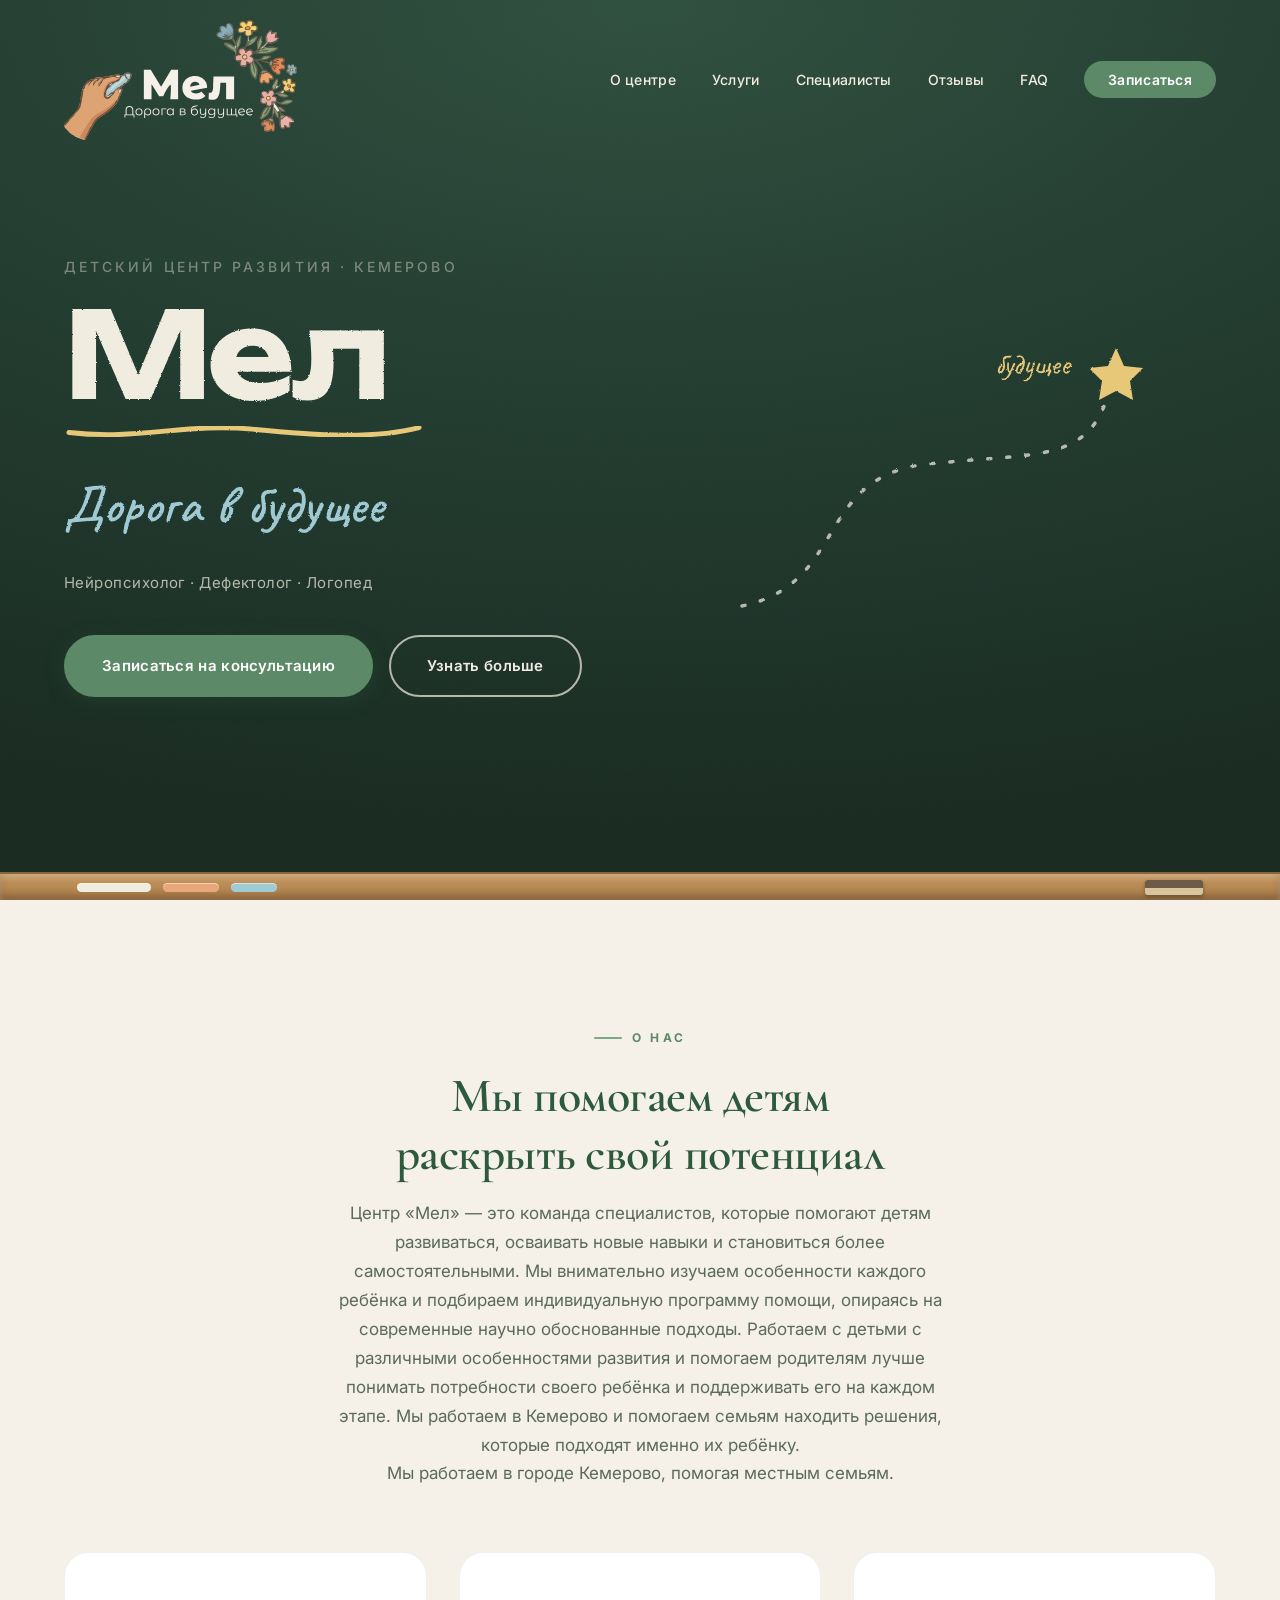
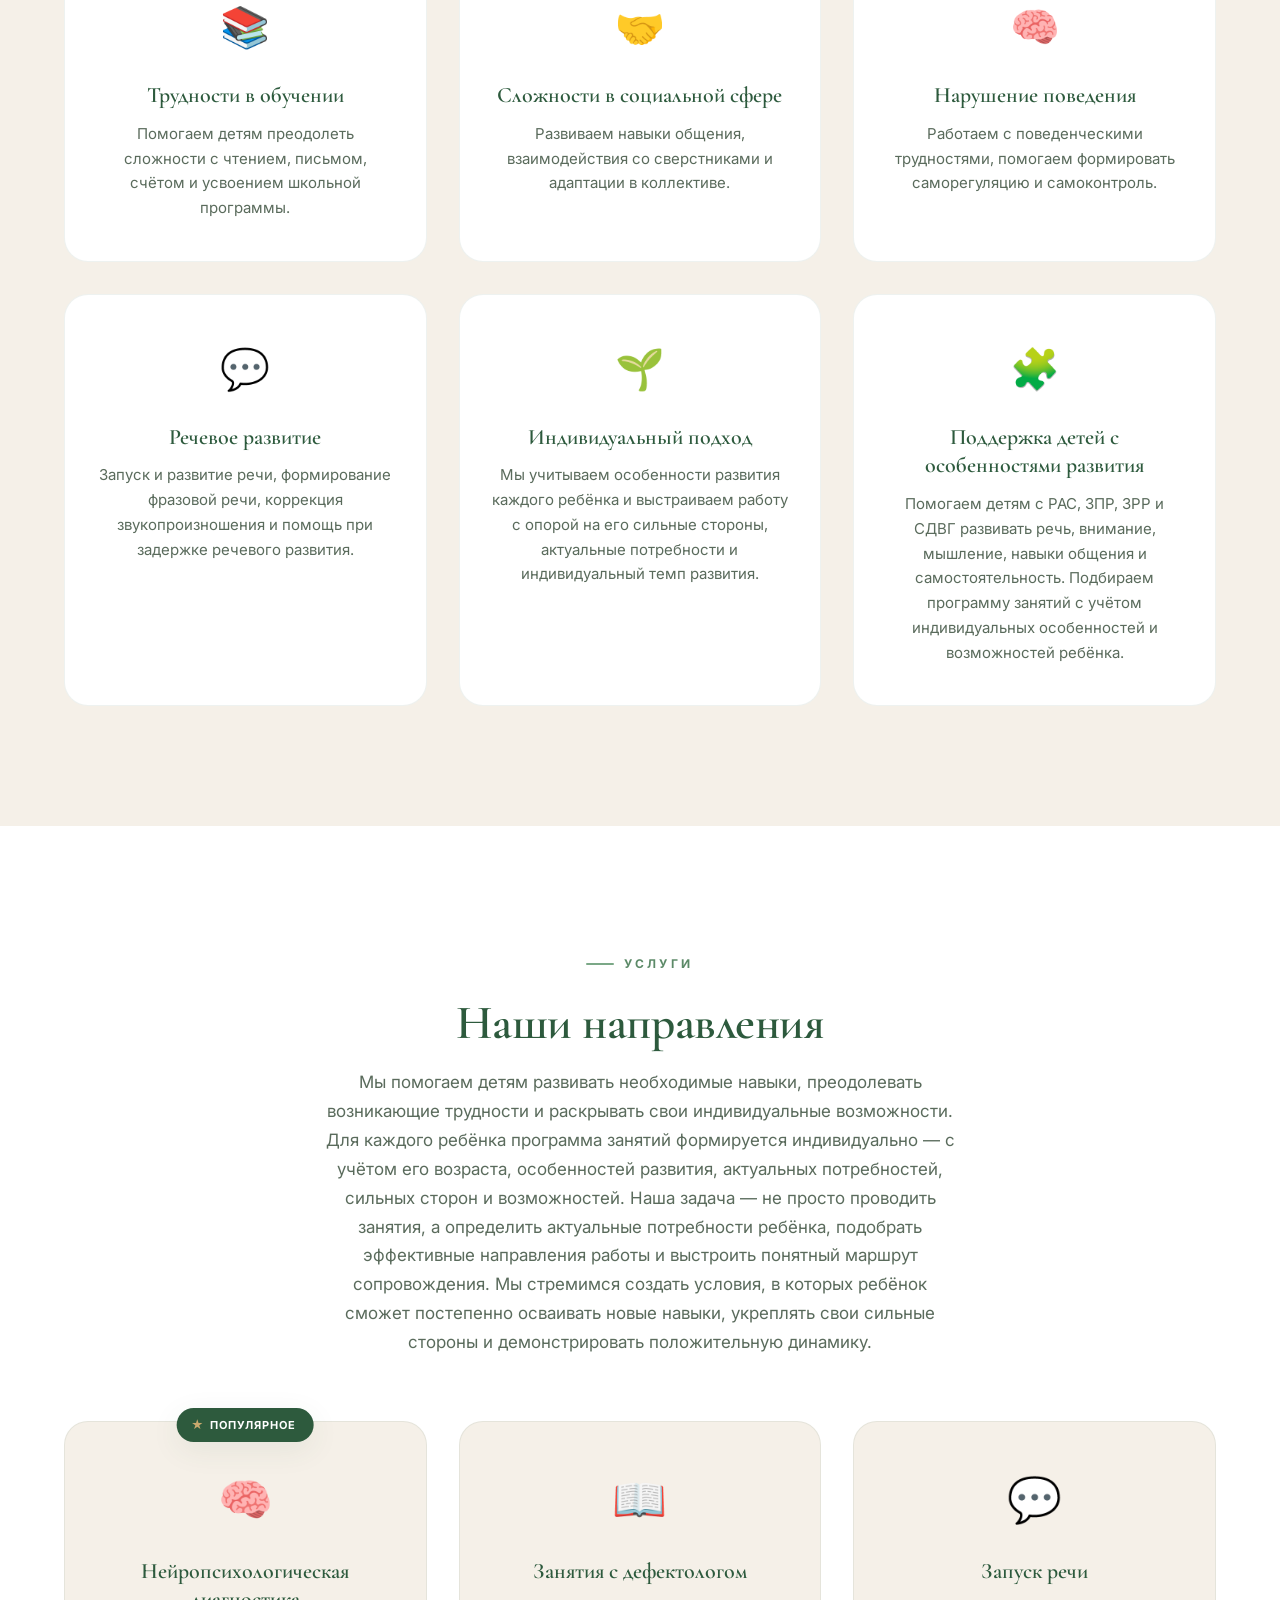
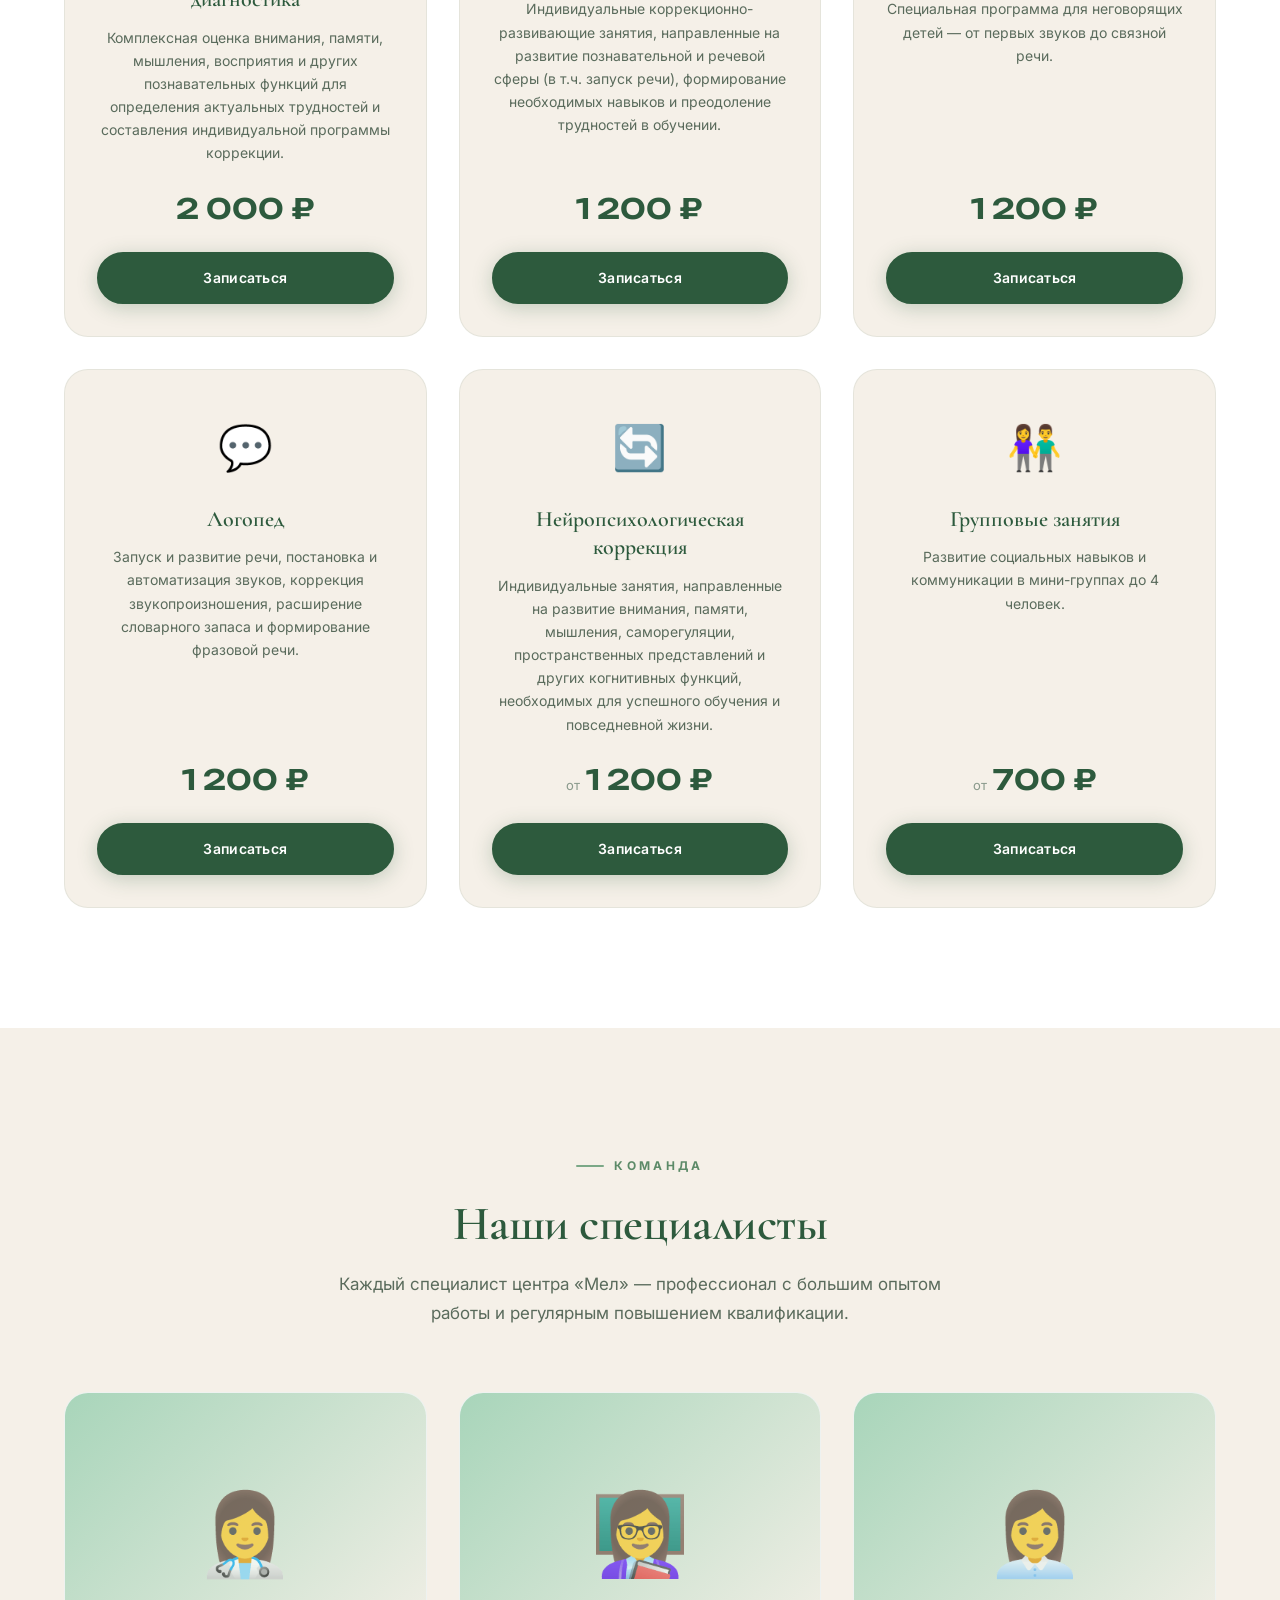
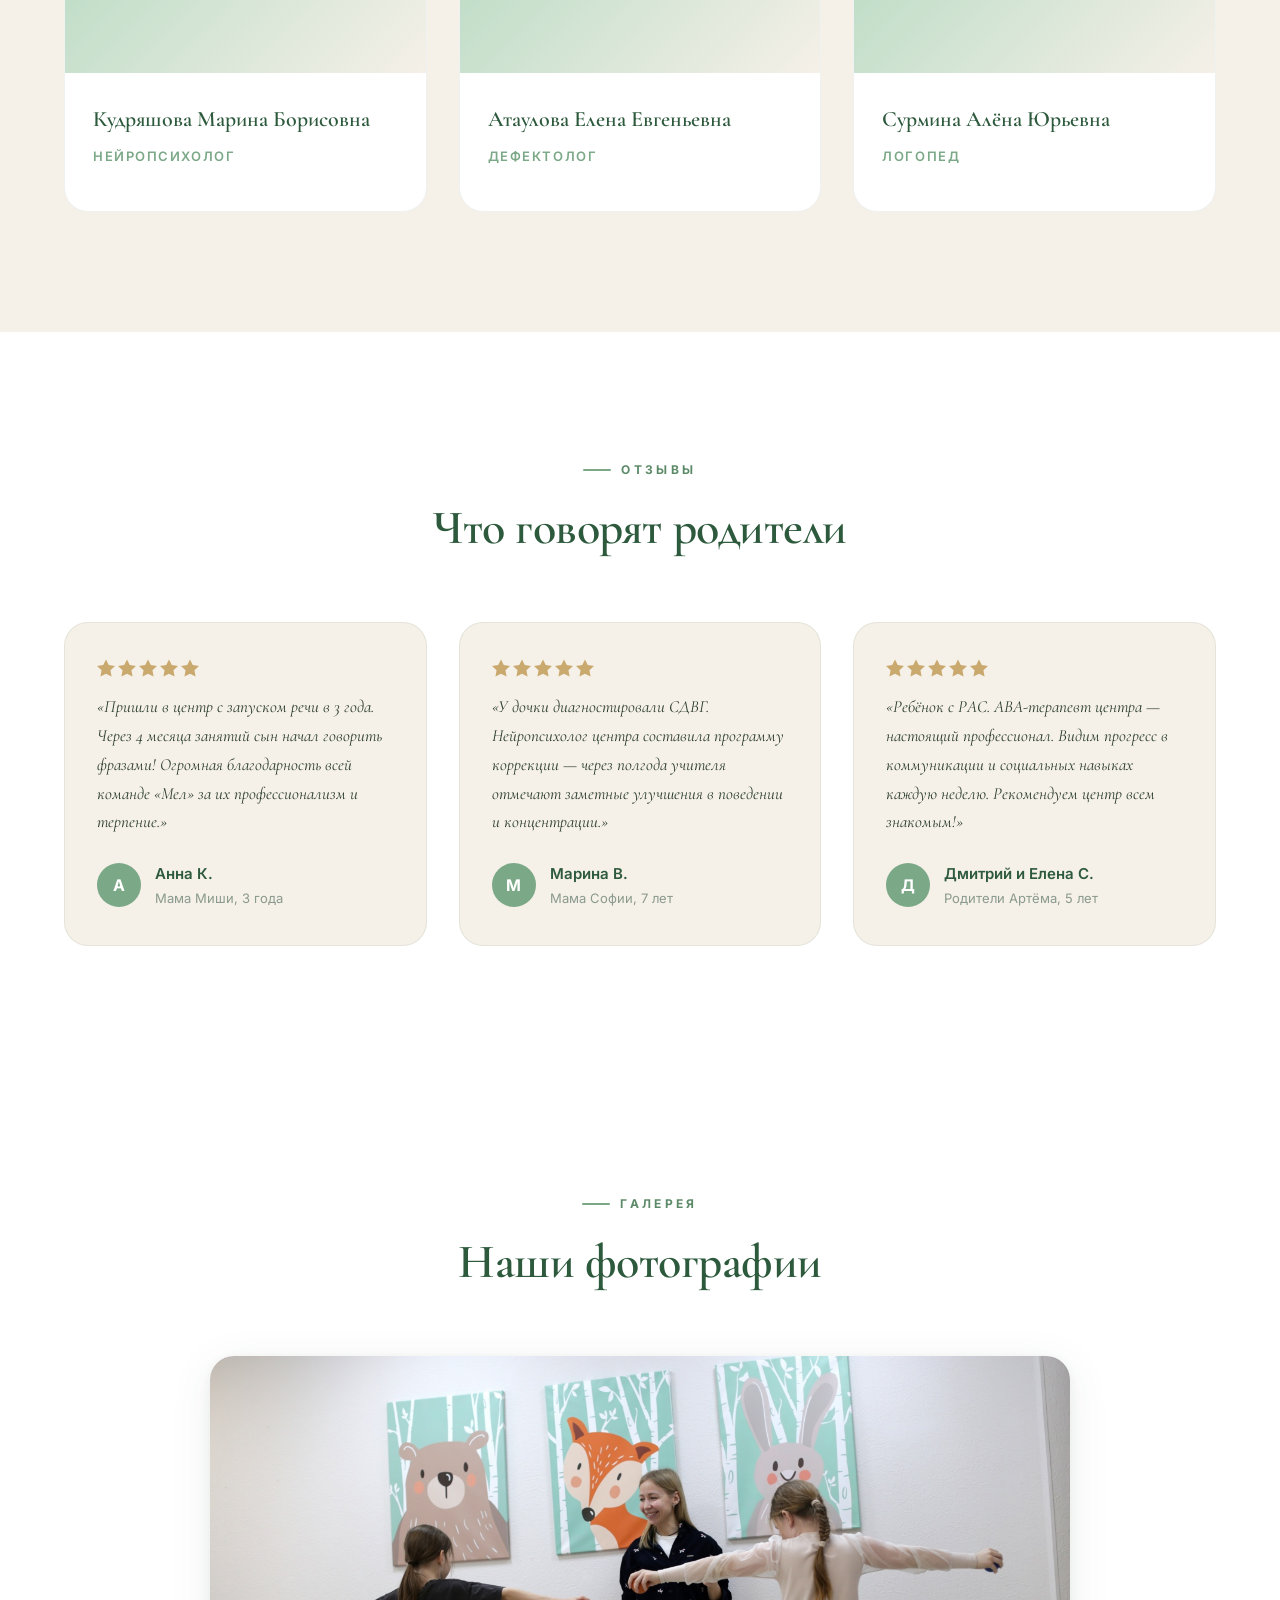
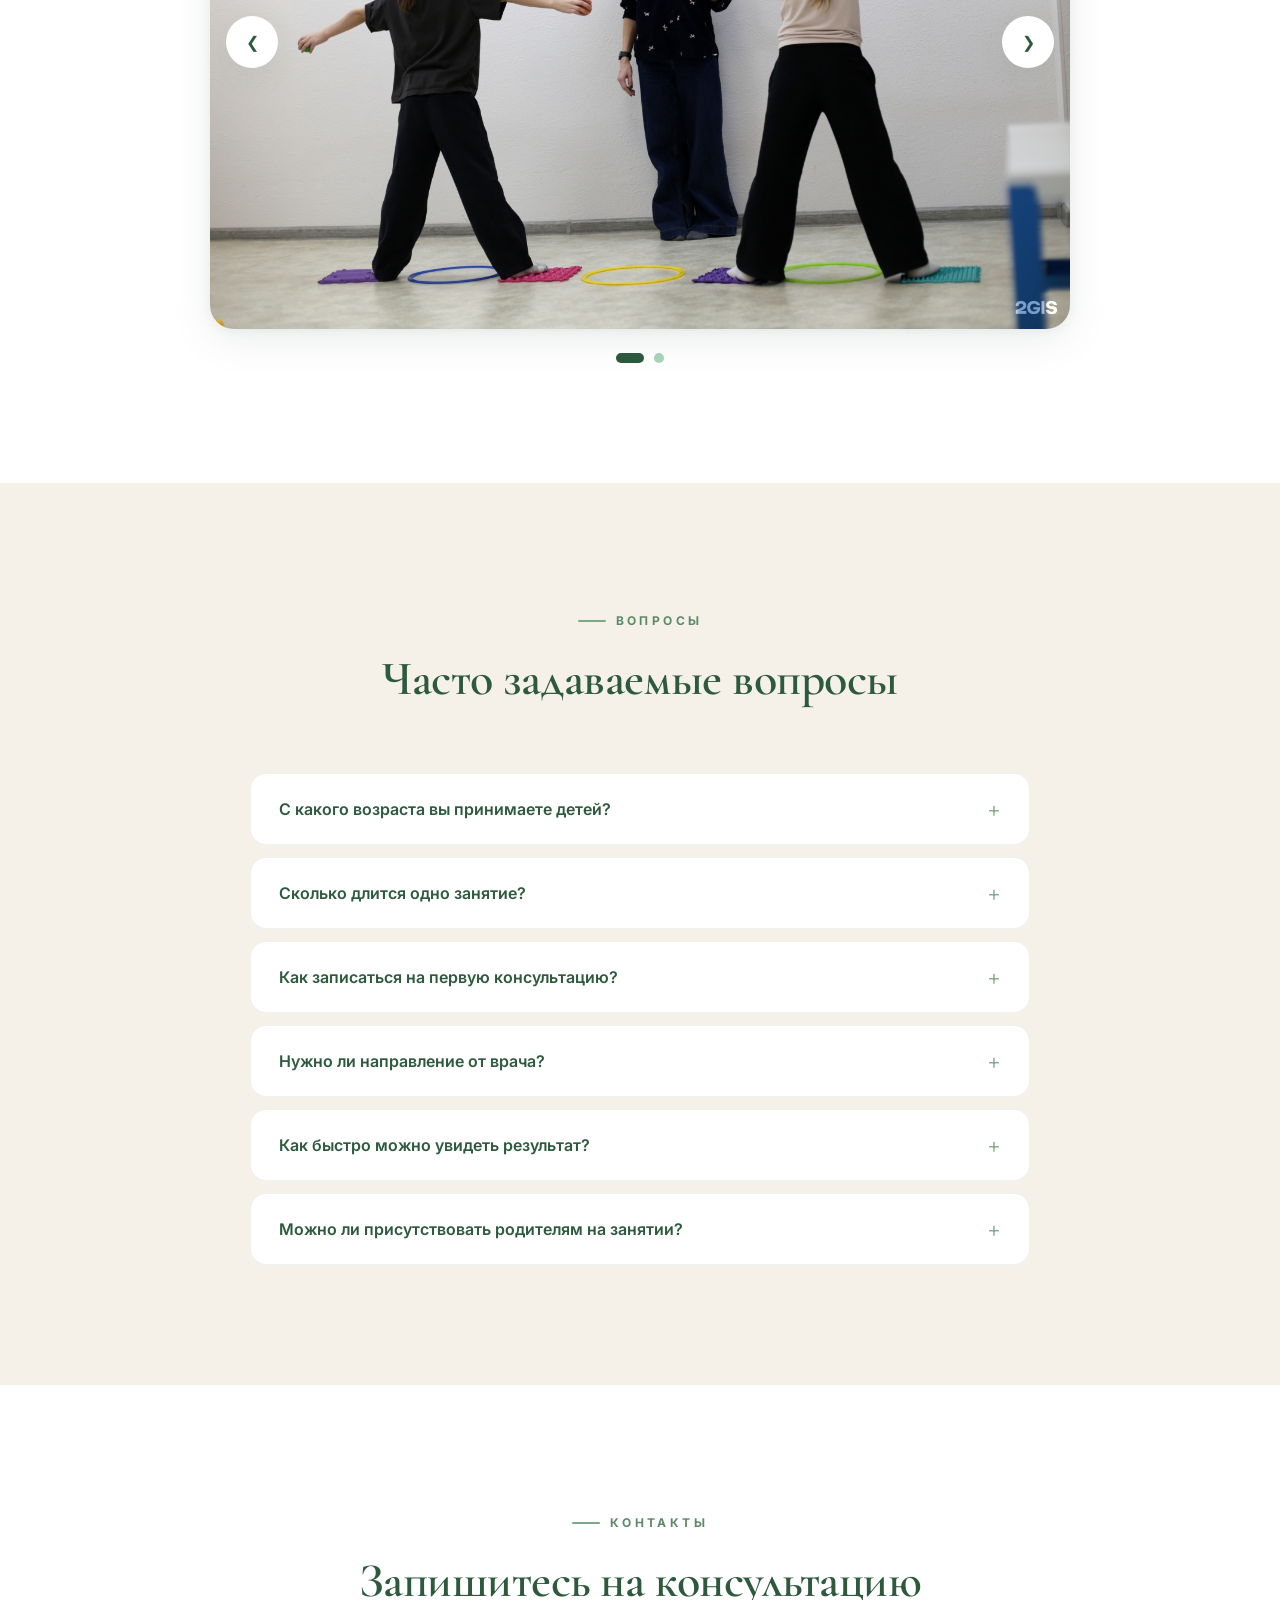
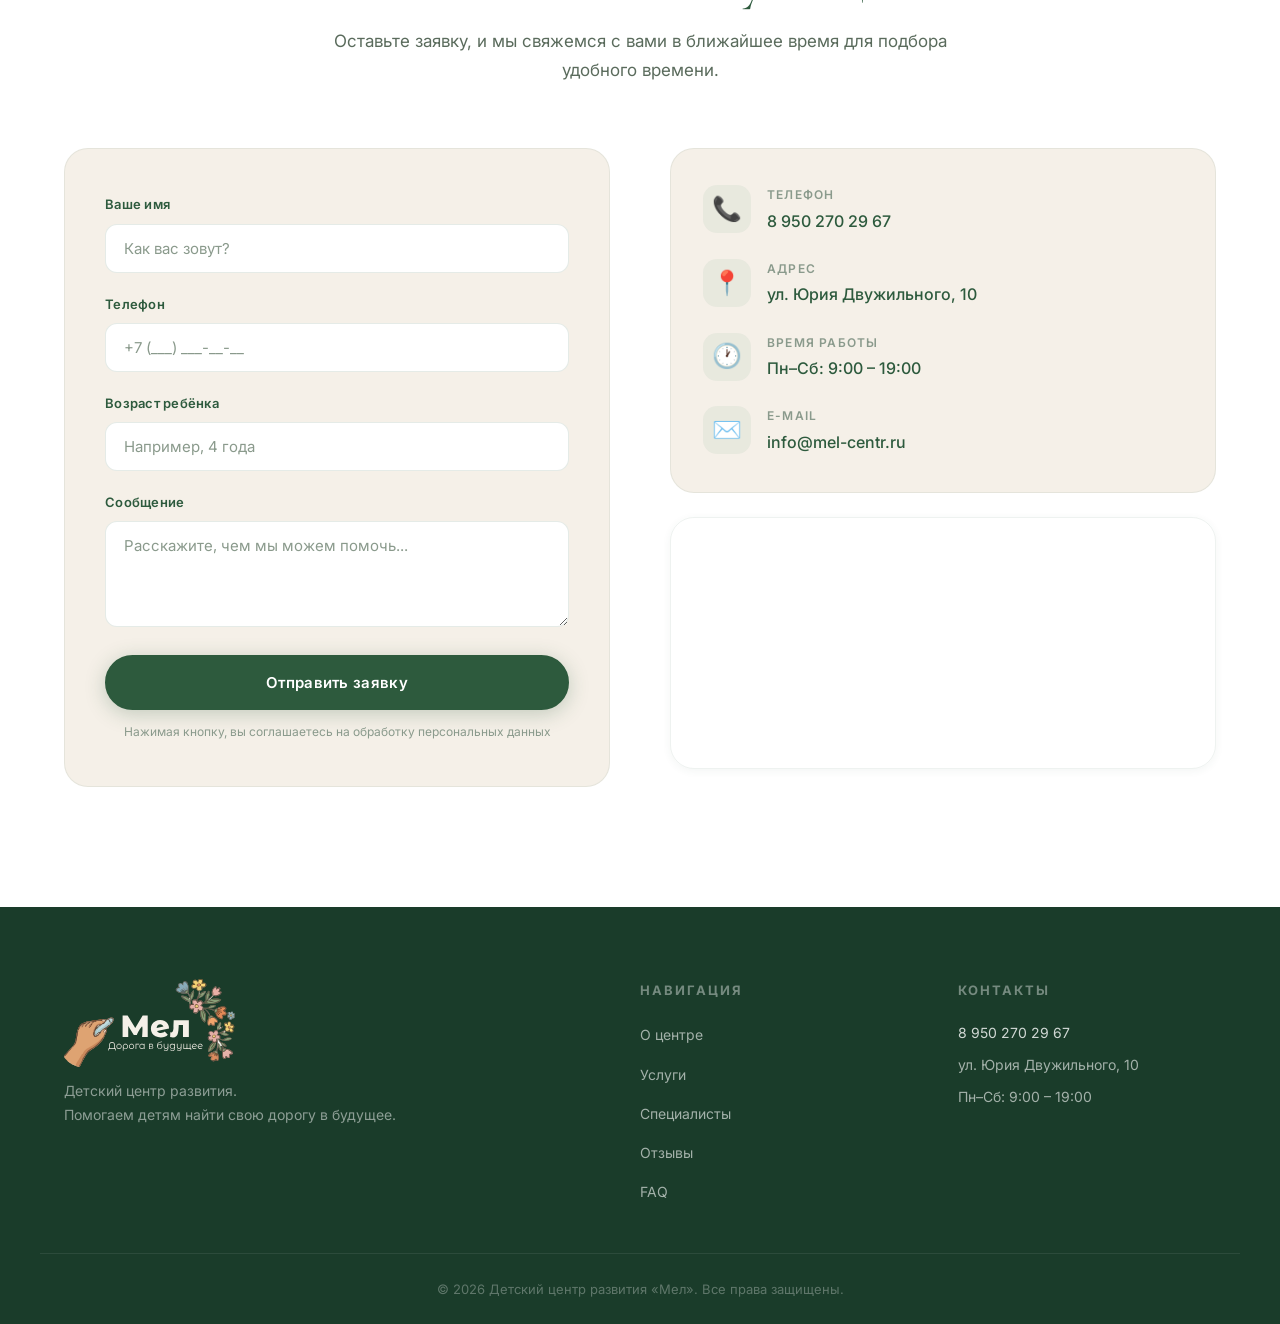
==== index.html @ 49bf60f3 "fix bugs" ====
<!DOCTYPE html>
<html lang="ru">

<head>
    <meta charset="UTF-8" />
    <meta name="viewport" content="width=device-width, initial-scale=1.0" />
    <title>Мел — Детский центр развития | Дорога в будущее</title>
    <meta name="description"
        content="Детский центр развития «Мел» — нейропсихолог, дефектолог, АВА-терапевт, Логопед в городе Кемерово. Помощь детям с особенностями развития, речевыми нарушениями, РАС, ЗПР, СДВГ." />
    <link rel="icon" href="favicon.ico" type="image/x-icon">
    <link rel="preconnect" href="https://fonts.googleapis.com" />
    <link rel="preconnect" href="https://fonts.gstatic.com" crossorigin />
    <link
        href="https://fonts.googleapis.com/css2?family=Caveat:wght@500;600;700&family=Cormorant+Garamond:ital,wght@0,400;0,500;0,600;0,700;1,400&family=Inter:wght@300;400;500;600;700&family=Unbounded:wght@400;500;600;700&display=swap"
        rel="stylesheet" />

    <link rel="stylesheet" href="style.css?v=26" />
</head>

<body>

    <!-- Меловой SVG-фильтр (шероховатость мела) -->
    <svg width="0" height="0" style="position:absolute" aria-hidden="true">
        <filter id="chalk" x="-20%" y="-20%" width="140%" height="140%">
            <feTurbulence type="fractalNoise" baseFrequency="0.9" numOctaves="2" result="n" />
            <feDisplacementMap in="SourceGraphic" in2="n" scale="2.2" xChannelSelector="R" yChannelSelector="G" />
        </filter>
    </svg>

    <!-- ═══════════════ HEADER ═══════════════ -->
    <header class="header" id="header">
        <div class="container header__inner">
            <a href="#" class="logo">
                <img src="logo_footer.svg" alt="Логотип Мел" class="logo__image">
            </a>

            <nav class="nav" id="nav">
                <ul class="nav__list">
                    <li><a href="#about" class="nav__link">О центре</a></li>
                    <li><a href="#services" class="nav__link">Услуги</a></li>
                    <li><a href="#specialists" class="nav__link">Специалисты</a></li>
                    <li><a href="#reviews" class="nav__link">Отзывы</a></li>
                    <li><a href="#faq" class="nav__link">FAQ</a></li>
                    <li><a href="#contact" class="nav__link nav__link--cta">Записаться</a></li>
                </ul>
            </nav>

            <button class="burger" id="burger" aria-label="Открыть меню">
                <span></span>
                <span></span>
                <span></span>
            </button>
        </div>
    </header>

    <main>
        <!-- ═══════════════ HERO — МЕЛОВАЯ ДОСКА ═══════════════ -->
        <section class="hero" id="hero">
            <div class="container hero__inner">
                <div class="hero__content">
                    <p class="hero__subtitle animate-on-scroll">Детский центр развития · Кемерово</p>
                    <h1 class="hero__title animate-on-scroll">
                        <span class="hero__title-name">Мел</span>
                        <svg class="hero__underline" viewBox="0 0 440 34" aria-hidden="true">
                            <path d="M6 20 C 90 30, 150 8, 230 16 S 380 28, 434 14" />
                        </svg>
                    </h1>
                    <p class="hero__slogan animate-on-scroll">Дорога в будущее</p>
                    <p class="hero__specialists animate-on-scroll">Нейропсихолог · Дефектолог · Логопед
                    </p>
                    <div class="hero__actions animate-on-scroll">
                        <a href="#contact" class="btn btn--primary">Записаться на консультацию</a>
                        <a href="#about" class="btn btn--chalk-outline"><span>Узнать больше</span></a>
                    </div>
                </div>
                <div class="hero__visual animate-on-scroll" aria-hidden="true">
                    <svg class="hero__road" viewBox="0 0 460 300">
                        <path class="hero__road-line" d="M24 280 C 130 258, 96 150, 210 138 S 372 138, 392 62" />
                        <path class="hero__road-star"
                            d="M398 22 l8 18 19 2 -13 13 3 19 -17 -9 -17 9 3 -19 -13 -13 19 -2 z" />
                        <text class="hero__road-label" x="352" y="48" text-anchor="end">будущее</text>
                    </svg>
                </div>
            </div>
            <div class="hero__tray" aria-hidden="true">
                <span class="hero__chalk hero__chalk--a"></span>
                <span class="hero__chalk hero__chalk--b"></span>
                <span class="hero__chalk hero__chalk--c"></span>
                <span class="hero__eraser"></span>
            </div>
        </section>

        <!-- ═══════════════ ABOUT ═══════════════ -->
        <section class="section section--cream" id="about">
            <div class="container">
                <div class="section__header animate-on-scroll">
                    <span class="section__label">О нас</span>
                    <h2 class="section__title">Мы помогаем детям<br>раскрыть свой потенциал</h2>
                    <p class="section__desc">Центр «Мел» — это команда специалистов, которые помогают детям развиваться,
                        осваивать новые навыки и становиться более самостоятельными.
                        Мы внимательно изучаем особенности каждого ребёнка и подбираем индивидуальную программу помощи,
                        опираясь на современные научно обоснованные подходы.
                        Работаем с детьми с различными особенностями развития и помогаем родителям лучше понимать
                        потребности своего ребёнка и поддерживать его на каждом этапе.
                        Мы работаем в Кемерово и помогаем семьям находить решения, которые подходят именно их ребёнку.
                    </p>
                    <p class="section__desc">Мы работаем в городе Кемерово, помогая местным семьям.</p>
                </div>

                <div class="about__grid">
                    <div class="about__card animate-on-scroll">
                        <div class="about__card-icon">📚</div>
                        <h3>Трудности в обучении</h3>
                        <p>Помогаем детям преодолеть сложности с чтением, письмом, счётом и усвоением школьной
                            программы.</p>
                    </div>
                    <div class="about__card animate-on-scroll">
                        <div class="about__card-icon">🤝</div>
                        <h3>Сложности в социальной сфере</h3>
                        <p>Развиваем навыки общения, взаимодействия со сверстниками и адаптации в коллективе.</p>
                    </div>
                    <div class="about__card animate-on-scroll">
                        <div class="about__card-icon">🧠</div>
                        <h3>Нарушение поведения</h3>
                        <p>Работаем с поведенческими трудностями, помогаем формировать саморегуляцию и самоконтроль.</p>
                    </div>
                    <div class="about__card animate-on-scroll">
                        <div class="about__card-icon">💬</div>
                        <h3>Речевое развитие</h3>
                        <p>Запуск и развитие речи, формирование фразовой речи, коррекция звукопроизношения и помощь при
                            задержке речевого развития.</p>
                    </div>
                    <div class="about__card animate-on-scroll">
                        <div class="about__card-icon">🌱</div>
                        <h3>Индивидуальный подход</h3>
                        <p>Мы учитываем особенности развития каждого ребёнка и выстраиваем работу с опорой на его
                            сильные стороны, актуальные потребности и индивидуальный темп развития.</p>
                    </div>
                    <div class="about__card animate-on-scroll">
                        <div class="about__card-icon">🧩</div>
                        <h3>Поддержка детей с особенностями развития</h3>
                        <p>Помогаем детям с РАС, ЗПР, ЗРР и СДВГ развивать речь, внимание, мышление, навыки общения и
                            самостоятельность. Подбираем программу занятий с учётом индивидуальных особенностей и
                            возможностей ребёнка.
                        </p>
                    </div>
                </div>
            </div>
        </section>

        <!-- ═══════════════ SERVICES ═══════════════ -->
        <section class="section section--white" id="services">
            <div class="container">
                <div class="section__header animate-on-scroll">
                    <span class="section__label">Услуги</span>
                    <h2 class="section__title">Наши направления</h2>
                    <p class="section__desc">Мы помогаем детям развивать необходимые навыки, преодолевать возникающие
                        трудности и раскрывать свои индивидуальные возможности.
                        Для каждого ребёнка программа занятий формируется индивидуально — с учётом его возраста,
                        особенностей развития, актуальных потребностей, сильных сторон и возможностей.
                        Наша задача — не просто проводить занятия, а определить актуальные потребности ребёнка,
                        подобрать эффективные направления работы и выстроить понятный маршрут сопровождения.
                        Мы стремимся создать условия, в которых ребёнок сможет постепенно осваивать новые навыки,
                        укреплять свои сильные стороны и демонстрировать положительную динамику.
                    </p>
                </div>

                <div class="services__grid">
                    <div class="service-card animate-on-scroll">
                        <div class="service-card__badge">Популярное</div>
                        <div class="service-card__icon">🧠</div>
                        <h3 class="service-card__title">Нейропсихологическая диагностика</h3>
                        <p class="service-card__desc">Комплексная оценка внимания, памяти, мышления, восприятия и других
                            познавательных функций для определения актуальных трудностей и составления индивидуальной
                            программы коррекции. </p>
                        <div class="service-card__price">
                            <span class="service-card__price-value">2 000 ₽</span>
                        </div>
                        <a href="#contact" class="btn btn--primary btn--sm">Записаться</a>
                    </div>

                    <div class="service-card animate-on-scroll">
                        <div class="service-card__icon">📖</div>
                        <h3 class="service-card__title">Занятия с дефектологом</h3>
                        <p class="service-card__desc">Индивидуальные коррекционно-развивающие занятия, направленные на
                            развитие познавательной и речевой сферы (в т.ч. запуск речи), формирование необходимых
                            навыков и преодоление трудностей в обучении.</p>
                        <div class="service-card__price">
                            <span class="service-card__price-value">1 200 ₽</span>
                        </div>
                        <a href="#contact" class="btn btn--primary btn--sm">Записаться</a>
                    </div>



                    <div class="service-card animate-on-scroll">
                        <div class="service-card__icon">💬</div>
                        <h3 class="service-card__title">Запуск речи</h3>
                        <p class="service-card__desc">Специальная программа для неговорящих детей — от первых звуков до
                            связной речи.</p>
                        <div class="service-card__price">
                            <span class="service-card__price-value">1 200 ₽</span>
                        </div>
                        <a href="#contact" class="btn btn--primary btn--sm">Записаться</a>
                    </div>

                    <div class="service-card animate-on-scroll">
                        <div class="service-card__icon">💬</div>
                        <h3 class="service-card__title">Логопед</h3>
                        <p class="service-card__desc">Запуск и развитие речи, постановка и автоматизация звуков,
                            коррекция звукопроизношения, расширение словарного запаса и формирование фразовой речи.</p>
                        <div class="service-card__price">
                            <span class="service-card__price-value">1 200 ₽</span>
                        </div>
                        <a href="#contact" class="btn btn--primary btn--sm">Записаться</a>
                    </div>

                    <div class="service-card animate-on-scroll">
                        <div class="service-card__icon">🔄</div>
                        <h3 class="service-card__title">Нейропсихологическая коррекция</h3>
                        <p class="service-card__desc">Индивидуальные занятия, направленные на развитие внимания, памяти,
                            мышления, саморегуляции, пространственных представлений и других когнитивных функций,
                            необходимых для успешного обучения и повседневной жизни.</p>
                        <div class="service-card__price">
                            <span class="service-card__price-label">от</span>
                            <span class="service-card__price-value">1 200 ₽</span>
                        </div>
                        <a href="#contact" class="btn btn--primary btn--sm">Записаться</a>
                    </div>

                    <div class="service-card animate-on-scroll">
                        <div class="service-card__icon">👫</div>
                        <h3 class="service-card__title">Групповые занятия</h3>
                        <p class="service-card__desc">Развитие социальных навыков и коммуникации в мини-группах до 4
                            человек.</p>
                        <div class="service-card__price">
                            <span class="service-card__price-label">от</span>
                            <span class="service-card__price-value">700 ₽</span>
                        </div>
                        <a href="#contact" class="btn btn--primary btn--sm">Записаться</a>
                    </div>
                </div>
            </div>
        </section>

        <!-- ═══════════════ SPECIALISTS ═══════════════ -->
        <section class="section section--cream" id="specialists">
            <div class="container">
                <div class="section__header animate-on-scroll">
                    <span class="section__label">Команда</span>
                    <h2 class="section__title">Наши специалисты</h2>
                    <p class="section__desc">Каждый специалист центра «Мел» — профессионал с большим опытом работы и
                        регулярным повышением квалификации.</p>
                </div>

                <div class="specialists__grid">
                    <div class="specialist-card animate-on-scroll">
                        <div class="specialist-card__photo">
                            <div class="specialist-card__photo-placeholder">👩‍⚕️</div>
                        </div>
                        <div class="specialist-card__info">
                            <h3 class="specialist-card__name">Кудряшова Марина Борисовна</h3>
                            <span class="specialist-card__role">Нейропсихолог</span>
                        </div>
                    </div>

                    <div class="specialist-card animate-on-scroll">
                        <div class="specialist-card__photo">
                            <div class="specialist-card__photo-placeholder">👩‍🏫</div>
                        </div>
                        <div class="specialist-card__info">
                            <h3 class="specialist-card__name">Атаулова Елена Евгеньевна</h3>
                            <span class="specialist-card__role">Дефектолог</span>
                        </div>
                    </div>

                    <div class="specialist-card animate-on-scroll">
                        <div class="specialist-card__photo">
                            <div class="specialist-card__photo-placeholder">👩‍💼</div>
                        </div>
                        <div class="specialist-card__info">
                            <h3 class="specialist-card__name">Сурмина Алёна Юрьевна</h3>
                            <span class="specialist-card__role">Логопед</span>
                        </div>
                    </div>
                </div>
            </div>
        </section>

        <!-- ═══════════════ REVIEWS ═══════════════ -->
        <section class="section section--white" id="reviews">
            <div class="container">
                <div class="section__header animate-on-scroll">
                    <span class="section__label">Отзывы</span>
                    <h2 class="section__title">Что говорят родители</h2>
                </div>

                <div class="reviews__grid">
                    <div class="review-card animate-on-scroll">
                        <div class="review-card__stars" role="img" aria-label="Оценка 5 из 5 звёзд">
                            <svg viewBox="0 0 24 24" aria-hidden="true">
                                <path
                                    d="M12 .587l3.668 7.568 8.332 1.151-6.064 5.828 1.48 8.279L12 19.771l-7.416 3.642 1.48-8.279L0 9.306l8.332-1.151z" />
                            </svg>
                            <svg viewBox="0 0 24 24" aria-hidden="true">
                                <path
                                    d="M12 .587l3.668 7.568 8.332 1.151-6.064 5.828 1.48 8.279L12 19.771l-7.416 3.642 1.48-8.279L0 9.306l8.332-1.151z" />
                            </svg>
                            <svg viewBox="0 0 24 24" aria-hidden="true">
                                <path
                                    d="M12 .587l3.668 7.568 8.332 1.151-6.064 5.828 1.48 8.279L12 19.771l-7.416 3.642 1.48-8.279L0 9.306l8.332-1.151z" />
                            </svg>
                            <svg viewBox="0 0 24 24" aria-hidden="true">
                                <path
                                    d="M12 .587l3.668 7.568 8.332 1.151-6.064 5.828 1.48 8.279L12 19.771l-7.416 3.642 1.48-8.279L0 9.306l8.332-1.151z" />
                            </svg>
                            <svg viewBox="0 0 24 24" aria-hidden="true">
                                <path
                                    d="M12 .587l3.668 7.568 8.332 1.151-6.064 5.828 1.48 8.279L12 19.771l-7.416 3.642 1.48-8.279L0 9.306l8.332-1.151z" />
                            </svg>
                        </div>
                        <blockquote class="review-card__text">
                            «Пришли в центр с запуском речи в 3 года. Через 4 месяца занятий сын начал говорить фразами!
                            Огромная благодарность всей команде «Мел» за их профессионализм и терпение.»
                        </blockquote>
                        <div class="review-card__author">
                            <div class="review-card__avatar">А</div>
                            <div>
                                <div class="review-card__name">Анна К.</div>
                                <div class="review-card__detail">Мама Миши, 3 года</div>
                            </div>
                        </div>
                    </div>

                    <div class="review-card animate-on-scroll">
                        <div class="review-card__stars" role="img" aria-label="Оценка 5 из 5 звёзд">
                            <svg viewBox="0 0 24 24" aria-hidden="true">
                                <path
                                    d="M12 .587l3.668 7.568 8.332 1.151-6.064 5.828 1.48 8.279L12 19.771l-7.416 3.642 1.48-8.279L0 9.306l8.332-1.151z" />
                            </svg>
                            <svg viewBox="0 0 24 24" aria-hidden="true">
                                <path
                                    d="M12 .587l3.668 7.568 8.332 1.151-6.064 5.828 1.48 8.279L12 19.771l-7.416 3.642 1.48-8.279L0 9.306l8.332-1.151z" />
                            </svg>
                            <svg viewBox="0 0 24 24" aria-hidden="true">
                                <path
                                    d="M12 .587l3.668 7.568 8.332 1.151-6.064 5.828 1.48 8.279L12 19.771l-7.416 3.642 1.48-8.279L0 9.306l8.332-1.151z" />
                            </svg>
                            <svg viewBox="0 0 24 24" aria-hidden="true">
                                <path
                                    d="M12 .587l3.668 7.568 8.332 1.151-6.064 5.828 1.48 8.279L12 19.771l-7.416 3.642 1.48-8.279L0 9.306l8.332-1.151z" />
                            </svg>
                            <svg viewBox="0 0 24 24" aria-hidden="true">
                                <path
                                    d="M12 .587l3.668 7.568 8.332 1.151-6.064 5.828 1.48 8.279L12 19.771l-7.416 3.642 1.48-8.279L0 9.306l8.332-1.151z" />
                            </svg>
                        </div>
                        <blockquote class="review-card__text">
                            «У дочки диагностировали СДВГ. Нейропсихолог центра составила программу коррекции — через
                            полгода учителя отмечают заметные улучшения в поведении и концентрации.»
                        </blockquote>
                        <div class="review-card__author">
                            <div class="review-card__avatar">М</div>
                            <div>
                                <div class="review-card__name">Марина В.</div>
                                <div class="review-card__detail">Мама Софии, 7 лет</div>
                            </div>
                        </div>
                    </div>

                    <div class="review-card animate-on-scroll">
                        <div class="review-card__stars" role="img" aria-label="Оценка 5 из 5 звёзд">
                            <svg viewBox="0 0 24 24" aria-hidden="true">
                                <path
                                    d="M12 .587l3.668 7.568 8.332 1.151-6.064 5.828 1.48 8.279L12 19.771l-7.416 3.642 1.48-8.279L0 9.306l8.332-1.151z" />
                            </svg>
                            <svg viewBox="0 0 24 24" aria-hidden="true">
                                <path
                                    d="M12 .587l3.668 7.568 8.332 1.151-6.064 5.828 1.48 8.279L12 19.771l-7.416 3.642 1.48-8.279L0 9.306l8.332-1.151z" />
                            </svg>
                            <svg viewBox="0 0 24 24" aria-hidden="true">
                                <path
                                    d="M12 .587l3.668 7.568 8.332 1.151-6.064 5.828 1.48 8.279L12 19.771l-7.416 3.642 1.48-8.279L0 9.306l8.332-1.151z" />
                            </svg>
                            <svg viewBox="0 0 24 24" aria-hidden="true">
                                <path
                                    d="M12 .587l3.668 7.568 8.332 1.151-6.064 5.828 1.48 8.279L12 19.771l-7.416 3.642 1.48-8.279L0 9.306l8.332-1.151z" />
                            </svg>
                            <svg viewBox="0 0 24 24" aria-hidden="true">
                                <path
                                    d="M12 .587l3.668 7.568 8.332 1.151-6.064 5.828 1.48 8.279L12 19.771l-7.416 3.642 1.48-8.279L0 9.306l8.332-1.151z" />
                            </svg>
                        </div>
                        <blockquote class="review-card__text">
                            «Ребёнок с РАС. АВА-терапевт центра — настоящий профессионал. Видим прогресс в коммуникации
                            и социальных навыках каждую неделю. Рекомендуем центр всем знакомым!»
                        </blockquote>
                        <div class="review-card__author">
                            <div class="review-card__avatar">Д</div>
                            <div>
                                <div class="review-card__name">Дмитрий и Елена С.</div>
                                <div class="review-card__detail">Родители Артёма, 5 лет</div>
                            </div>
                        </div>
                    </div>
                </div>
            </div>
        </section>

        <!-- ═══════════════ GALLERY ═══════════════ -->
        <section class="section section--white" id="gallery">
            <div class="container">
                <div class="section__header animate-on-scroll">
                    <span class="section__label">Галерея</span>
                    <h2 class="section__title">Наши фотографии</h2>
                </div>
                <div class="gallery__slider animate-on-scroll">
                    <div class="gallery__viewport">
                        <div class="gallery__track">
                            <div class="gallery__slide"><img src="1.png" alt="Фото 1" class="gallery__image"></div>
                            <div class="gallery__slide"><img src="2.png" alt="Фото 2" class="gallery__image"></div>
                        </div>
                        <button class="gallery__prev" aria-label="Предыдущее фото">&#10094;</button>
                        <button class="gallery__next" aria-label="Следующее фото">&#10095;</button>
                    </div>
                    <div class="gallery__dots"></div>
                </div>
            </div>
        </section>

        <!-- ═══════════════ FAQ ═══════════════ -->
        <section class="section section--cream" id="faq">
            <div class="container">
                <div class="section__header animate-on-scroll">
                    <span class="section__label">Вопросы</span>
                    <h2 class="section__title">Часто задаваемые вопросы</h2>
                </div>

                <div class="faq__list animate-on-scroll">
                    <div class="faq-item">
                        <button class="faq-item__question" aria-expanded="false">
                            <span>С какого возраста вы принимаете детей?</span>
                            <span class="faq-item__icon">+</span>
                        </button>
                        <div class="faq-item__answer">
                            <p>Мы работаем с детьми от 2 лет. Программа занятий подбирается индивидуально с учётом
                                возраста и особенностей развития каждого ребёнка.</p>
                        </div>
                    </div>

                    <div class="faq-item">
                        <button class="faq-item__question" aria-expanded="false">
                            <span>Сколько длится одно занятие?</span>
                            <span class="faq-item__icon">+</span>
                        </button>
                        <div class="faq-item__answer">
                            <p>Продолжительность занятия зависит от возраста ребёнка и вида услуги: от 30 минут для
                                малышей до 60 минут для детей школьного возраста. Диагностика занимает от 60 до 90
                                минут.</p>
                        </div>
                    </div>

                    <div class="faq-item">
                        <button class="faq-item__question" aria-expanded="false">
                            <span>Как записаться на первую консультацию?</span>
                            <span class="faq-item__icon">+</span>
                        </button>
                        <div class="faq-item__answer">
                            <p>Вы можете позвонить нам по телефону <a href="tel:+79502702967">8 950 270 29 67</a>,
                                написать в MAX или заполнить форму на сайте. Мы свяжемся с вами в течение рабочего
                                дня.</p>
                        </div>
                    </div>

                    <div class="faq-item">
                        <button class="faq-item__question" aria-expanded="false">
                            <span>Нужно ли направление от врача?</span>
                            <span class="faq-item__icon">+</span>
                        </button>
                        <div class="faq-item__answer">
                            <p>Направление не обязательно. Вы можете обратиться к нам самостоятельно. Однако, если у вас
                                есть заключения других специалистов, мы рекомендуем взять их с собой на первую
                                консультацию.</p>
                        </div>
                    </div>

                    <div class="faq-item">
                        <button class="faq-item__question" aria-expanded="false">
                            <span>Как быстро можно увидеть результат?</span>
                            <span class="faq-item__icon">+</span>
                        </button>
                        <div class="faq-item__answer">
                            <p>Сроки коррекционной работы индивидуальны и зависят от возраста ребёнка, характера и
                                выраженности трудностей, регулярности занятий и участия семьи.

                                Первые результаты обычно проявляются постепенно, по мере регулярных занятий и освоения
                                ребёнком новых навыков.

                                Динамика отслеживается специалистом в процессе занятий и с помощью промежуточной
                                диагностики.</p>
                        </div>
                    </div>

                    <div class="faq-item">
                        <button class="faq-item__question" aria-expanded="false">
                            <span>Можно ли присутствовать родителям на занятии?</span>
                            <span class="faq-item__icon">+</span>
                        </button>
                        <div class="faq-item__answer">
                            <p>Да, на первых занятиях присутствие родителей приветствуется. В дальнейшем специалист даст
                                рекомендации — некоторым детям проще заниматься без родителей, а в отдельных программах
                                участие родителей обязательно.</p>
                        </div>
                    </div>
                </div>
            </div>
        </section>

        <!-- ═══════════════ CONTACT ═══════════════ -->
        <section class="section section--white" id="contact">
            <div class="container">
                <div class="section__header animate-on-scroll">
                    <span class="section__label">Контакты</span>
                    <h2 class="section__title">Запишитесь на консультацию</h2>
                    <p class="section__desc">Оставьте заявку, и мы свяжемся с вами в ближайшее время для подбора
                        удобного времени.</p>
                </div>

                <div class="contact__grid">
                    <form class="contact-form animate-on-scroll" id="contact-form">
                        <div class="contact-form__field">
                            <label for="name">Ваше имя</label>
                            <input type="text" id="name" name="name" placeholder="Как вас зовут?" required />
                        </div>
                        <div class="contact-form__field">
                            <label for="phone">Телефон</label>
                            <input type="tel" id="phone" name="phone" placeholder="+7 (___) ___-__-__" required />
                        </div>
                        <div class="contact-form__field">
                            <label for="child-age">Возраст ребёнка</label>
                            <input type="text" id="child-age" name="child-age" placeholder="Например, 4 года" />
                        </div>
                        <div class="contact-form__field">
                            <label for="message">Сообщение</label>
                            <textarea id="message" name="message" rows="4"
                                placeholder="Расскажите, чем мы можем помочь..."></textarea>
                        </div>
                        <button type="submit" class="btn btn--primary btn--full">Отправить заявку</button>
                        <p class="contact-form__note">Нажимая кнопку, вы соглашаетесь на обработку персональных данных
                        </p>
                    </form>

                    <div class="contact__info animate-on-scroll">
                        <div class="contact__info-card">
                            <div class="contact__info-item">
                                <div class="contact__info-icon">📞</div>
                                <div>
                                    <span class="contact__info-label">Телефон</span>
                                    <a href="tel:+79502702967" class="contact__info-value">8 950 270 29 67</a>
                                </div>
                            </div>

                            <div class="contact__info-item">
                                <div class="contact__info-icon">📍</div>
                                <div>
                                    <span class="contact__info-label">Адрес</span>
                                    <span class="contact__info-value">ул. Юрия Двужильного, 10</span>
                                </div>
                            </div>

                            <div class="contact__info-item">
                                <div class="contact__info-icon">🕐</div>
                                <div>
                                    <span class="contact__info-label">Время работы</span>
                                    <span class="contact__info-value">Пн–Сб: 9:00 – 19:00</span>
                                </div>
                            </div>

                            <div class="contact__info-item">
                                <div class="contact__info-icon">✉️</div>
                                <div>
                                    <span class="contact__info-label">E-mail</span>
                                    <a href="mailto:info@mel-centr.ru" class="contact__info-value">info@mel-centr.ru</a>
                                </div>
                            </div>
                        </div>

                        <div class="contact__map">
                            <iframe
                                src="https://yandex.ru/map-widget/v1/?text=Кемерово%2C%20улица%20Юрия%20Двужильного%2C%2010&z=16"
                                width="100%" height="250" style="border:0; border-radius: 20px;" allowfullscreen=""
                                loading="lazy" title="Карта — расположение центра Мел"></iframe>
                        </div>
                    </div>
                </div>
            </div>
        </section>
    </main>

    <!-- ═══════════════ FOOTER ═══════════════ -->
    <footer class="footer">
        <div class="container footer__inner">
            <div class="footer__brand">
                <img src="logo_footer.svg" alt="Логотип Мел" class="footer__logo">
                <p class="footer__desc">Детский центр развития.<br>Помогаем детям найти свою дорогу в будущее.</p>
            </div>
            <div class="footer__links">
                <h4>Навигация</h4>
                <ul>
                    <li><a href="#about">О центре</a></li>
                    <li><a href="#services">Услуги</a></li>
                    <li><a href="#specialists">Специалисты</a></li>
                    <li><a href="#reviews">Отзывы</a></li>
                    <li><a href="#faq">FAQ</a></li>
                </ul>
            </div>
            <div class="footer__contacts">
                <h4>Контакты</h4>
                <p><a href="tel:+79502702967">8 950 270 29 67</a></p>
                <p>ул. Юрия Двужильного, 10</p>
                <p>Пн–Сб: 9:00 – 19:00</p>
            </div>
        </div>
        <div class="footer__bottom">
            <div class="container">
                <p>© 2026 Детский центр развития «Мел». Все права защищены.</p>
            </div>
        </div>
    </footer>

    <script src="config.js"></script>
    <script src="script.js?v=6"></script>
</body>

</html>
---- style.css ----
/* ════════════════════════════════════════════════════
   Детский центр развития «Мел» — Premium Stylesheet
   ════════════════════════════════════════════════════ */

/* ── CSS Custom Properties ── */
:root {
    /* Brand Colors — from business card */
    --c-sage: #7BA887;
    --c-sage-light: #A8D5BA;
    --c-sage-dark: #5C8A68;
    --c-forest: #2D5A3D;
    --c-forest-deep: #1A3C2A;
    --c-cream: #F5F0E8;
    --c-cream-dark: #EDE6DA;
    --c-peach: #E8A87C;
    --c-gold: #C9A96E;
    --c-white: #FFFFFF;
    --c-text: #2C3E2D;
    --c-text-light: #5A6B5C;
    --c-text-muted: #8A9A8C;
    --c-border: rgba(45, 90, 61, 0.08);
    --c-ring: rgba(168, 213, 186, 0.55);

    /* Chalkboard theme */
    --c-board: #223d31;
    --c-board-deep: #182a20;
    --c-board-edge: #2f4f3e;
    --c-chalk: #f1ece0;
    --c-chalk-soft: rgba(241, 236, 224, 0.72);
    --c-chalk-faint: rgba(241, 236, 224, 0.42);
    --c-chalk-sky: #9fc9d3;
    --c-chalk-sun: #e6c878;
    --c-wood: #c6975f;
    --c-wood-dk: #a97c48;

    /* Typography */
    --f-display: 'Cormorant Garamond', 'Georgia', serif;
    --f-brand: 'Unbounded', sans-serif;
    --f-body: 'Inter', 'Helvetica Neue', sans-serif;
    --f-hand: 'Caveat', 'Segoe Script', cursive;

    /* Spacing */
    --s-section: 120px;
    --s-gap: 32px;

    /* Radius */
    --r-card: 24px;
    --r-btn: 50px;
    --r-sm: 12px;

    /* Shadows — premium feel */
    --shadow-sm: 0 2px 8px rgba(45, 90, 61, 0.06);
    --shadow-md: 0 8px 30px rgba(45, 90, 61, 0.08);
    --shadow-lg: 0 20px 60px rgba(45, 90, 61, 0.10);
    --shadow-glow: 0 0 40px rgba(123, 168, 135, 0.15);
    --shadow-card: 0 10px 40px rgba(45, 90, 61, 0.10), 0 2px 10px rgba(45, 90, 61, 0.06);

    /* Transitions */
    --t-fast: 0.2s cubic-bezier(0.4, 0, 0.2, 1);
    --t-normal: 0.4s cubic-bezier(0.4, 0, 0.2, 1);
    --t-slow: 0.6s cubic-bezier(0.4, 0, 0.2, 1);
}

/* ── Reset & Base ── */
*,
*::before,
*::after {
    margin: 0;
    padding: 0;
    box-sizing: border-box;
}

html {
    font-size: 16px;
    scroll-behavior: smooth;
    -webkit-font-smoothing: antialiased;
    -moz-osx-font-smoothing: grayscale;
}

body {
    font-family: var(--f-body);
    color: var(--c-text);
    background: var(--c-cream);
    line-height: 1.7;
    overflow-x: hidden;
}

img {
    max-width: 100%;
    display: block;
}

::selection {
    background: var(--c-sage-light);
    color: var(--c-forest-deep);
}

:focus-visible {
    outline: 2px solid var(--c-sage-dark);
    outline-offset: 3px;
    border-radius: 4px;
}

a {
    color: inherit;
    text-decoration: none;
    transition: color var(--t-fast);
}

ul {
    list-style: none;
}

/* ── Container ── */
.container {
    width: 100%;
    max-width: 1200px;
    margin: 0 auto;
    padding: 0 24px;
}

/* ═══════════════════════════════
   HEADER
   ═══════════════════════════════ */
.header {
    position: fixed;
    top: 0;
    left: 0;
    width: 100%;
    z-index: 1000;
    padding: 20px 0;
    transition: background var(--t-normal), padding var(--t-normal), box-shadow var(--t-normal);
}

.header--scrolled {
    background: rgba(24, 42, 32, 0.88);
    backdrop-filter: blur(20px);
    -webkit-backdrop-filter: blur(20px);
    padding: 12px 0;
    box-shadow: 0 8px 30px rgba(24, 42, 32, 0.28);
}

.header__inner {
    display: flex;
    align-items: center;
    justify-content: space-between;
}

/* Logo */
.logo {
    display: flex;
    flex-direction: column;
    gap: 0;
    align-items: center;
}

.logo__image {
    max-height: 120px;
    width: auto;
}

.logo__name {
    font-family: var(--f-brand);
    font-size: 32px;
    font-weight: 700;
    color: var(--c-forest);
    line-height: 1;
    letter-spacing: -0.02em;
}

.logo__name--light {
    color: var(--c-white);
    font-family: var(--f-brand);
    font-size: 32px;
    font-weight: 700;
    line-height: 1;
}

.logo__tagline {
    font-family: var(--f-display);
    font-size: 12px;
    font-style: italic;
    color: var(--c-sage-dark);
    letter-spacing: 0.08em;
}

/* Navigation */
.nav__list {
    display: flex;
    align-items: center;
    gap: 36px;
}

.nav__link {
    font-size: 14px;
    font-weight: 500;
    color: var(--c-text);
    letter-spacing: 0.02em;
    position: relative;
    padding: 4px 0;
}

.nav__link::after {
    content: '';
    position: absolute;
    bottom: -2px;
    left: 0;
    width: 0;
    height: 2px;
    background: var(--c-sage);
    border-radius: 1px;
    transition: width var(--t-normal);
}

.nav__link:hover::after {
    width: 100%;
}

.nav__link--cta {
    background: var(--c-forest);
    color: var(--c-white) !important;
    padding: 10px 24px;
    border-radius: var(--r-btn);
    font-weight: 600;
    letter-spacing: 0.02em;
    transition: background var(--t-fast), transform var(--t-fast);
}

.nav__link--cta::after {
    display: none;
}

.nav__link--cta:hover {
    background: var(--c-sage-dark);
    transform: translateY(-1px);
}

/* Header sits on the dark chalkboard — light nav, both at top and when scrolled */
@media (min-width: 769px) {

    .header .nav__link {
        color: var(--c-chalk);
    }

    .header .nav__link:not(.nav__link--cta)::after {
        background: var(--c-chalk-sun);
    }

    .header .nav__link--cta {
        background: var(--c-sage-dark);
        color: var(--c-white) !important;
    }

    .header .nav__link--cta:hover {
        background: var(--c-sage);
    }
}

.header .burger span {
    background: var(--c-chalk);
}

/* Burger Menu */
.burger {
    display: none;
    flex-direction: column;
    gap: 6px;
    background: none;
    border: none;
    cursor: pointer;
    padding: 4px;
    z-index: 1001;
}

.burger span {
    display: block;
    width: 28px;
    height: 2px;
    background: var(--c-forest);
    border-radius: 2px;
    transition: transform var(--t-fast), opacity var(--t-fast);
}

.burger.active span:nth-child(1) {
    transform: translateY(8px) rotate(45deg);
}

.burger.active span:nth-child(2) {
    opacity: 0;
}

.burger.active span:nth-child(3) {
    transform: translateY(-8px) rotate(-45deg);
}

/* Ensure navigation appears above overlay on mobile */
@media (max-width: 768px) {
    .nav {
        z-index: 999;
    }
}

/* ═══════════════════════════════
   HERO
   ═══════════════════════════════ */
.hero {
    position: relative;
    min-height: 100vh;
    display: flex;
    align-items: center;
    background: radial-gradient(130% 92% at 50% 0%, var(--c-board-edge) 0%, var(--c-board) 44%, var(--c-board-deep) 100%);
    overflow: hidden;
    padding-top: 100px;
}

/* chalk-dust texture over the board */
.hero::before {
    content: '';
    position: absolute;
    inset: 0;
    background-image: url("data:image/svg+xml,%3Csvg xmlns='http://www.w3.org/2000/svg' width='240' height='240'%3E%3Cfilter id='n'%3E%3CfeTurbulence type='fractalNoise' baseFrequency='0.9' numOctaves='2' stitchTiles='stitch'/%3E%3C/filter%3E%3Crect width='100%25' height='100%25' filter='url(%23n)' opacity='0.5'/%3E%3C/svg%3E");
    opacity: 0.05;
    mix-blend-mode: screen;
    pointer-events: none;
}

.hero__inner {
    position: relative;
    z-index: 2;
    display: grid;
    grid-template-columns: 1fr 1fr;
    gap: 80px;
    align-items: center;
}

.hero .hero__inner {
    padding-bottom: 48px;
}

.hero__subtitle {
    font-family: var(--f-body);
    font-size: 14px;
    font-weight: 500;
    text-transform: uppercase;
    letter-spacing: 0.22em;
    color: var(--c-chalk-faint);
    margin-bottom: 18px;
}

.hero__title {
    margin-bottom: 8px;
}

.hero__title-name {
    font-family: var(--f-brand);
    font-size: clamp(72px, 10vw, 120px);
    font-weight: 700;
    color: var(--c-chalk);
    line-height: 0.95;
    display: block;
    letter-spacing: -0.03em;
    filter: url(#chalk);
}

.hero__underline {
    display: block;
    width: clamp(200px, 32vw, 360px);
    height: 30px;
    overflow: visible;
    margin-top: 4px;
}

.hero__underline path {
    fill: none;
    stroke: var(--c-chalk-sun);
    stroke-width: 6;
    stroke-linecap: round;
    filter: url(#chalk);
    stroke-dasharray: 470;
    stroke-dashoffset: 470;
    animation: chalk-draw 0.9s ease 0.5s forwards;
}

.hero__slogan {
    font-family: var(--f-hand);
    font-size: clamp(32px, 4.6vw, 52px);
    font-weight: 600;
    font-style: normal;
    color: var(--c-chalk-sky);
    margin: 16px 0 20px;
    letter-spacing: 0.01em;
    filter: url(#chalk);
}

.hero__specialists {
    font-size: 15px;
    color: var(--c-chalk-soft);
    margin-bottom: 40px;
    letter-spacing: 0.03em;
    font-weight: 400;
}

.hero__actions {
    display: flex;
    gap: 16px;
    flex-wrap: wrap;
}

/* hero CTA on the dark board — lighter sage pops against the board */
.hero .btn--primary {
    background: var(--c-sage-dark);
    border-color: var(--c-sage-dark);
}

.hero .btn--primary:hover {
    background: var(--c-sage);
    border-color: var(--c-sage);
}

/* Hero Visual — chalk road */
.hero__visual {
    display: flex;
    justify-content: center;
    align-items: center;
}

.hero__road {
    width: min(46vw, 460px);
    height: auto;
    overflow: visible;
}

.hero__road-line {
    fill: none;
    stroke: var(--c-chalk-soft);
    stroke-width: 3.5;
    stroke-linecap: round;
    stroke-dasharray: 3 16;
    filter: url(#chalk);
}

.hero__road-star {
    fill: var(--c-chalk-sun);
    filter: url(#chalk);
}

.hero__road-label {
    font-family: var(--f-hand);
    font-size: 30px;
    fill: var(--c-chalk-sun);
    filter: url(#chalk);
}

@keyframes chalk-draw {
    to {
        stroke-dashoffset: 0;
    }
}

/* wooden chalk tray */
.hero__tray {
    position: absolute;
    left: 0;
    right: 0;
    bottom: 0;
    z-index: 3;
    height: 28px;
    background: linear-gradient(180deg, var(--c-wood) 0%, var(--c-wood-dk) 100%);
    border-top: 2px solid rgba(0, 0, 0, 0.2);
    box-shadow: inset 0 3px 6px rgba(255, 255, 255, 0.25), inset 0 -4px 8px rgba(0, 0, 0, 0.25);
    display: flex;
    align-items: center;
    gap: 12px;
    padding: 0 max(24px, 6vw);
}

.hero__chalk {
    height: 9px;
    border-radius: 5px;
    box-shadow: inset 0 1px 0 rgba(255, 255, 255, 0.5);
}

.hero__chalk--a {
    width: 74px;
    background: var(--c-chalk);
}

.hero__chalk--b {
    width: 56px;
    background: var(--c-peach);
}

.hero__chalk--c {
    width: 46px;
    background: var(--c-chalk-sky);
}

.hero__eraser {
    width: 58px;
    height: 15px;
    border-radius: 3px;
    margin-left: auto;
    background: linear-gradient(180deg, #6d5a48 0 55%, #d9c4a0 55% 100%);
    box-shadow: 0 2px 4px rgba(0, 0, 0, 0.3);
}

@media (prefers-reduced-motion: reduce) {
    .hero__underline path {
        animation: none;
        stroke-dashoffset: 0;
    }
}

/* ═══════════════════════════════
   BUTTONS
   ═══════════════════════════════ */
.btn {
    display: inline-flex;
    align-items: center;
    justify-content: center;
    font-family: var(--f-body);
    font-weight: 600;
    font-size: 15px;
    padding: 16px 36px;
    border-radius: var(--r-btn);
    border: 2px solid transparent;
    cursor: pointer;
    transition: all var(--t-fast);
    letter-spacing: 0.02em;
    white-space: nowrap;
}

.btn:active {
    transform: translateY(0) scale(0.97);
}

.btn--primary {
    background: var(--c-forest);
    color: var(--c-white);
    border-color: var(--c-forest);
    box-shadow: 0 4px 20px rgba(45, 90, 61, 0.25);
}

.btn--primary:hover {
    background: var(--c-sage-dark);
    border-color: var(--c-sage-dark);
    transform: translateY(-2px);
    box-shadow: 0 8px 30px rgba(45, 90, 61, 0.3);
}

.btn--outline {
    background: transparent;
    color: var(--c-forest);
    border-color: var(--c-forest);
}

.btn--outline:hover {
    background: var(--c-forest);
    color: var(--c-white);
    transform: translateY(-2px);
}

.btn--chalk-outline {
    background: transparent;
    color: var(--c-chalk);
    border-color: var(--c-chalk-soft);
}

.btn--chalk-outline:hover {
    background: var(--c-chalk);
    color: var(--c-board);
    transform: translateY(-2px);
}

.btn--sm {
    padding: 12px 28px;
    font-size: 14px;
}

.btn--full {
    width: 100%;
}

/* ═══════════════════════════════
   SECTIONS (common)
   ═══════════════════════════════ */
.section {
    padding: var(--s-section) 0;
}

.section--cream {
    background: var(--c-cream);
}

.section--white {
    background: var(--c-white);
}

.section__header {
    text-align: center;
    max-width: 640px;
    margin: 0 auto 64px;
}

.section__label {
    display: inline-flex;
    align-items: center;
    gap: 10px;
    font-family: var(--f-body);
    font-size: 12px;
    font-weight: 700;
    text-transform: uppercase;
    letter-spacing: 0.28em;
    color: var(--c-sage-dark);
    margin-bottom: 20px;
}

.section__label::before {
    content: '';
    width: 28px;
    height: 2px;
    background: var(--c-sage);
    border-radius: 2px;
}

.section__title {
    font-family: var(--f-display);
    font-size: clamp(32px, 4vw, 48px);
    font-weight: 600;
    color: var(--c-forest);
    line-height: 1.2;
    margin-bottom: 16px;
    letter-spacing: -0.01em;
}

.section__desc {
    font-size: 17px;
    color: var(--c-text-light);
    line-height: 1.7;
}

/* ═══════════════════════════════
   ABOUT SECTION
   ═══════════════════════════════ */
.about__grid {
    display: grid;
    grid-template-columns: repeat(3, 1fr);
    gap: var(--s-gap);
}

.about__card {
    background: var(--c-white);
    border-radius: var(--r-card);
    padding: 40px 32px;
    text-align: center;
    transition: transform var(--t-normal), box-shadow var(--t-normal), border-color var(--t-normal);
    border: 1px solid var(--c-border);
}

.about__card:hover {
    transform: translateY(-6px);
    box-shadow: var(--shadow-lg);
    border-color: var(--c-sage-light);
}

.about__card-icon {
    font-size: 40px;
    margin-bottom: 20px;
    transition: transform var(--t-normal);
}

.about__card:hover .about__card-icon {
    transform: scale(1.06);
}

.about__card h3 {
    font-family: var(--f-display);
    font-size: 22px;
    font-weight: 600;
    color: var(--c-forest);
    margin-bottom: 12px;
    line-height: 1.3;
}

.about__card p {
    font-size: 15px;
    color: var(--c-text-light);
    line-height: 1.65;
}

/* ═══════════════════════════════
   SERVICES SECTION
   ═══════════════════════════════ */
.services__grid {
    display: grid;
    grid-template-columns: repeat(3, 1fr);
    gap: var(--s-gap);
}

.service-card {
    position: relative;
    background: var(--c-cream);
    border-radius: var(--r-card);
    padding: 40px 32px 32px;
    text-align: center;
    transition: transform var(--t-normal), box-shadow var(--t-normal), border-color var(--t-normal);
    border: 1px solid var(--c-border);
    display: flex;
    flex-direction: column;
}

.service-card:hover {
    transform: translateY(-6px);
    box-shadow: var(--shadow-lg);
    border-color: var(--c-sage-light);
}

.service-card__badge {
    position: absolute;
    top: -14px;
    left: 50%;
    transform: translateX(-50%);
    display: flex;
    align-items: center;
    gap: 5px;
    background: var(--c-forest);
    color: var(--c-white);
    font-size: 11px;
    font-weight: 700;
    text-align: center;
    text-transform: uppercase;
    letter-spacing: 0.08em;
    padding: 7px 18px 7px 14px;
    border-radius: 50px;
    box-shadow: var(--shadow-md);
    white-space: nowrap;
}

.service-card__badge::before {
    content: '★';
    font-size: 12px;
    color: var(--c-gold);
}

.service-card__icon {
    font-size: 44px;
    margin-bottom: 20px;
    transition: transform var(--t-normal);
}

.service-card:hover .service-card__icon {
    transform: scale(1.06);
}

.service-card__title {
    font-family: var(--f-display);
    font-size: 22px;
    font-weight: 600;
    color: var(--c-forest);
    margin-bottom: 12px;
    line-height: 1.3;
}

.service-card__desc {
    font-size: 14px;
    color: var(--c-text-light);
    line-height: 1.65;
    margin-bottom: 20px;
    flex-grow: 1;
}

.service-card__price {
    margin-bottom: 20px;
    display: flex;
    align-items: baseline;
    justify-content: center;
    gap: 6px;
}

.service-card__price-label {
    font-size: 13px;
    color: var(--c-text-muted);
}

.service-card__price-value {
    font-family: var(--f-brand);
    font-size: 28px;
    font-weight: 600;
    color: var(--c-forest);
}

/* ═══════════════════════════════
   SPECIALISTS SECTION
   ═══════════════════════════════ */
.specialists__grid {
    display: grid;
    grid-template-columns: repeat(3, 1fr);
    gap: var(--s-gap);
}

.specialist-card {
    background: var(--c-white);
    border-radius: var(--r-card);
    overflow: hidden;
    transition: transform var(--t-normal), box-shadow var(--t-normal), border-color var(--t-normal);
    border: 1px solid var(--c-border);
}

.specialist-card:hover {
    transform: translateY(-6px);
    box-shadow: var(--shadow-lg);
    border-color: var(--c-sage-light);
}

.specialist-card__photo {
    position: relative;
    height: 280px;
    background: linear-gradient(135deg, var(--c-sage-light), var(--c-cream));
    display: flex;
    align-items: center;
    justify-content: center;
    overflow: hidden;
}

.specialist-card__photo-placeholder {
    font-size: 80px;
    opacity: 0.7;
}

.specialist-card__info {
    padding: 28px 28px 32px;
}

.specialist-card__name {
    font-family: var(--f-display);
    font-size: 22px;
    font-weight: 600;
    color: var(--c-forest);
    margin-bottom: 4px;
}

.specialist-card__role {
    display: inline-block;
    font-size: 13px;
    font-weight: 600;
    text-transform: uppercase;
    letter-spacing: 0.12em;
    color: var(--c-sage);
    margin-bottom: 12px;
}

.specialist-card__desc {
    font-size: 14px;
    color: var(--c-text-light);
    line-height: 1.65;
}

/* ═══════════════════════════════
   REVIEWS SECTION
   ═══════════════════════════════ */
.reviews__grid {
    display: grid;
    grid-template-columns: repeat(3, 1fr);
    gap: var(--s-gap);
}

.review-card {
    background: var(--c-cream);
    border-radius: var(--r-card);
    padding: 36px 32px;
    transition: transform var(--t-normal), box-shadow var(--t-normal), border-color var(--t-normal);
    border: 1px solid var(--c-border);
    display: flex;
    flex-direction: column;
}

.review-card:hover {
    transform: translateY(-4px);
    box-shadow: var(--shadow-md);
    border-color: var(--c-sage-light);
}

.review-card__stars {
    display: flex;
    gap: 3px;
    color: var(--c-gold);
    margin-bottom: 16px;
}

.review-card__stars svg {
    width: 18px;
    height: 18px;
    fill: currentColor;
}

.review-card__text {
    font-family: var(--f-display);
    font-size: 17px;
    font-style: italic;
    color: var(--c-text);
    line-height: 1.7;
    margin-bottom: 24px;
    flex-grow: 1;
    border: none;
    padding: 0;
}

.review-card__author {
    display: flex;
    align-items: center;
    gap: 14px;
}

.review-card__avatar {
    width: 44px;
    height: 44px;
    border-radius: 50%;
    background: var(--c-sage);
    color: var(--c-white);
    display: flex;
    align-items: center;
    justify-content: center;
    font-weight: 700;
    font-size: 16px;
    flex-shrink: 0;
}

.review-card__name {
    font-weight: 600;
    font-size: 15px;
    color: var(--c-forest);
}

.review-card__detail {
    font-size: 13px;
    color: var(--c-text-muted);
}

/* ═══════════════════════════════
   GALLERY
   ═══════════════════════════════ */
.gallery__slider {
    max-width: 860px;
    margin: 0 auto;
    outline: none;
}

.gallery__viewport {
    position: relative;
}

.gallery__track {
    display: flex;
    width: 100%;
    overflow: hidden;
    border-radius: var(--r-card);
    box-shadow: var(--shadow-card);
    transition: transform var(--t-slow);
    touch-action: pan-y;
}

.gallery__slide {
    flex: 0 0 100%;
    width: 100%;
    min-width: 0;
}

.gallery__image {
    display: block;
    width: 100%;
    height: auto;
    cursor: zoom-in;
}

.gallery__prev,
.gallery__next {
    position: absolute;
    top: 50%;
    transform: translateY(-50%);
    width: 52px;
    height: 52px;
    border-radius: 50%;
    border: none;
    background: var(--c-white);
    color: var(--c-forest);
    font-size: 16px;
    cursor: pointer;
    display: flex;
    align-items: center;
    justify-content: center;
    box-shadow: var(--shadow-md);
    transition: background var(--t-fast), color var(--t-fast), transform var(--t-fast);
}

.gallery__prev {
    left: 16px;
}

.gallery__next {
    right: 16px;
}

.gallery__prev:hover,
.gallery__next:hover {
    background: var(--c-forest);
    color: var(--c-white);
    transform: translateY(-50%) scale(1.08);
}

.gallery__dots {
    display: flex;
    justify-content: center;
    align-items: center;
    gap: 10px;
    margin-top: 24px;
}

.gallery__dot {
    width: 10px;
    height: 10px;
    padding: 0;
    border: none;
    border-radius: 50%;
    background: var(--c-sage-light);
    cursor: pointer;
    transition: all var(--t-fast);
}

.gallery__dot--active {
    width: 28px;
    border-radius: 6px;
    background: var(--c-forest);
}

.gallery__lightbox {
    position: fixed;
    inset: 0;
    z-index: 1000;
    display: flex;
    align-items: center;
    justify-content: center;
    padding: 40px;
    background: rgba(26, 60, 42, 0.85);
    opacity: 0;
    pointer-events: none;
    transition: opacity var(--t-normal);
}

.gallery__lightbox.active {
    opacity: 1;
    pointer-events: all;
}

.gallery__lightbox-image {
    max-width: 100%;
    max-height: 100%;
    border-radius: var(--r-sm);
    box-shadow: var(--shadow-lg);
}

.gallery__lightbox-close {
    position: absolute;
    top: 28px;
    right: 32px;
    width: 44px;
    height: 44px;
    border-radius: 50%;
    border: none;
    background: rgba(255, 255, 255, 0.15);
    color: var(--c-white);
    font-size: 22px;
    line-height: 1;
    cursor: pointer;
    display: flex;
    align-items: center;
    justify-content: center;
    transition: background var(--t-fast);
}

.gallery__lightbox-close:hover {
    background: rgba(255, 255, 255, 0.3);
}

/* ═══════════════════════════════
   FAQ SECTION
   ═══════════════════════════════ */
.faq__list {
    max-width: 780px;
    margin: 0 auto;
    display: flex;
    flex-direction: column;
    gap: 12px;
}

.faq-item {
    background: var(--c-white);
    border-radius: 16px;
    border: 1px solid var(--c-border);
    overflow: hidden;
    transition: box-shadow var(--t-fast);
}

.faq-item:hover {
    box-shadow: var(--shadow-sm);
}

.faq-item__question {
    width: 100%;
    display: flex;
    align-items: center;
    justify-content: space-between;
    gap: 16px;
    padding: 24px 28px;
    background: none;
    border: none;
    cursor: pointer;
    font-family: var(--f-body);
    font-size: 16px;
    font-weight: 600;
    color: var(--c-forest);
    text-align: left;
    transition: color var(--t-fast);
}

.faq-item__question:hover {
    color: var(--c-sage-dark);
}

.faq-item__icon {
    font-size: 22px;
    font-weight: 300;
    color: var(--c-sage);
    transition: transform var(--t-fast);
    flex-shrink: 0;
    line-height: 1;
}

.faq-item.active .faq-item__icon {
    transform: rotate(45deg);
}

.faq-item__answer {
    max-height: 0;
    overflow: hidden;
    transition: max-height var(--t-normal), padding var(--t-normal);
}

.faq-item__answer p {
    padding: 0 28px 24px;
    font-size: 15px;
    color: var(--c-text-light);
    line-height: 1.7;
}

.faq-item__answer a {
    color: var(--c-sage-dark);
    font-weight: 500;
    text-decoration: underline;
    text-underline-offset: 3px;
}

/* ═══════════════════════════════
   CONTACT SECTION
   ═══════════════════════════════ */
.contact__grid {
    display: grid;
    grid-template-columns: 1fr 1fr;
    gap: 60px;
    align-items: start;
}

.contact-form {
    background: var(--c-cream);
    border-radius: var(--r-card);
    padding: 44px 40px;
    border: 1px solid var(--c-border);
}

.contact-form__field {
    margin-bottom: 20px;
}

.contact-form__field label {
    display: block;
    font-size: 13px;
    font-weight: 600;
    color: var(--c-forest);
    margin-bottom: 8px;
    letter-spacing: 0.02em;
}

.contact-form__field input,
.contact-form__field textarea {
    width: 100%;
    padding: 14px 18px;
    border: 1.5px solid rgba(45, 90, 61, 0.12);
    border-radius: var(--r-sm);
    background: var(--c-white);
    font-family: var(--f-body);
    font-size: 15px;
    color: var(--c-text);
    transition: border-color var(--t-fast), box-shadow var(--t-fast);
    outline: none;
}

.contact-form__field input::placeholder,
.contact-form__field textarea::placeholder {
    color: var(--c-text-muted);
}

.contact-form__field input:focus,
.contact-form__field textarea:focus {
    border-color: var(--c-sage);
    box-shadow: 0 0 0 4px rgba(123, 168, 135, 0.12);
}

.contact-form__field textarea {
    resize: vertical;
    min-height: 100px;
}

.contact-form__note {
    font-size: 12px;
    color: var(--c-text-muted);
    text-align: center;
    margin-top: 12px;
}

/* Contact Info */
.contact__info {
    display: flex;
    flex-direction: column;
    gap: 24px;
}

.contact__info-card {
    background: var(--c-cream);
    border-radius: var(--r-card);
    padding: 36px 32px;
    display: flex;
    flex-direction: column;
    gap: 24px;
    border: 1px solid var(--c-border);
}

.contact__info-item {
    display: flex;
    align-items: flex-start;
    gap: 16px;
}

.contact__info-icon {
    font-size: 24px;
    flex-shrink: 0;
    width: 48px;
    height: 48px;
    background: rgba(123, 168, 135, 0.1);
    border-radius: 14px;
    display: flex;
    align-items: center;
    justify-content: center;
}

.contact__info-label {
    font-size: 12px;
    font-weight: 600;
    text-transform: uppercase;
    letter-spacing: 0.1em;
    color: var(--c-text-muted);
    display: block;
    margin-bottom: 2px;
}

.contact__info-value {
    font-size: 16px;
    font-weight: 500;
    color: var(--c-forest);
    display: block;
}

.contact__info-value:hover {
    color: var(--c-sage-dark);
}

.contact__map {
    border-radius: var(--r-card);
    overflow: hidden;
    box-shadow: var(--shadow-sm);
    border: 1px solid var(--c-border);
}

.contact__map iframe {
    display: block;
}

/* ═══════════════════════════════
   FOOTER
   ═══════════════════════════════ */
.footer {
    background: var(--c-forest-deep);
    color: rgba(255, 255, 255, 0.7);
    padding-top: 72px;
}

.footer__inner {
    display: grid;
    grid-template-columns: 2fr 1fr 1fr;
    gap: 60px;
    padding-bottom: 48px;
    border-bottom: 1px solid rgba(255, 255, 255, 0.08);
}

.footer__logo {
    height: 88px;
    width: auto;
}

.footer__desc {
    font-size: 14px;
    line-height: 1.7;
    margin-top: 12px;
    color: rgba(255, 255, 255, 0.5);
}

.footer__links h4,
.footer__contacts h4 {
    font-family: var(--f-body);
    font-size: 13px;
    font-weight: 700;
    text-transform: uppercase;
    letter-spacing: 0.15em;
    color: rgba(255, 255, 255, 0.4);
    margin-bottom: 20px;
}

.footer__links ul {
    display: flex;
    flex-direction: column;
    gap: 12px;
}

.footer__links a {
    font-size: 14px;
    color: rgba(255, 255, 255, 0.6);
    transition: color var(--t-fast);
}

.footer__links a:hover {
    color: var(--c-white);
}

.footer__contacts p {
    font-size: 14px;
    margin-bottom: 8px;
    color: rgba(255, 255, 255, 0.6);
}

.footer__contacts a {
    color: rgba(255, 255, 255, 0.8);
}

.footer__contacts a:hover {
    color: var(--c-white);
}

.footer__bottom {
    padding: 24px 0;
}

.footer__bottom p {
    font-size: 13px;
    color: rgba(255, 255, 255, 0.3);
    text-align: center;
}

/* ═══════════════════════════════
   SCROLL ANIMATIONS
   ═══════════════════════════════ */
.animate-on-scroll {
    opacity: 0;
    transform: translateY(32px);
    transition: opacity 0.8s cubic-bezier(0.4, 0, 0.2, 1),
        transform 0.8s cubic-bezier(0.4, 0, 0.2, 1);
}

.animate-on-scroll.visible {
    opacity: 1;
    transform: translateY(0);
}

/* Stagger children delay */
.about__card:nth-child(2),
.service-card:nth-child(2),
.specialist-card:nth-child(2),
.review-card:nth-child(2) {
    transition-delay: 0.1s;
}

.about__card:nth-child(3),
.service-card:nth-child(3),
.specialist-card:nth-child(3),
.review-card:nth-child(3) {
    transition-delay: 0.2s;
}

.about__card:nth-child(4),
.service-card:nth-child(4) {
    transition-delay: 0.3s;
}

.about__card:nth-child(5),
.service-card:nth-child(5) {
    transition-delay: 0.4s;
}

.about__card:nth-child(6),
.service-card:nth-child(6) {
    transition-delay: 0.5s;
}

/* ═══════════════════════════════
   RESPONSIVE — TABLET
   ═══════════════════════════════ */
@media (max-width: 1024px) {
    :root {
        --s-section: 80px;
    }

    .hero__inner {
        grid-template-columns: 1fr;
        gap: 48px;
        text-align: center;
    }

    .hero__underline {
        margin-left: auto;
        margin-right: auto;
    }

    .hero__actions {
        justify-content: center;
    }

    .about__grid,
    .services__grid,
    .specialists__grid,
    .reviews__grid {
        grid-template-columns: repeat(2, 1fr);
    }

    .contact__grid {
        grid-template-columns: 1fr;
        gap: 40px;
    }

    .footer__inner {
        grid-template-columns: 1fr 1fr;
        gap: 40px;
    }

    .footer__brand {
        grid-column: 1 / -1;
    }
}

/* ═══════════════════════════════
   RESPONSIVE — MOBILE
   ═══════════════════════════════ */
@media (max-width: 768px) {
    :root {
        --s-section: 64px;
        --s-gap: 20px;
    }

    /* Mobile Logo */
    .logo__image {
        max-height: 50px;
    }

    .header {
        padding: 12px 0;
    }

    /* Mobile Nav */
    .burger {
        display: flex;
    }

    .nav {
        position: fixed;
        top: 0;
        right: -100%;
        width: 80%;
        max-width: 360px;
        height: 100vh;
        background: var(--c-cream);
        padding: 100px 40px 40px;
        transition: right var(--t-normal);
        box-shadow: -10px 0 40px rgba(0, 0, 0, 0.1);
        z-index: 999;
    }

    .nav.open {
        right: 0;
    }

    .nav__list {
        flex-direction: column;
        gap: 24px;
        align-items: flex-start;
    }

    .nav__link {
        font-size: 18px;
    }

    .nav__link--cta {
        width: 100%;
        text-align: center;
        margin-top: 16px;
    }

    /* Hero */
    .hero {
        padding-top: 80px;
        min-height: auto;
        padding-bottom: 60px;
    }

    .hero__visual {
        display: none;
    }

    .hero__title-name {
        font-size: 64px;
    }

    /* Grids */
    .about__grid,
    .services__grid,
    .specialists__grid,
    .reviews__grid {
        grid-template-columns: 1fr;
    }

    .section__title {
        font-size: 28px;
    }

    .footer__inner {
        grid-template-columns: 1fr;
        gap: 32px;
    }

    /* Gallery */
    .gallery__prev,
    .gallery__next {
        width: 40px;
        height: 40px;
        font-size: 14px;
    }

    .gallery__prev {
        left: 8px;
    }

    .gallery__next {
        right: 8px;
    }

    .gallery__lightbox-close {
        top: 16px;
        right: 16px;
        width: 38px;
        height: 38px;
    }
}

@media (max-width: 480px) {
    .container {
        padding: 0 16px;
    }

    .hero__title-name {
        font-size: 52px;
    }

    .btn {
        padding: 14px 28px;
        font-size: 14px;
    }

    .contact-form {
        padding: 28px 20px;
    }

    .service-card,
    .about__card {
        padding: 28px 24px;
    }
}

/* ── Overlay for mobile menu ── */
.nav-overlay {
    position: fixed;
    inset: 0;
    background: rgba(0, 0, 0, 0.3);
    z-index: 998;
    opacity: 0;
    pointer-events: none;
    transition: opacity var(--t-normal);
}

.nav-overlay.active {
    opacity: 1;
    pointer-events: all;
}

/* ═══════════════════════════════
   404 — СТЁРТАЯ СТРАНИЦА
   ═══════════════════════════════ */
.nf {
    position: relative;
    min-height: 100vh;
    display: flex;
    align-items: center;
    background: radial-gradient(130% 92% at 50% 0%, var(--c-board-edge) 0%, var(--c-board) 44%, var(--c-board-deep) 100%);
    overflow: hidden;
    /* верхний отступ обязан быть больше высоты шапки (лого 120px + паддинги),
       иначе текст уезжает под логотип */
    padding: 188px 0 104px;
}

/* меловая пыль поверх доски */
.nf::before {
    content: '';
    position: absolute;
    inset: 0;
    background-image: url("data:image/svg+xml,%3Csvg xmlns='http://www.w3.org/2000/svg' width='240' height='240'%3E%3Cfilter id='n'%3E%3CfeTurbulence type='fractalNoise' baseFrequency='0.9' numOctaves='2' stitchTiles='stitch'/%3E%3C/filter%3E%3Crect width='100%25' height='100%25' filter='url(%23n)' opacity='0.5'/%3E%3C/svg%3E");
    opacity: 0.05;
    mix-blend-mode: screen;
    pointer-events: none;
}

/* холст для рисования мелом — во всю доску.
   touch-action: pan-y — вертикальный свайп пальцем всегда листает страницу
   (иначе холст перехватывал любое касание, и вместо скролла получался
   рисунок); рисовать пальцем при этом всё ещё можно — движением, у
   которого есть горизонтальная составляющая. */
.nf__canvas {
    position: absolute;
    inset: 0;
    z-index: 1;
    width: 100%;
    height: 100%;
    cursor: cell;
    touch-action: pan-y;
}

.nf__inner {
    position: relative;
    z-index: 2;
    display: grid;
    grid-template-columns: 1.05fr 1fr;
    gap: 70px;
    align-items: center;
    pointer-events: none;
    /* чтобы мел рисовался «сквозь» текст */
}

/* Утилита для текста, читаемого только скринридером — «404» как заголовок */
.sr-only {
    position: absolute;
    width: 1px;
    height: 1px;
    padding: 0;
    margin: -1px;
    overflow: hidden;
    clip: rect(0, 0, 0, 0);
    white-space: nowrap;
    border: 0;
}

/* «404» не текст, а меловые штрихи: каждый рисуется вдоль своего пути —
   тем же приёмом, что подчёркивание и рисунок дороги (pathLength=100
   нормализует длину любой кривой, поэтому dashoffset 100→0 везде одинаков). */
.nf__num {
    display: block;
    width: clamp(230px, 33vw, 380px);
    height: auto;
    overflow: visible;
    margin-bottom: 4px;
    filter: url(#chalk);
}

.nf__num path {
    fill: none;
    stroke: var(--c-chalk);
    stroke-width: 12;
    stroke-linecap: round;
    stroke-linejoin: round;
    stroke-dasharray: 100;
    stroke-dashoffset: 100;
    animation: chalk-draw 0.36s var(--e-soft) forwards;
}

.nf__num .nf-zero {
    stroke: var(--c-chalk-sun);
}

/* Порядок и темп штрихов — как у руки: наклонная линия и перекладина «4»
   одним движением, потом короткая вертикаль; у «0» — один непрерывный овал. */
.nf__num path:nth-of-type(1) {
    animation-duration: 0.36s;
    animation-delay: 0.4s;
}

.nf__num path:nth-of-type(2) {
    animation-duration: 0.22s;
    animation-delay: 0.74s;
}

.nf__num path:nth-of-type(3) {
    animation-duration: 0.55s;
    animation-delay: 0.98s;
}

.nf__num path:nth-of-type(4) {
    animation-duration: 0.36s;
    animation-delay: 1.58s;
}

.nf__num path:nth-of-type(5) {
    animation-duration: 0.22s;
    animation-delay: 1.92s;
}

@keyframes nf-chalk-in {
    from {
        opacity: 0;
        transform: translateY(14px) rotate(-4deg);
    }

    to {
        opacity: 1;
        transform: none;
    }
}

.nf__underline {
    display: block;
    width: clamp(220px, 34vw, 400px);
    height: 30px;
    overflow: visible;
    margin: 2px 0 18px;
}

.nf__underline path {
    fill: none;
    stroke: var(--c-chalk-sky);
    stroke-width: 6;
    stroke-linecap: round;
    filter: url(#chalk);
    stroke-dasharray: 470;
    stroke-dashoffset: 470;
    animation: chalk-draw 0.9s var(--e-soft) 2.05s forwards;
}

.nf__title {
    font-family: var(--f-hand);
    font-size: clamp(32px, 4.4vw, 50px);
    font-weight: 600;
    color: var(--c-chalk);
    line-height: 1.15;
    margin-bottom: 16px;
    filter: url(#chalk);
}

.nf__desc {
    font-size: 16px;
    color: var(--c-chalk-soft);
    max-width: 480px;
    margin-bottom: 34px;
}

.nf__actions {
    display: flex;
    gap: 16px;
    flex-wrap: wrap;
    margin-bottom: 30px;
}

.nf__actions .btn {
    pointer-events: auto;
}

.nf .btn--primary {
    background: var(--c-sage-dark);
    border-color: var(--c-sage-dark);
}

.nf .btn--primary:hover {
    background: var(--c-sage);
    border-color: var(--c-sage);
}

.nf__links {
    display: flex;
    flex-wrap: wrap;
    gap: 8px 22px;
    font-size: 14px;
    color: var(--c-chalk-faint);
    align-items: baseline;
}

.nf__links span {
    letter-spacing: 0.14em;
    text-transform: uppercase;
    font-size: 12px;
}

.nf__links a {
    pointer-events: auto;
    color: var(--c-chalk-soft);
    border-bottom: 1px dashed var(--c-chalk-faint);
    padding-bottom: 2px;
}

.nf__links a:hover {
    color: var(--c-chalk);
    border-bottom-color: var(--c-chalk);
}

/* Правая часть — меловой рисунок «дорога потерялась» */
.nf__visual {
    display: flex;
    justify-content: center;
    align-items: center;
}

.nf__doodle {
    width: min(46vw, 440px);
    height: auto;
    overflow: visible;
}

.nf__doodle .nf-road {
    fill: none;
    stroke: var(--c-chalk-soft);
    stroke-width: 3.5;
    stroke-linecap: round;
    stroke-dasharray: 3 16;
    filter: url(#chalk);
}

.nf__doodle .nf-ink {
    fill: none;
    stroke: var(--c-chalk);
    stroke-width: 4;
    stroke-linecap: round;
    stroke-linejoin: round;
    filter: url(#chalk);
    stroke-dasharray: 620;
    stroke-dashoffset: 620;
    animation: chalk-draw 1.7s var(--e-soft) 0.35s forwards;
}

.nf__doodle .nf-sun {
    stroke: var(--c-chalk-sun);
}

.nf__doodle .nf-sky {
    stroke: var(--c-chalk-sky);
}

.nf__doodle .nf-label {
    font-family: var(--f-hand);
    font-size: 28px;
    fill: var(--c-chalk-sun);
    filter: url(#chalk);
}

.nf__doodle .nf-q {
    font-family: var(--f-brand);
    font-size: 74px;
    font-weight: 700;
    fill: var(--c-chalk-sky);
    filter: url(#chalk);
    opacity: 0;
    animation: nf-chalk-in 0.7s var(--e-soft) 1.9s forwards;
}

/* Подсказка про рисование + кнопка «Стереть» на лотке */
.nf__tray {
    position: absolute;
    left: 0;
    right: 0;
    bottom: 0;
    z-index: 3;
    min-height: 28px;
    background: linear-gradient(180deg, var(--c-wood) 0%, var(--c-wood-dk) 100%);
    border-top: 2px solid rgba(0, 0, 0, 0.2);
    box-shadow: inset 0 3px 6px rgba(255, 255, 255, 0.25), inset 0 -4px 8px rgba(0, 0, 0, 0.25);
    display: flex;
    align-items: center;
    gap: 12px;
    padding: 6px max(24px, 6vw);
}

.nf__tray .hero__chalk {
    flex: none;
}

.nf__hint {
    font-family: var(--f-hand);
    font-size: 19px;
    color: rgba(40, 26, 12, 0.75);
    margin-left: 6px;
    white-space: nowrap;
    overflow: hidden;
    text-overflow: ellipsis;
}

.nf__erase {
    margin-left: auto;
    flex: none;
    font-family: var(--f-body);
    font-size: 13px;
    font-weight: 600;
    letter-spacing: 0.04em;
    color: rgba(40, 26, 12, 0.8);
    background: linear-gradient(180deg, #f6efe2 0%, #ded3c0 100%);
    border: 1px solid rgba(0, 0, 0, 0.18);
    border-radius: 6px;
    padding: 7px 16px;
    cursor: pointer;
    box-shadow: inset 0 1px 0 rgba(255, 255, 255, 0.8), 0 2px 4px rgba(0, 0, 0, 0.22);
    transition: transform var(--t-fast), box-shadow var(--t-fast);
}

.nf__erase:hover {
    transform: translateY(-1px);
    box-shadow: inset 0 1px 0 rgba(255, 255, 255, 0.9), 0 4px 8px rgba(0, 0, 0, 0.25);
}

.nf__erase:active {
    transform: translateY(1px);
}

/* Невысокие ноутбуки: сжимаем блок, чтобы кнопки остались в первом экране */
@media (min-width: 769px) and (max-height: 840px) {
    .nf {
        padding: 176px 0 72px;
    }

    .nf__num {
        width: clamp(190px, 24vw, 270px);
    }

    .nf__underline {
        height: 22px;
        margin-bottom: 10px;
    }

    .nf__title {
        font-size: clamp(28px, 3.4vw, 40px);
        margin-bottom: 12px;
    }

    .nf__desc {
        margin-bottom: 24px;
    }

    .nf__actions {
        margin-bottom: 20px;
    }

    .nf__doodle {
        width: min(38vw, 340px);
    }
}

@media (max-width: 960px) {
    .nf__inner {
        grid-template-columns: 1fr;
        gap: 32px;
        text-align: center;
    }

    .nf__actions,
    .nf__links {
        justify-content: center;
    }

    .nf__num {
        margin-left: auto;
        margin-right: auto;
    }

    .nf__underline {
        margin-left: auto;
        margin-right: auto;
    }

    .nf__desc {
        margin-left: auto;
        margin-right: auto;
    }

    .nf__doodle {
        width: min(72vw, 300px);
    }
}

/* Мобильные: шапка низкая (лого 50px), текст начинается выше */
@media (max-width: 768px) {
    .nf {
        padding: 112px 0 96px;
    }

    .nf__actions {
        flex-direction: column;
        align-items: stretch;
        gap: 12px;
    }
}

@media (max-width: 600px) {
    .nf__hint {
        display: none;
    }

    .nf__doodle {
        width: min(64vw, 240px);
    }
}

@media (prefers-reduced-motion: reduce) {

    .nf__num path,
    .nf__underline path,
    .nf__doodle .nf-ink,
    .nf__doodle .nf-q {
        animation: none;
        opacity: 1;
        stroke-dashoffset: 0;
    }
}

/* ═══════════════════════════════
   ПЛАВНОСТЬ: ДВИЖЕНИЕ ПО ВСЕМУ САЙТУ
   Блок идёт последним: переопределяет переходы,
   объявленные выше, не трогая раскладку и цвета.
   ═══════════════════════════════ */
:root {
    /* мягкое торможение — основная кривая для появления и ховеров */
    --e-out: cubic-bezier(0.22, 1, 0.36, 1);
    --e-soft: cubic-bezier(0.33, 1, 0.68, 1);
}

/* ── Появление при скролле ── */
.animate-on-scroll {
    transform: translateY(28px);
    transition: opacity 0.9s var(--e-out), transform 0.9s var(--e-out);
}

/* Герой собирается по строкам, а не всплывает целиком */
.hero__subtitle.animate-on-scroll {
    transition-delay: 0.06s;
}

.hero__title.animate-on-scroll {
    transition-delay: 0.14s;
}

.hero__slogan.animate-on-scroll {
    transition-delay: 0.22s;
}

.hero__specialists.animate-on-scroll {
    transition-delay: 0.3s;
}

.hero__actions.animate-on-scroll {
    transition-delay: 0.38s;
}

.hero__visual.animate-on-scroll {
    transition-delay: 0.46s;
}

/* ── Карточки ──
   Одна декларация и на появление, и на ховер: .animate-on-scroll идёт
   выше по файлу и иначе перебивает ховер-переход, отчего подъём тормозит. */
.about__card,
.service-card,
.specialist-card,
.review-card {
    transition:
        opacity 0.85s var(--e-out),
        transform 0.6s var(--e-out),
        box-shadow 0.6s var(--e-out),
        border-color 0.6s var(--e-out);
}

.about__card-icon,
.service-card__icon {
    transition: transform 0.6s var(--e-out);
}

.gallery__image {
    transition: transform 0.7s var(--e-out);
}

/* ── Кнопки: точный список свойств вместо all ── */
.btn {
    transition:
        background-color 0.42s var(--e-out),
        border-color 0.42s var(--e-out),
        color 0.42s var(--e-out),
        transform 0.32s var(--e-out),
        box-shadow 0.42s var(--e-out);
}

/* ── Навигация ── */
.nav__link::after {
    transition: width 0.45s var(--e-out);
}

.nav__link--cta {
    transition: background 0.42s var(--e-out), transform 0.32s var(--e-out);
}

/* ── Галерея ── */
.gallery__track {
    transition: transform 0.7s var(--e-out);
}

.gallery__prev,
.gallery__next {
    transition: background 0.4s var(--e-out), color 0.4s var(--e-out), transform 0.4s var(--e-out);
}

.gallery__dot {
    transition: width 0.5s var(--e-out), border-radius 0.5s var(--e-out), background 0.4s var(--e-out);
}

.gallery__lightbox {
    transition: opacity 0.45s var(--e-out);
}

.gallery__lightbox-image {
    transform: scale(0.96);
    transition: transform 0.55s var(--e-out);
}

.gallery__lightbox.active .gallery__lightbox-image {
    transform: scale(1);
}

/* ── FAQ ── */
.faq-item__answer {
    transition: max-height 0.55s var(--e-out), padding 0.55s var(--e-out);
}

.faq-item__icon {
    transition: transform 0.45s var(--e-out);
}

/* ── Форма ── */
.contact-form__field input,
.contact-form__field textarea {
    transition: border-color 0.4s var(--e-out), box-shadow 0.4s var(--e-out);
}

/* ═══════════════════════════════
   ПЛАВНОСТЬ: СТРАНИЦА 404
   ═══════════════════════════════ */

/* Текст проявляется по строкам — после того, как мел дописал «404» */
.nf .hero__subtitle,
.nf__title,
.nf__desc,
.nf__actions,
.nf__links {
    opacity: 0;
    animation: nf-rise 0.85s var(--e-out) forwards;
}

.nf .hero__subtitle {
    animation-delay: 0.1s;
}

.nf__title {
    animation-delay: 2.3s;
}

.nf__desc {
    animation-delay: 2.5s;
}

.nf__actions {
    animation-delay: 2.7s;
}

.nf__links {
    animation-delay: 2.9s;
}

@keyframes nf-rise {
    from {
        opacity: 0;
        transform: translateY(16px);
    }

    to {
        opacity: 1;
        transform: none;
    }
}

/* Деревянный лоток выезжает снизу */
.nf__tray {
    animation: nf-tray-in 0.9s var(--e-out) 0.2s both;
}

@keyframes nf-tray-in {
    from {
        transform: translateY(100%);
    }

    to {
        transform: translateY(0);
    }
}

/* Вопросительный знак над головой — лёгкое покачивание после отрисовки */
.nf__doodle .nf-q {
    animation: nf-chalk-in 0.7s var(--e-soft) 1.9s forwards, nf-float 3.6s ease-in-out 2.6s infinite;
}

@keyframes nf-float {

    0%,
    100% {
        transform: translateY(0);
    }

    50% {
        transform: translateY(-7px);
    }
}

/* Стирание доски: мел плавно исчезает, а не пропадает рывком */
.nf__canvas {
    transition: opacity 0.32s var(--e-soft);
}

.nf__canvas--wiping {
    opacity: 0;
}

/* ═══════════════════════════════
   Уважение к системной настройке «меньше движения»
   ═══════════════════════════════ */
@media (prefers-reduced-motion: reduce) {

    *,
    *::before,
    *::after {
        animation-duration: 0.01ms !important;
        animation-iteration-count: 1 !important;
        transition-duration: 0.01ms !important;
        scroll-behavior: auto !important;
    }

    .animate-on-scroll {
        opacity: 1;
        transform: none;
    }

    .nf .hero__subtitle,
    .nf__title,
    .nf__desc,
    .nf__actions,
    .nf__links {
        opacity: 1;
    }

    /* Анимация входа не должна оставлять элемент в стартовом (скрытом)
       положении, если она не проигралась: сбрасываем в конечное состояние. */
    .nf__tray {
        animation: none;
        transform: none;
    }

    .nf__doodle .nf-q {
        animation: none;
        opacity: 1;
    }

    .nf__underline path,
    .nf__doodle .nf-ink,
    .nf__num path {
        stroke-dashoffset: 0;
    }

    .gallery__lightbox-image {
        transform: none;
    }
}
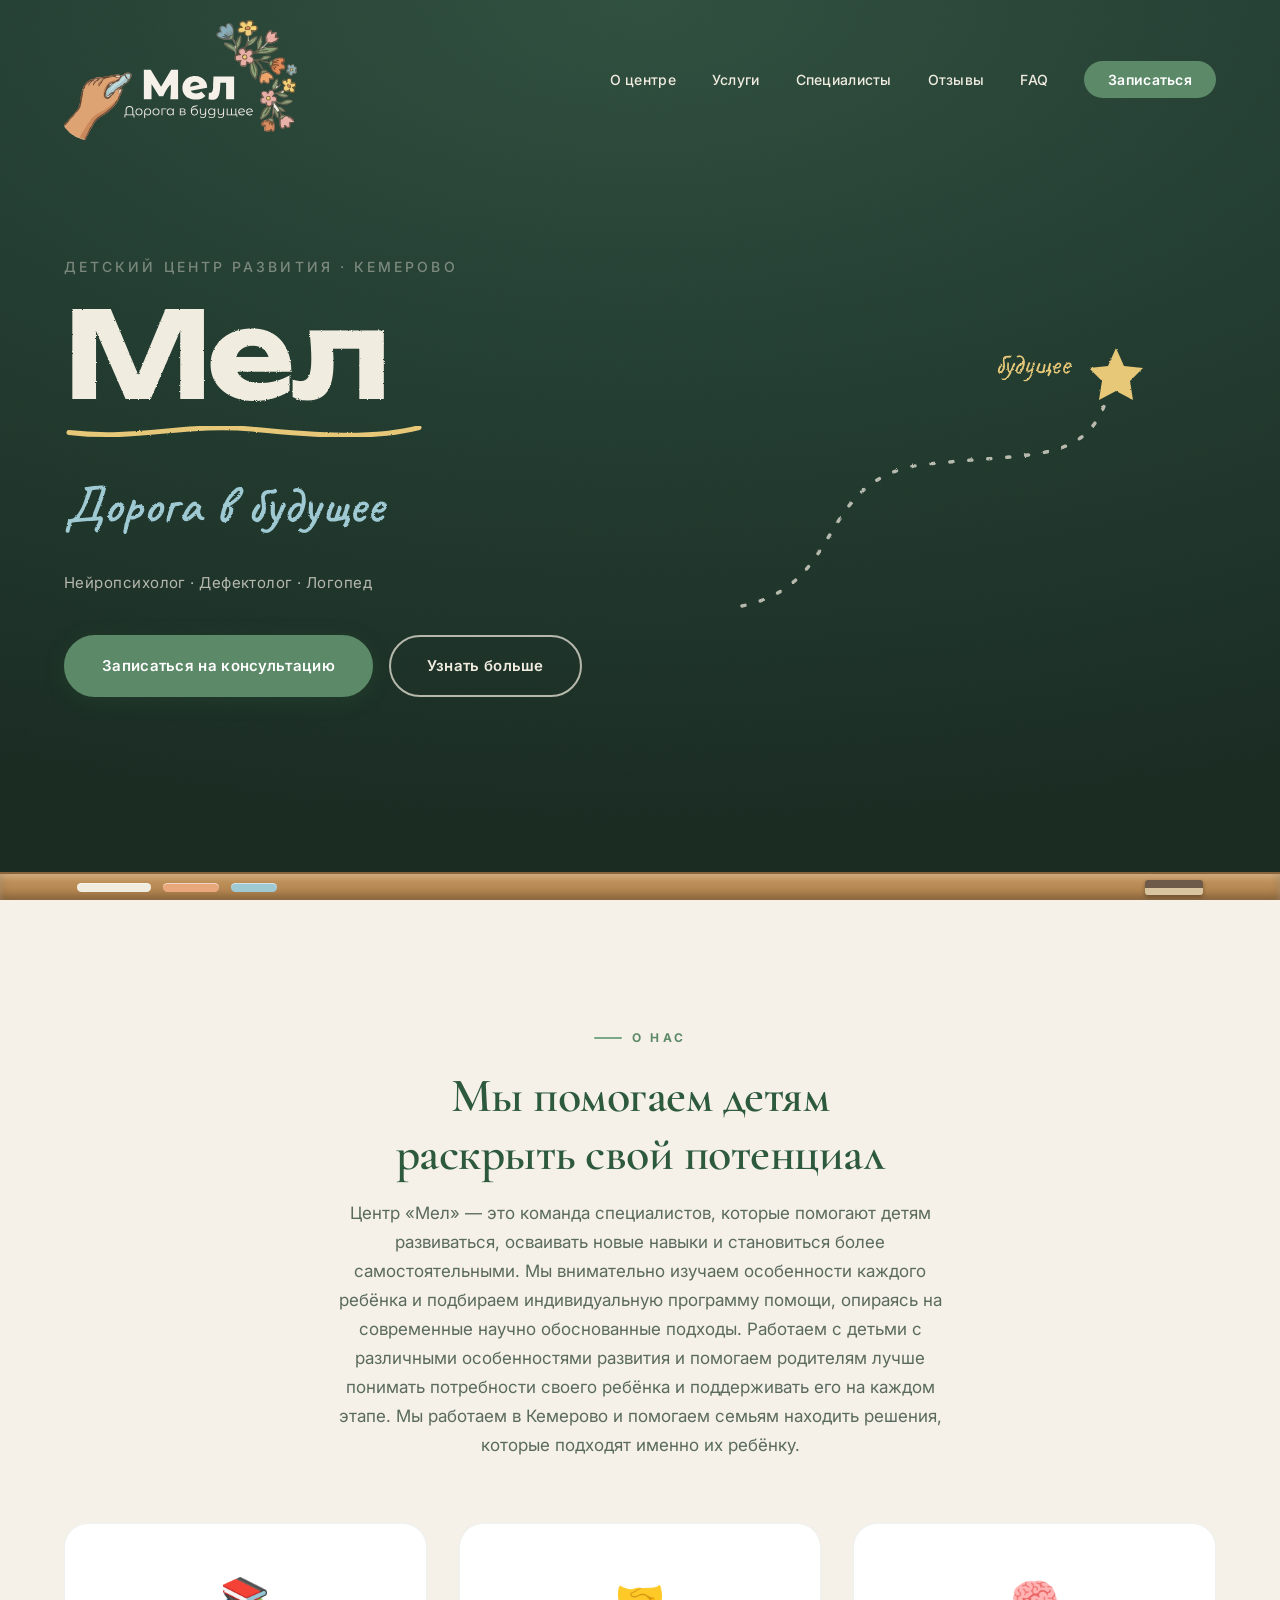
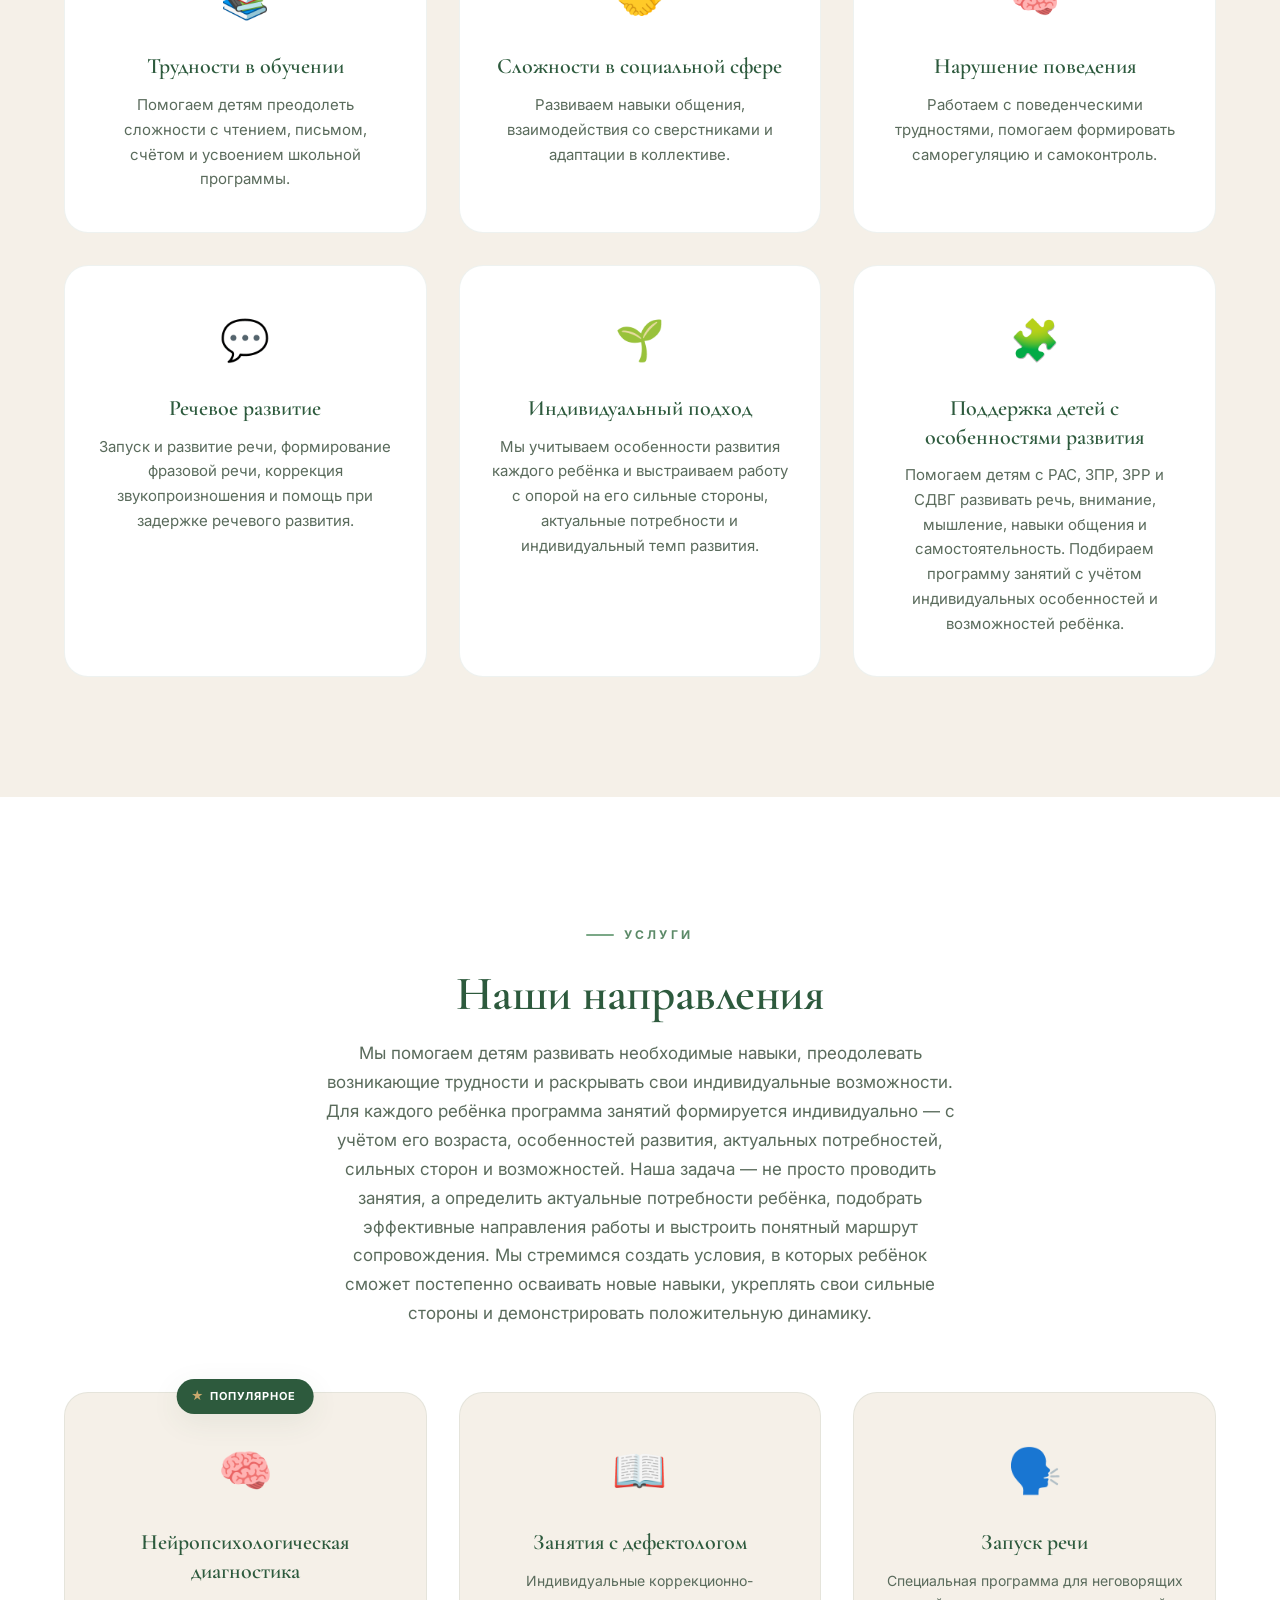
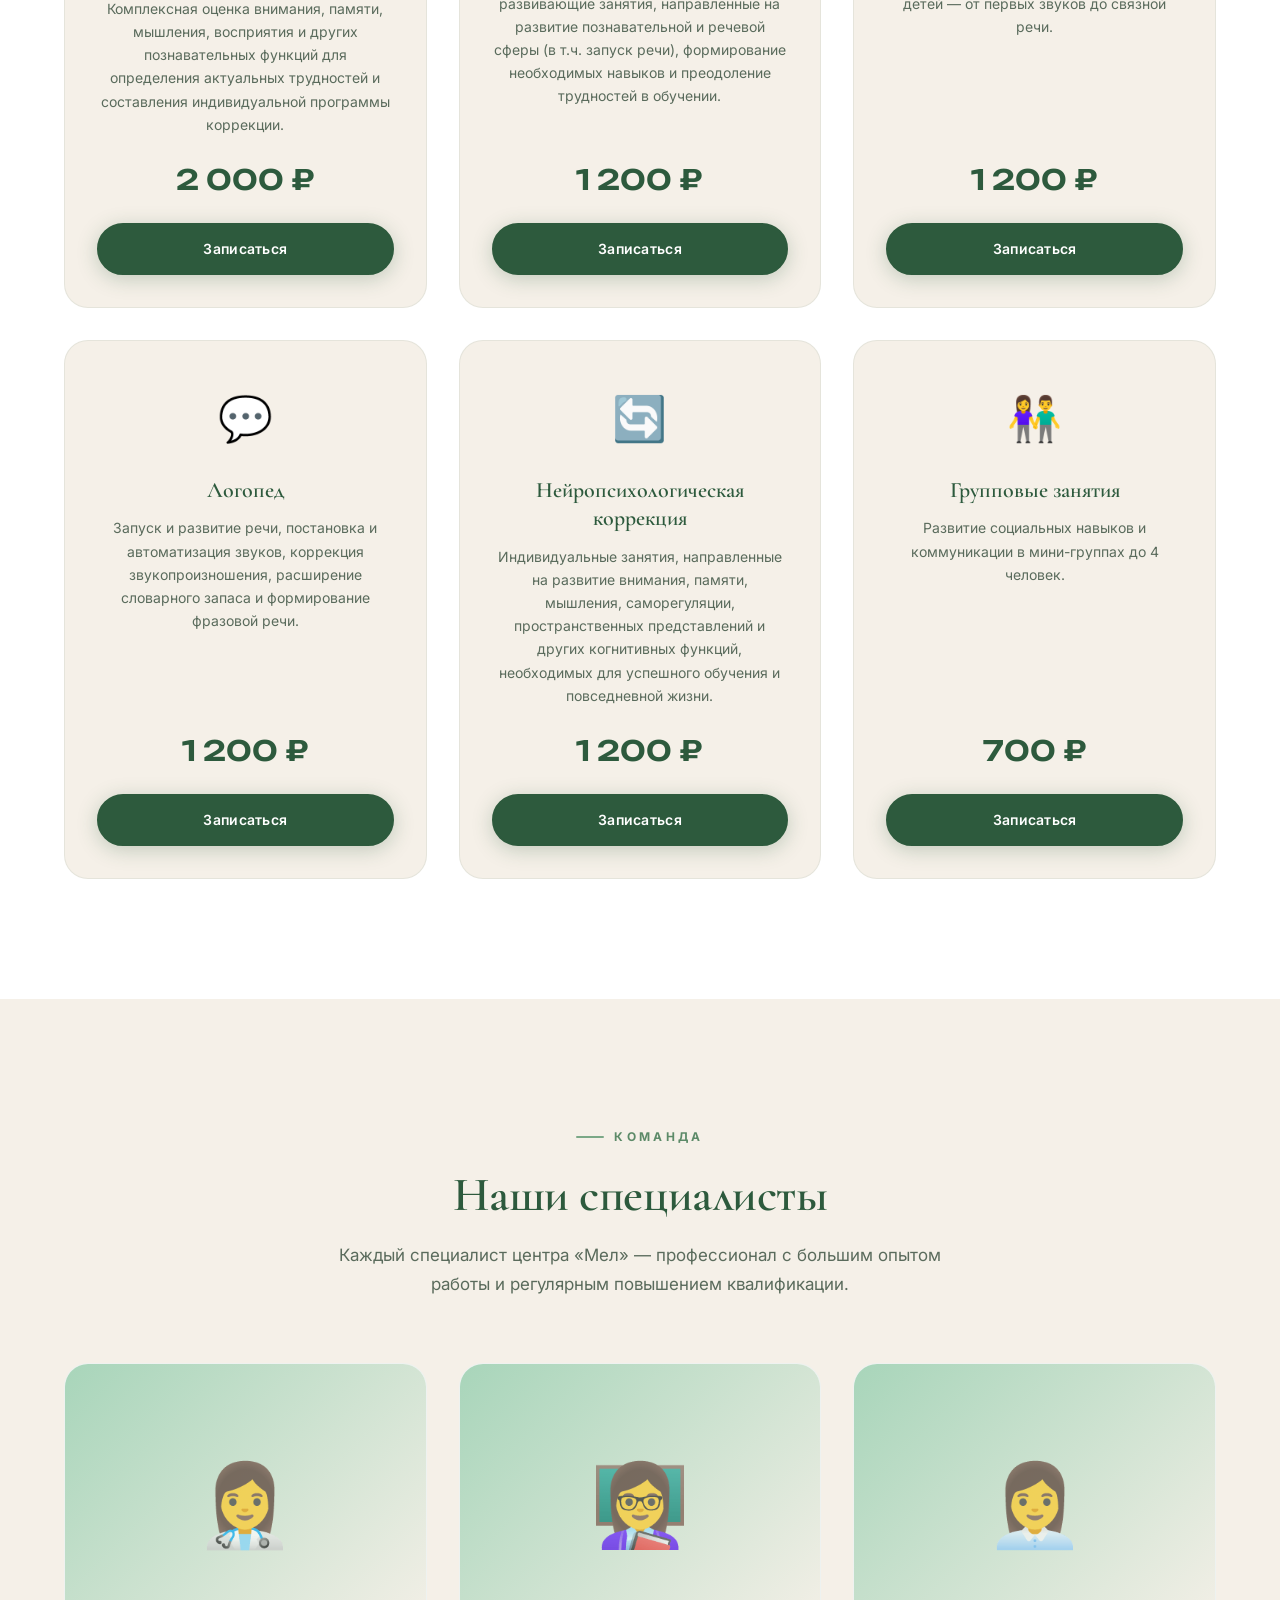
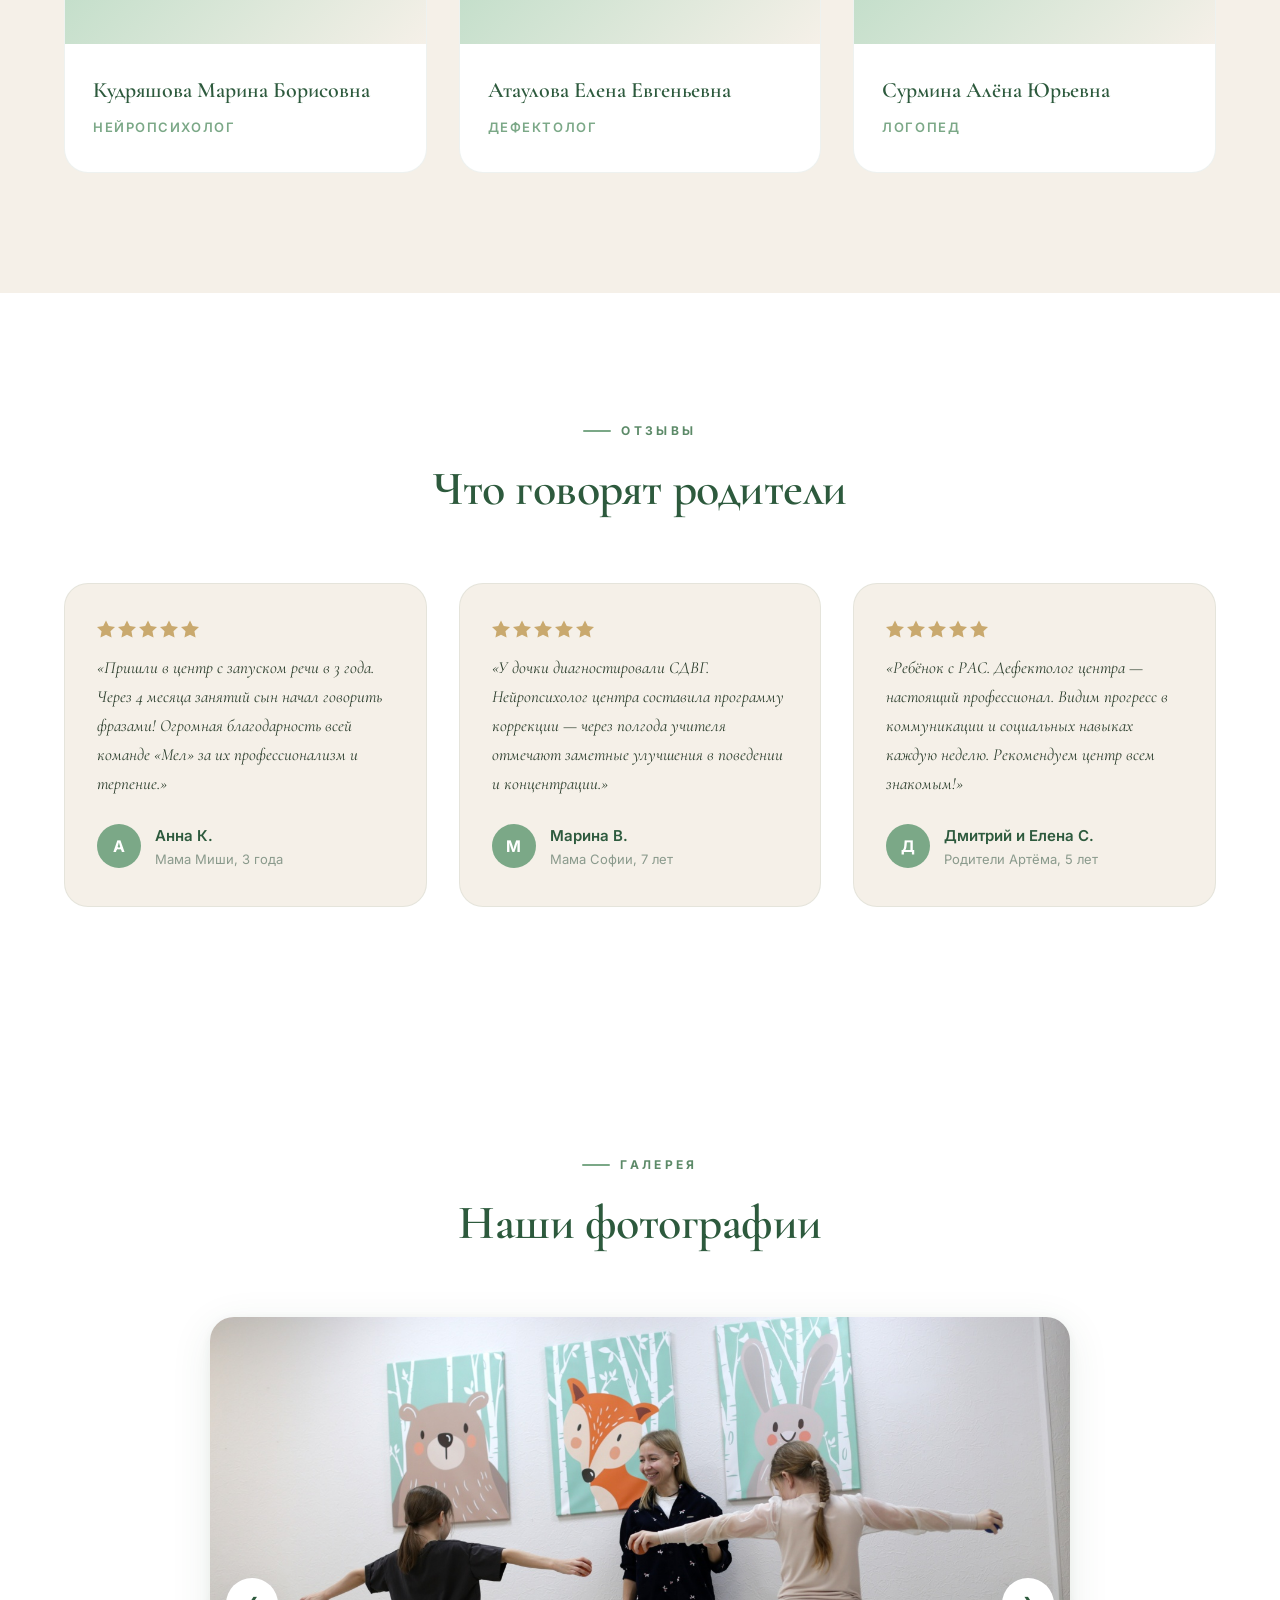
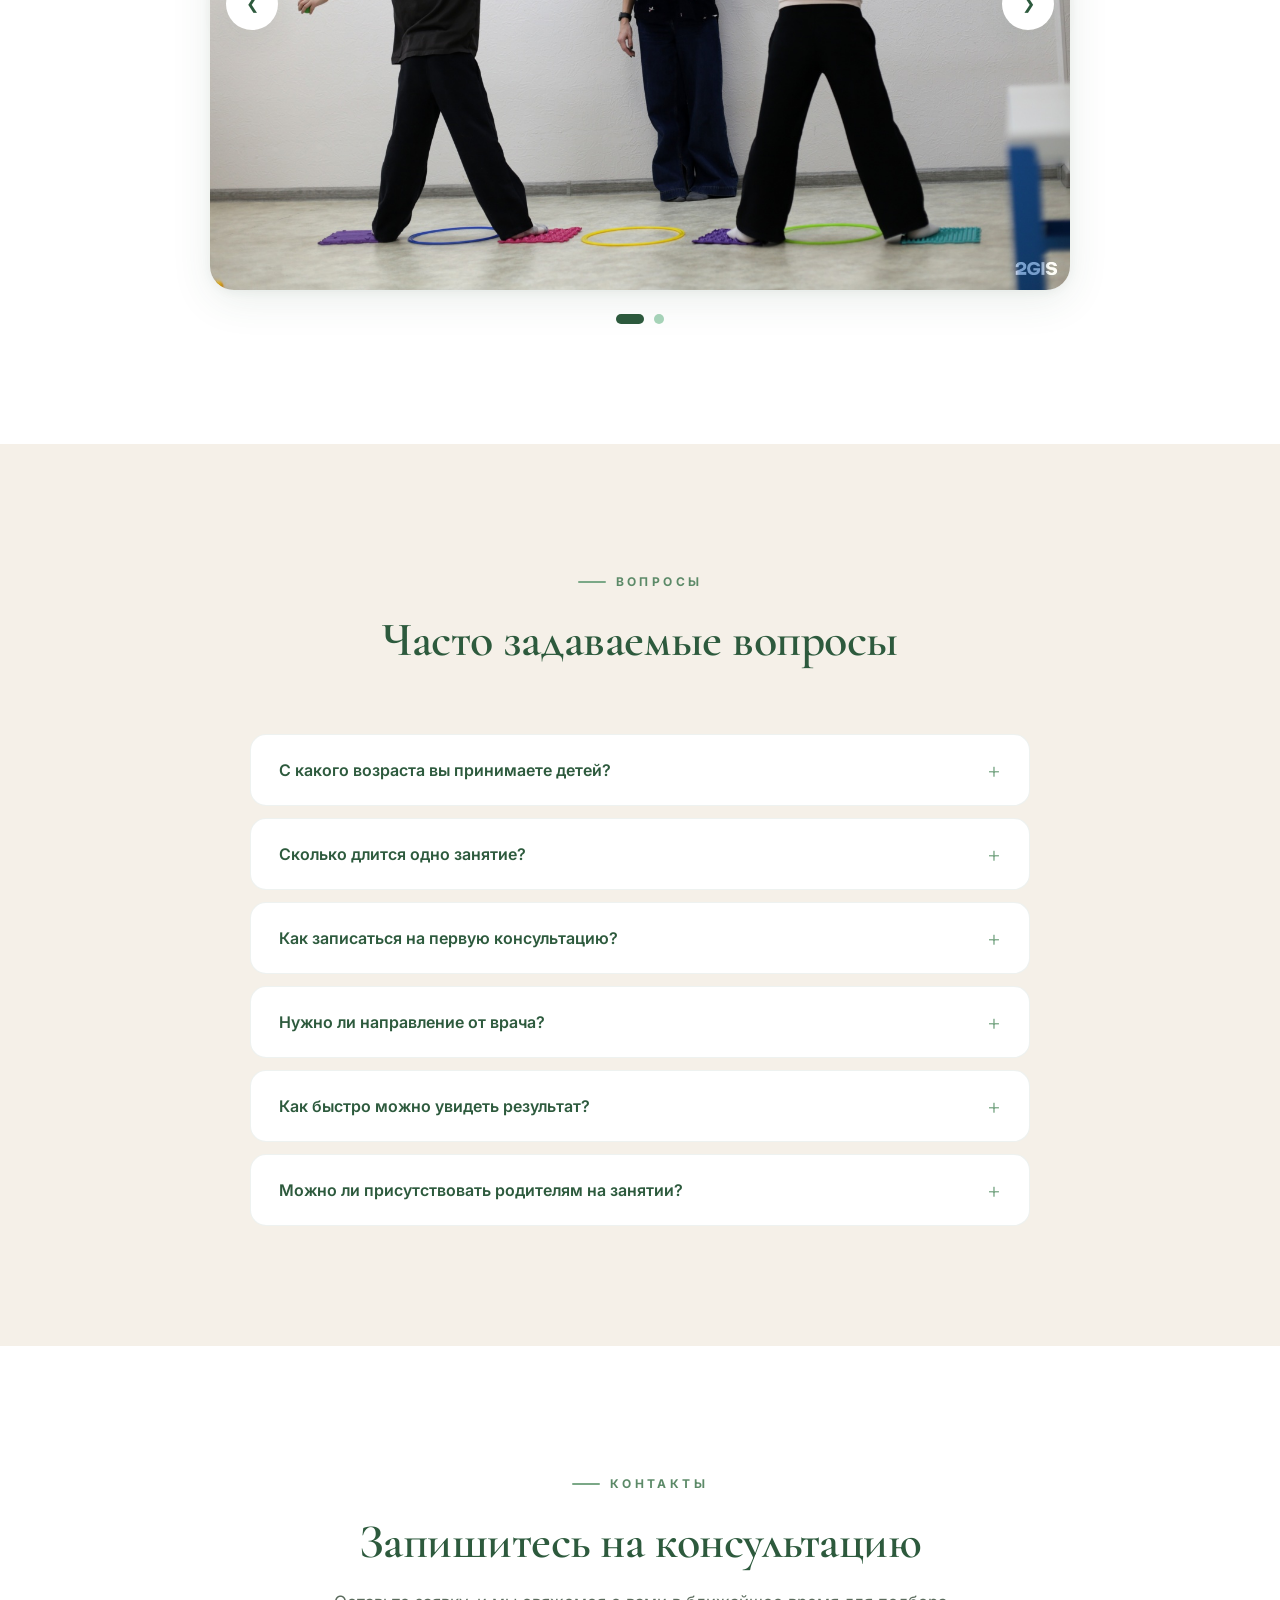
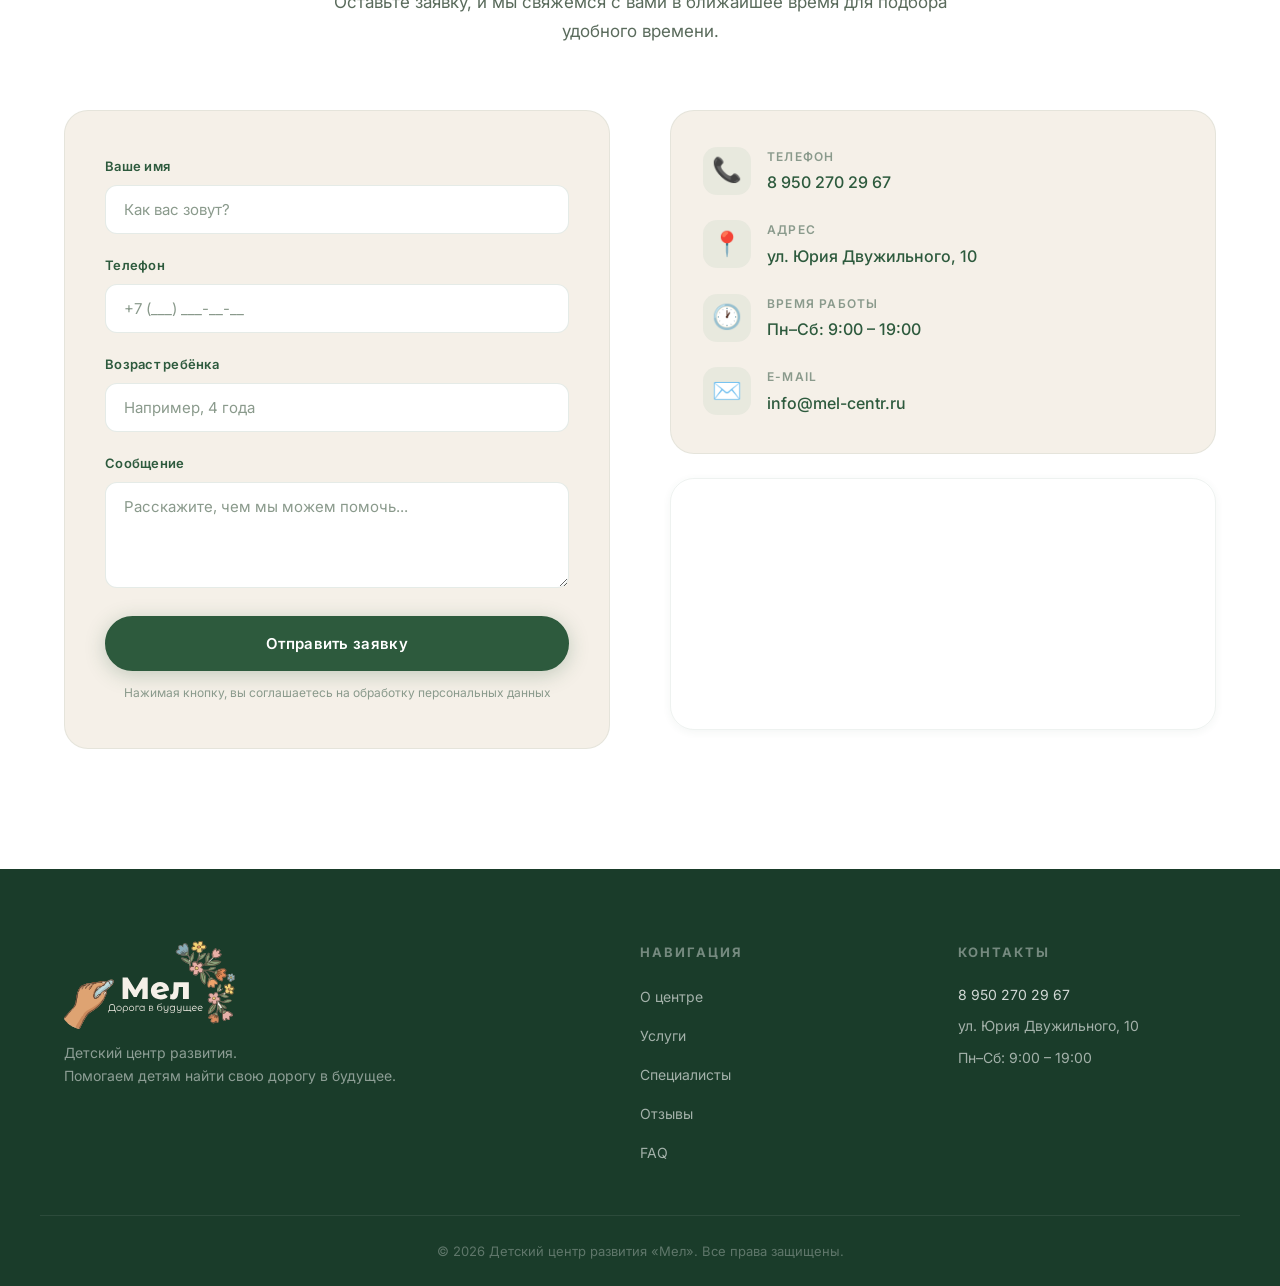
==== commit b786c78e: "Align content after services and team rework - Drop remaining ABA references from meta description, " ====
--- a/index.html
+++ b/index.html
@@ -6,7 +6,7 @@
     <meta name="viewport" content="width=device-width, initial-scale=1.0" />
     <title>Мел — Детский центр развития | Дорога в будущее</title>
     <meta name="description"
-        content="Детский центр развития «Мел» — нейропсихолог, дефектолог, АВА-терапевт, Логопед в городе Кемерово. Помощь детям с особенностями развития, речевыми нарушениями, РАС, ЗПР, СДВГ." />
+        content="Детский центр развития «Мел» — нейропсихолог, дефектолог, логопед в городе Кемерово. Помощь детям с особенностями развития, речевыми нарушениями, РАС, ЗПР, СДВГ." />
     <link rel="icon" href="favicon.ico" type="image/x-icon">
     <link rel="preconnect" href="https://fonts.googleapis.com" />
     <link rel="preconnect" href="https://fonts.gstatic.com" crossorigin />
@@ -14,7 +14,7 @@
         href="https://fonts.googleapis.com/css2?family=Caveat:wght@500;600;700&family=Cormorant+Garamond:ital,wght@0,400;0,500;0,600;0,700;1,400&family=Inter:wght@300;400;500;600;700&family=Unbounded:wght@400;500;600;700&display=swap"
         rel="stylesheet" />
 
-    <link rel="stylesheet" href="style.css?v=26" />
+    <link rel="stylesheet" href="style.css?v=27" />
 </head>
 
 <body>
@@ -66,8 +66,7 @@
                         </svg>
                     </h1>
                     <p class="hero__slogan animate-on-scroll">Дорога в будущее</p>
-                    <p class="hero__specialists animate-on-scroll">Нейропсихолог · Дефектолог · Логопед
-                    </p>
+                    <p class="hero__specialists animate-on-scroll">Нейропсихолог · Дефектолог · Логопед</p>
                     <div class="hero__actions animate-on-scroll">
                         <a href="#contact" class="btn btn--primary">Записаться на консультацию</a>
                         <a href="#about" class="btn btn--chalk-outline"><span>Узнать больше</span></a>
@@ -104,7 +103,6 @@
                         потребности своего ребёнка и поддерживать его на каждом этапе.
                         Мы работаем в Кемерово и помогаем семьям находить решения, которые подходят именно их ребёнку.
                     </p>
-                    <p class="section__desc">Мы работаем в городе Кемерово, помогая местным семьям.</p>
                 </div>
 
                 <div class="about__grid">
@@ -191,10 +189,8 @@
                         <a href="#contact" class="btn btn--primary btn--sm">Записаться</a>
                     </div>
 
-
-
                     <div class="service-card animate-on-scroll">
-                        <div class="service-card__icon">💬</div>
+                        <div class="service-card__icon">🗣️</div>
                         <h3 class="service-card__title">Запуск речи</h3>
                         <p class="service-card__desc">Специальная программа для неговорящих детей — от первых звуков до
                             связной речи.</p>
@@ -222,7 +218,6 @@
                             мышления, саморегуляции, пространственных представлений и других когнитивных функций,
                             необходимых для успешного обучения и повседневной жизни.</p>
                         <div class="service-card__price">
-                            <span class="service-card__price-label">от</span>
                             <span class="service-card__price-value">1 200 ₽</span>
                         </div>
                         <a href="#contact" class="btn btn--primary btn--sm">Записаться</a>
@@ -234,7 +229,6 @@
                         <p class="service-card__desc">Развитие социальных навыков и коммуникации в мини-группах до 4
                             человек.</p>
                         <div class="service-card__price">
-                            <span class="service-card__price-label">от</span>
                             <span class="service-card__price-value">700 ₽</span>
                         </div>
                         <a href="#contact" class="btn btn--primary btn--sm">Записаться</a>
@@ -392,7 +386,7 @@
                             </svg>
                         </div>
                         <blockquote class="review-card__text">
-                            «Ребёнок с РАС. АВА-терапевт центра — настоящий профессионал. Видим прогресс в коммуникации
+                            «Ребёнок с РАС. Дефектолог центра — настоящий профессионал. Видим прогресс в коммуникации
                             и социальных навыках каждую неделю. Рекомендуем центр всем знакомым!»
                         </blockquote>
                         <div class="review-card__author">
@@ -491,12 +485,10 @@
                         </button>
                         <div class="faq-item__answer">
                             <p>Сроки коррекционной работы индивидуальны и зависят от возраста ребёнка, характера и
-                                выраженности трудностей, регулярности занятий и участия семьи.
-
-                                Первые результаты обычно проявляются постепенно, по мере регулярных занятий и освоения
-                                ребёнком новых навыков.
-
-                                Динамика отслеживается специалистом в процессе занятий и с помощью промежуточной
+                                выраженности трудностей, регулярности занятий и участия семьи.</p>
+                            <p>Первые результаты обычно проявляются постепенно, по мере регулярных занятий и освоения
+                                ребёнком новых навыков.</p>
+                            <p>Динамика отслеживается специалистом в процессе занятий и с помощью промежуточной
                                 диагностики.</p>
                         </div>
                     </div>
--- a/style.css
+++ b/style.css
@@ -849,6 +849,10 @@
     margin-bottom: 12px;
 }
 
+.specialist-card__role:last-child {
+    margin-bottom: 0;
+}
+
 .specialist-card__desc {
     font-size: 14px;
     color: var(--c-text-light);
@@ -1146,10 +1150,18 @@
 }
 
 .faq-item__answer p {
-    padding: 0 28px 24px;
+    padding: 0 28px;
     font-size: 15px;
     color: var(--c-text-light);
     line-height: 1.7;
+}
+
+.faq-item__answer p + p {
+    margin-top: 14px;
+}
+
+.faq-item__answer p:last-child {
+    padding-bottom: 24px;
 }
 
 .faq-item__answer a {
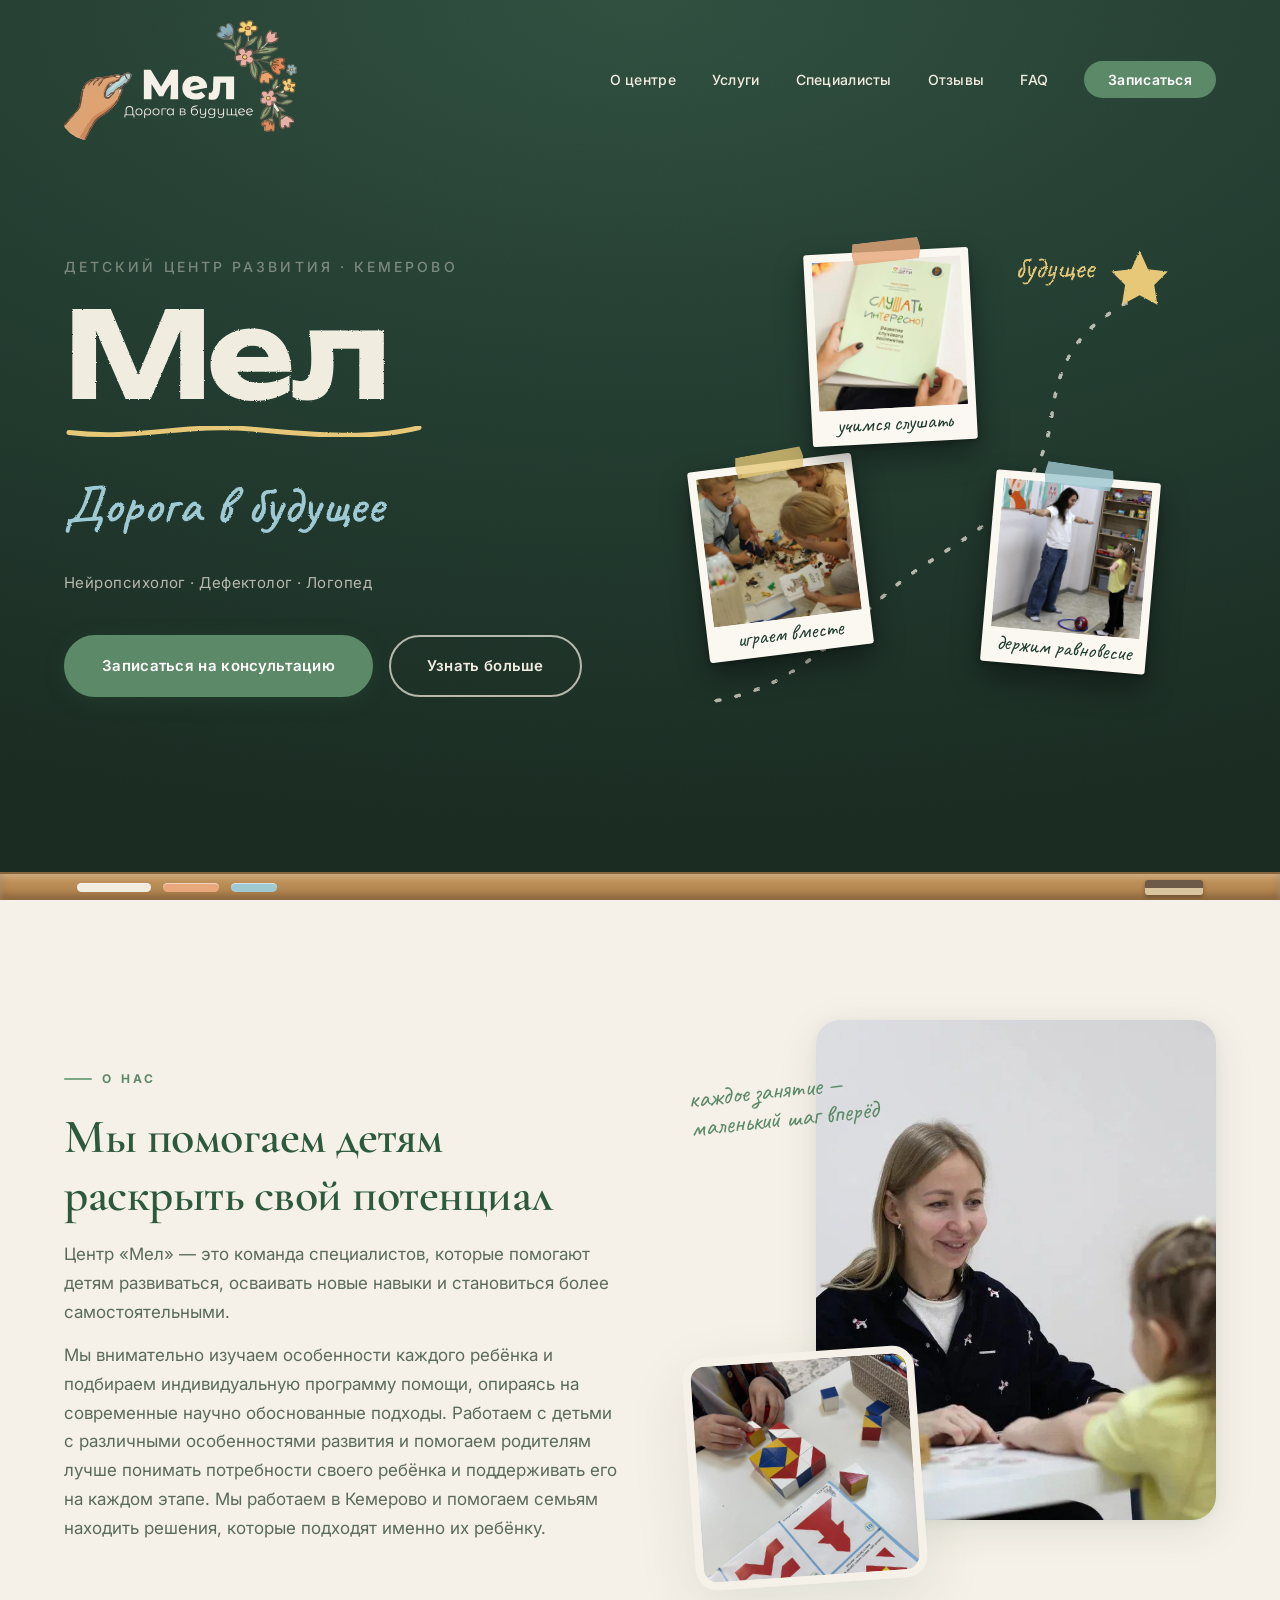
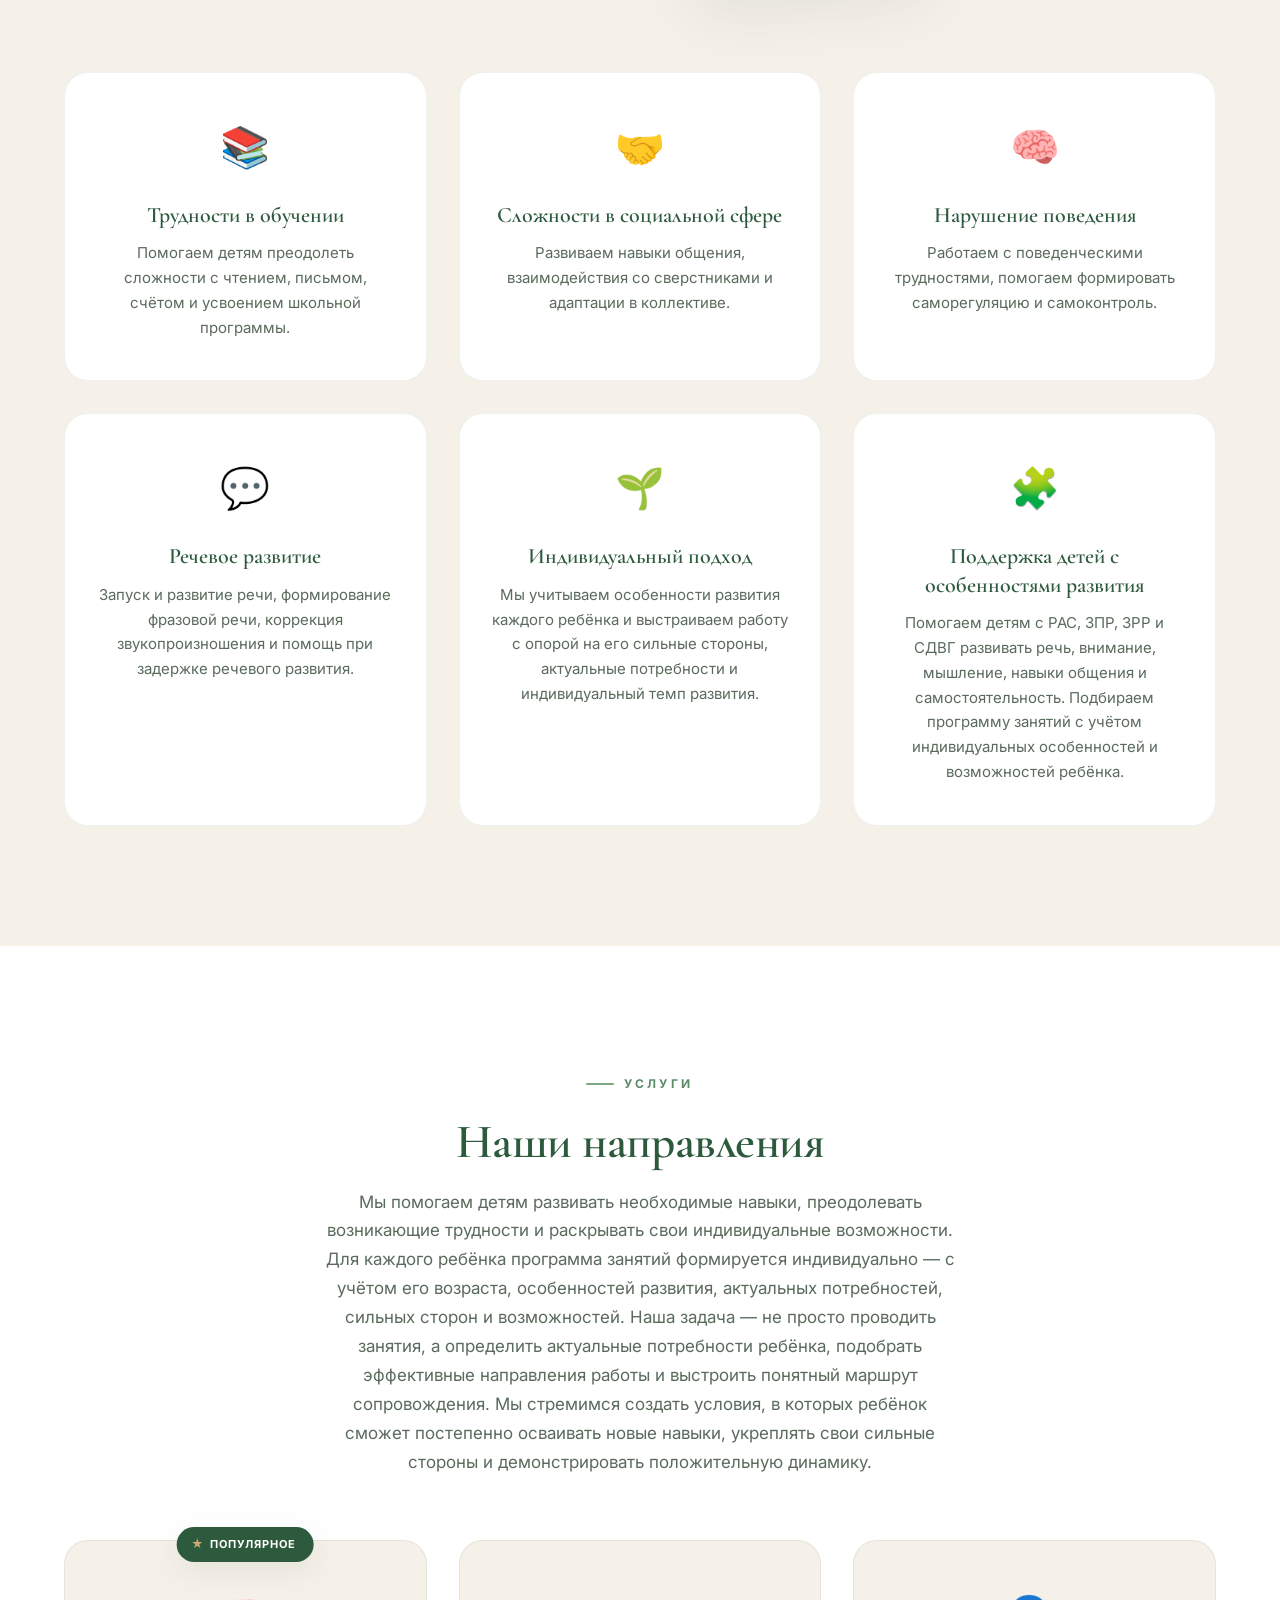
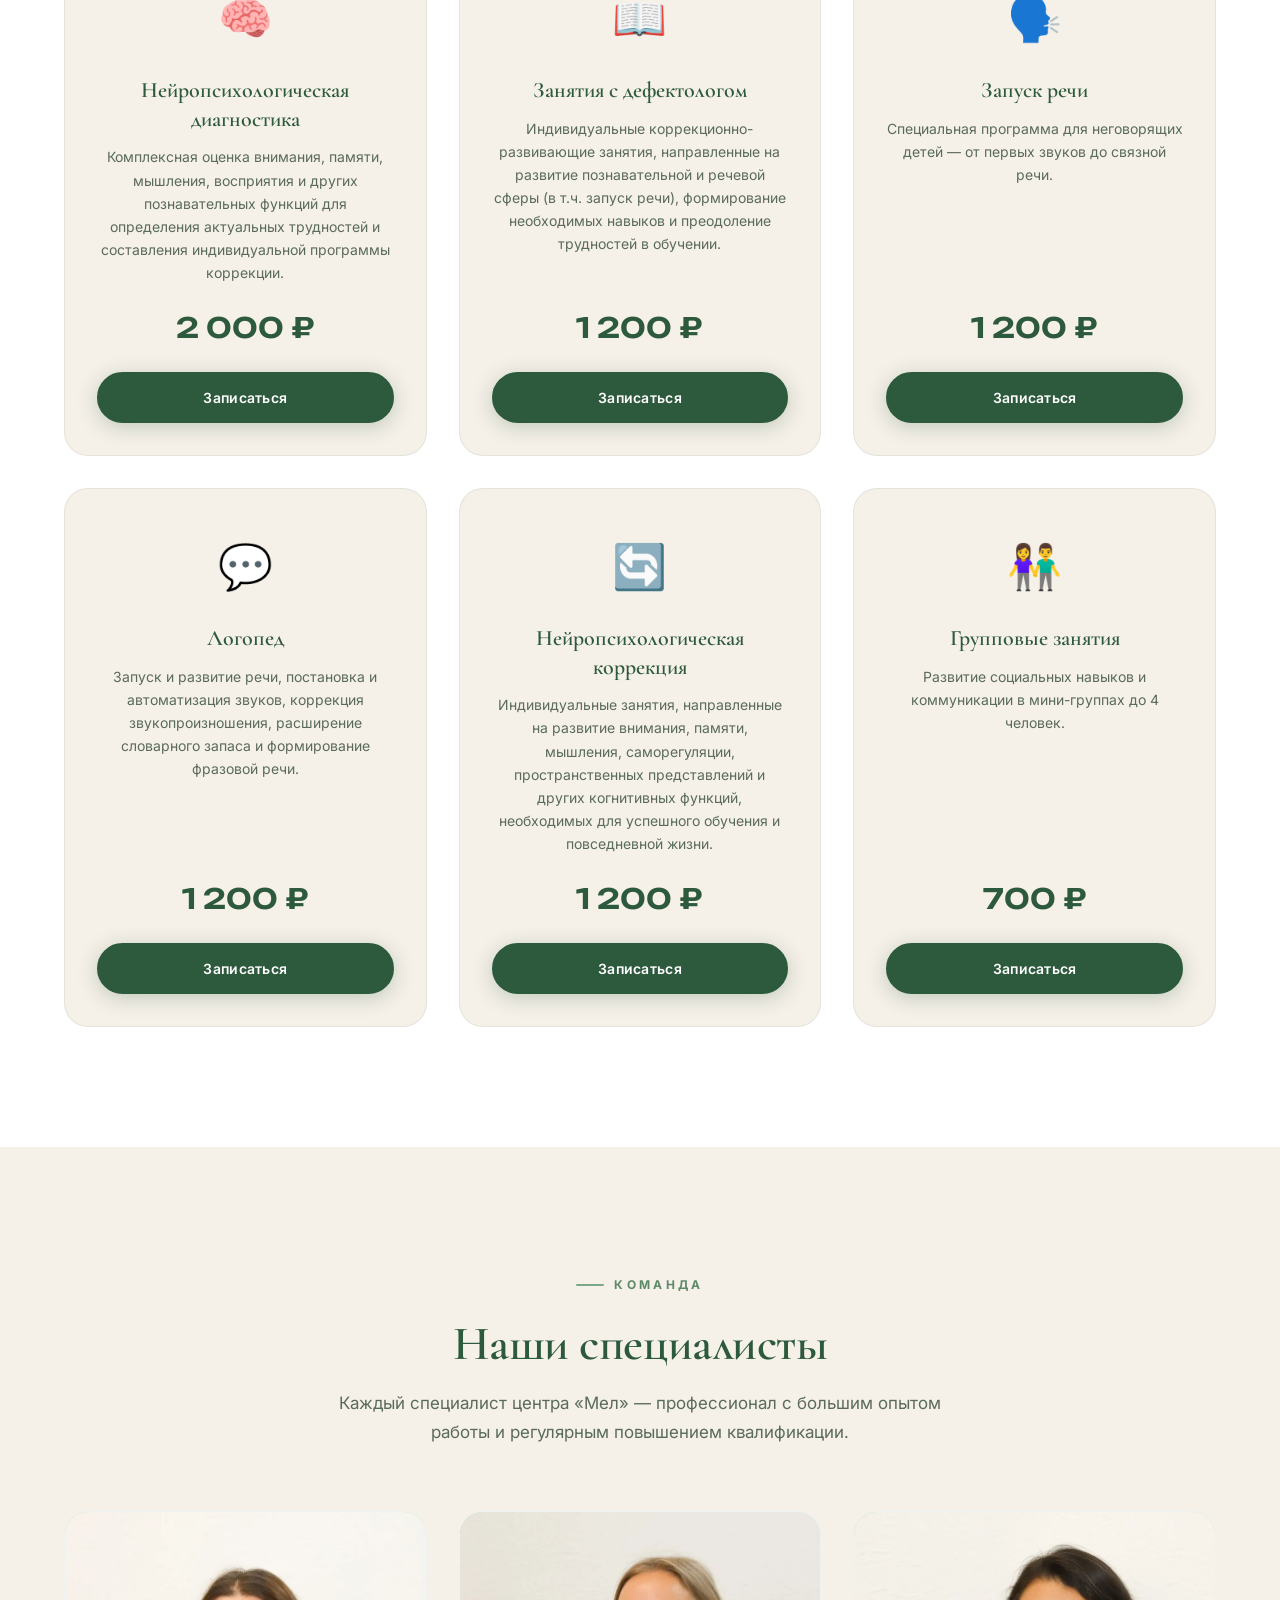
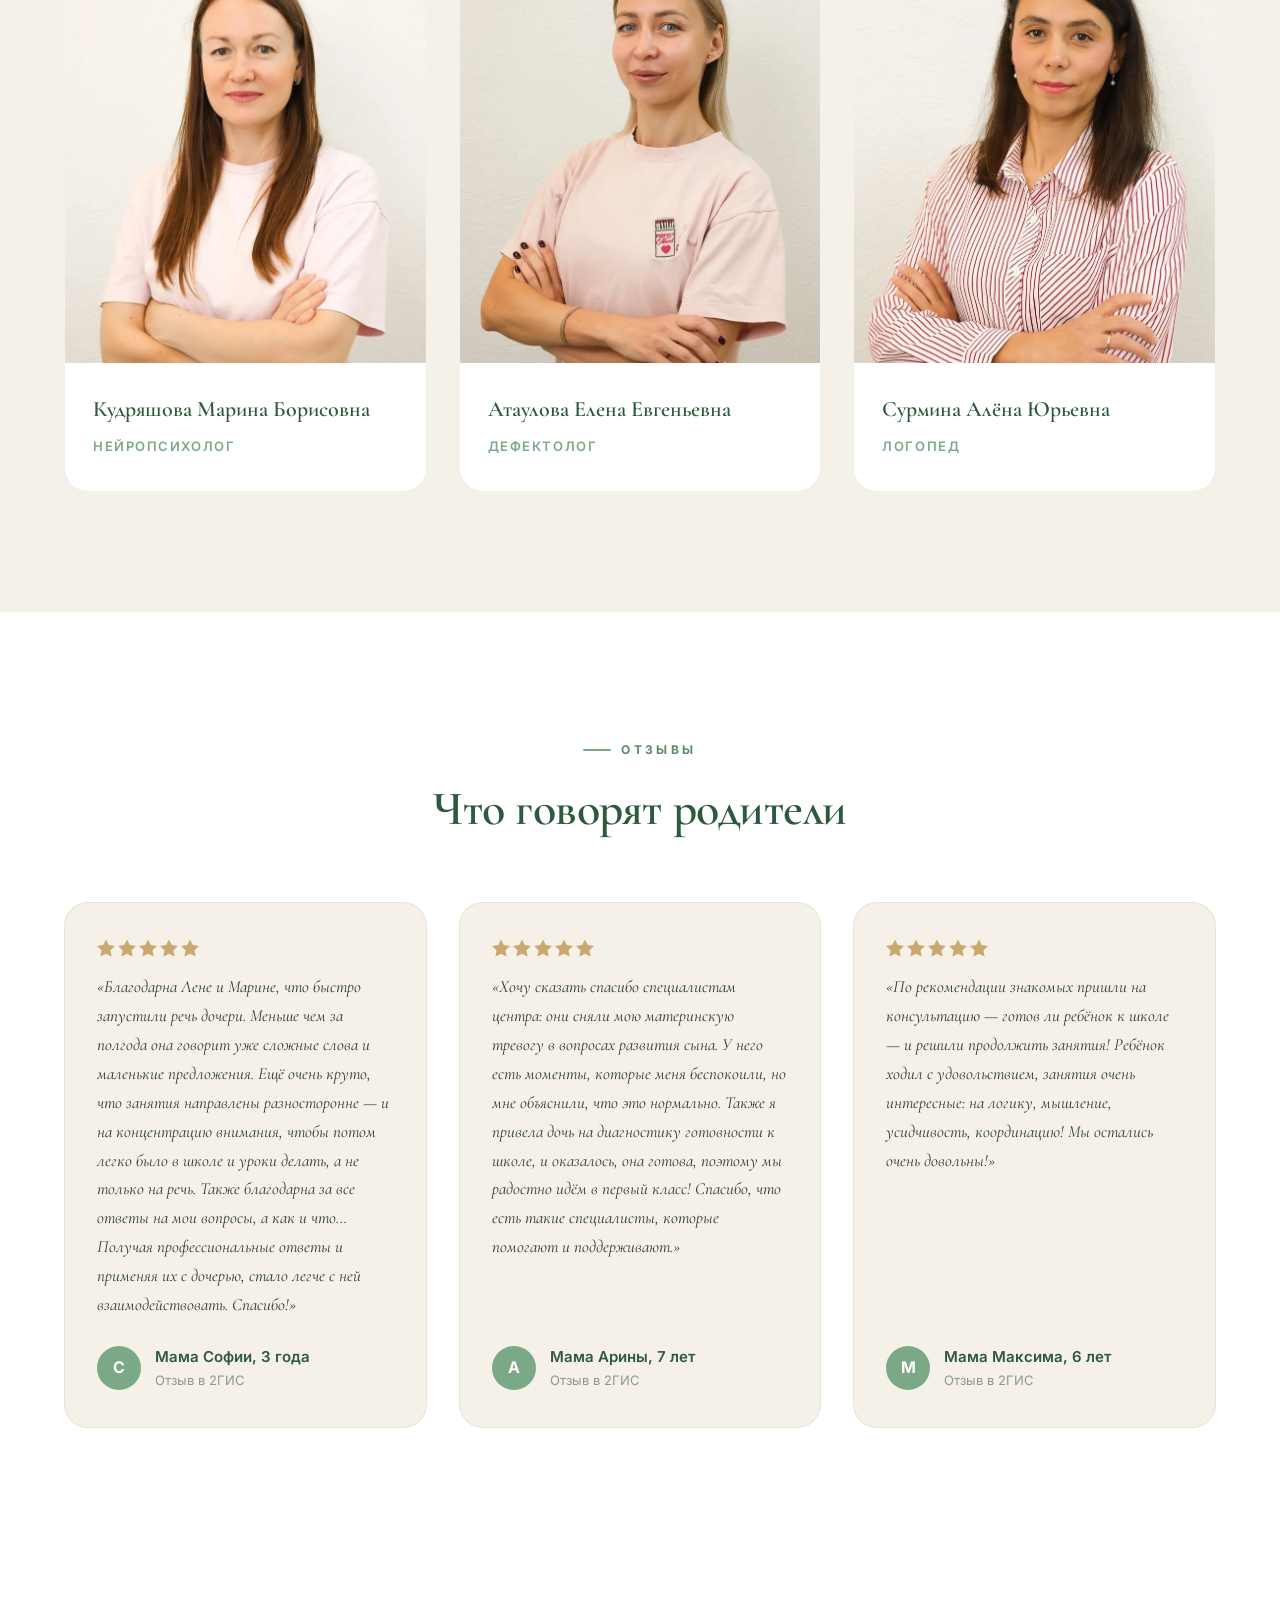
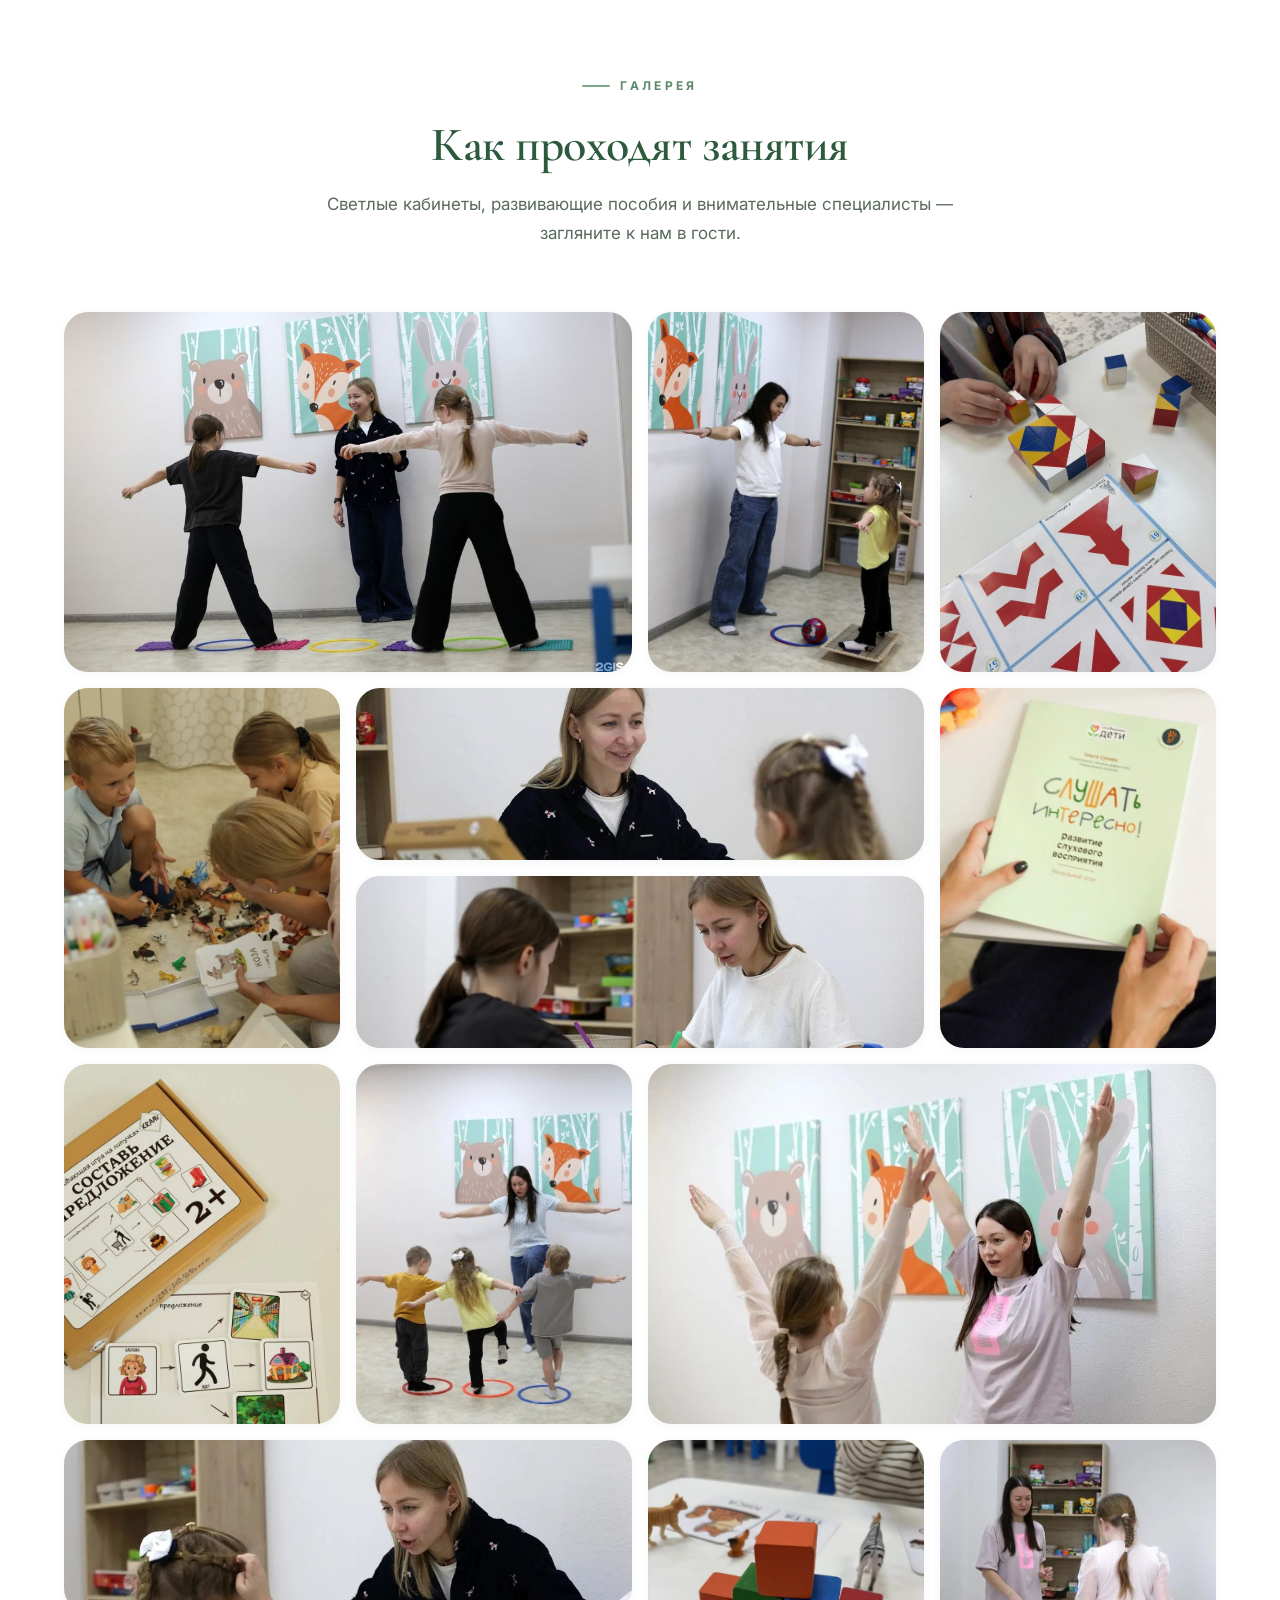
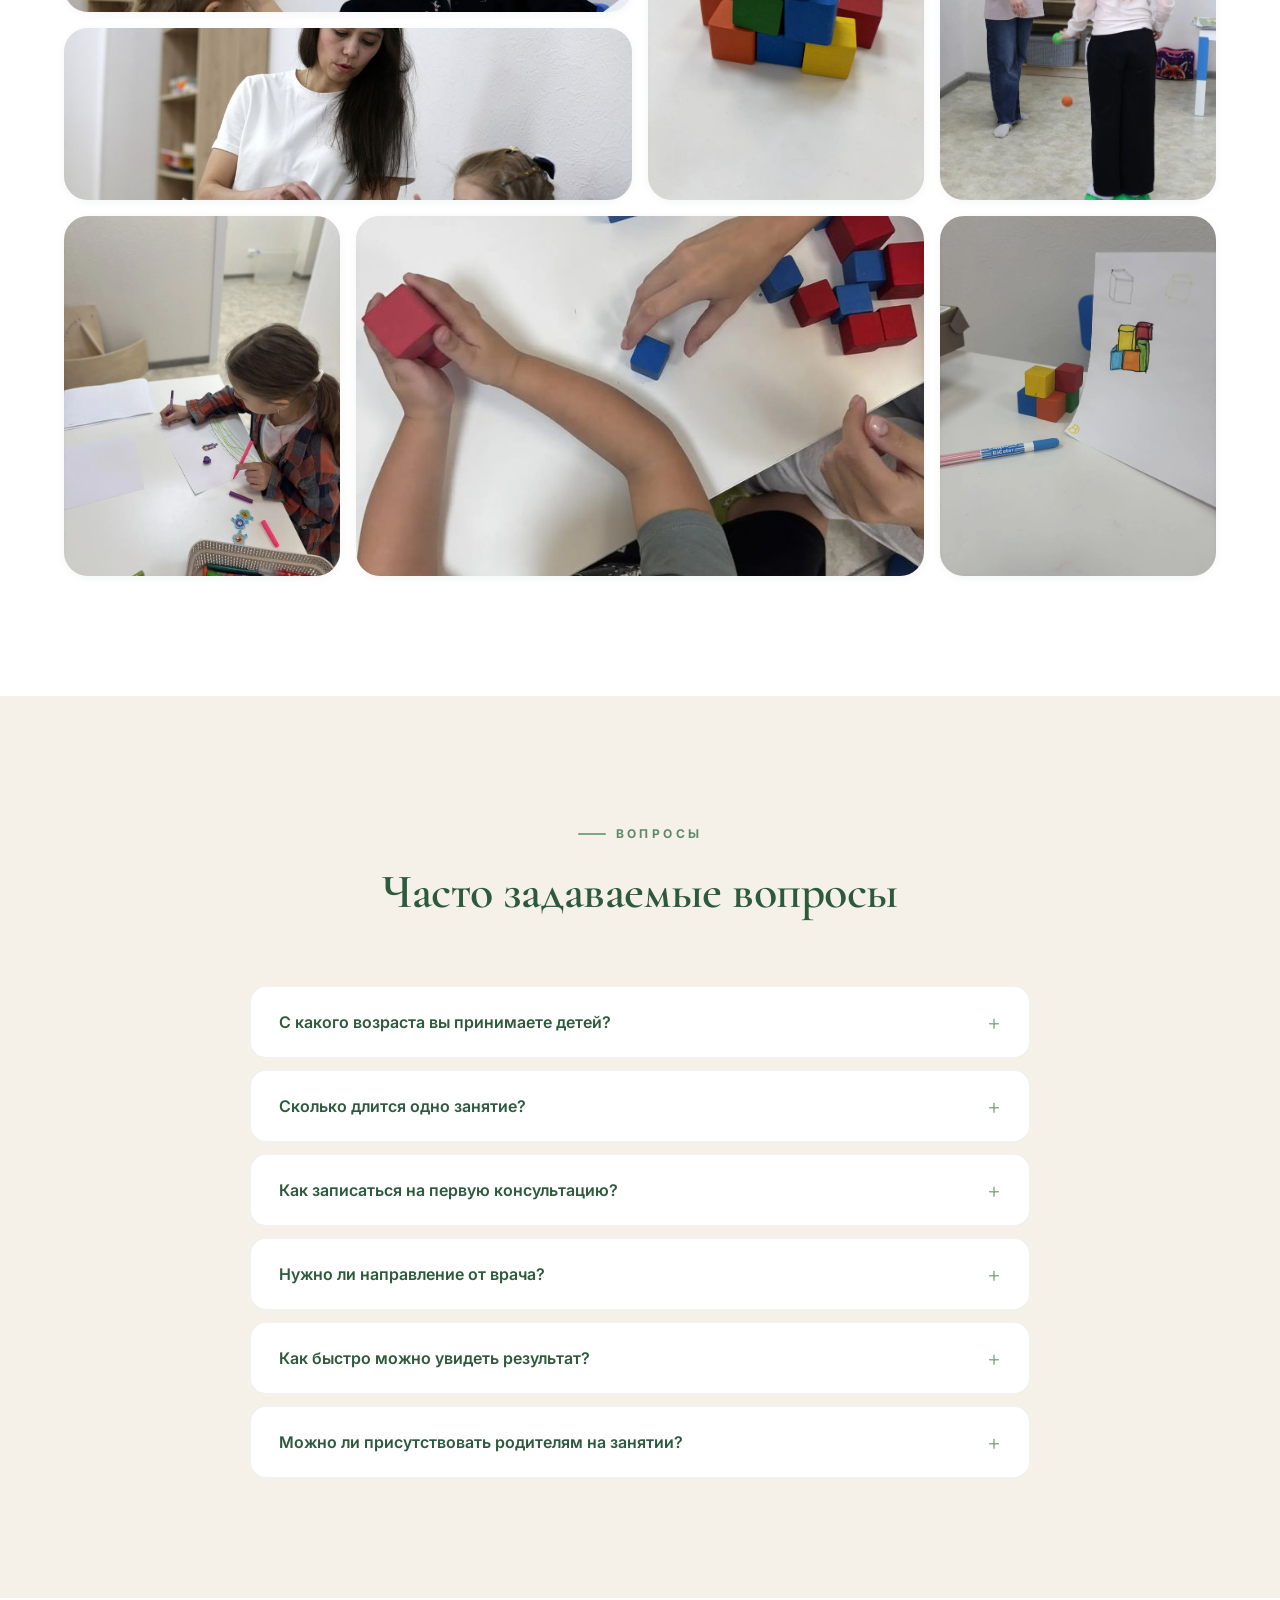
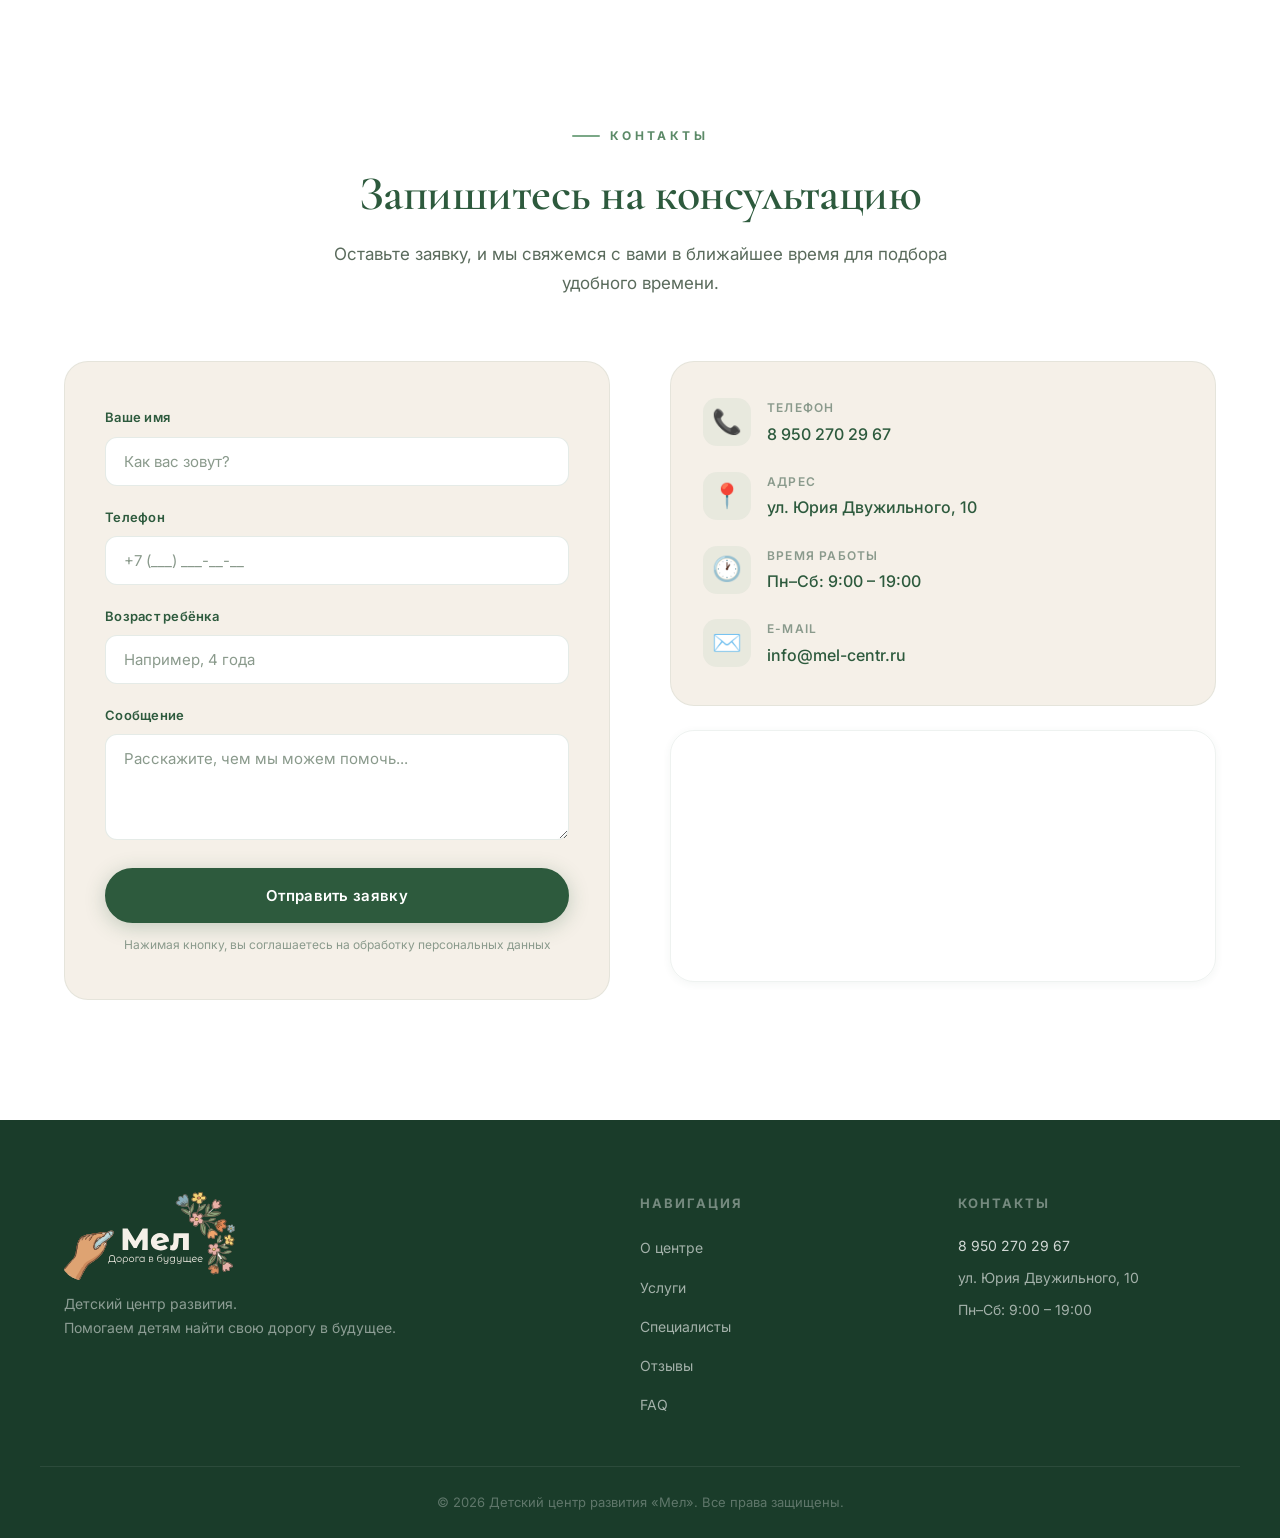
==== commit 9040a4ee: "Add real photos, reviews and move deploy to meldoroga.ru - Specialists: real portraits instead of em" ====
--- a/index.html
+++ b/index.html
@@ -14,7 +14,7 @@
         href="https://fonts.googleapis.com/css2?family=Caveat:wght@500;600;700&family=Cormorant+Garamond:ital,wght@0,400;0,500;0,600;0,700;1,400&family=Inter:wght@300;400;500;600;700&family=Unbounded:wght@400;500;600;700&display=swap"
         rel="stylesheet" />
 
-    <link rel="stylesheet" href="style.css?v=27" />
+    <link rel="stylesheet" href="style.css?v=29" />
 </head>
 
 <body>
@@ -72,13 +72,26 @@
                         <a href="#about" class="btn btn--chalk-outline"><span>Узнать больше</span></a>
                     </div>
                 </div>
-                <div class="hero__visual animate-on-scroll" aria-hidden="true">
-                    <svg class="hero__road" viewBox="0 0 460 300">
-                        <path class="hero__road-line" d="M24 280 C 130 258, 96 150, 210 138 S 372 138, 392 62" />
+                <div class="hero__visual animate-on-scroll">
+                    <svg class="hero__road" viewBox="0 0 480 460" aria-hidden="true">
+                        <path class="hero__road-line"
+                            d="M18 446 C 110 430, 150 360, 214 318 S 330 250, 340 170 S 396 76, 420 58" />
                         <path class="hero__road-star"
-                            d="M398 22 l8 18 19 2 -13 13 3 19 -17 -9 -17 9 3 -19 -13 -13 19 -2 z" />
-                        <text class="hero__road-label" x="352" y="48" text-anchor="end">будущее</text>
+                            d="M424 14 l8 18 19 2 -13 13 3 19 -17 -9 -17 9 3 -19 -13 -13 19 -2 z" />
+                        <text class="hero__road-label" x="380" y="40" text-anchor="end">будущее</text>
                     </svg>
+                    <figure class="hero__snap hero__snap--a">
+                        <img src="img/moments/together.jpg" alt="Дети играют вместе на занятии" width="640" height="640">
+                        <figcaption>играем вместе</figcaption>
+                    </figure>
+                    <figure class="hero__snap hero__snap--b">
+                        <img src="img/moments/balance.jpg" alt="Упражнение на равновесие со специалистом" width="640" height="640">
+                        <figcaption>держим равновесие</figcaption>
+                    </figure>
+                    <figure class="hero__snap hero__snap--c">
+                        <img src="img/moments/listen.jpg" alt="Пособие для развития слухового восприятия" width="640" height="640">
+                        <figcaption>учимся слушать</figcaption>
+                    </figure>
                 </div>
             </div>
             <div class="hero__tray" aria-hidden="true">
@@ -92,17 +105,24 @@
         <!-- ═══════════════ ABOUT ═══════════════ -->
         <section class="section section--cream" id="about">
             <div class="container">
-                <div class="section__header animate-on-scroll">
-                    <span class="section__label">О нас</span>
-                    <h2 class="section__title">Мы помогаем детям<br>раскрыть свой потенциал</h2>
-                    <p class="section__desc">Центр «Мел» — это команда специалистов, которые помогают детям развиваться,
-                        осваивать новые навыки и становиться более самостоятельными.
-                        Мы внимательно изучаем особенности каждого ребёнка и подбираем индивидуальную программу помощи,
-                        опираясь на современные научно обоснованные подходы.
-                        Работаем с детьми с различными особенностями развития и помогаем родителям лучше понимать
-                        потребности своего ребёнка и поддерживать его на каждом этапе.
-                        Мы работаем в Кемерово и помогаем семьям находить решения, которые подходят именно их ребёнку.
-                    </p>
+                <div class="about__intro">
+                    <div class="section__header about__text animate-on-scroll">
+                        <span class="section__label">О нас</span>
+                        <h2 class="section__title">Мы помогаем детям<br>раскрыть свой потенциал</h2>
+                        <p class="section__desc">Центр «Мел» — это команда специалистов, которые помогают детям развиваться,
+                            осваивать новые навыки и становиться более самостоятельными.</p>
+                        <p class="section__desc">Мы внимательно изучаем особенности каждого ребёнка и подбираем индивидуальную программу помощи,
+                            опираясь на современные научно обоснованные подходы.
+                            Работаем с детьми с различными особенностями развития и помогаем родителям лучше понимать
+                            потребности своего ребёнка и поддерживать его на каждом этапе.
+                            Мы работаем в Кемерово и помогаем семьям находить решения, которые подходят именно их ребёнку.
+                        </p>
+                    </div>
+                    <div class="about__collage animate-on-scroll">
+                        <img src="img/moments/about-main.jpg" alt="Специалист центра занимается с девочкой" class="about__photo about__photo--main" loading="lazy" width="628" height="786">
+                        <img src="img/moments/about-cubes.jpg" alt="Собираем узор из кубиков по образцу" class="about__photo about__photo--small" loading="lazy" width="560" height="560">
+                        <p class="about__note">каждое занятие —<br>маленький шаг вперёд</p>
+                    </div>
                 </div>
 
                 <div class="about__grid">
@@ -250,7 +270,7 @@
                 <div class="specialists__grid">
                     <div class="specialist-card animate-on-scroll">
                         <div class="specialist-card__photo">
-                            <div class="specialist-card__photo-placeholder">👩‍⚕️</div>
+                            <img src="img/team/marina.jpg" alt="Кудряшова Марина Борисовна, нейропсихолог" class="specialist-card__image" loading="lazy" width="733" height="1100">
                         </div>
                         <div class="specialist-card__info">
                             <h3 class="specialist-card__name">Кудряшова Марина Борисовна</h3>
@@ -260,7 +280,7 @@
 
                     <div class="specialist-card animate-on-scroll">
                         <div class="specialist-card__photo">
-                            <div class="specialist-card__photo-placeholder">👩‍🏫</div>
+                            <img src="img/team/elena.jpg" alt="Атаулова Елена Евгеньевна, дефектолог" class="specialist-card__image" loading="lazy" width="733" height="1100">
                         </div>
                         <div class="specialist-card__info">
                             <h3 class="specialist-card__name">Атаулова Елена Евгеньевна</h3>
@@ -270,7 +290,7 @@
 
                     <div class="specialist-card animate-on-scroll">
                         <div class="specialist-card__photo">
-                            <div class="specialist-card__photo-placeholder">👩‍💼</div>
+                            <img src="img/team/alena.jpg" alt="Сурмина Алёна Юрьевна, логопед" class="specialist-card__image" loading="lazy" width="733" height="1100">
                         </div>
                         <div class="specialist-card__info">
                             <h3 class="specialist-card__name">Сурмина Алёна Юрьевна</h3>
@@ -314,14 +334,55 @@
                             </svg>
                         </div>
                         <blockquote class="review-card__text">
-                            «Пришли в центр с запуском речи в 3 года. Через 4 месяца занятий сын начал говорить фразами!
-                            Огромная благодарность всей команде «Мел» за их профессионализм и терпение.»
+                            «Благодарна Лене и Марине, что быстро запустили речь дочери. Меньше чем за полгода она говорит уже сложные
+                            слова и маленькие предложения. Ещё очень круто, что занятия направлены разносторонне — и на концентрацию
+                            внимания, чтобы потом легко было в школе и уроки делать, а не только на речь. Также благодарна за все ответы
+                            на мои вопросы, а как и что… Получая профессиональные ответы и применяя их с дочерью, стало легче с ней
+                            взаимодействовать. Спасибо!»
+                        </blockquote>
+                        <div class="review-card__author">
+                            <div class="review-card__avatar">С</div>
+                            <div>
+                                <div class="review-card__name">Мама Софии, 3 года</div>
+                                <div class="review-card__detail">Отзыв в 2ГИС</div>
+                            </div>
+                        </div>
+                    </div>
+
+                    <div class="review-card animate-on-scroll">
+                        <div class="review-card__stars" role="img" aria-label="Оценка 5 из 5 звёзд">
+                            <svg viewBox="0 0 24 24" aria-hidden="true">
+                                <path
+                                    d="M12 .587l3.668 7.568 8.332 1.151-6.064 5.828 1.48 8.279L12 19.771l-7.416 3.642 1.48-8.279L0 9.306l8.332-1.151z" />
+                            </svg>
+                            <svg viewBox="0 0 24 24" aria-hidden="true">
+                                <path
+                                    d="M12 .587l3.668 7.568 8.332 1.151-6.064 5.828 1.48 8.279L12 19.771l-7.416 3.642 1.48-8.279L0 9.306l8.332-1.151z" />
+                            </svg>
+                            <svg viewBox="0 0 24 24" aria-hidden="true">
+                                <path
+                                    d="M12 .587l3.668 7.568 8.332 1.151-6.064 5.828 1.48 8.279L12 19.771l-7.416 3.642 1.48-8.279L0 9.306l8.332-1.151z" />
+                            </svg>
+                            <svg viewBox="0 0 24 24" aria-hidden="true">
+                                <path
+                                    d="M12 .587l3.668 7.568 8.332 1.151-6.064 5.828 1.48 8.279L12 19.771l-7.416 3.642 1.48-8.279L0 9.306l8.332-1.151z" />
+                            </svg>
+                            <svg viewBox="0 0 24 24" aria-hidden="true">
+                                <path
+                                    d="M12 .587l3.668 7.568 8.332 1.151-6.064 5.828 1.48 8.279L12 19.771l-7.416 3.642 1.48-8.279L0 9.306l8.332-1.151z" />
+                            </svg>
+                        </div>
+                        <blockquote class="review-card__text">
+                            «Хочу сказать спасибо специалистам центра: они сняли мою материнскую тревогу в вопросах развития сына. У
+                            него есть моменты, которые меня беспокоили, но мне объяснили, что это нормально. Также я привела дочь на
+                            диагностику готовности к школе, и оказалось, она готова, поэтому мы радостно идём в первый класс! Спасибо,
+                            что есть такие специалисты, которые помогают и поддерживают.»
                         </blockquote>
                         <div class="review-card__author">
                             <div class="review-card__avatar">А</div>
                             <div>
-                                <div class="review-card__name">Анна К.</div>
-                                <div class="review-card__detail">Мама Миши, 3 года</div>
+                                <div class="review-card__name">Мама Арины, 7 лет</div>
+                                <div class="review-card__detail">Отзыв в 2ГИС</div>
                             </div>
                         </div>
                     </div>
@@ -350,50 +411,15 @@
                             </svg>
                         </div>
                         <blockquote class="review-card__text">
-                            «У дочки диагностировали СДВГ. Нейропсихолог центра составила программу коррекции — через
-                            полгода учителя отмечают заметные улучшения в поведении и концентрации.»
+                            «По рекомендации знакомых пришли на консультацию — готов ли ребёнок к школе — и решили продолжить занятия!
+                            Ребёнок ходил с удовольствием, занятия очень интересные: на логику, мышление, усидчивость, координацию! Мы
+                            остались очень довольны!»
                         </blockquote>
                         <div class="review-card__author">
                             <div class="review-card__avatar">М</div>
                             <div>
-                                <div class="review-card__name">Марина В.</div>
-                                <div class="review-card__detail">Мама Софии, 7 лет</div>
-                            </div>
-                        </div>
-                    </div>
-
-                    <div class="review-card animate-on-scroll">
-                        <div class="review-card__stars" role="img" aria-label="Оценка 5 из 5 звёзд">
-                            <svg viewBox="0 0 24 24" aria-hidden="true">
-                                <path
-                                    d="M12 .587l3.668 7.568 8.332 1.151-6.064 5.828 1.48 8.279L12 19.771l-7.416 3.642 1.48-8.279L0 9.306l8.332-1.151z" />
-                            </svg>
-                            <svg viewBox="0 0 24 24" aria-hidden="true">
-                                <path
-                                    d="M12 .587l3.668 7.568 8.332 1.151-6.064 5.828 1.48 8.279L12 19.771l-7.416 3.642 1.48-8.279L0 9.306l8.332-1.151z" />
-                            </svg>
-                            <svg viewBox="0 0 24 24" aria-hidden="true">
-                                <path
-                                    d="M12 .587l3.668 7.568 8.332 1.151-6.064 5.828 1.48 8.279L12 19.771l-7.416 3.642 1.48-8.279L0 9.306l8.332-1.151z" />
-                            </svg>
-                            <svg viewBox="0 0 24 24" aria-hidden="true">
-                                <path
-                                    d="M12 .587l3.668 7.568 8.332 1.151-6.064 5.828 1.48 8.279L12 19.771l-7.416 3.642 1.48-8.279L0 9.306l8.332-1.151z" />
-                            </svg>
-                            <svg viewBox="0 0 24 24" aria-hidden="true">
-                                <path
-                                    d="M12 .587l3.668 7.568 8.332 1.151-6.064 5.828 1.48 8.279L12 19.771l-7.416 3.642 1.48-8.279L0 9.306l8.332-1.151z" />
-                            </svg>
-                        </div>
-                        <blockquote class="review-card__text">
-                            «Ребёнок с РАС. Дефектолог центра — настоящий профессионал. Видим прогресс в коммуникации
-                            и социальных навыках каждую неделю. Рекомендуем центр всем знакомым!»
-                        </blockquote>
-                        <div class="review-card__author">
-                            <div class="review-card__avatar">Д</div>
-                            <div>
-                                <div class="review-card__name">Дмитрий и Елена С.</div>
-                                <div class="review-card__detail">Родители Артёма, 5 лет</div>
+                                <div class="review-card__name">Мама Максима, 6 лет</div>
+                                <div class="review-card__detail">Отзыв в 2ГИС</div>
                             </div>
                         </div>
                     </div>
@@ -406,18 +432,65 @@
             <div class="container">
                 <div class="section__header animate-on-scroll">
                     <span class="section__label">Галерея</span>
-                    <h2 class="section__title">Наши фотографии</h2>
-                </div>
-                <div class="gallery__slider animate-on-scroll">
-                    <div class="gallery__viewport">
-                        <div class="gallery__track">
-                            <div class="gallery__slide"><img src="1.png" alt="Фото 1" class="gallery__image"></div>
-                            <div class="gallery__slide"><img src="2.png" alt="Фото 2" class="gallery__image"></div>
-                        </div>
-                        <button class="gallery__prev" aria-label="Предыдущее фото">&#10094;</button>
-                        <button class="gallery__next" aria-label="Следующее фото">&#10095;</button>
-                    </div>
-                    <div class="gallery__dots"></div>
+                    <h2 class="section__title">Как проходят занятия</h2>
+                    <p class="section__desc">Светлые кабинеты, развивающие пособия и внимательные специалисты — загляните к нам
+                        в гости.</p>
+                </div>
+                <div class="gallery__grid">
+                    <a href="img/gallery/01.jpg" class="gallery__item gallery__item--big animate-on-scroll">
+                        <img src="img/gallery/01-sm.jpg" alt="Занятие на координацию и равновесие" class="gallery__image" loading="lazy" decoding="async" width="900" height="600">
+                    </a>
+                    <a href="img/gallery/02.jpg" class="gallery__item gallery__item--tall animate-on-scroll">
+                        <img src="img/gallery/02-sm.jpg" alt="Упражнение на балансировочной доске" class="gallery__image" loading="lazy" decoding="async" width="600" height="900">
+                    </a>
+                    <a href="img/gallery/04.jpg" class="gallery__item gallery__item--tall animate-on-scroll">
+                        <img src="img/gallery/04-sm.jpg" alt="Собираем узор из кубиков" class="gallery__image" loading="lazy" decoding="async" width="675" height="900">
+                    </a>
+                    <a href="img/gallery/05.jpg" class="gallery__item gallery__item--tall animate-on-scroll">
+                        <img src="img/gallery/05-sm.jpg" alt="Дети играют вместе" class="gallery__image" loading="lazy" decoding="async" width="600" height="900">
+                    </a>
+                    <a href="img/gallery/03.jpg" class="gallery__item gallery__item--wide animate-on-scroll">
+                        <img src="img/gallery/03-sm.jpg" alt="Индивидуальное занятие со специалистом" class="gallery__image" loading="lazy" decoding="async" width="900" height="600">
+                    </a>
+                    <a href="img/gallery/07.jpg" class="gallery__item gallery__item--tall animate-on-scroll">
+                        <img src="img/gallery/07-sm.jpg" alt="Пособие «Слушать интересно!» для развития слухового восприятия" class="gallery__image" loading="lazy" decoding="async" width="600" height="900">
+                    </a>
+                    <a href="img/gallery/06.jpg" class="gallery__item gallery__item--wide animate-on-scroll">
+                        <img src="img/gallery/06-sm.jpg" alt="Занятие за столом: письмо и рисование" class="gallery__image" loading="lazy" decoding="async" width="900" height="600">
+                    </a>
+                    <a href="img/gallery/09.jpg" class="gallery__item gallery__item--tall gallery__item--extra animate-on-scroll">
+                        <img src="img/gallery/09-sm.jpg" alt="Игра «Составь предложение»" class="gallery__image" loading="lazy" decoding="async" width="720" height="900">
+                    </a>
+                    <a href="img/gallery/10.jpg" class="gallery__item gallery__item--tall gallery__item--extra animate-on-scroll">
+                        <img src="img/gallery/10-sm.jpg" alt="Упражнения на равновесие в группе" class="gallery__image" loading="lazy" decoding="async" width="600" height="900">
+                    </a>
+                    <a href="img/gallery/08.jpg" class="gallery__item gallery__item--big gallery__item--extra animate-on-scroll">
+                        <img src="img/gallery/08-sm.jpg" alt="Разминка на занятии" class="gallery__image" loading="lazy" decoding="async" width="900" height="600">
+                    </a>
+                    <a href="img/gallery/11.jpg" class="gallery__item gallery__item--wide gallery__item--extra animate-on-scroll">
+                        <img src="img/gallery/11-sm.jpg" alt="Занятие со специалистом за столом" class="gallery__image" loading="lazy" decoding="async" width="900" height="600">
+                    </a>
+                    <a href="img/gallery/12.jpg" class="gallery__item gallery__item--tall gallery__item--extra animate-on-scroll">
+                        <img src="img/gallery/12-sm.jpg" alt="Постройка из цветных кубиков" class="gallery__image" loading="lazy" decoding="async" width="675" height="900">
+                    </a>
+                    <a href="img/gallery/13.jpg" class="gallery__item gallery__item--tall gallery__item--extra animate-on-scroll">
+                        <img src="img/gallery/13-sm.jpg" alt="Упражнение с мячом на балансировочной подушке" class="gallery__image" loading="lazy" decoding="async" width="599" height="900">
+                    </a>
+                    <a href="img/gallery/14.jpg" class="gallery__item gallery__item--wide gallery__item--extra animate-on-scroll">
+                        <img src="img/gallery/14-sm.jpg" alt="Индивидуальное занятие" class="gallery__image" loading="lazy" decoding="async" width="900" height="600">
+                    </a>
+                    <a href="img/gallery/15.jpg" class="gallery__item gallery__item--tall gallery__item--extra animate-on-scroll">
+                        <img src="img/gallery/15-sm.jpg" alt="Рисуем на занятии" class="gallery__image" loading="lazy" decoding="async" width="675" height="900">
+                    </a>
+                    <a href="img/gallery/16.jpg" class="gallery__item gallery__item--big gallery__item--extra animate-on-scroll">
+                        <img src="img/gallery/16-sm.jpg" alt="Конструирование из кубиков" class="gallery__image" loading="lazy" decoding="async" width="675" height="900">
+                    </a>
+                    <a href="img/gallery/17.jpg" class="gallery__item gallery__item--tall gallery__item--extra animate-on-scroll">
+                        <img src="img/gallery/17-sm.jpg" alt="Собираем фигуру по образцу" class="gallery__image" loading="lazy" decoding="async" width="675" height="900">
+                    </a>
+                </div>
+                <div class="gallery__more">
+                    <button type="button" class="btn btn--outline gallery__more-btn">Показать все фото</button>
                 </div>
             </div>
         </section>
@@ -621,7 +694,7 @@
     </footer>
 
     <script src="config.js"></script>
-    <script src="script.js?v=6"></script>
+    <script src="script.js?v=7"></script>
 </body>
 
 </html>
--- a/style.css
+++ b/style.css
@@ -419,15 +419,113 @@
 
 /* Hero Visual — chalk road */
 .hero__visual {
-    display: flex;
-    justify-content: center;
-    align-items: center;
+    position: relative;
+    width: min(44vw, 500px);
+    aspect-ratio: 480 / 460;
+    justify-self: center;
 }
 
 .hero__road {
-    width: min(46vw, 460px);
+    position: absolute;
+    inset: 0;
+    width: 100%;
+    height: 100%;
+    overflow: visible;
+}
+
+/* Снимки, прикреплённые к доске скотчем: остановки на «дороге в будущее» */
+.hero__snap {
+    --tilt: 0deg;
+    position: absolute;
+    width: 33%;
+    margin: 0;
+    padding: 8px 8px 0;
+    background: #fbf8f1;
+    border-radius: 3px;
+    box-shadow: 0 14px 30px rgba(0, 0, 0, 0.38), 0 2px 5px rgba(0, 0, 0, 0.25);
+    transform: rotate(var(--tilt));
+    transition: transform 0.6s var(--e-out, ease), box-shadow 0.6s var(--e-out, ease);
+    animation: snap-pin 0.9s var(--e-out, ease) backwards;
+}
+
+.hero__snap::before {
+    content: '';
+    position: absolute;
+    top: -11px;
+    left: 50%;
+    width: 42%;
+    height: 22px;
+    background: rgba(230, 200, 120, 0.78);
+    box-shadow: 0 1px 2px rgba(0, 0, 0, 0.15);
+    transform: translateX(-50%) rotate(-4deg);
+    clip-path: polygon(3% 0, 97% 4%, 100% 50%, 96% 100%, 2% 96%, 0 50%);
+}
+
+.hero__snap img {
+    display: block;
+    width: 100%;
     height: auto;
-    overflow: visible;
+    aspect-ratio: 1;
+    object-fit: cover;
+    border-radius: 1px;
+}
+
+.hero__snap figcaption {
+    padding: 4px 2px 7px;
+    font-family: var(--f-hand);
+    font-size: clamp(17px, 1.7vw, 22px);
+    line-height: 1.1;
+    text-align: center;
+    color: var(--c-board);
+    white-space: nowrap;
+}
+
+.hero__snap:hover {
+    transform: rotate(0deg) scale(1.04);
+    box-shadow: 0 22px 44px rgba(0, 0, 0, 0.42), 0 3px 8px rgba(0, 0, 0, 0.25);
+    z-index: 2;
+}
+
+.hero__snap--a {
+    --tilt: -7deg;
+    left: 0;
+    top: 47%;
+    animation-delay: 0.7s;
+}
+
+.hero__snap--b {
+    --tilt: 5deg;
+    left: 58%;
+    top: 50%;
+    animation-delay: 0.9s;
+}
+
+.hero__snap--b::before {
+    background: rgba(159, 201, 211, 0.8);
+    transform: translateX(-50%) rotate(3deg);
+}
+
+.hero__snap--c {
+    --tilt: -3deg;
+    left: 22%;
+    top: 3%;
+    animation-delay: 1.1s;
+}
+
+.hero__snap--c::before {
+    background: rgba(232, 168, 124, 0.8);
+}
+
+@keyframes snap-pin {
+    from {
+        opacity: 0;
+        transform: translateY(-18px) rotate(calc(var(--tilt) * -1.6)) scale(1.06);
+    }
+
+    to {
+        opacity: 1;
+        transform: rotate(var(--tilt));
+    }
 }
 
 .hero__road-line {
@@ -642,6 +740,66 @@
 /* ═══════════════════════════════
    ABOUT SECTION
    ═══════════════════════════════ */
+.about__intro {
+    display: grid;
+    grid-template-columns: 1.05fr 1fr;
+    gap: 72px;
+    align-items: center;
+    margin-bottom: 88px;
+}
+
+.about__intro .about__text {
+    text-align: left;
+    max-width: none;
+    margin: 0;
+}
+
+.about__intro .section__desc + .section__desc {
+    margin-top: 14px;
+}
+
+.about__collage {
+    position: relative;
+    padding-bottom: 12%;
+}
+
+.about__photo {
+    display: block;
+    height: auto;
+    object-fit: cover;
+}
+
+.about__photo--main {
+    width: 76%;
+    aspect-ratio: 4 / 5;
+    margin-left: auto;
+    border-radius: var(--r-card);
+    box-shadow: var(--shadow-card);
+}
+
+.about__photo--small {
+    position: absolute;
+    left: 0;
+    bottom: 0;
+    width: 44%;
+    aspect-ratio: 1;
+    border: 8px solid var(--c-cream);
+    border-radius: 22px;
+    box-shadow: var(--shadow-lg);
+    transform: rotate(-4deg);
+}
+
+.about__note {
+    position: absolute;
+    top: 10%;
+    left: 0;
+    font-family: var(--f-hand);
+    font-size: 26px;
+    line-height: 1.1;
+    color: var(--c-sage-dark);
+    transform: rotate(-6deg);
+}
+
 .about__grid {
     display: grid;
     grid-template-columns: repeat(3, 1fr);
@@ -814,17 +972,22 @@
 
 .specialist-card__photo {
     position: relative;
-    height: 280px;
+    aspect-ratio: 4 / 5;
     background: linear-gradient(135deg, var(--c-sage-light), var(--c-cream));
-    display: flex;
-    align-items: center;
-    justify-content: center;
     overflow: hidden;
 }
 
-.specialist-card__photo-placeholder {
-    font-size: 80px;
-    opacity: 0.7;
+.specialist-card__image {
+    display: block;
+    width: 100%;
+    height: 100%;
+    object-fit: cover;
+    object-position: center 18%;
+    transition: transform 0.8s var(--e-out, ease);
+}
+
+.specialist-card:hover .specialist-card__image {
+    transform: scale(1.04);
 }
 
 .specialist-card__info {
@@ -943,97 +1106,76 @@
 /* ═══════════════════════════════
    GALLERY
    ═══════════════════════════════ */
-.gallery__slider {
-    max-width: 860px;
-    margin: 0 auto;
-    outline: none;
-}
-
-.gallery__viewport {
+/* Мозаика: плитки трёх форм складываются в полосы 4 × 2 без пустот.
+   Порядок и формы заданы в разметке — меняя фото, сохраняйте баланс клеток. */
+.gallery__grid {
+    display: grid;
+    grid-template-columns: repeat(4, 1fr);
+    grid-auto-rows: clamp(110px, 13.5vw, 172px);
+    grid-auto-flow: dense;
+    gap: 16px;
+}
+
+.gallery__item--tall {
+    grid-row: span 2;
+}
+
+.gallery__item--wide {
+    grid-column: span 2;
+}
+
+.gallery__item--big {
+    grid-column: span 2;
+    grid-row: span 2;
+}
+
+.gallery__item {
     position: relative;
-}
-
-.gallery__track {
-    display: flex;
-    width: 100%;
+    display: block;
+    border-radius: var(--r-card);
     overflow: hidden;
-    border-radius: var(--r-card);
-    box-shadow: var(--shadow-card);
-    transition: transform var(--t-slow);
-    touch-action: pan-y;
-}
-
-.gallery__slide {
-    flex: 0 0 100%;
-    width: 100%;
-    min-width: 0;
+    background: var(--c-cream);
+    box-shadow: var(--shadow-sm);
+    cursor: zoom-in;
+    /* Safari: иначе скругление слетает, пока картинка масштабируется */
+    isolation: isolate;
+}
+
+.gallery__item::after {
+    content: '';
+    position: absolute;
+    inset: 0;
+    background: linear-gradient(180deg, transparent 55%, rgba(26, 60, 42, 0.35));
+    opacity: 0;
+    transition: opacity 0.5s var(--e-out, ease);
+    pointer-events: none;
+}
+
+.gallery__item:hover::after,
+.gallery__item:focus-visible::after {
+    opacity: 1;
+}
+
+.gallery__item:focus-visible {
+    outline: 3px solid var(--c-sage);
+    outline-offset: 3px;
 }
 
 .gallery__image {
     display: block;
     width: 100%;
-    height: auto;
-    cursor: zoom-in;
-}
-
-.gallery__prev,
-.gallery__next {
-    position: absolute;
-    top: 50%;
-    transform: translateY(-50%);
-    width: 52px;
-    height: 52px;
-    border-radius: 50%;
-    border: none;
-    background: var(--c-white);
-    color: var(--c-forest);
-    font-size: 16px;
-    cursor: pointer;
-    display: flex;
-    align-items: center;
+    height: 100%;
+    object-fit: cover;
+}
+
+.gallery__item:hover .gallery__image {
+    transform: scale(1.04);
+}
+
+.gallery__more {
+    display: none;
     justify-content: center;
-    box-shadow: var(--shadow-md);
-    transition: background var(--t-fast), color var(--t-fast), transform var(--t-fast);
-}
-
-.gallery__prev {
-    left: 16px;
-}
-
-.gallery__next {
-    right: 16px;
-}
-
-.gallery__prev:hover,
-.gallery__next:hover {
-    background: var(--c-forest);
-    color: var(--c-white);
-    transform: translateY(-50%) scale(1.08);
-}
-
-.gallery__dots {
-    display: flex;
-    justify-content: center;
-    align-items: center;
-    gap: 10px;
-    margin-top: 24px;
-}
-
-.gallery__dot {
-    width: 10px;
-    height: 10px;
-    padding: 0;
-    border: none;
-    border-radius: 50%;
-    background: var(--c-sage-light);
-    cursor: pointer;
-    transition: all var(--t-fast);
-}
-
-.gallery__dot--active {
-    width: 28px;
-    border-radius: 6px;
-    background: var(--c-forest);
+    margin-top: 8px;
 }
 
 .gallery__lightbox {
@@ -1043,11 +1185,12 @@
     display: flex;
     align-items: center;
     justify-content: center;
-    padding: 40px;
-    background: rgba(26, 60, 42, 0.85);
+    padding: 72px 96px;
+    background: rgba(24, 42, 32, 0.92);
     opacity: 0;
     pointer-events: none;
     transition: opacity var(--t-normal);
+    touch-action: pan-y;
 }
 
 .gallery__lightbox.active {
@@ -1058,21 +1201,22 @@
 .gallery__lightbox-image {
     max-width: 100%;
     max-height: 100%;
+    object-fit: contain;
     border-radius: var(--r-sm);
     box-shadow: var(--shadow-lg);
 }
 
-.gallery__lightbox-close {
+.gallery__lightbox-close,
+.gallery__lightbox-prev,
+.gallery__lightbox-next {
     position: absolute;
-    top: 28px;
-    right: 32px;
-    width: 44px;
-    height: 44px;
+    width: 48px;
+    height: 48px;
     border-radius: 50%;
     border: none;
-    background: rgba(255, 255, 255, 0.15);
+    background: rgba(255, 255, 255, 0.14);
     color: var(--c-white);
-    font-size: 22px;
+    font-size: 18px;
     line-height: 1;
     cursor: pointer;
     display: flex;
@@ -1081,8 +1225,41 @@
     transition: background var(--t-fast);
 }
 
-.gallery__lightbox-close:hover {
+.gallery__lightbox-close {
+    top: 20px;
+    right: 24px;
+    font-size: 26px;
+}
+
+.gallery__lightbox-prev,
+.gallery__lightbox-next {
+    top: 50%;
+    transform: translateY(-50%);
+}
+
+.gallery__lightbox-prev {
+    left: 24px;
+}
+
+.gallery__lightbox-next {
+    right: 24px;
+}
+
+.gallery__lightbox-close:hover,
+.gallery__lightbox-prev:hover,
+.gallery__lightbox-next:hover {
     background: rgba(255, 255, 255, 0.3);
+}
+
+.gallery__lightbox-counter {
+    position: absolute;
+    bottom: 22px;
+    left: 50%;
+    transform: translateX(-50%);
+    font-family: var(--f-hand);
+    font-size: 24px;
+    color: var(--c-chalk-soft);
+    pointer-events: none;
 }
 
 /* ═══════════════════════════════
@@ -1453,6 +1630,28 @@
         justify-content: center;
     }
 
+    /* Шапка на планшете высокая, а экран теперь выше окна — не даём тексту уйти под неё */
+    .hero {
+        padding-top: 170px;
+    }
+
+    .about__intro {
+        grid-template-columns: 1fr;
+        gap: 48px;
+        margin-bottom: 64px;
+    }
+
+    .about__intro .about__text {
+        text-align: center;
+        max-width: 640px;
+        margin: 0 auto;
+    }
+
+    .about__collage {
+        width: min(100%, 460px);
+        margin: 0 auto;
+    }
+
     .about__grid,
     .services__grid,
     .specialists__grid,
@@ -1540,7 +1739,41 @@
     }
 
     .hero__visual {
+        width: min(100%, 440px);
+        aspect-ratio: auto;
+        display: flex;
+        justify-content: center;
+        margin: 8px auto 0;
+    }
+
+    .hero__road {
         display: none;
+    }
+
+    .hero__snap {
+        position: relative;
+        left: auto;
+        top: auto;
+        width: 36%;
+        padding: 5px 5px 0;
+    }
+
+    .hero__snap + .hero__snap {
+        margin-left: -4%;
+    }
+
+    .hero__snap::before {
+        top: -8px;
+        height: 16px;
+    }
+
+    .hero__snap figcaption {
+        font-size: 15px;
+        padding: 3px 0 5px;
+    }
+
+    .hero__snap--b {
+        margin-top: 14px;
     }
 
     .hero__title-name {
@@ -1565,26 +1798,86 @@
     }
 
     /* Gallery */
-    .gallery__prev,
-    .gallery__next {
-        width: 40px;
-        height: 40px;
-        font-size: 14px;
-    }
-
-    .gallery__prev {
-        left: 8px;
-    }
-
-    .gallery__next {
-        right: 8px;
+    .gallery__grid {
+        grid-template-columns: repeat(2, 1fr);
+        grid-auto-rows: 29vw;
+        gap: 10px;
+    }
+
+    .about__collage {
+        padding-bottom: 20%;
+    }
+
+    .about__note {
+        top: auto;
+        left: auto;
+        right: 10px;
+        bottom: 2%;
+        width: 52%;
+        font-size: 21px;
+        text-align: right;
+        transform: rotate(-3deg);
+    }
+
+    .gallery__item {
+        border-radius: var(--r-sm);
+    }
+
+    /* На узком экране широкая плитка во всю строку была бы слишком плоской */
+    .gallery__item--wide {
+        grid-row: span 2;
+    }
+
+    .gallery__item--extra {
+        display: none;
+    }
+
+    .gallery__more {
+        display: flex;
+    }
+
+    .gallery--expanded .gallery__item--extra {
+        display: block;
+    }
+
+    .gallery__more {
+        margin-top: 24px;
+    }
+
+    .gallery--expanded .gallery__more {
+        display: none;
+    }
+
+    .gallery__lightbox {
+        padding: 64px 12px;
+    }
+
+    .gallery__lightbox-prev,
+    .gallery__lightbox-next {
+        top: auto;
+        bottom: 14px;
+        transform: none;
+        width: 44px;
+        height: 44px;
+    }
+
+    .gallery__lightbox-prev {
+        left: 16px;
+    }
+
+    .gallery__lightbox-next {
+        right: 16px;
     }
 
     .gallery__lightbox-close {
-        top: 16px;
-        right: 16px;
-        width: 38px;
-        height: 38px;
+        top: 14px;
+        right: 14px;
+        width: 42px;
+        height: 42px;
+    }
+
+    .gallery__lightbox-counter {
+        bottom: 20px;
     }
 }
 
@@ -2144,17 +2437,10 @@
 }
 
 /* ── Галерея ── */
-.gallery__track {
-    transition: transform 0.7s var(--e-out);
-}
-
-.gallery__prev,
-.gallery__next {
-    transition: background 0.4s var(--e-out), color 0.4s var(--e-out), transform 0.4s var(--e-out);
-}
-
-.gallery__dot {
-    transition: width 0.5s var(--e-out), border-radius 0.5s var(--e-out), background 0.4s var(--e-out);
+.gallery__lightbox-prev,
+.gallery__lightbox-next,
+.gallery__lightbox-close {
+    transition: background 0.4s var(--e-out);
 }
 
 .gallery__lightbox {
@@ -2163,7 +2449,7 @@
 
 .gallery__lightbox-image {
     transform: scale(0.96);
-    transition: transform 0.55s var(--e-out);
+    transition: transform 0.55s var(--e-out), opacity 0.3s var(--e-out);
 }
 
 .gallery__lightbox.active .gallery__lightbox-image {
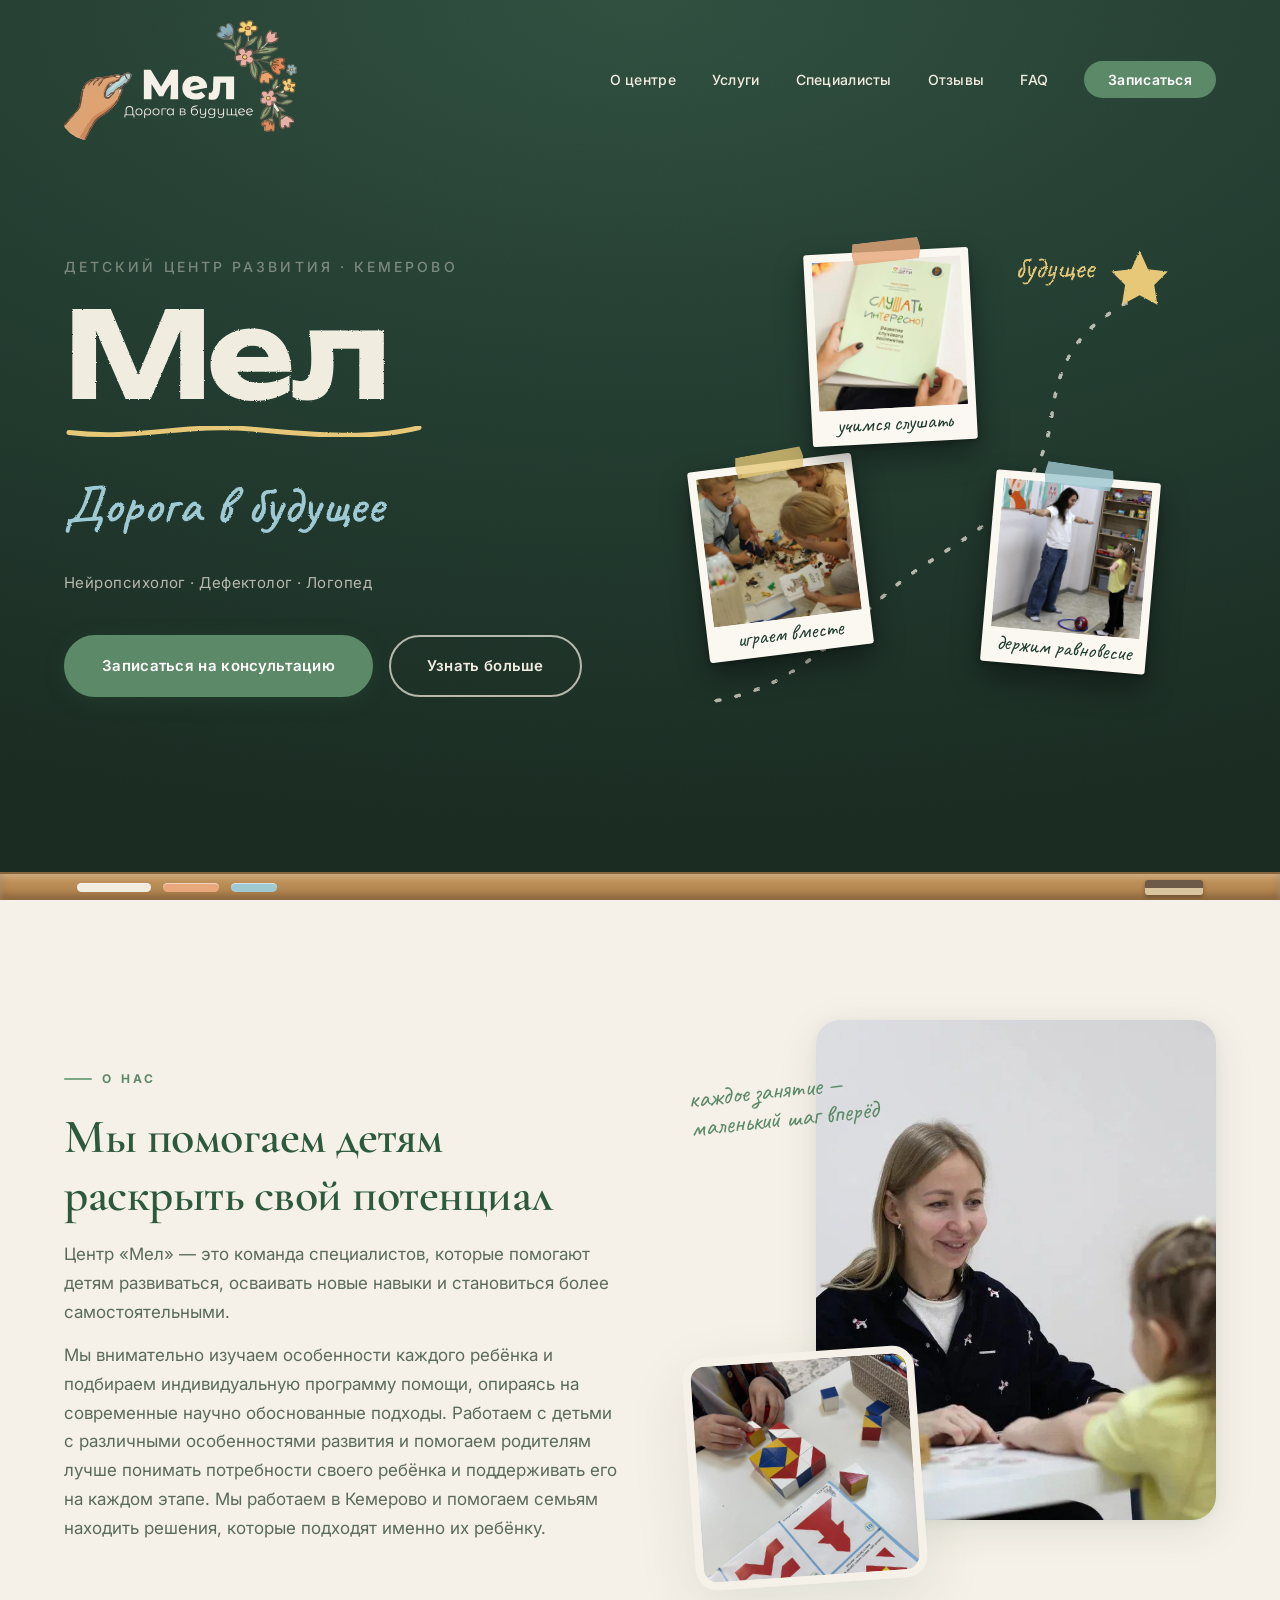
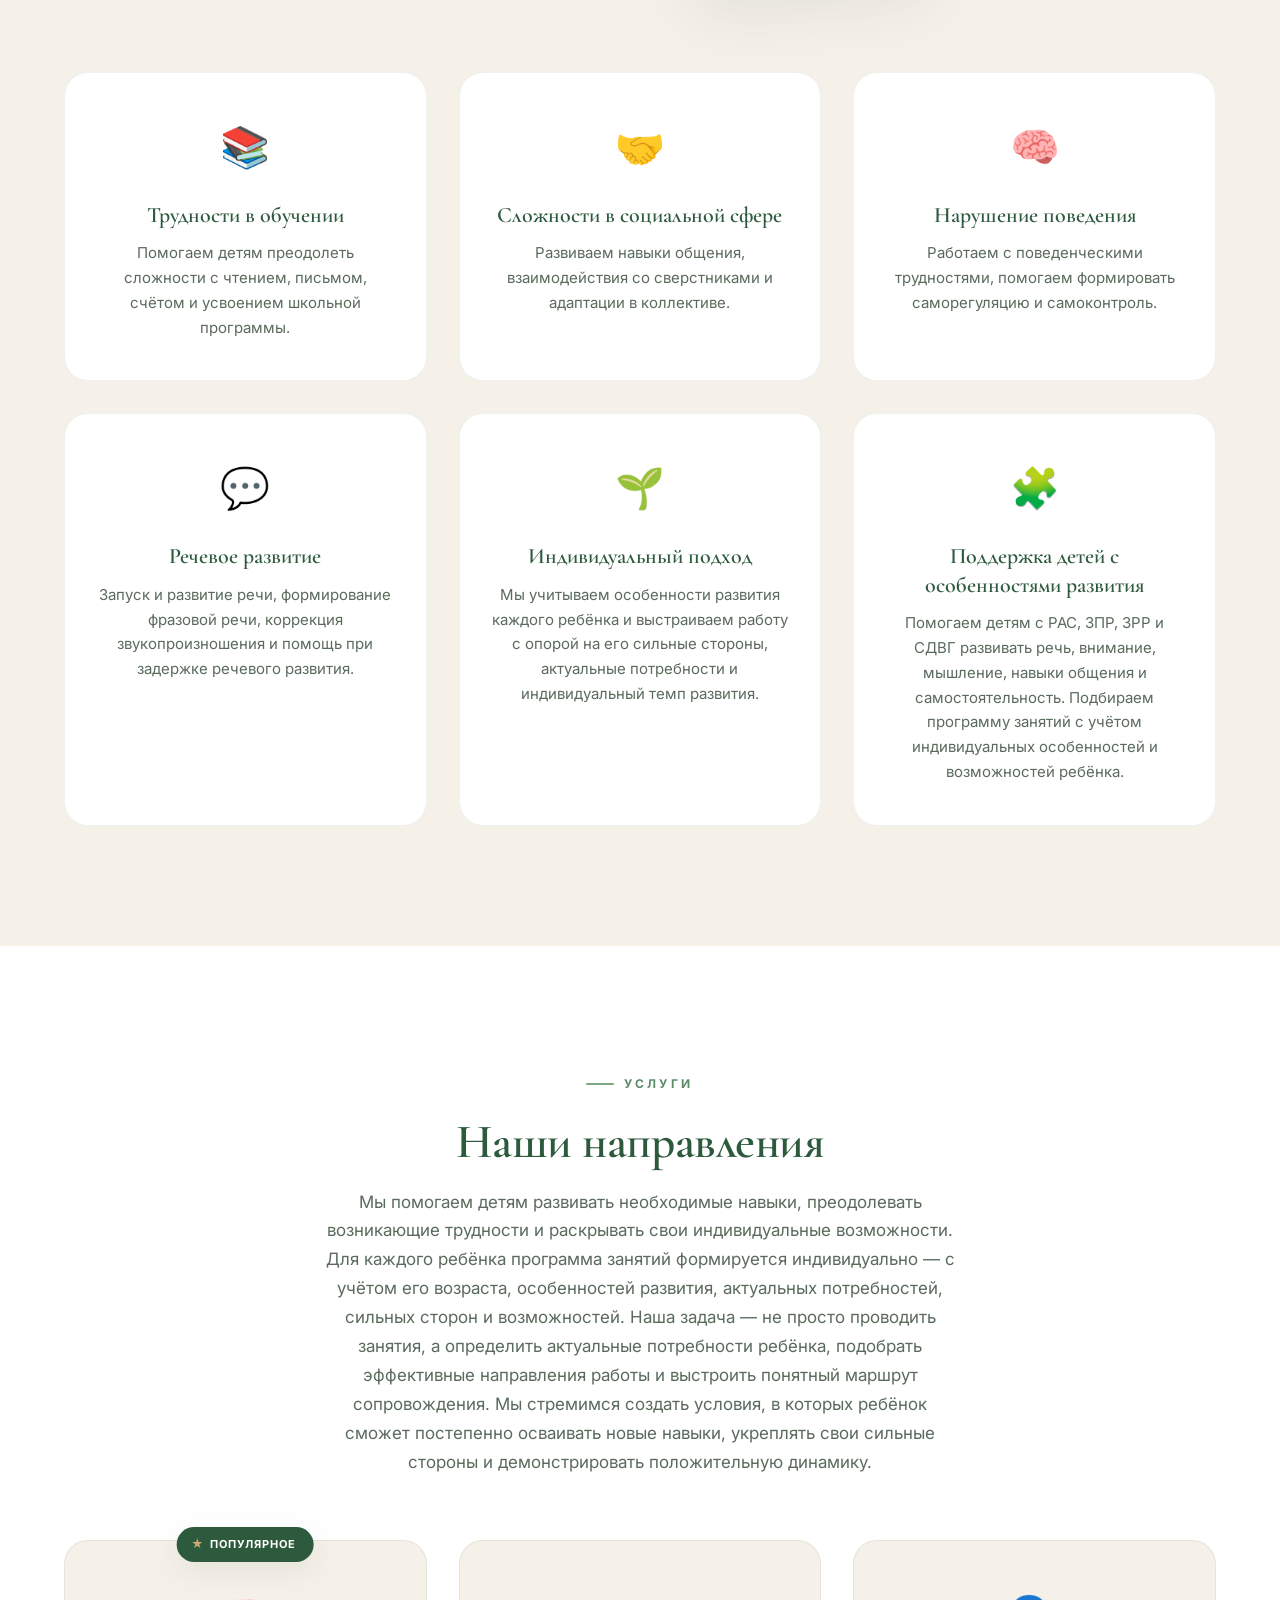
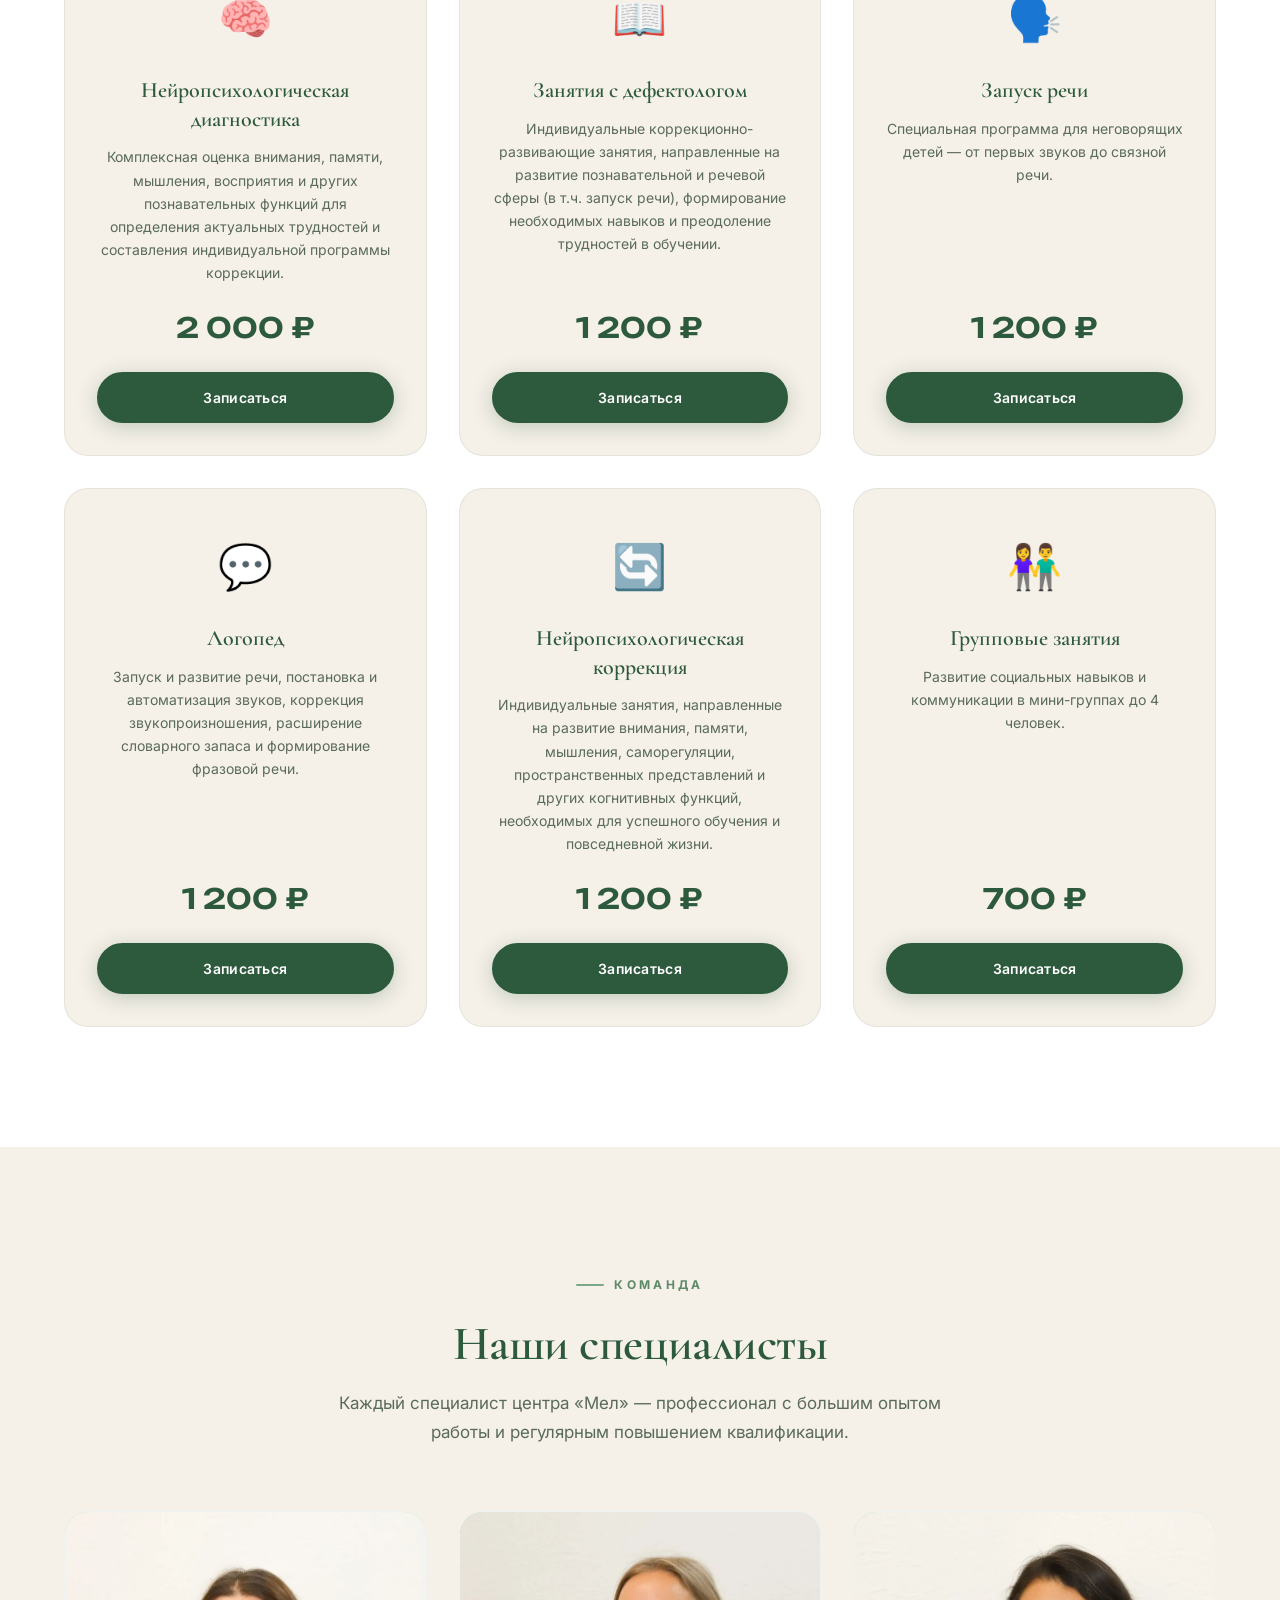
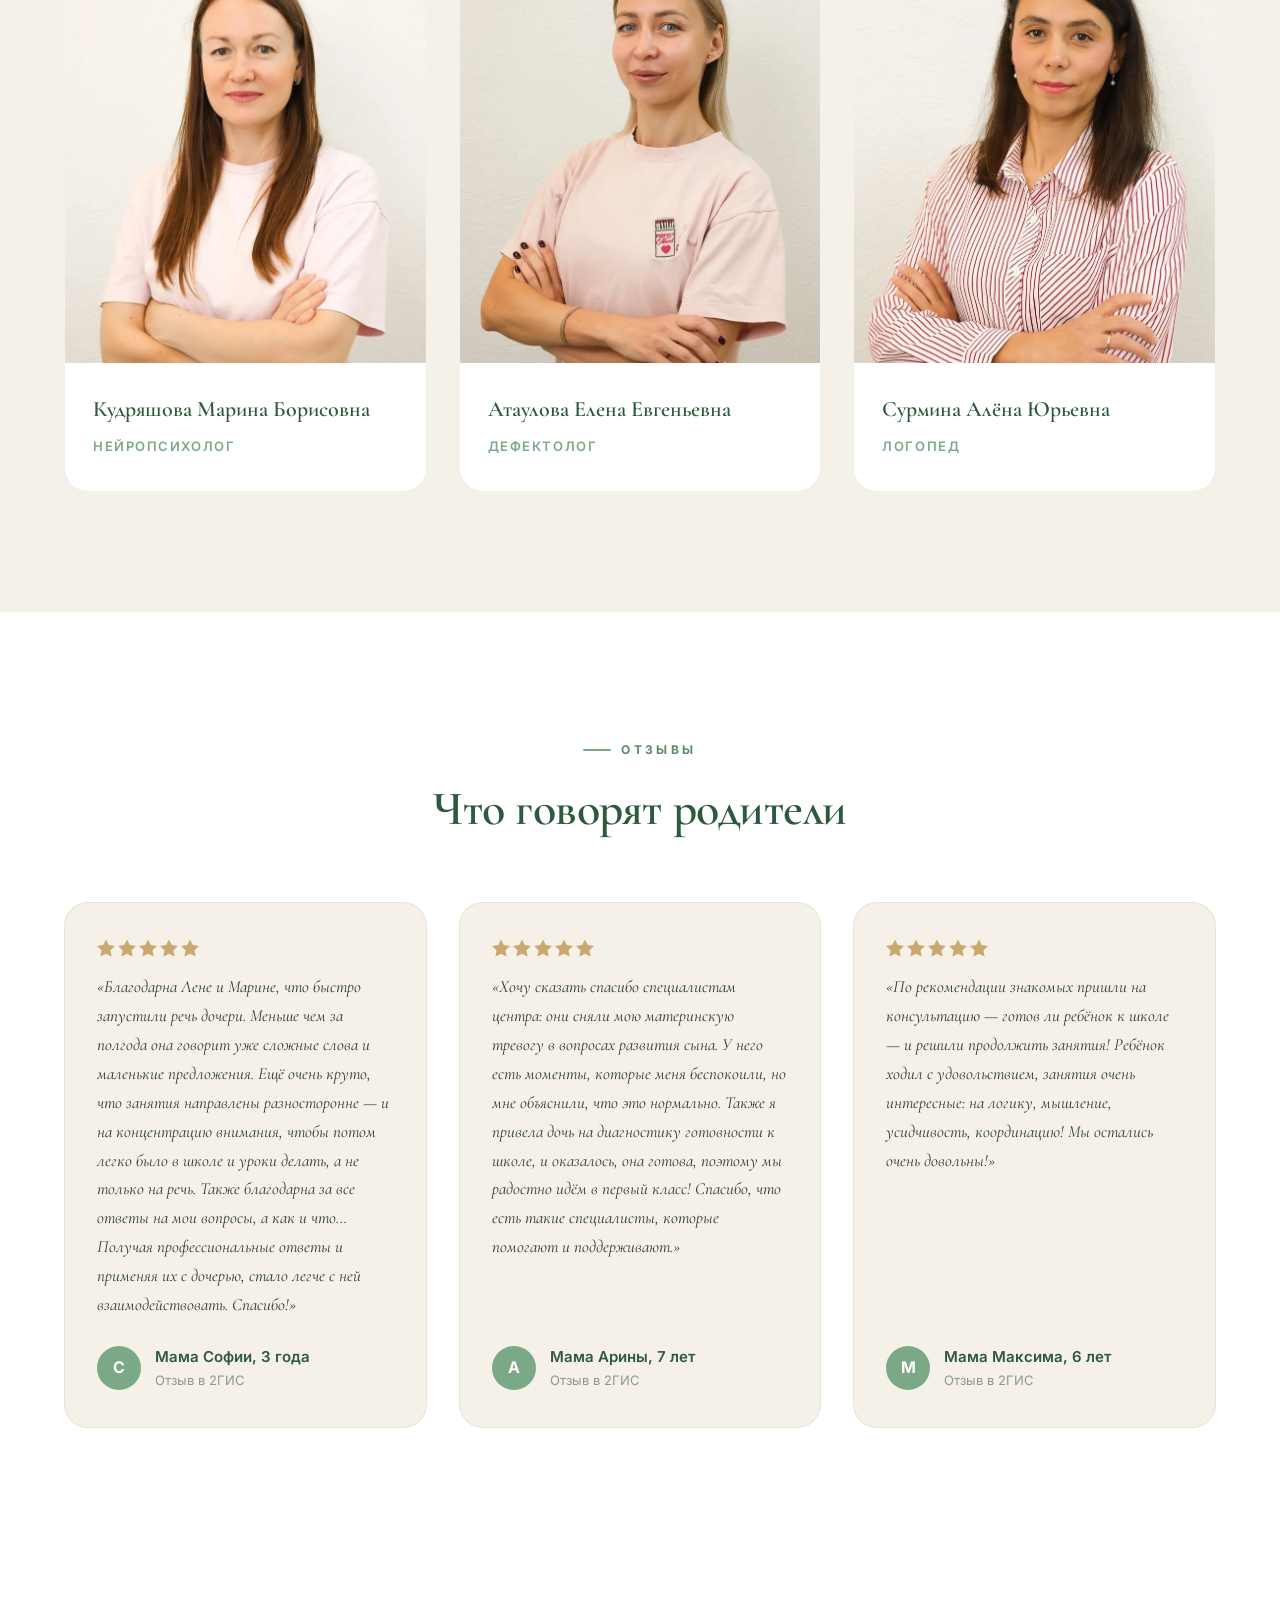
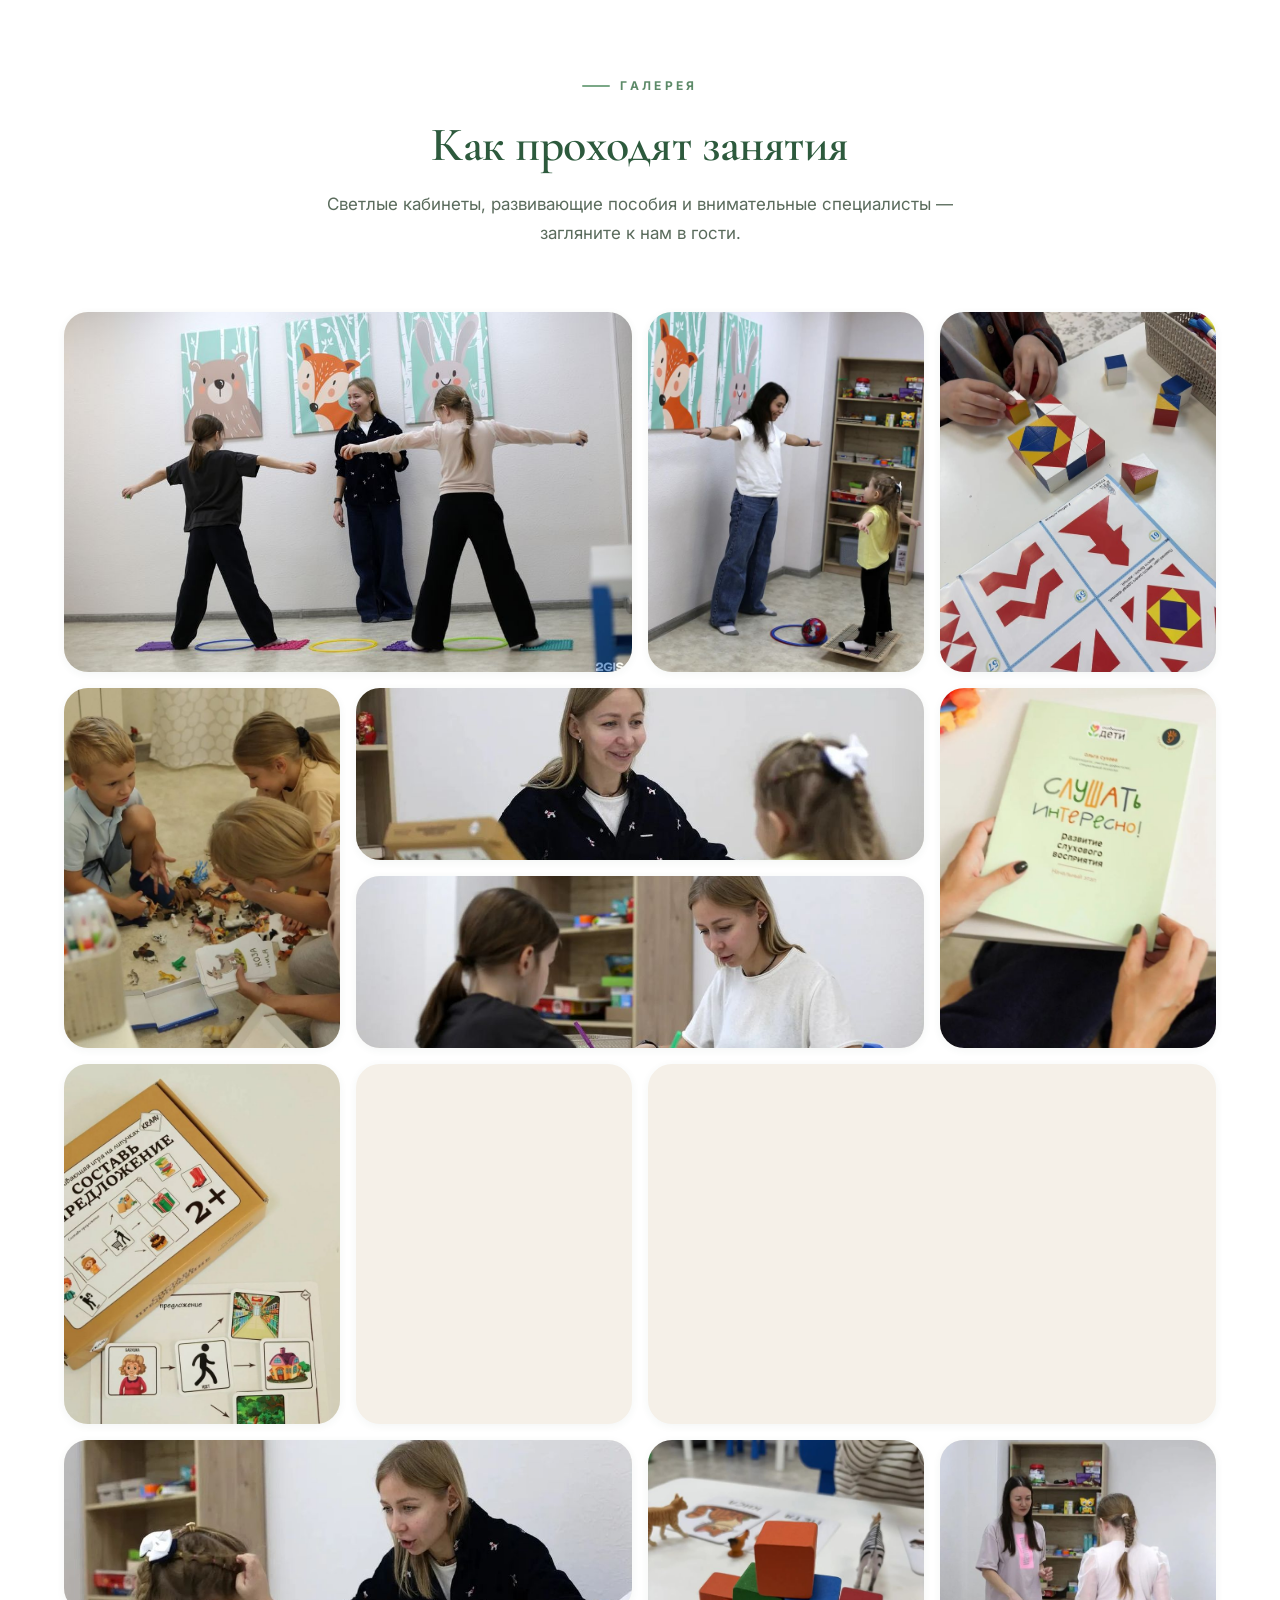
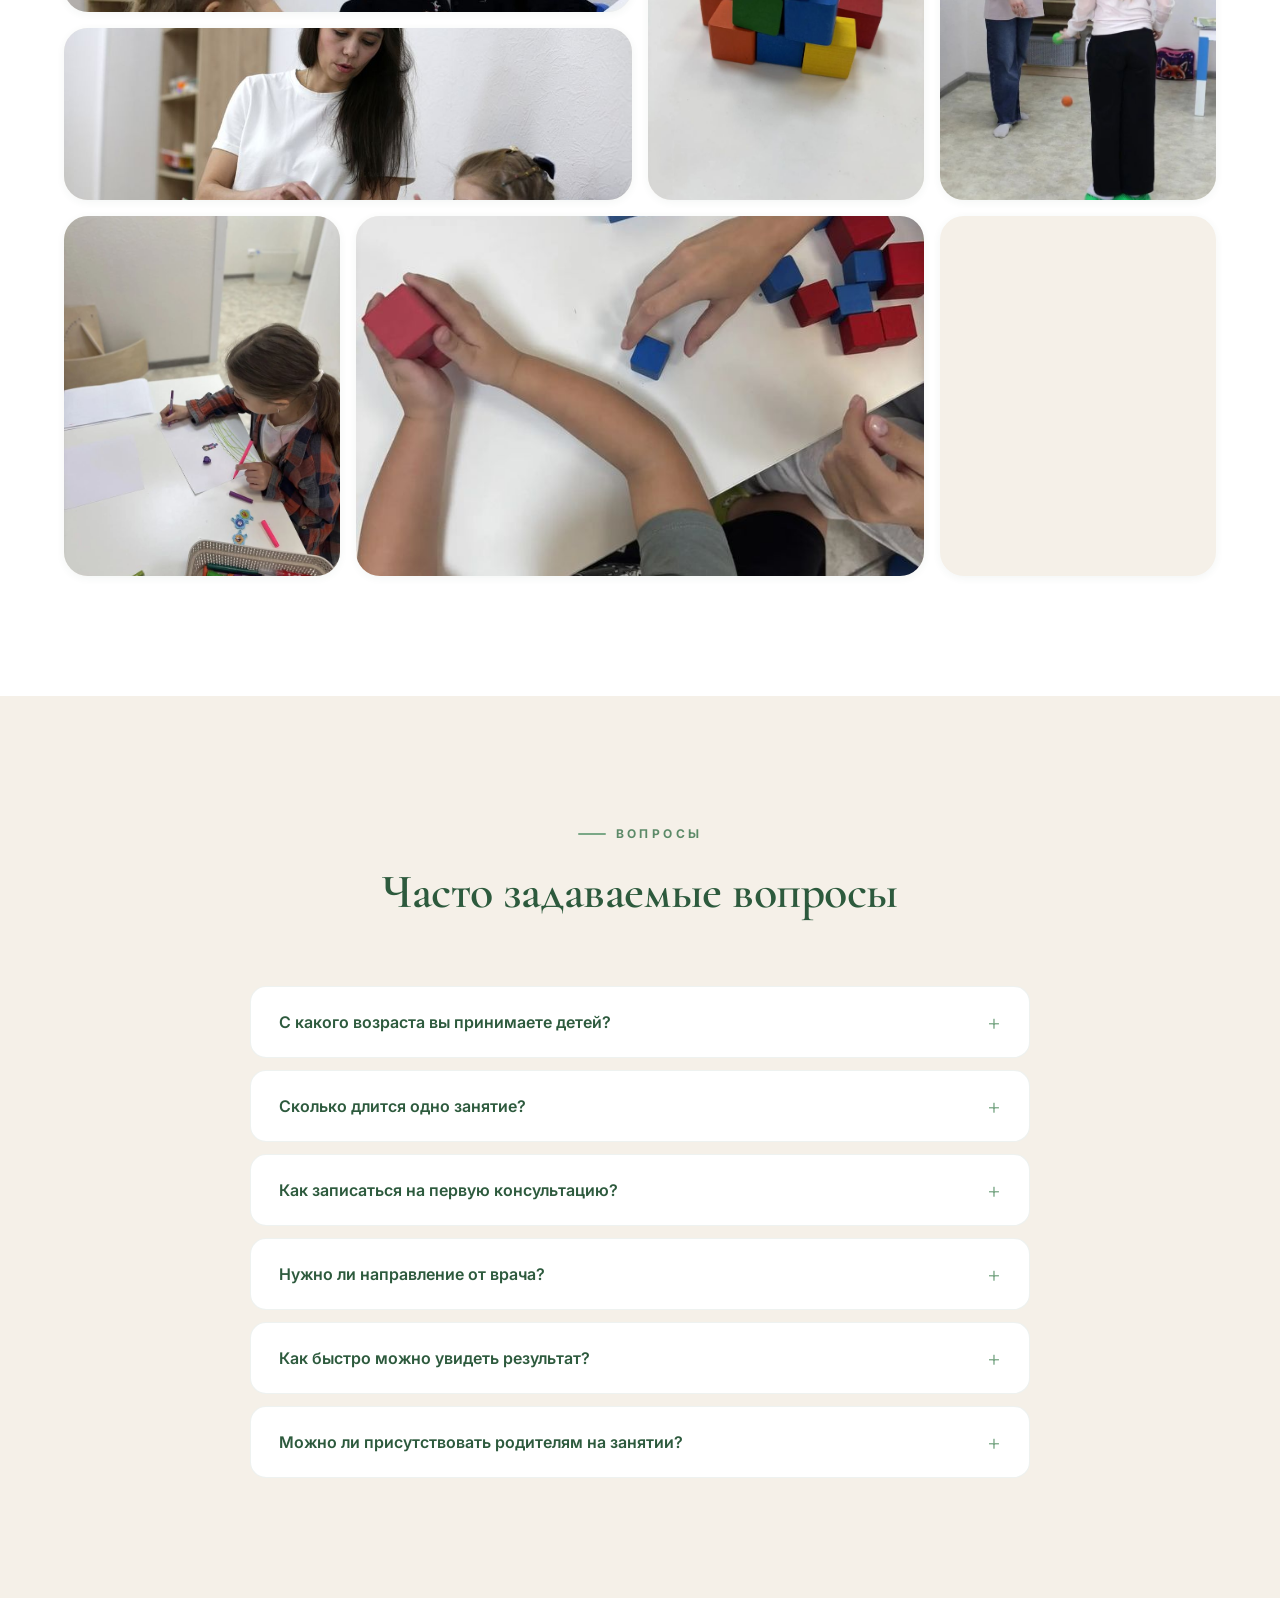
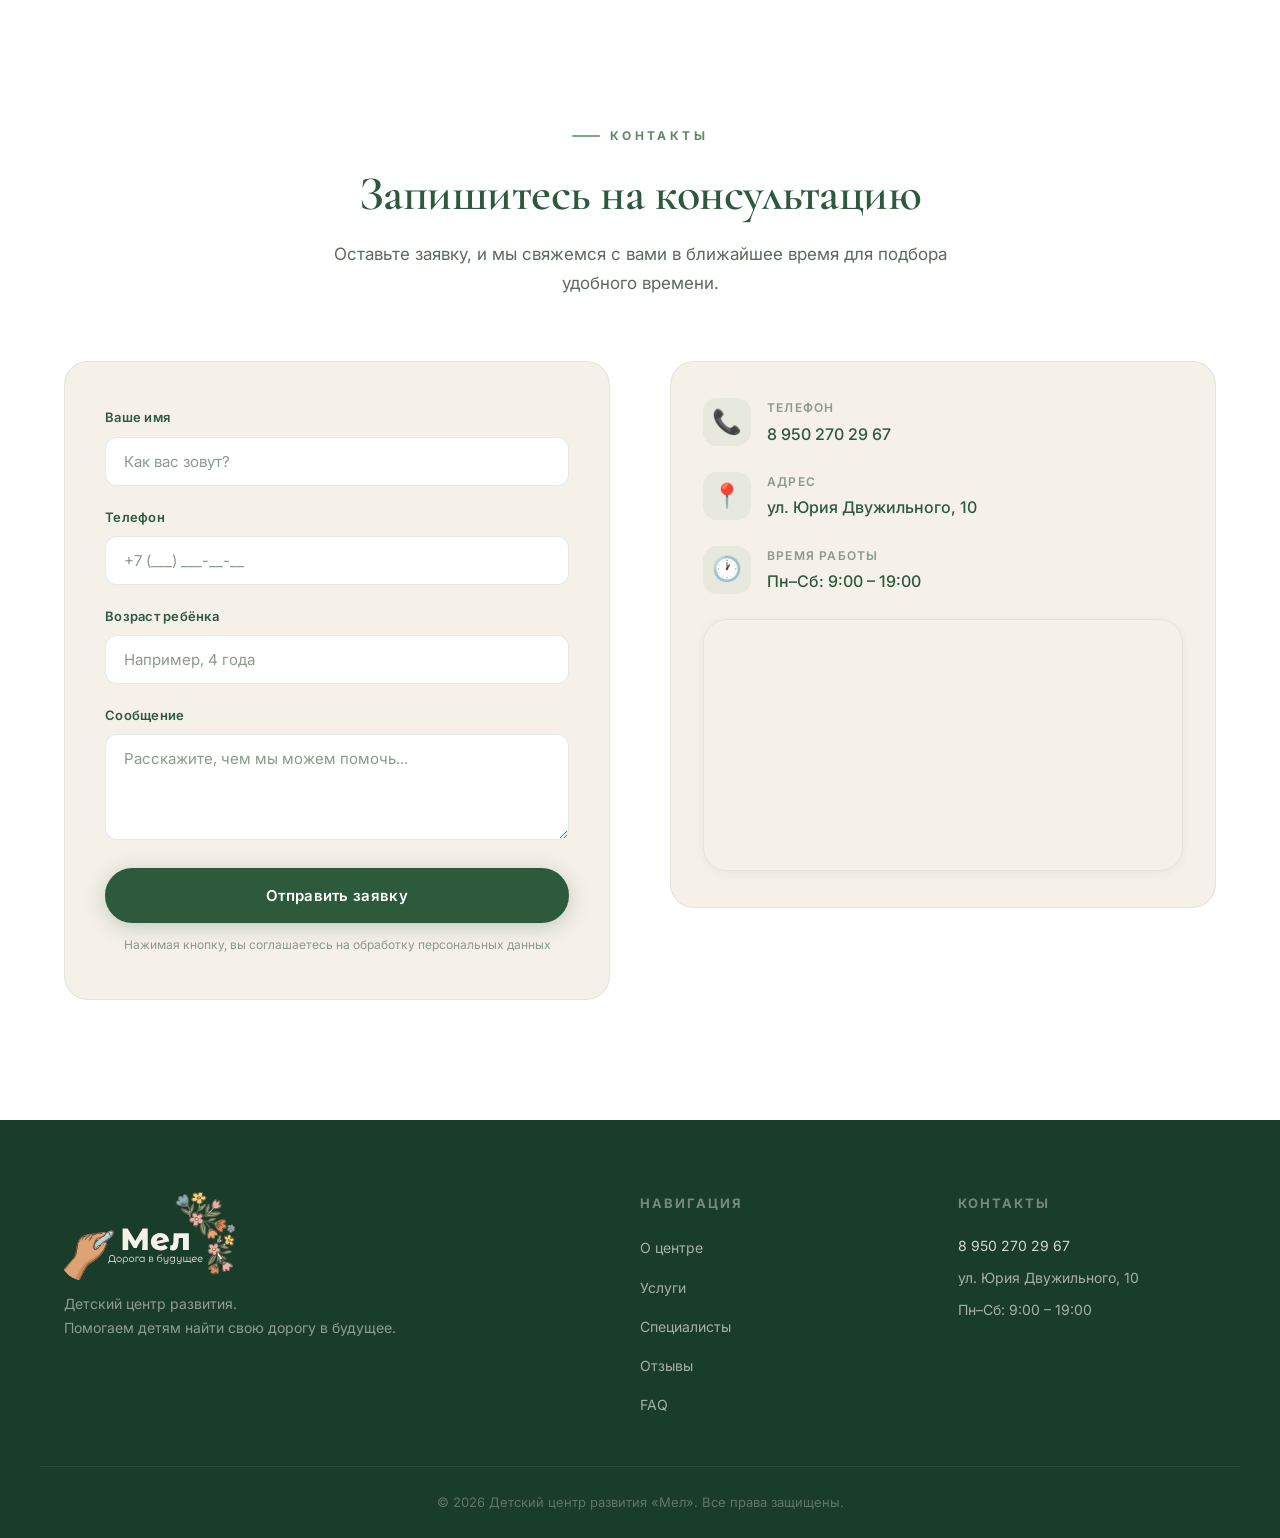
==== commit 2b6af7b1: "del e-mail" ====
--- a/index.html
+++ b/index.html
@@ -81,15 +81,18 @@
                         <text class="hero__road-label" x="380" y="40" text-anchor="end">будущее</text>
                     </svg>
                     <figure class="hero__snap hero__snap--a">
-                        <img src="img/moments/together.jpg" alt="Дети играют вместе на занятии" width="640" height="640">
+                        <img src="img/moments/together.jpg" alt="Дети играют вместе на занятии" width="640"
+                            height="640">
                         <figcaption>играем вместе</figcaption>
                     </figure>
                     <figure class="hero__snap hero__snap--b">
-                        <img src="img/moments/balance.jpg" alt="Упражнение на равновесие со специалистом" width="640" height="640">
+                        <img src="img/moments/balance.jpg" alt="Упражнение на равновесие со специалистом" width="640"
+                            height="640">
                         <figcaption>держим равновесие</figcaption>
                     </figure>
                     <figure class="hero__snap hero__snap--c">
-                        <img src="img/moments/listen.jpg" alt="Пособие для развития слухового восприятия" width="640" height="640">
+                        <img src="img/moments/listen.jpg" alt="Пособие для развития слухового восприятия" width="640"
+                            height="640">
                         <figcaption>учимся слушать</figcaption>
                     </figure>
                 </div>
@@ -109,18 +112,23 @@
                     <div class="section__header about__text animate-on-scroll">
                         <span class="section__label">О нас</span>
                         <h2 class="section__title">Мы помогаем детям<br>раскрыть свой потенциал</h2>
-                        <p class="section__desc">Центр «Мел» — это команда специалистов, которые помогают детям развиваться,
+                        <p class="section__desc">Центр «Мел» — это команда специалистов, которые помогают детям
+                            развиваться,
                             осваивать новые навыки и становиться более самостоятельными.</p>
-                        <p class="section__desc">Мы внимательно изучаем особенности каждого ребёнка и подбираем индивидуальную программу помощи,
+                        <p class="section__desc">Мы внимательно изучаем особенности каждого ребёнка и подбираем
+                            индивидуальную программу помощи,
                             опираясь на современные научно обоснованные подходы.
                             Работаем с детьми с различными особенностями развития и помогаем родителям лучше понимать
                             потребности своего ребёнка и поддерживать его на каждом этапе.
-                            Мы работаем в Кемерово и помогаем семьям находить решения, которые подходят именно их ребёнку.
+                            Мы работаем в Кемерово и помогаем семьям находить решения, которые подходят именно их
+                            ребёнку.
                         </p>
                     </div>
                     <div class="about__collage animate-on-scroll">
-                        <img src="img/moments/about-main.jpg" alt="Специалист центра занимается с девочкой" class="about__photo about__photo--main" loading="lazy" width="628" height="786">
-                        <img src="img/moments/about-cubes.jpg" alt="Собираем узор из кубиков по образцу" class="about__photo about__photo--small" loading="lazy" width="560" height="560">
+                        <img src="img/moments/about-main.jpg" alt="Специалист центра занимается с девочкой"
+                            class="about__photo about__photo--main" loading="lazy" width="628" height="786">
+                        <img src="img/moments/about-cubes.jpg" alt="Собираем узор из кубиков по образцу"
+                            class="about__photo about__photo--small" loading="lazy" width="560" height="560">
                         <p class="about__note">каждое занятие —<br>маленький шаг вперёд</p>
                     </div>
                 </div>
@@ -270,7 +278,8 @@
                 <div class="specialists__grid">
                     <div class="specialist-card animate-on-scroll">
                         <div class="specialist-card__photo">
-                            <img src="img/team/marina.jpg" alt="Кудряшова Марина Борисовна, нейропсихолог" class="specialist-card__image" loading="lazy" width="733" height="1100">
+                            <img src="img/team/marina.jpg" alt="Кудряшова Марина Борисовна, нейропсихолог"
+                                class="specialist-card__image" loading="lazy" width="733" height="1100">
                         </div>
                         <div class="specialist-card__info">
                             <h3 class="specialist-card__name">Кудряшова Марина Борисовна</h3>
@@ -280,7 +289,8 @@
 
                     <div class="specialist-card animate-on-scroll">
                         <div class="specialist-card__photo">
-                            <img src="img/team/elena.jpg" alt="Атаулова Елена Евгеньевна, дефектолог" class="specialist-card__image" loading="lazy" width="733" height="1100">
+                            <img src="img/team/elena.jpg" alt="Атаулова Елена Евгеньевна, дефектолог"
+                                class="specialist-card__image" loading="lazy" width="733" height="1100">
                         </div>
                         <div class="specialist-card__info">
                             <h3 class="specialist-card__name">Атаулова Елена Евгеньевна</h3>
@@ -290,7 +300,8 @@
 
                     <div class="specialist-card animate-on-scroll">
                         <div class="specialist-card__photo">
-                            <img src="img/team/alena.jpg" alt="Сурмина Алёна Юрьевна, логопед" class="specialist-card__image" loading="lazy" width="733" height="1100">
+                            <img src="img/team/alena.jpg" alt="Сурмина Алёна Юрьевна, логопед"
+                                class="specialist-card__image" loading="lazy" width="733" height="1100">
                         </div>
                         <div class="specialist-card__info">
                             <h3 class="specialist-card__name">Сурмина Алёна Юрьевна</h3>
@@ -334,10 +345,14 @@
                             </svg>
                         </div>
                         <blockquote class="review-card__text">
-                            «Благодарна Лене и Марине, что быстро запустили речь дочери. Меньше чем за полгода она говорит уже сложные
-                            слова и маленькие предложения. Ещё очень круто, что занятия направлены разносторонне — и на концентрацию
-                            внимания, чтобы потом легко было в школе и уроки делать, а не только на речь. Также благодарна за все ответы
-                            на мои вопросы, а как и что… Получая профессиональные ответы и применяя их с дочерью, стало легче с ней
+                            «Благодарна Лене и Марине, что быстро запустили речь дочери. Меньше чем за полгода она
+                            говорит уже сложные
+                            слова и маленькие предложения. Ещё очень круто, что занятия направлены разносторонне — и на
+                            концентрацию
+                            внимания, чтобы потом легко было в школе и уроки делать, а не только на речь. Также
+                            благодарна за все ответы
+                            на мои вопросы, а как и что… Получая профессиональные ответы и применяя их с дочерью, стало
+                            легче с ней
                             взаимодействовать. Спасибо!»
                         </blockquote>
                         <div class="review-card__author">
@@ -373,9 +388,12 @@
                             </svg>
                         </div>
                         <blockquote class="review-card__text">
-                            «Хочу сказать спасибо специалистам центра: они сняли мою материнскую тревогу в вопросах развития сына. У
-                            него есть моменты, которые меня беспокоили, но мне объяснили, что это нормально. Также я привела дочь на
-                            диагностику готовности к школе, и оказалось, она готова, поэтому мы радостно идём в первый класс! Спасибо,
+                            «Хочу сказать спасибо специалистам центра: они сняли мою материнскую тревогу в вопросах
+                            развития сына. У
+                            него есть моменты, которые меня беспокоили, но мне объяснили, что это нормально. Также я
+                            привела дочь на
+                            диагностику готовности к школе, и оказалось, она готова, поэтому мы радостно идём в первый
+                            класс! Спасибо,
                             что есть такие специалисты, которые помогают и поддерживают.»
                         </blockquote>
                         <div class="review-card__author">
@@ -411,8 +429,10 @@
                             </svg>
                         </div>
                         <blockquote class="review-card__text">
-                            «По рекомендации знакомых пришли на консультацию — готов ли ребёнок к школе — и решили продолжить занятия!
-                            Ребёнок ходил с удовольствием, занятия очень интересные: на логику, мышление, усидчивость, координацию! Мы
+                            «По рекомендации знакомых пришли на консультацию — готов ли ребёнок к школе — и решили
+                            продолжить занятия!
+                            Ребёнок ходил с удовольствием, занятия очень интересные: на логику, мышление, усидчивость,
+                            координацию! Мы
                             остались очень довольны!»
                         </blockquote>
                         <div class="review-card__author">
@@ -433,60 +453,89 @@
                 <div class="section__header animate-on-scroll">
                     <span class="section__label">Галерея</span>
                     <h2 class="section__title">Как проходят занятия</h2>
-                    <p class="section__desc">Светлые кабинеты, развивающие пособия и внимательные специалисты — загляните к нам
+                    <p class="section__desc">Светлые кабинеты, развивающие пособия и внимательные специалисты —
+                        загляните к нам
                         в гости.</p>
                 </div>
                 <div class="gallery__grid">
                     <a href="img/gallery/01.jpg" class="gallery__item gallery__item--big animate-on-scroll">
-                        <img src="img/gallery/01-sm.jpg" alt="Занятие на координацию и равновесие" class="gallery__image" loading="lazy" decoding="async" width="900" height="600">
+                        <img src="img/gallery/01-sm.jpg" alt="Занятие на координацию и равновесие"
+                            class="gallery__image" loading="lazy" decoding="async" width="900" height="600">
                     </a>
                     <a href="img/gallery/02.jpg" class="gallery__item gallery__item--tall animate-on-scroll">
-                        <img src="img/gallery/02-sm.jpg" alt="Упражнение на балансировочной доске" class="gallery__image" loading="lazy" decoding="async" width="600" height="900">
+                        <img src="img/gallery/02-sm.jpg" alt="Упражнение на балансировочной доске"
+                            class="gallery__image" loading="lazy" decoding="async" width="600" height="900">
                     </a>
                     <a href="img/gallery/04.jpg" class="gallery__item gallery__item--tall animate-on-scroll">
-                        <img src="img/gallery/04-sm.jpg" alt="Собираем узор из кубиков" class="gallery__image" loading="lazy" decoding="async" width="675" height="900">
+                        <img src="img/gallery/04-sm.jpg" alt="Собираем узор из кубиков" class="gallery__image"
+                            loading="lazy" decoding="async" width="675" height="900">
                     </a>
                     <a href="img/gallery/05.jpg" class="gallery__item gallery__item--tall animate-on-scroll">
-                        <img src="img/gallery/05-sm.jpg" alt="Дети играют вместе" class="gallery__image" loading="lazy" decoding="async" width="600" height="900">
+                        <img src="img/gallery/05-sm.jpg" alt="Дети играют вместе" class="gallery__image" loading="lazy"
+                            decoding="async" width="600" height="900">
                     </a>
                     <a href="img/gallery/03.jpg" class="gallery__item gallery__item--wide animate-on-scroll">
-                        <img src="img/gallery/03-sm.jpg" alt="Индивидуальное занятие со специалистом" class="gallery__image" loading="lazy" decoding="async" width="900" height="600">
+                        <img src="img/gallery/03-sm.jpg" alt="Индивидуальное занятие со специалистом"
+                            class="gallery__image" loading="lazy" decoding="async" width="900" height="600">
                     </a>
                     <a href="img/gallery/07.jpg" class="gallery__item gallery__item--tall animate-on-scroll">
-                        <img src="img/gallery/07-sm.jpg" alt="Пособие «Слушать интересно!» для развития слухового восприятия" class="gallery__image" loading="lazy" decoding="async" width="600" height="900">
+                        <img src="img/gallery/07-sm.jpg"
+                            alt="Пособие «Слушать интересно!» для развития слухового восприятия" class="gallery__image"
+                            loading="lazy" decoding="async" width="600" height="900">
                     </a>
                     <a href="img/gallery/06.jpg" class="gallery__item gallery__item--wide animate-on-scroll">
-                        <img src="img/gallery/06-sm.jpg" alt="Занятие за столом: письмо и рисование" class="gallery__image" loading="lazy" decoding="async" width="900" height="600">
-                    </a>
-                    <a href="img/gallery/09.jpg" class="gallery__item gallery__item--tall gallery__item--extra animate-on-scroll">
-                        <img src="img/gallery/09-sm.jpg" alt="Игра «Составь предложение»" class="gallery__image" loading="lazy" decoding="async" width="720" height="900">
-                    </a>
-                    <a href="img/gallery/10.jpg" class="gallery__item gallery__item--tall gallery__item--extra animate-on-scroll">
-                        <img src="img/gallery/10-sm.jpg" alt="Упражнения на равновесие в группе" class="gallery__image" loading="lazy" decoding="async" width="600" height="900">
-                    </a>
-                    <a href="img/gallery/08.jpg" class="gallery__item gallery__item--big gallery__item--extra animate-on-scroll">
-                        <img src="img/gallery/08-sm.jpg" alt="Разминка на занятии" class="gallery__image" loading="lazy" decoding="async" width="900" height="600">
-                    </a>
-                    <a href="img/gallery/11.jpg" class="gallery__item gallery__item--wide gallery__item--extra animate-on-scroll">
-                        <img src="img/gallery/11-sm.jpg" alt="Занятие со специалистом за столом" class="gallery__image" loading="lazy" decoding="async" width="900" height="600">
-                    </a>
-                    <a href="img/gallery/12.jpg" class="gallery__item gallery__item--tall gallery__item--extra animate-on-scroll">
-                        <img src="img/gallery/12-sm.jpg" alt="Постройка из цветных кубиков" class="gallery__image" loading="lazy" decoding="async" width="675" height="900">
-                    </a>
-                    <a href="img/gallery/13.jpg" class="gallery__item gallery__item--tall gallery__item--extra animate-on-scroll">
-                        <img src="img/gallery/13-sm.jpg" alt="Упражнение с мячом на балансировочной подушке" class="gallery__image" loading="lazy" decoding="async" width="599" height="900">
-                    </a>
-                    <a href="img/gallery/14.jpg" class="gallery__item gallery__item--wide gallery__item--extra animate-on-scroll">
-                        <img src="img/gallery/14-sm.jpg" alt="Индивидуальное занятие" class="gallery__image" loading="lazy" decoding="async" width="900" height="600">
-                    </a>
-                    <a href="img/gallery/15.jpg" class="gallery__item gallery__item--tall gallery__item--extra animate-on-scroll">
-                        <img src="img/gallery/15-sm.jpg" alt="Рисуем на занятии" class="gallery__image" loading="lazy" decoding="async" width="675" height="900">
-                    </a>
-                    <a href="img/gallery/16.jpg" class="gallery__item gallery__item--big gallery__item--extra animate-on-scroll">
-                        <img src="img/gallery/16-sm.jpg" alt="Конструирование из кубиков" class="gallery__image" loading="lazy" decoding="async" width="675" height="900">
-                    </a>
-                    <a href="img/gallery/17.jpg" class="gallery__item gallery__item--tall gallery__item--extra animate-on-scroll">
-                        <img src="img/gallery/17-sm.jpg" alt="Собираем фигуру по образцу" class="gallery__image" loading="lazy" decoding="async" width="675" height="900">
+                        <img src="img/gallery/06-sm.jpg" alt="Занятие за столом: письмо и рисование"
+                            class="gallery__image" loading="lazy" decoding="async" width="900" height="600">
+                    </a>
+                    <a href="img/gallery/09.jpg"
+                        class="gallery__item gallery__item--tall gallery__item--extra animate-on-scroll">
+                        <img src="img/gallery/09-sm.jpg" alt="Игра «Составь предложение»" class="gallery__image"
+                            loading="lazy" decoding="async" width="720" height="900">
+                    </a>
+                    <a href="img/gallery/10.jpg"
+                        class="gallery__item gallery__item--tall gallery__item--extra animate-on-scroll">
+                        <img src="img/gallery/10-sm.jpg" alt="Упражнения на равновесие в группе" class="gallery__image"
+                            loading="lazy" decoding="async" width="600" height="900">
+                    </a>
+                    <a href="img/gallery/08.jpg"
+                        class="gallery__item gallery__item--big gallery__item--extra animate-on-scroll">
+                        <img src="img/gallery/08-sm.jpg" alt="Разминка на занятии" class="gallery__image" loading="lazy"
+                            decoding="async" width="900" height="600">
+                    </a>
+                    <a href="img/gallery/11.jpg"
+                        class="gallery__item gallery__item--wide gallery__item--extra animate-on-scroll">
+                        <img src="img/gallery/11-sm.jpg" alt="Занятие со специалистом за столом" class="gallery__image"
+                            loading="lazy" decoding="async" width="900" height="600">
+                    </a>
+                    <a href="img/gallery/12.jpg"
+                        class="gallery__item gallery__item--tall gallery__item--extra animate-on-scroll">
+                        <img src="img/gallery/12-sm.jpg" alt="Постройка из цветных кубиков" class="gallery__image"
+                            loading="lazy" decoding="async" width="675" height="900">
+                    </a>
+                    <a href="img/gallery/13.jpg"
+                        class="gallery__item gallery__item--tall gallery__item--extra animate-on-scroll">
+                        <img src="img/gallery/13-sm.jpg" alt="Упражнение с мячом на балансировочной подушке"
+                            class="gallery__image" loading="lazy" decoding="async" width="599" height="900">
+                    </a>
+                    <a href="img/gallery/14.jpg"
+                        class="gallery__item gallery__item--wide gallery__item--extra animate-on-scroll">
+                        <img src="img/gallery/14-sm.jpg" alt="Индивидуальное занятие" class="gallery__image"
+                            loading="lazy" decoding="async" width="900" height="600">
+                    </a>
+                    <a href="img/gallery/15.jpg"
+                        class="gallery__item gallery__item--tall gallery__item--extra animate-on-scroll">
+                        <img src="img/gallery/15-sm.jpg" alt="Рисуем на занятии" class="gallery__image" loading="lazy"
+                            decoding="async" width="675" height="900">
+                    </a>
+                    <a href="img/gallery/16.jpg"
+                        class="gallery__item gallery__item--big gallery__item--extra animate-on-scroll">
+                        <img src="img/gallery/16-sm.jpg" alt="Конструирование из кубиков" class="gallery__image"
+                            loading="lazy" decoding="async" width="675" height="900">
+                    </a>
+                    <a href="img/gallery/17.jpg"
+                        class="gallery__item gallery__item--tall gallery__item--extra animate-on-scroll">
+                        <img src="img/gallery/17-sm.jpg" alt="Собираем фигуру по образцу" class="gallery__image"
+                            loading="lazy" decoding="async" width="675" height="900">
                     </a>
                 </div>
                 <div class="gallery__more">
@@ -641,24 +690,17 @@
                                 </div>
                             </div>
 
-                            <div class="contact__info-item">
-                                <div class="contact__info-icon">✉️</div>
-                                <div>
-                                    <span class="contact__info-label">E-mail</span>
-                                    <a href="mailto:info@mel-centr.ru" class="contact__info-value">info@mel-centr.ru</a>
-                                </div>
+
+
+                            <div class="contact__map">
+                                <iframe
+                                    src="https://yandex.ru/map-widget/v1/?text=Кемерово%2C%20улица%20Юрия%20Двужильного%2C%2010&z=16"
+                                    width="100%" height="250" style="border:0; border-radius: 20px;" allowfullscreen=""
+                                    loading="lazy" title="Карта — расположение центра Мел"></iframe>
                             </div>
                         </div>
-
-                        <div class="contact__map">
-                            <iframe
-                                src="https://yandex.ru/map-widget/v1/?text=Кемерово%2C%20улица%20Юрия%20Двужильного%2C%2010&z=16"
-                                width="100%" height="250" style="border:0; border-radius: 20px;" allowfullscreen=""
-                                loading="lazy" title="Карта — расположение центра Мел"></iframe>
-                        </div>
-                    </div>
-                </div>
-            </div>
+                    </div>
+                </div>
         </section>
     </main>
 
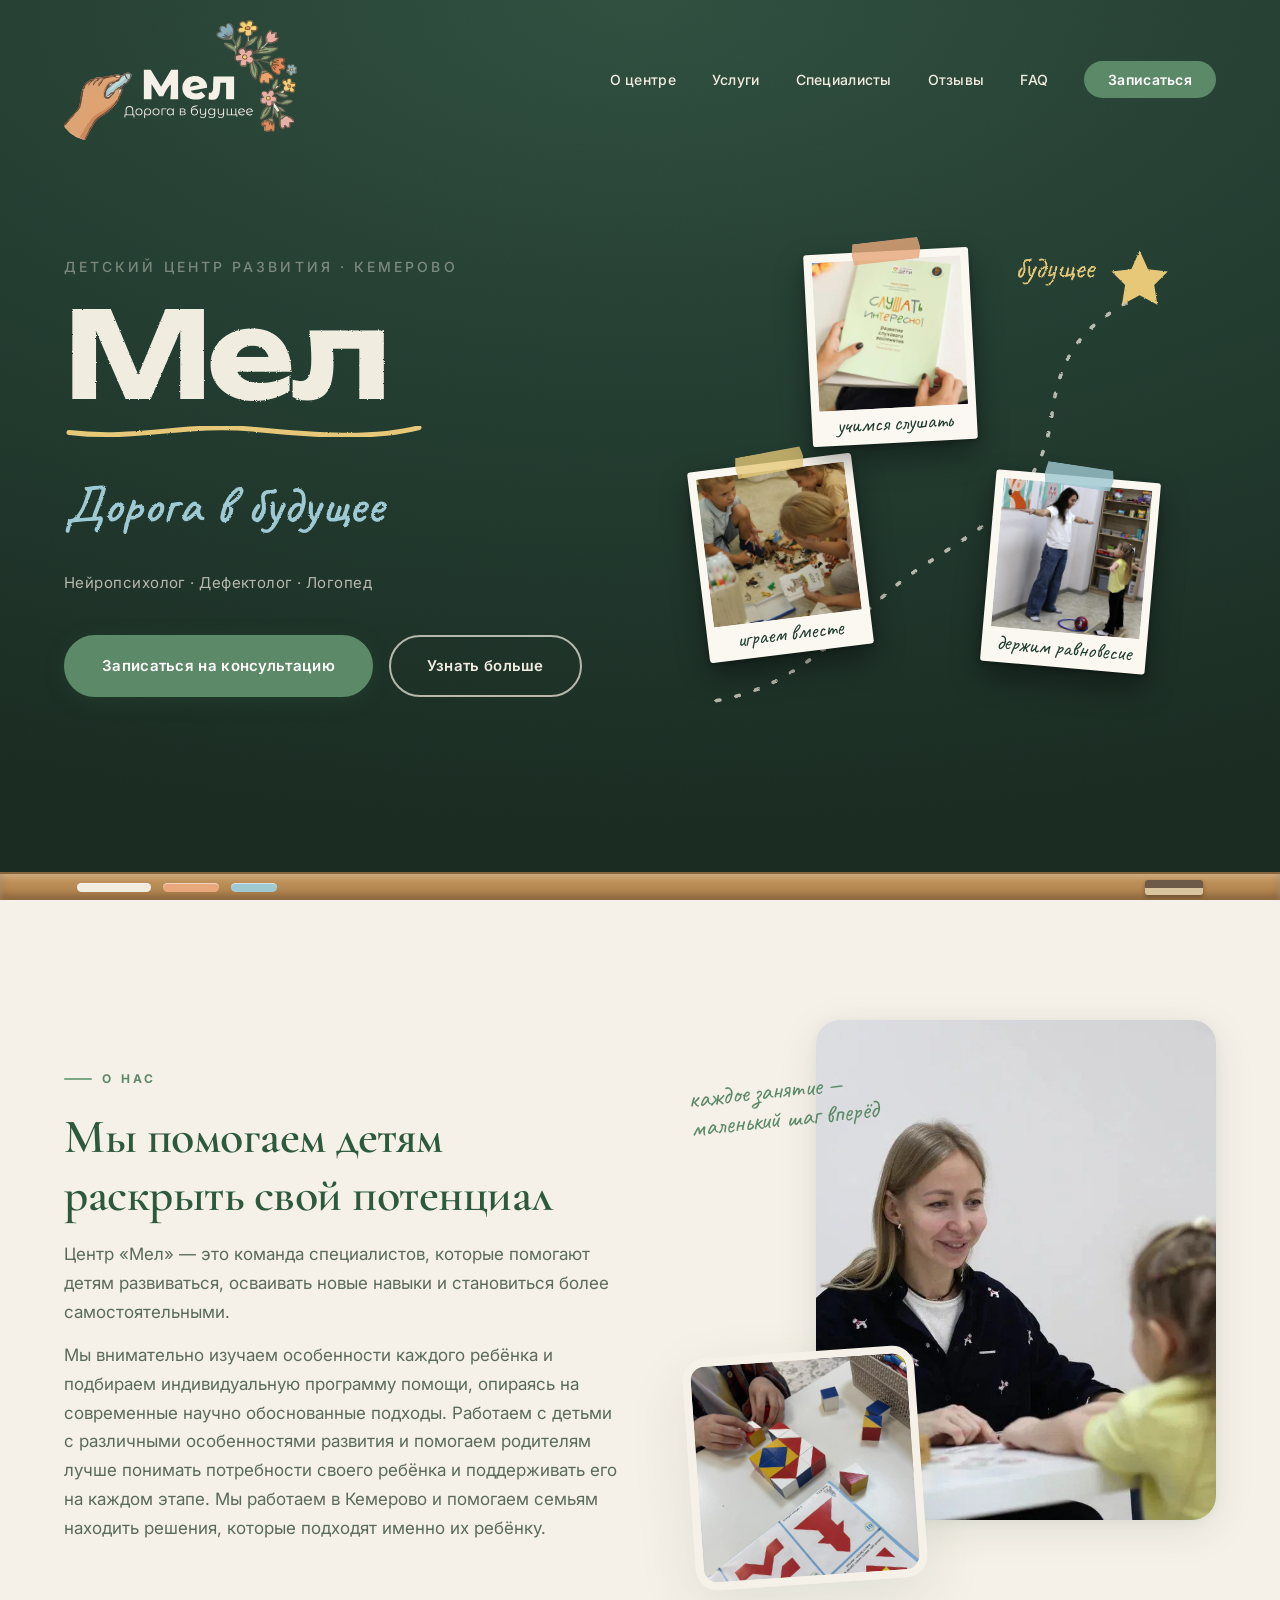
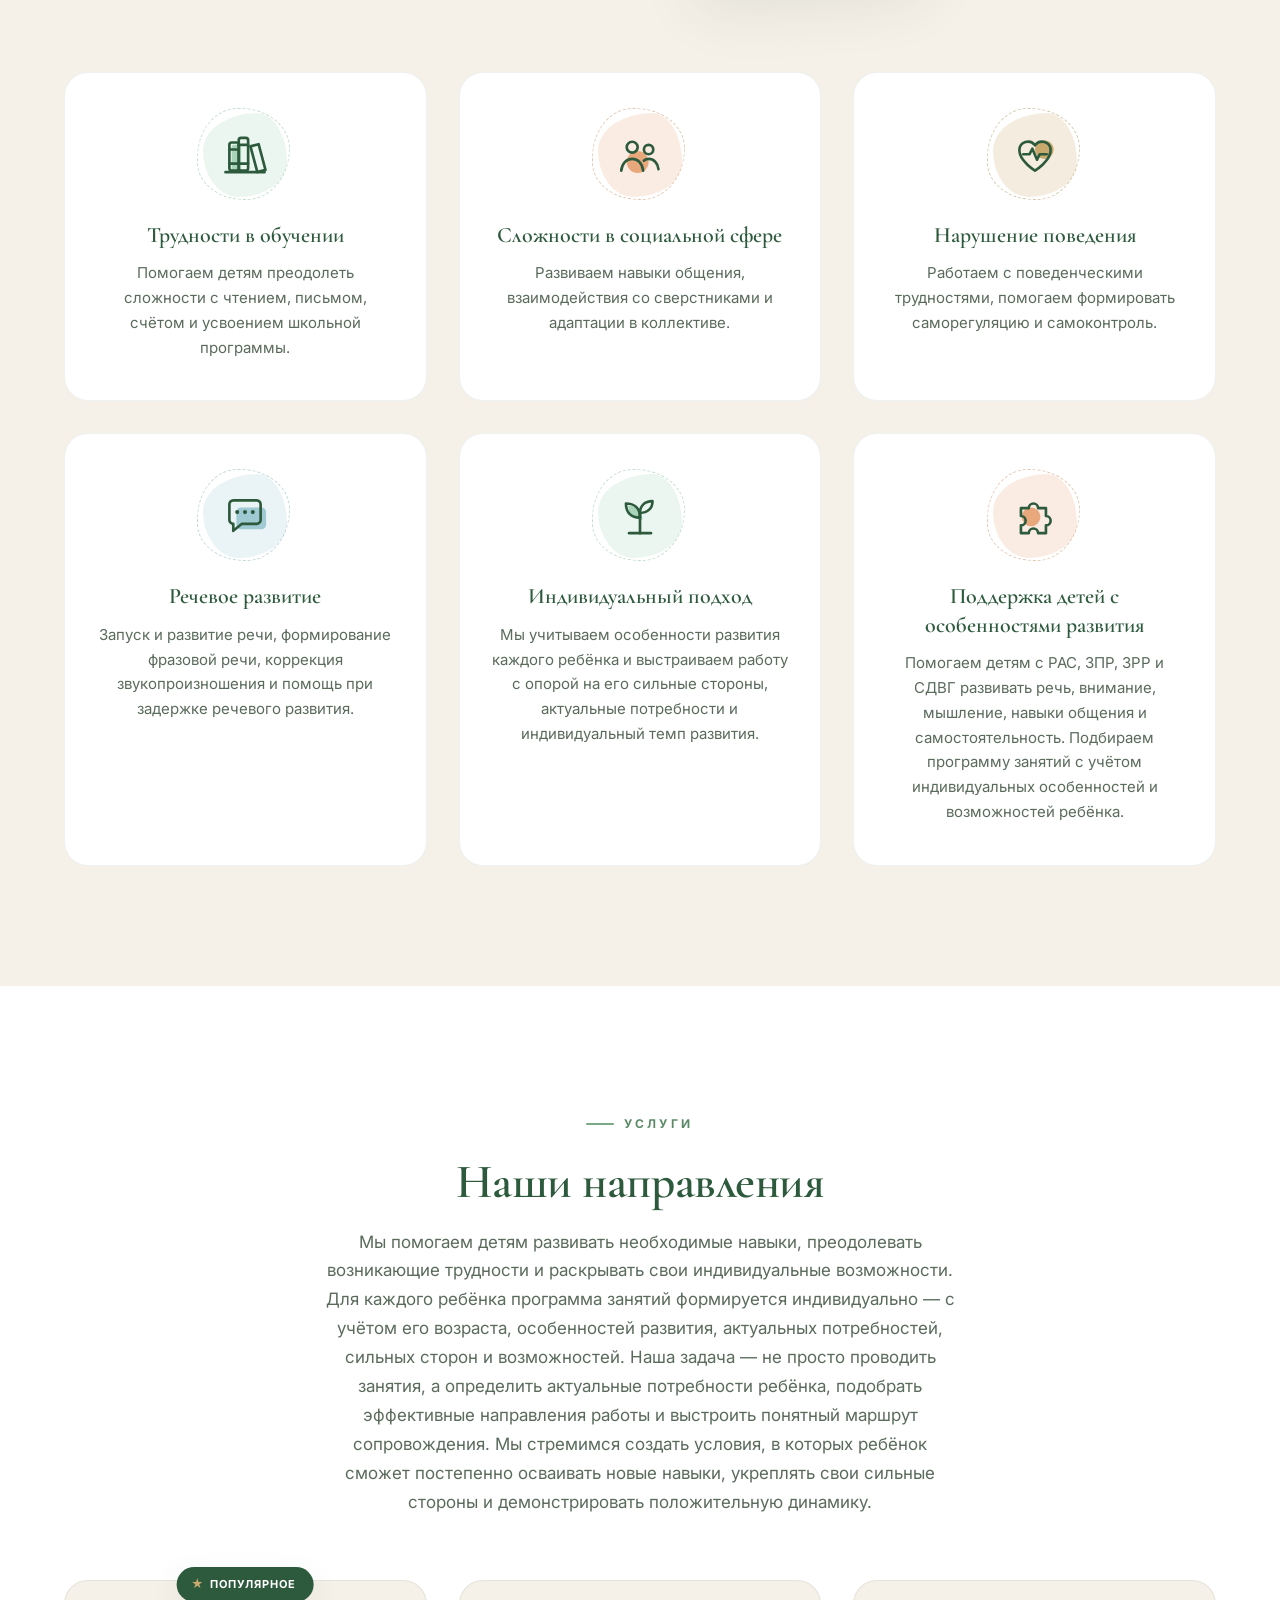
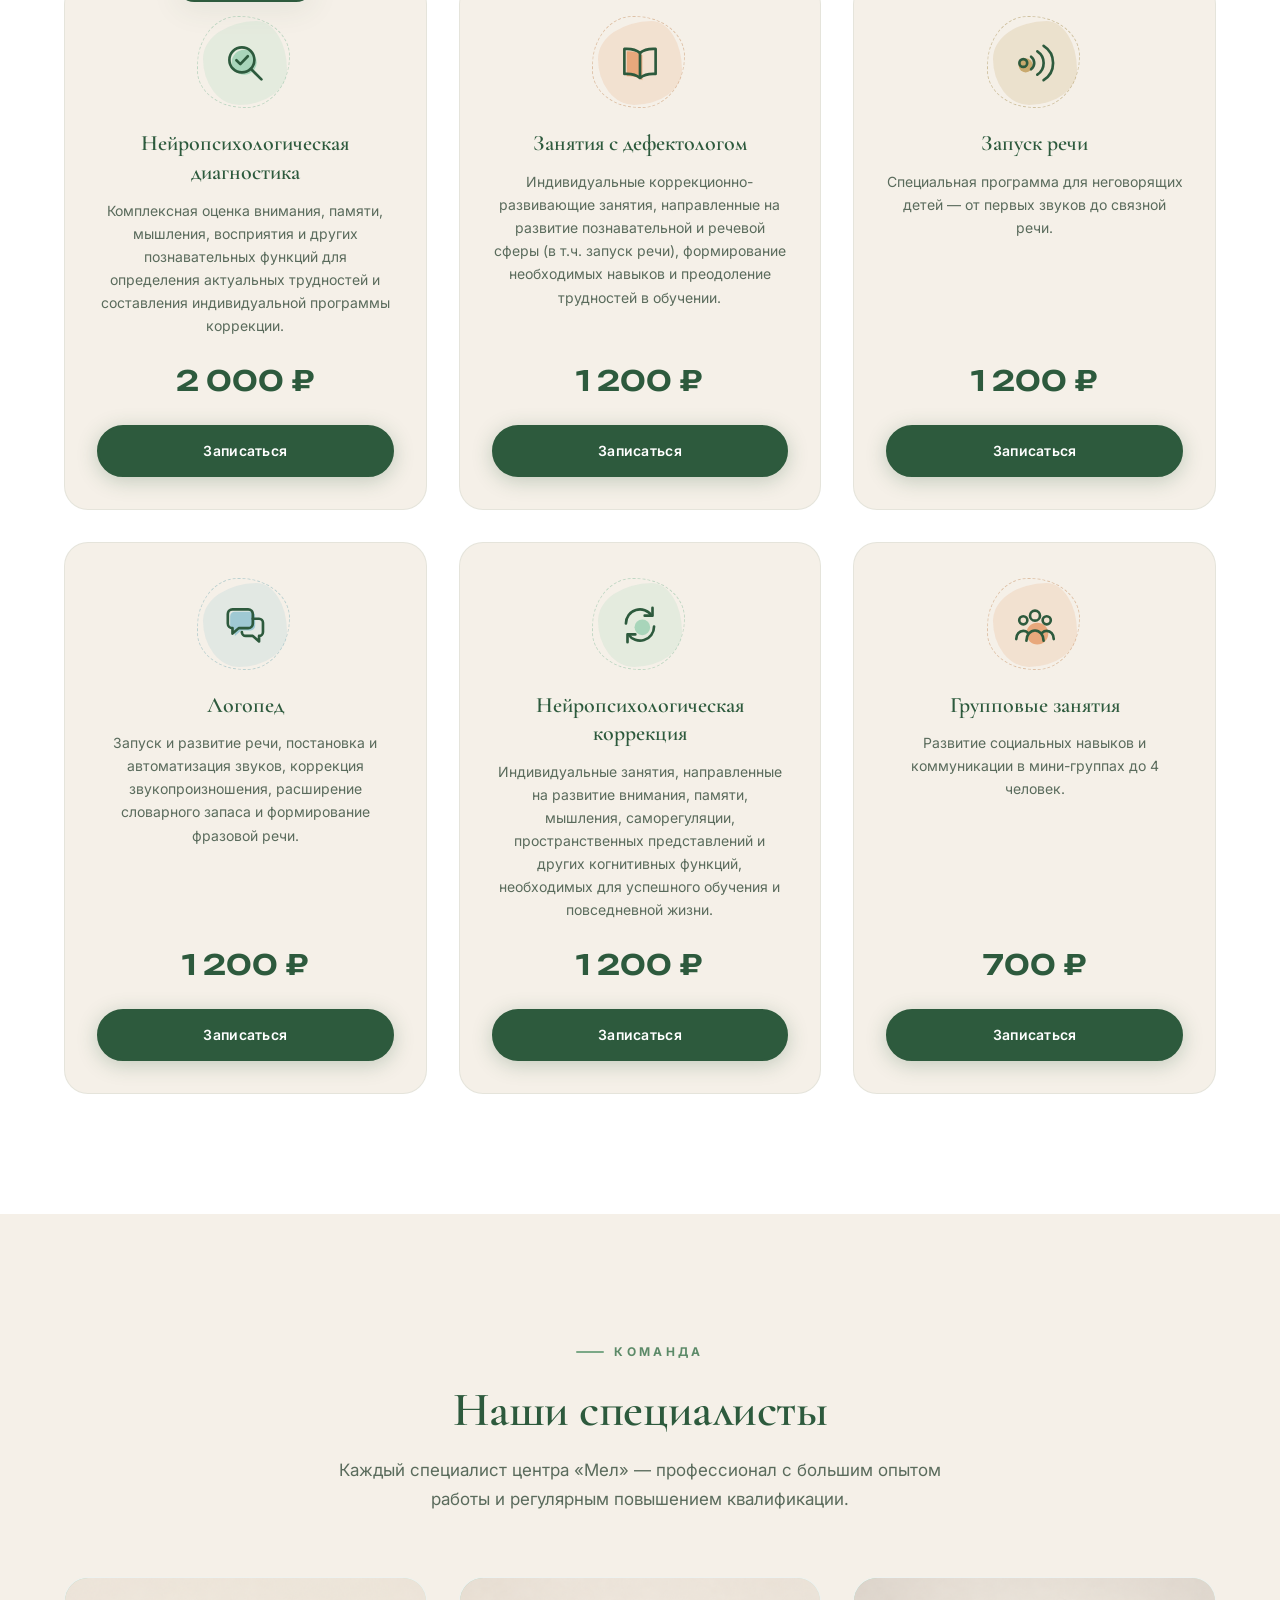
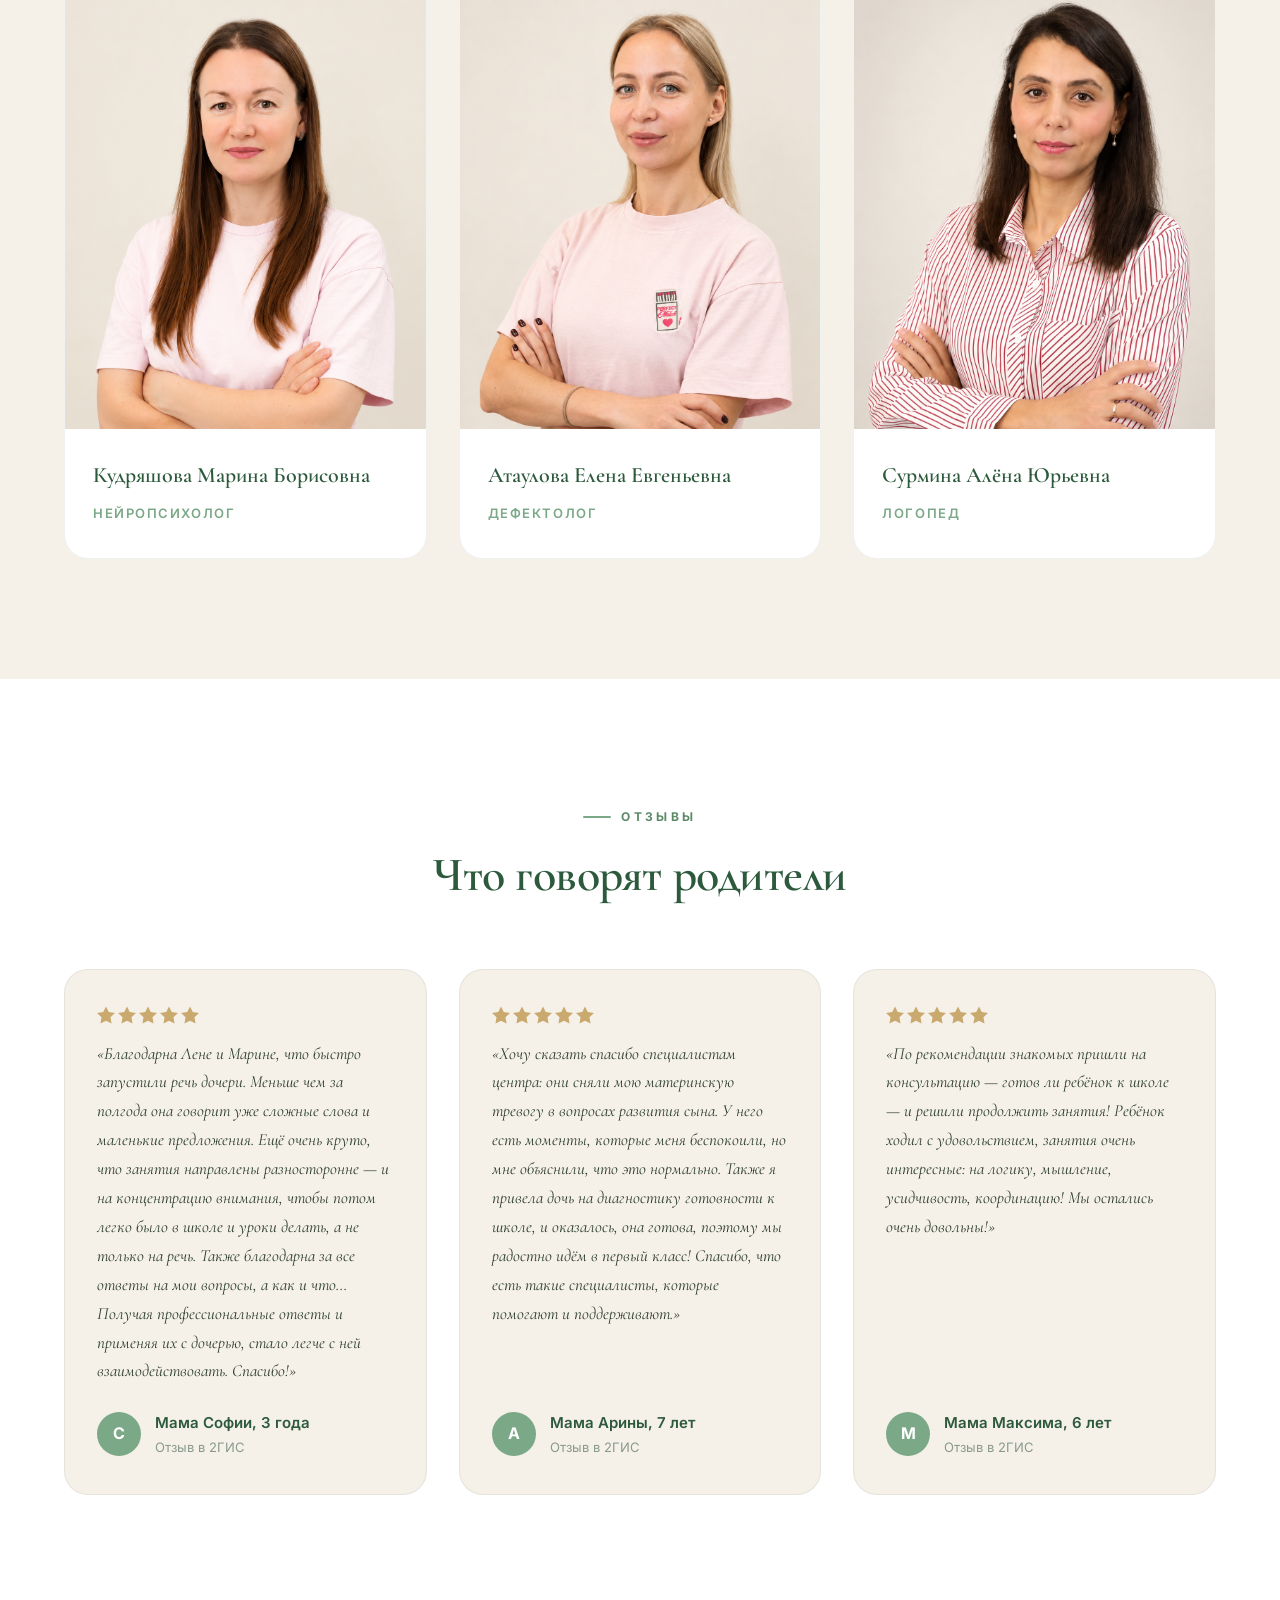
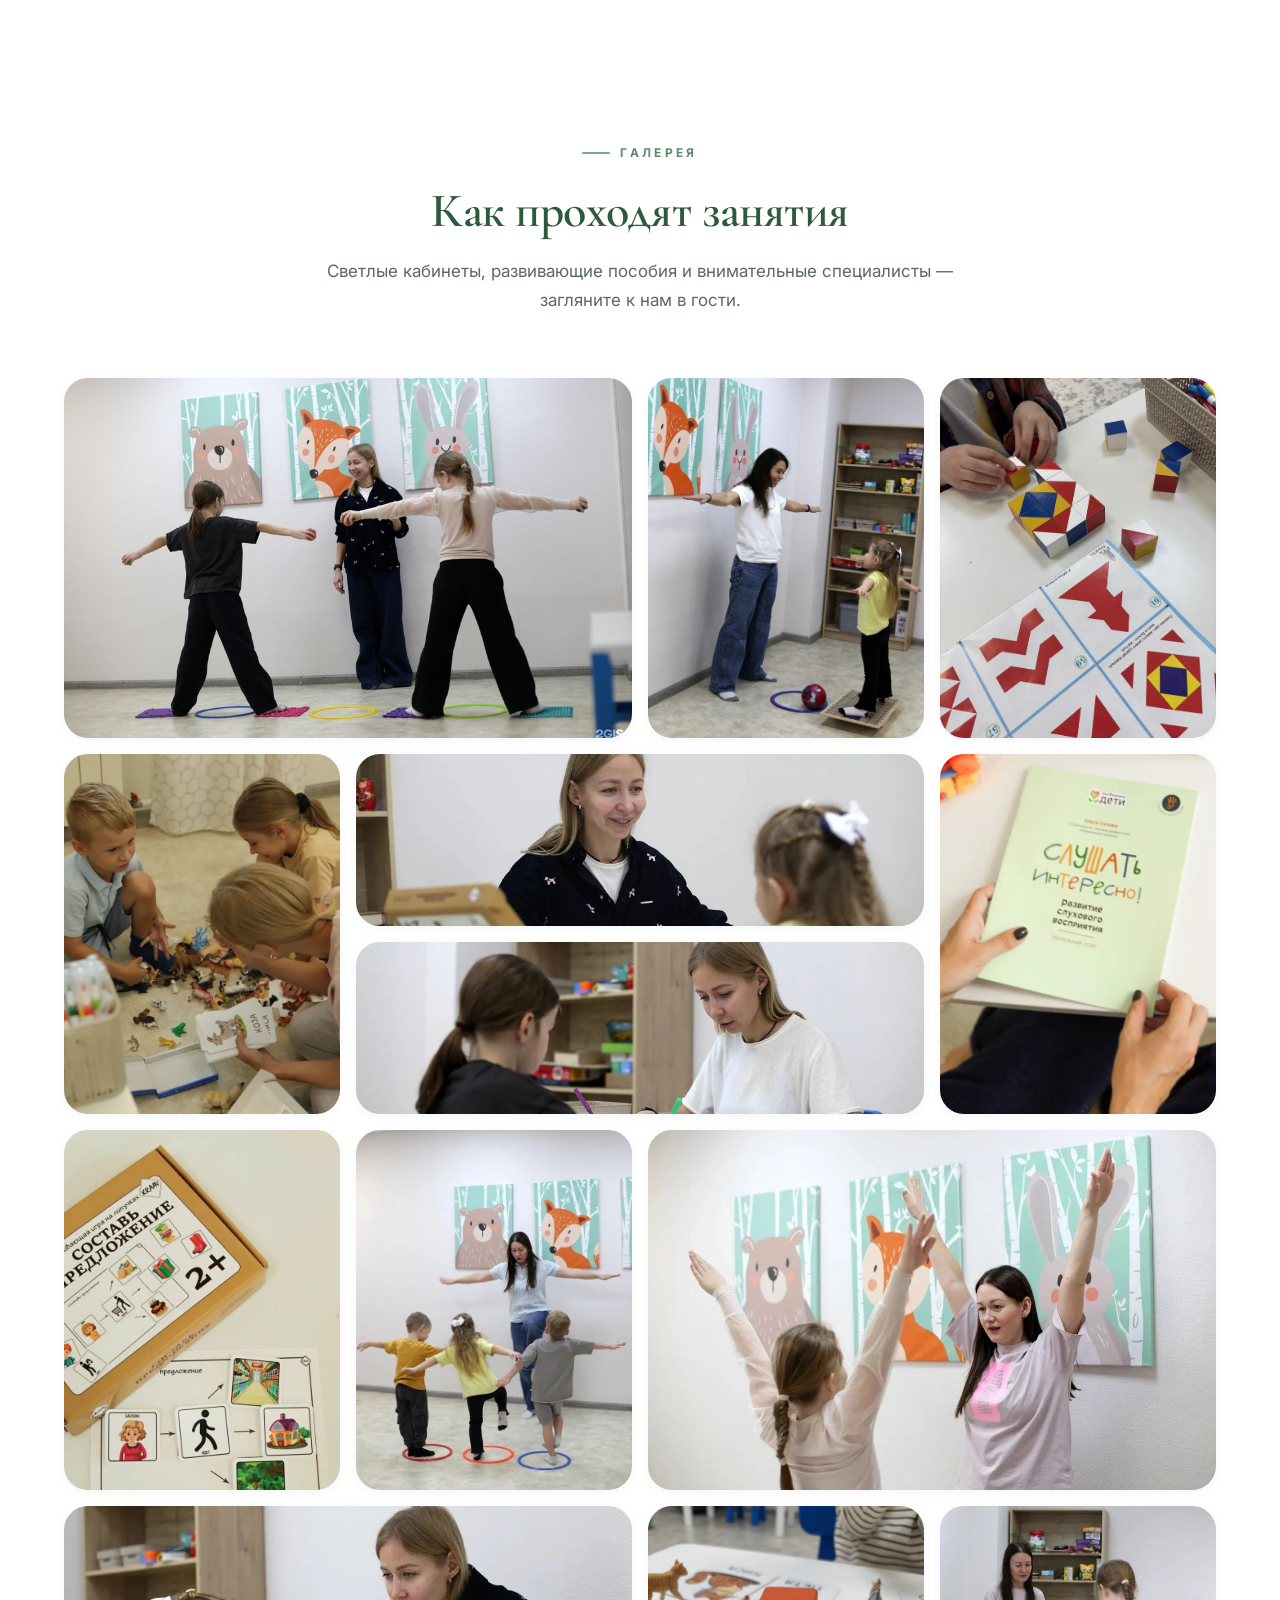
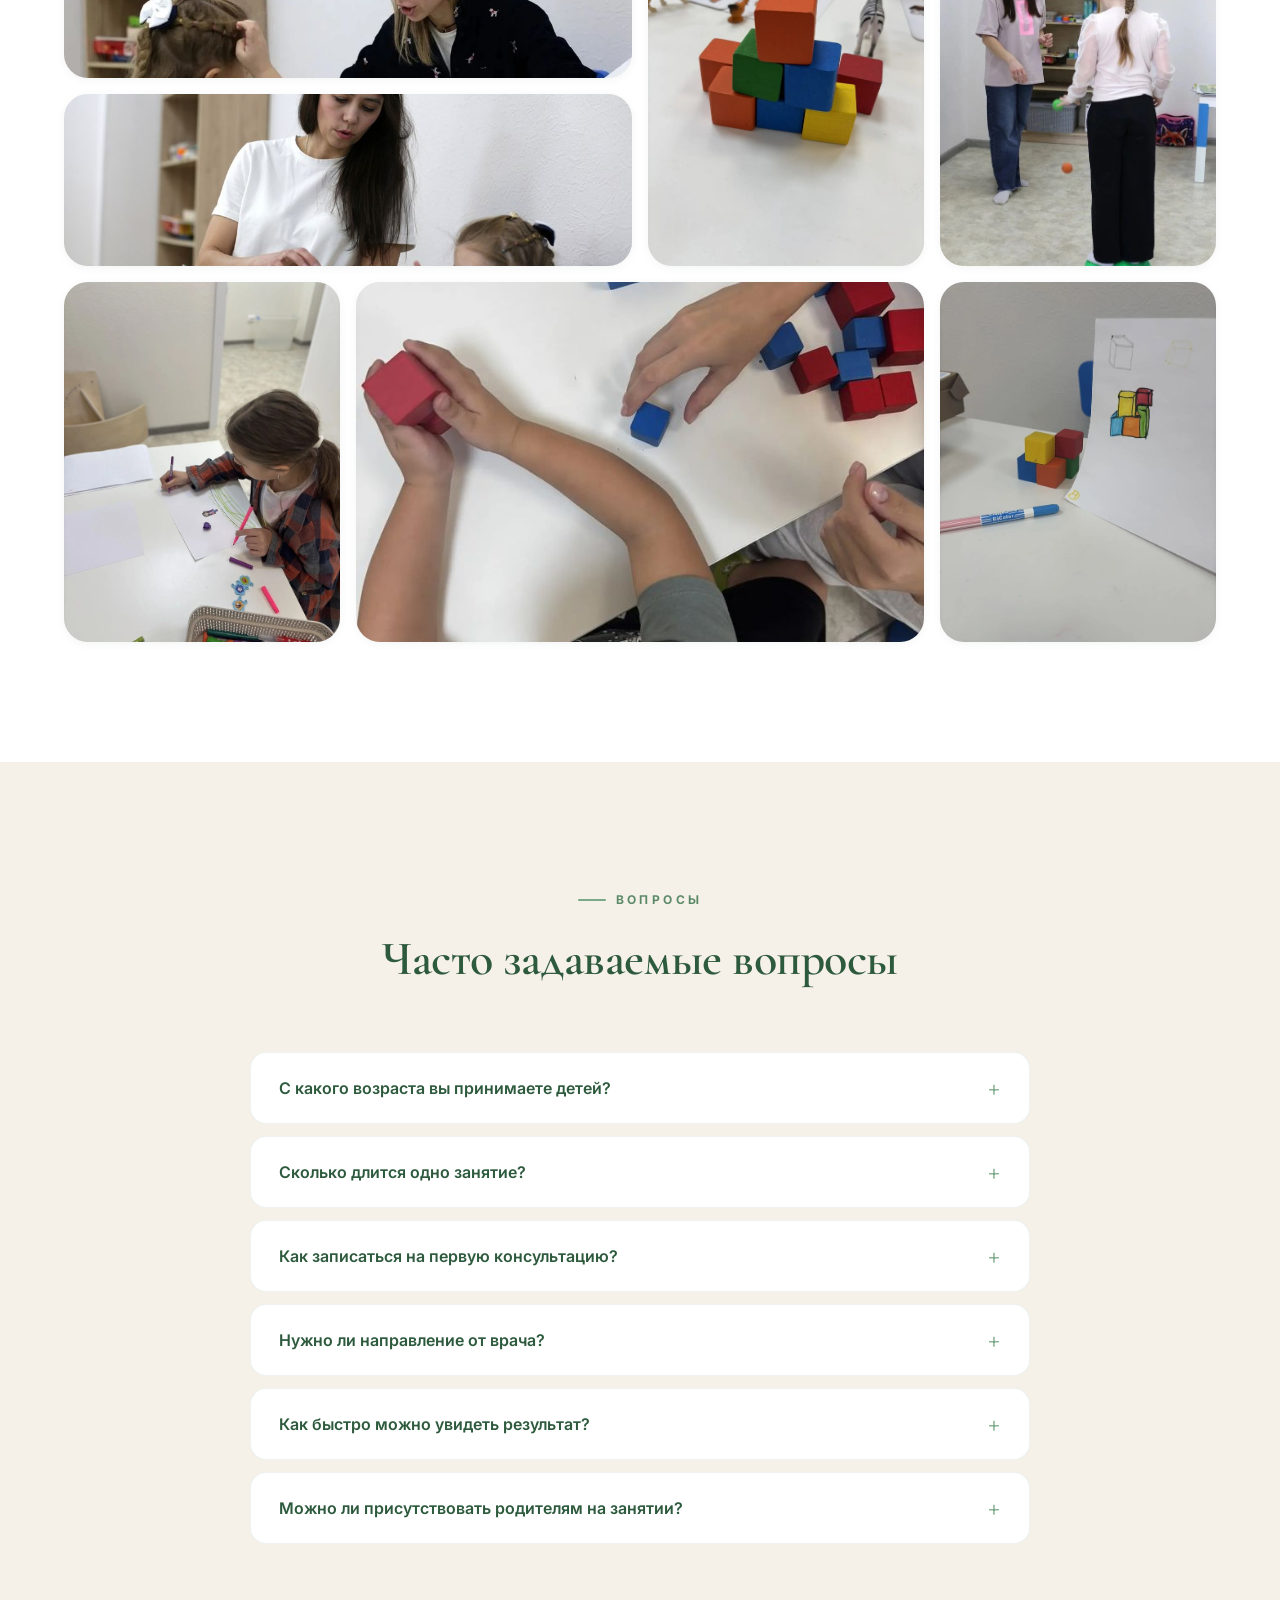
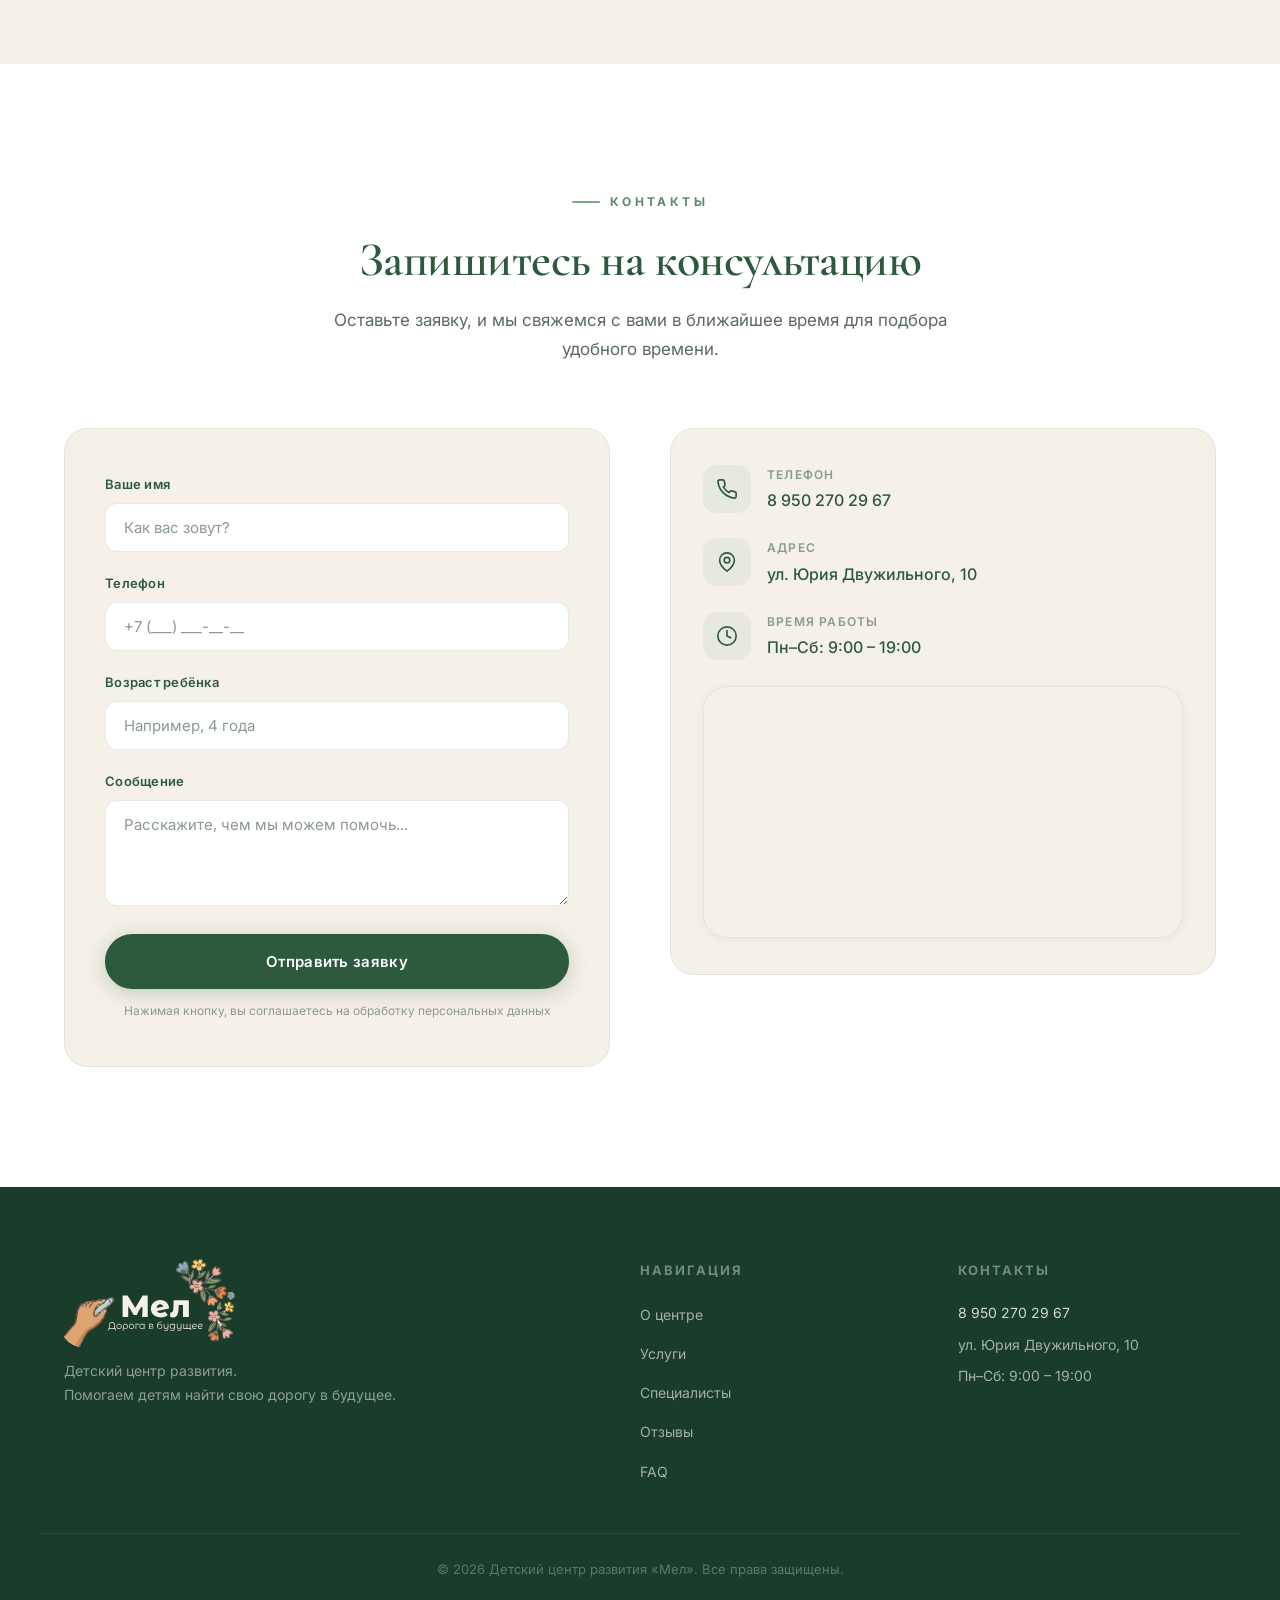
==== commit f5890ffc: "bugs fix" ====
--- a/index.html
+++ b/index.html
@@ -14,10 +14,124 @@
         href="https://fonts.googleapis.com/css2?family=Caveat:wght@500;600;700&family=Cormorant+Garamond:ital,wght@0,400;0,500;0,600;0,700;1,400&family=Inter:wght@300;400;500;600;700&family=Unbounded:wght@400;500;600;700&display=swap"
         rel="stylesheet" />
 
-    <link rel="stylesheet" href="style.css?v=29" />
+    <link rel="stylesheet" href="style.css?v=32" />
 </head>
 
 <body>
+    <!-- Иконки: линия + мягкое цветное пятно (класс .acc красится через --tint) -->
+    <svg xmlns="http://www.w3.org/2000/svg" style="display:none">
+        <symbol id="i-books" viewBox="0 0 32 32">
+            <rect class="acc"
+                style="fill:var(--tint);stroke:none;transform:translate(var(--acc-shift),var(--acc-shift));transition:transform .6s cubic-bezier(.22,1,.36,1)"
+                x="6" y="8" width="6" height="18" rx="1.5" />
+            <rect x="6" y="8" width="6" height="18" rx="1.5" />
+            <rect x="12" y="5" width="6" height="21" rx="1.5" />
+            <path d="M19.5 10.5l5.2-1.4 4.4 16.4-5.2 1.4z" />
+            <path d="M6 12.5h6M12 9.5h6M6 21.5h6M12 21.5h6M3.5 27h25" />
+        </symbol>
+        <symbol id="i-people" viewBox="0 0 32 32">
+            <circle class="acc"
+                style="fill:var(--tint);stroke:none;transform:translate(var(--acc-shift),var(--acc-shift));transition:transform .6s cubic-bezier(.22,1,.36,1)"
+                cx="13" cy="19" r="7" />
+            <circle cx="11" cy="11" r="3.5" />
+            <circle cx="21.5" cy="12.5" r="3" />
+            <path d="M4 26c.4-4.6 3.3-7.5 7-7.5s6.6 2.9 7 7.5" />
+            <path d="M18.5 19.6c.9-.7 1.9-1.1 3-1.1 3.3 0 5.9 2.6 6.3 6.5" />
+        </symbol>
+        <symbol id="i-heart" viewBox="0 0 32 32">
+            <circle class="acc"
+                style="fill:var(--tint);stroke:none;transform:translate(var(--acc-shift),var(--acc-shift));transition:transform .6s cubic-bezier(.22,1,.36,1)"
+                cx="20.5" cy="11" r="6" />
+            <path d="M16 26s-10-6.2-10-13a5.5 5.5 0 0 1 10-3.2A5.5 5.5 0 0 1 26 13c0 6.8-10 13-10 13z" />
+            <path d="M8.5 15.5h4l1.8-3.5 3 7 1.7-3.5h4.5" />
+        </symbol>
+        <symbol id="i-bubble" viewBox="0 0 32 32">
+            <rect class="acc"
+                style="fill:var(--tint);stroke:none;transform:translate(var(--acc-shift),var(--acc-shift));transition:transform .6s cubic-bezier(.22,1,.36,1)"
+                x="9" y="9" width="19" height="14" rx="3" />
+            <path
+                d="M6 8.5A2.5 2.5 0 0 1 8.5 6h15A2.5 2.5 0 0 1 26 8.5v10a2.5 2.5 0 0 1-2.5 2.5H14l-5.5 4.5V21H8.5A2.5 2.5 0 0 1 6 18.5z" />
+            <path d="M11 13.5h.01M16 13.5h.01M21 13.5h.01" stroke-width="2.6" />
+        </symbol>
+        <symbol id="i-sprout" viewBox="0 0 32 32">
+            <path class="acc"
+                style="fill:var(--tint);stroke:none;transform:translate(var(--acc-shift),var(--acc-shift));transition:transform .6s cubic-bezier(.22,1,.36,1)"
+                d="M16 17c-5.5 0-9-3-9-9 5.5 0 9 3 9 9z" />
+            <path d="M16 27V14" />
+            <path d="M16 17c-5.5 0-9-3-9-9 5.5 0 9 3 9 9z" />
+            <path d="M16 14c0-4.5 3-7.5 8-7.5 0 4.5-3 7.5-8 7.5z" />
+            <path d="M9 27h14" />
+        </symbol>
+        <symbol id="i-puzzle" viewBox="0 0 32 32">
+            <circle class="acc"
+                style="fill:var(--tint);stroke:none;transform:translate(var(--acc-shift),var(--acc-shift));transition:transform .6s cubic-bezier(.22,1,.36,1)"
+                cx="12" cy="15" r="6" />
+            <path d="M7 11h5a3 3 0 1 1 6 0h5v5a3 3 0 1 1 0 6v5h-5a3 3 0 1 0-6 0H7v-5a3 3 0 1 0 0-6z" />
+        </symbol>
+        <symbol id="i-search" viewBox="0 0 32 32">
+            <circle class="acc"
+                style="fill:var(--tint);stroke:none;transform:translate(var(--acc-shift),var(--acc-shift));transition:transform .6s cubic-bezier(.22,1,.36,1)"
+                cx="14" cy="14" r="8" />
+            <circle cx="14" cy="14" r="8" />
+            <path d="M20 20l6.5 6.5" />
+            <path d="M10.5 14.2l2.5 2.5 4.8-5" />
+        </symbol>
+        <symbol id="i-book" viewBox="0 0 32 32">
+            <path class="acc"
+                style="fill:var(--tint);stroke:none;transform:translate(var(--acc-shift),var(--acc-shift));transition:transform .6s cubic-bezier(.22,1,.36,1)"
+                d="M16 9.5c-2.5-2-6-2.8-10-2.5v16c4-.3 7.5.5 10 2.5z" />
+            <path d="M16 9.5c-2.5-2-6-2.8-10-2.5v16c4-.3 7.5.5 10 2.5 2.5-2 6-2.8 10-2.5V7c-4-.3-7.5.5-10 2.5z" />
+            <path d="M16 9.5v16" />
+        </symbol>
+        <symbol id="i-waves" viewBox="0 0 32 32">
+            <circle class="acc"
+                style="fill:var(--tint);stroke:none;transform:translate(var(--acc-shift),var(--acc-shift));transition:transform .6s cubic-bezier(.22,1,.36,1)"
+                cx="8.5" cy="16" r="4.5" />
+            <circle cx="8.5" cy="16" r="2.5" />
+            <path d="M13.5 12a5 5 0 0 1 0 8" />
+            <path d="M17.5 8.5a9 9 0 0 1 0 15" />
+            <path d="M21.5 5a13 13 0 0 1 0 22" />
+        </symbol>
+        <symbol id="i-chat" viewBox="0 0 32 32">
+            <path class="acc"
+                style="fill:var(--tint);stroke:none;transform:translate(var(--acc-shift),var(--acc-shift));transition:transform .6s cubic-bezier(.22,1,.36,1)"
+                d="M5 9a3 3 0 0 1 3-3h10a3 3 0 0 1 3 3v6a3 3 0 0 1-3 3h-6l-4 3.5V18a3 3 0 0 1-3-3z" />
+            <path d="M5 9a3 3 0 0 1 3-3h10a3 3 0 0 1 3 3v6a3 3 0 0 1-3 3h-6l-4 3.5V18a3 3 0 0 1-3-3z" />
+            <path d="M21 12h4a2.5 2.5 0 0 1 2.5 2.5v6A2.5 2.5 0 0 1 25 23v3.5L21 23h-4.5a2.5 2.5 0 0 1-2.5-2.5V21" />
+        </symbol>
+        <symbol id="i-cycle" viewBox="0 0 32 32">
+            <circle class="acc"
+                style="fill:var(--tint);stroke:none;transform:translate(var(--acc-shift),var(--acc-shift));transition:transform .6s cubic-bezier(.22,1,.36,1)"
+                cx="16" cy="16" r="5" />
+            <path d="M7 15a9 9 0 0 1 16.5-5" />
+            <path d="M24 5v5h-5" />
+            <path d="M25 17a9 9 0 0 1-16.5 5" />
+            <path d="M8 27v-5h5" />
+        </symbol>
+        <symbol id="i-group" viewBox="0 0 32 32">
+            <circle class="acc"
+                style="fill:var(--tint);stroke:none;transform:translate(var(--acc-shift),var(--acc-shift));transition:transform .6s cubic-bezier(.22,1,.36,1)"
+                cx="16" cy="20" r="7" />
+            <circle cx="16" cy="10" r="3.2" />
+            <circle cx="8.5" cy="13" r="2.6" />
+            <circle cx="23.5" cy="13" r="2.6" />
+            <path d="M10.5 26c0-3.6 2.5-6.5 5.5-6.5s5.5 2.9 5.5 6.5" />
+            <path d="M4 25c0-3 2-5.2 4.5-5.2 1.1 0 2.1.4 2.9 1.1M28 25c0-3-2-5.2-4.5-5.2-1.1 0-2.1.4-2.9 1.1" />
+        </symbol>
+        <symbol id="i-phone" viewBox="0 0 24 24">
+            <path
+                d="M22 16.92v3a2 2 0 0 1-2.18 2 19.79 19.79 0 0 1-8.63-3.07 19.5 19.5 0 0 1-6-6 19.79 19.79 0 0 1-3.07-8.67A2 2 0 0 1 4.11 2h3a2 2 0 0 1 2 1.72 12.84 12.84 0 0 0 .7 2.81 2 2 0 0 1-.45 2.11L8.09 9.91a16 16 0 0 0 6 6l1.27-1.27a2 2 0 0 1 2.11-.45 12.84 12.84 0 0 0 2.81.7A2 2 0 0 1 22 16.92z" />
+        </symbol>
+        <symbol id="i-pin" viewBox="0 0 24 24">
+            <path d="M20 10c0 6-8 12-8 12s-8-6-8-12a8 8 0 0 1 16 0z" />
+            <circle cx="12" cy="10" r="3" />
+        </symbol>
+        <symbol id="i-clock" viewBox="0 0 24 24">
+            <circle cx="12" cy="12" r="10" />
+            <path d="M12 6v6l4 2" />
+        </symbol>
+    </svg>
+
 
     <!-- Меловой SVG-фильтр (шероховатость мела) -->
     <svg width="0" height="0" style="position:absolute" aria-hidden="true">
@@ -135,35 +249,53 @@
 
                 <div class="about__grid">
                     <div class="about__card animate-on-scroll">
-                        <div class="about__card-icon">📚</div>
+                        <div class="about__card-icon ico"><span class="ico__blob"></span><svg class="ico__svg"
+                                aria-hidden="true">
+                                <use href="#i-books" />
+                            </svg></div>
                         <h3>Трудности в обучении</h3>
                         <p>Помогаем детям преодолеть сложности с чтением, письмом, счётом и усвоением школьной
                             программы.</p>
                     </div>
                     <div class="about__card animate-on-scroll">
-                        <div class="about__card-icon">🤝</div>
+                        <div class="about__card-icon ico"><span class="ico__blob"></span><svg class="ico__svg"
+                                aria-hidden="true">
+                                <use href="#i-people" />
+                            </svg></div>
                         <h3>Сложности в социальной сфере</h3>
                         <p>Развиваем навыки общения, взаимодействия со сверстниками и адаптации в коллективе.</p>
                     </div>
                     <div class="about__card animate-on-scroll">
-                        <div class="about__card-icon">🧠</div>
+                        <div class="about__card-icon ico"><span class="ico__blob"></span><svg class="ico__svg"
+                                aria-hidden="true">
+                                <use href="#i-heart" />
+                            </svg></div>
                         <h3>Нарушение поведения</h3>
                         <p>Работаем с поведенческими трудностями, помогаем формировать саморегуляцию и самоконтроль.</p>
                     </div>
                     <div class="about__card animate-on-scroll">
-                        <div class="about__card-icon">💬</div>
+                        <div class="about__card-icon ico"><span class="ico__blob"></span><svg class="ico__svg"
+                                aria-hidden="true">
+                                <use href="#i-bubble" />
+                            </svg></div>
                         <h3>Речевое развитие</h3>
                         <p>Запуск и развитие речи, формирование фразовой речи, коррекция звукопроизношения и помощь при
                             задержке речевого развития.</p>
                     </div>
                     <div class="about__card animate-on-scroll">
-                        <div class="about__card-icon">🌱</div>
+                        <div class="about__card-icon ico"><span class="ico__blob"></span><svg class="ico__svg"
+                                aria-hidden="true">
+                                <use href="#i-sprout" />
+                            </svg></div>
                         <h3>Индивидуальный подход</h3>
                         <p>Мы учитываем особенности развития каждого ребёнка и выстраиваем работу с опорой на его
                             сильные стороны, актуальные потребности и индивидуальный темп развития.</p>
                     </div>
                     <div class="about__card animate-on-scroll">
-                        <div class="about__card-icon">🧩</div>
+                        <div class="about__card-icon ico"><span class="ico__blob"></span><svg class="ico__svg"
+                                aria-hidden="true">
+                                <use href="#i-puzzle" />
+                            </svg></div>
                         <h3>Поддержка детей с особенностями развития</h3>
                         <p>Помогаем детям с РАС, ЗПР, ЗРР и СДВГ развивать речь, внимание, мышление, навыки общения и
                             самостоятельность. Подбираем программу занятий с учётом индивидуальных особенностей и
@@ -194,7 +326,10 @@
                 <div class="services__grid">
                     <div class="service-card animate-on-scroll">
                         <div class="service-card__badge">Популярное</div>
-                        <div class="service-card__icon">🧠</div>
+                        <div class="service-card__icon ico"><span class="ico__blob"></span><svg class="ico__svg"
+                                aria-hidden="true">
+                                <use href="#i-search" />
+                            </svg></div>
                         <h3 class="service-card__title">Нейропсихологическая диагностика</h3>
                         <p class="service-card__desc">Комплексная оценка внимания, памяти, мышления, восприятия и других
                             познавательных функций для определения актуальных трудностей и составления индивидуальной
@@ -206,7 +341,10 @@
                     </div>
 
                     <div class="service-card animate-on-scroll">
-                        <div class="service-card__icon">📖</div>
+                        <div class="service-card__icon ico"><span class="ico__blob"></span><svg class="ico__svg"
+                                aria-hidden="true">
+                                <use href="#i-book" />
+                            </svg></div>
                         <h3 class="service-card__title">Занятия с дефектологом</h3>
                         <p class="service-card__desc">Индивидуальные коррекционно-развивающие занятия, направленные на
                             развитие познавательной и речевой сферы (в т.ч. запуск речи), формирование необходимых
@@ -218,7 +356,10 @@
                     </div>
 
                     <div class="service-card animate-on-scroll">
-                        <div class="service-card__icon">🗣️</div>
+                        <div class="service-card__icon ico"><span class="ico__blob"></span><svg class="ico__svg"
+                                aria-hidden="true">
+                                <use href="#i-waves" />
+                            </svg></div>
                         <h3 class="service-card__title">Запуск речи</h3>
                         <p class="service-card__desc">Специальная программа для неговорящих детей — от первых звуков до
                             связной речи.</p>
@@ -229,7 +370,10 @@
                     </div>
 
                     <div class="service-card animate-on-scroll">
-                        <div class="service-card__icon">💬</div>
+                        <div class="service-card__icon ico"><span class="ico__blob"></span><svg class="ico__svg"
+                                aria-hidden="true">
+                                <use href="#i-chat" />
+                            </svg></div>
                         <h3 class="service-card__title">Логопед</h3>
                         <p class="service-card__desc">Запуск и развитие речи, постановка и автоматизация звуков,
                             коррекция звукопроизношения, расширение словарного запаса и формирование фразовой речи.</p>
@@ -240,7 +384,10 @@
                     </div>
 
                     <div class="service-card animate-on-scroll">
-                        <div class="service-card__icon">🔄</div>
+                        <div class="service-card__icon ico"><span class="ico__blob"></span><svg class="ico__svg"
+                                aria-hidden="true">
+                                <use href="#i-cycle" />
+                            </svg></div>
                         <h3 class="service-card__title">Нейропсихологическая коррекция</h3>
                         <p class="service-card__desc">Индивидуальные занятия, направленные на развитие внимания, памяти,
                             мышления, саморегуляции, пространственных представлений и других когнитивных функций,
@@ -252,7 +399,10 @@
                     </div>
 
                     <div class="service-card animate-on-scroll">
-                        <div class="service-card__icon">👫</div>
+                        <div class="service-card__icon ico"><span class="ico__blob"></span><svg class="ico__svg"
+                                aria-hidden="true">
+                                <use href="#i-group" />
+                            </svg></div>
                         <h3 class="service-card__title">Групповые занятия</h3>
                         <p class="service-card__desc">Развитие социальных навыков и коммуникации в мини-группах до 4
                             человек.</p>
@@ -278,7 +428,7 @@
                 <div class="specialists__grid">
                     <div class="specialist-card animate-on-scroll">
                         <div class="specialist-card__photo">
-                            <img src="img/team/marina.jpg" alt="Кудряшова Марина Борисовна, нейропсихолог"
+                            <img src="img/team/marina.png" alt="Кудряшова Марина Борисовна, нейропсихолог"
                                 class="specialist-card__image" loading="lazy" width="733" height="1100">
                         </div>
                         <div class="specialist-card__info">
@@ -289,7 +439,7 @@
 
                     <div class="specialist-card animate-on-scroll">
                         <div class="specialist-card__photo">
-                            <img src="img/team/elena.jpg" alt="Атаулова Елена Евгеньевна, дефектолог"
+                            <img src="img/team/elena.png" alt="Атаулова Елена Евгеньевна, дефектолог"
                                 class="specialist-card__image" loading="lazy" width="733" height="1100">
                         </div>
                         <div class="specialist-card__info">
@@ -300,7 +450,7 @@
 
                     <div class="specialist-card animate-on-scroll">
                         <div class="specialist-card__photo">
-                            <img src="img/team/alena.jpg" alt="Сурмина Алёна Юрьевна, логопед"
+                            <img src="img/team/alena.png" alt="Сурмина Алёна Юрьевна, логопед"
                                 class="specialist-card__image" loading="lazy" width="733" height="1100">
                         </div>
                         <div class="specialist-card__info">
@@ -667,7 +817,9 @@
                     <div class="contact__info animate-on-scroll">
                         <div class="contact__info-card">
                             <div class="contact__info-item">
-                                <div class="contact__info-icon">📞</div>
+                                <div class="contact__info-icon"><svg aria-hidden="true">
+                                        <use href="#i-phone" />
+                                    </svg></div>
                                 <div>
                                     <span class="contact__info-label">Телефон</span>
                                     <a href="tel:+79502702967" class="contact__info-value">8 950 270 29 67</a>
@@ -675,7 +827,9 @@
                             </div>
 
                             <div class="contact__info-item">
-                                <div class="contact__info-icon">📍</div>
+                                <div class="contact__info-icon"><svg aria-hidden="true">
+                                        <use href="#i-pin" />
+                                    </svg></div>
                                 <div>
                                     <span class="contact__info-label">Адрес</span>
                                     <span class="contact__info-value">ул. Юрия Двужильного, 10</span>
@@ -683,7 +837,9 @@
                             </div>
 
                             <div class="contact__info-item">
-                                <div class="contact__info-icon">🕐</div>
+                                <div class="contact__info-icon"><svg aria-hidden="true">
+                                        <use href="#i-clock" />
+                                    </svg></div>
                                 <div>
                                     <span class="contact__info-label">Время работы</span>
                                     <span class="contact__info-value">Пн–Сб: 9:00 – 19:00</span>
--- a/style.css
+++ b/style.css
@@ -822,13 +822,7 @@
 }
 
 .about__card-icon {
-    font-size: 40px;
-    margin-bottom: 20px;
-    transition: transform var(--t-normal);
-}
-
-.about__card:hover .about__card-icon {
-    transform: scale(1.06);
+    margin: 0 auto 24px;
 }
 
 .about__card h3 {
@@ -901,13 +895,7 @@
 }
 
 .service-card__icon {
-    font-size: 44px;
-    margin-bottom: 20px;
-    transition: transform var(--t-normal);
-}
-
-.service-card:hover .service-card__icon {
-    transform: scale(1.06);
+    margin: 0 auto 24px;
 }
 
 .service-card__title {
@@ -1439,7 +1427,7 @@
 }
 
 .contact__info-icon {
-    font-size: 24px;
+    color: var(--c-forest);
     flex-shrink: 0;
     width: 48px;
     height: 48px;
@@ -1448,6 +1436,16 @@
     display: flex;
     align-items: center;
     justify-content: center;
+}
+
+.contact__info-icon svg {
+    width: 22px;
+    height: 22px;
+    fill: none;
+    stroke: currentColor;
+    stroke-width: 1.8;
+    stroke-linecap: round;
+    stroke-linejoin: round;
 }
 
 .contact__info-label {
@@ -2408,9 +2406,89 @@
         border-color 0.6s var(--e-out);
 }
 
-.about__card-icon,
-.service-card__icon {
+/* ═══════════════════════════════
+   ИКОНКИ КАРТОЧЕК
+   Линия цвета «лес» + цветное пятно (.acc) внутри «кляксы»,
+   нарисованной будто от руки. Оттенок задаётся через --tint.
+   ═══════════════════════════════ */
+.ico {
+    --tint: var(--c-sage-light);
+    position: relative;
+    width: 84px;
+    height: 84px;
+    display: grid;
+    place-items: center;
+    color: var(--c-forest);
+}
+
+.ico__blob {
+    position: absolute;
+    inset: 0;
+    border-radius: 64% 36% 57% 43% / 45% 58% 42% 55%;
+    background: var(--tint);
+    background: color-mix(in srgb, var(--tint) 22%, transparent);
+    transition: border-radius 0.9s var(--e-out), transform 0.9s var(--e-out), background-color 0.6s var(--e-out);
+}
+
+/* меловой контур поверх кляксы, чуть смещён — как обводка от руки */
+.ico__blob::after {
+    content: '';
+    position: absolute;
+    inset: -5px -3px -3px -6px;
+    border: 1.5px dashed color-mix(in srgb, var(--tint) 85%, var(--c-forest));
+    border-radius: 45% 55% 48% 52% / 55% 45% 58% 42%;
+    opacity: 0.55;
+    transition: transform 0.9s var(--e-out), opacity 0.6s var(--e-out);
+}
+
+.ico__svg {
+    position: relative;
+    width: 50px;
+    height: 50px;
+    fill: none;
+    stroke: currentColor;
+    stroke-width: 1.7;
+    stroke-linecap: round;
+    stroke-linejoin: round;
+    overflow: visible;
+    /* .acc живёт в теневом дереве <use>, поэтому управляется переменной */
+    --acc-shift: 1.5px;
     transition: transform 0.6s var(--e-out);
+}
+
+.about__card:hover .ico__blob,
+.service-card:hover .ico__blob {
+    border-radius: 40% 60% 38% 62% / 62% 40% 60% 38%;
+    transform: rotate(-8deg) scale(1.06);
+    background-color: color-mix(in srgb, var(--tint) 34%, transparent);
+}
+
+.about__card:hover .ico__blob::after,
+.service-card:hover .ico__blob::after {
+    transform: rotate(22deg);
+    opacity: 0.85;
+}
+
+.about__card:hover .ico__svg,
+.service-card:hover .ico__svg {
+    transform: translateY(-2px) rotate(-4deg);
+    --acc-shift: -1px;
+}
+
+/* Палитра по карточкам: шалфей → персик → золото → небо */
+.about__card:nth-child(4n+2) .ico,
+.service-card:nth-child(4n+2) .ico {
+    --tint: var(--c-peach);
+}
+
+.about__card:nth-child(4n+3) .ico,
+.service-card:nth-child(4n+3) .ico {
+    --tint: var(--c-gold);
+}
+
+.about__card:nth-child(4n+4) .ico,
+.service-card:nth-child(4n+4) .ico {
+    --tint: var(--c-chalk-sky);
 }
 
 .gallery__image {
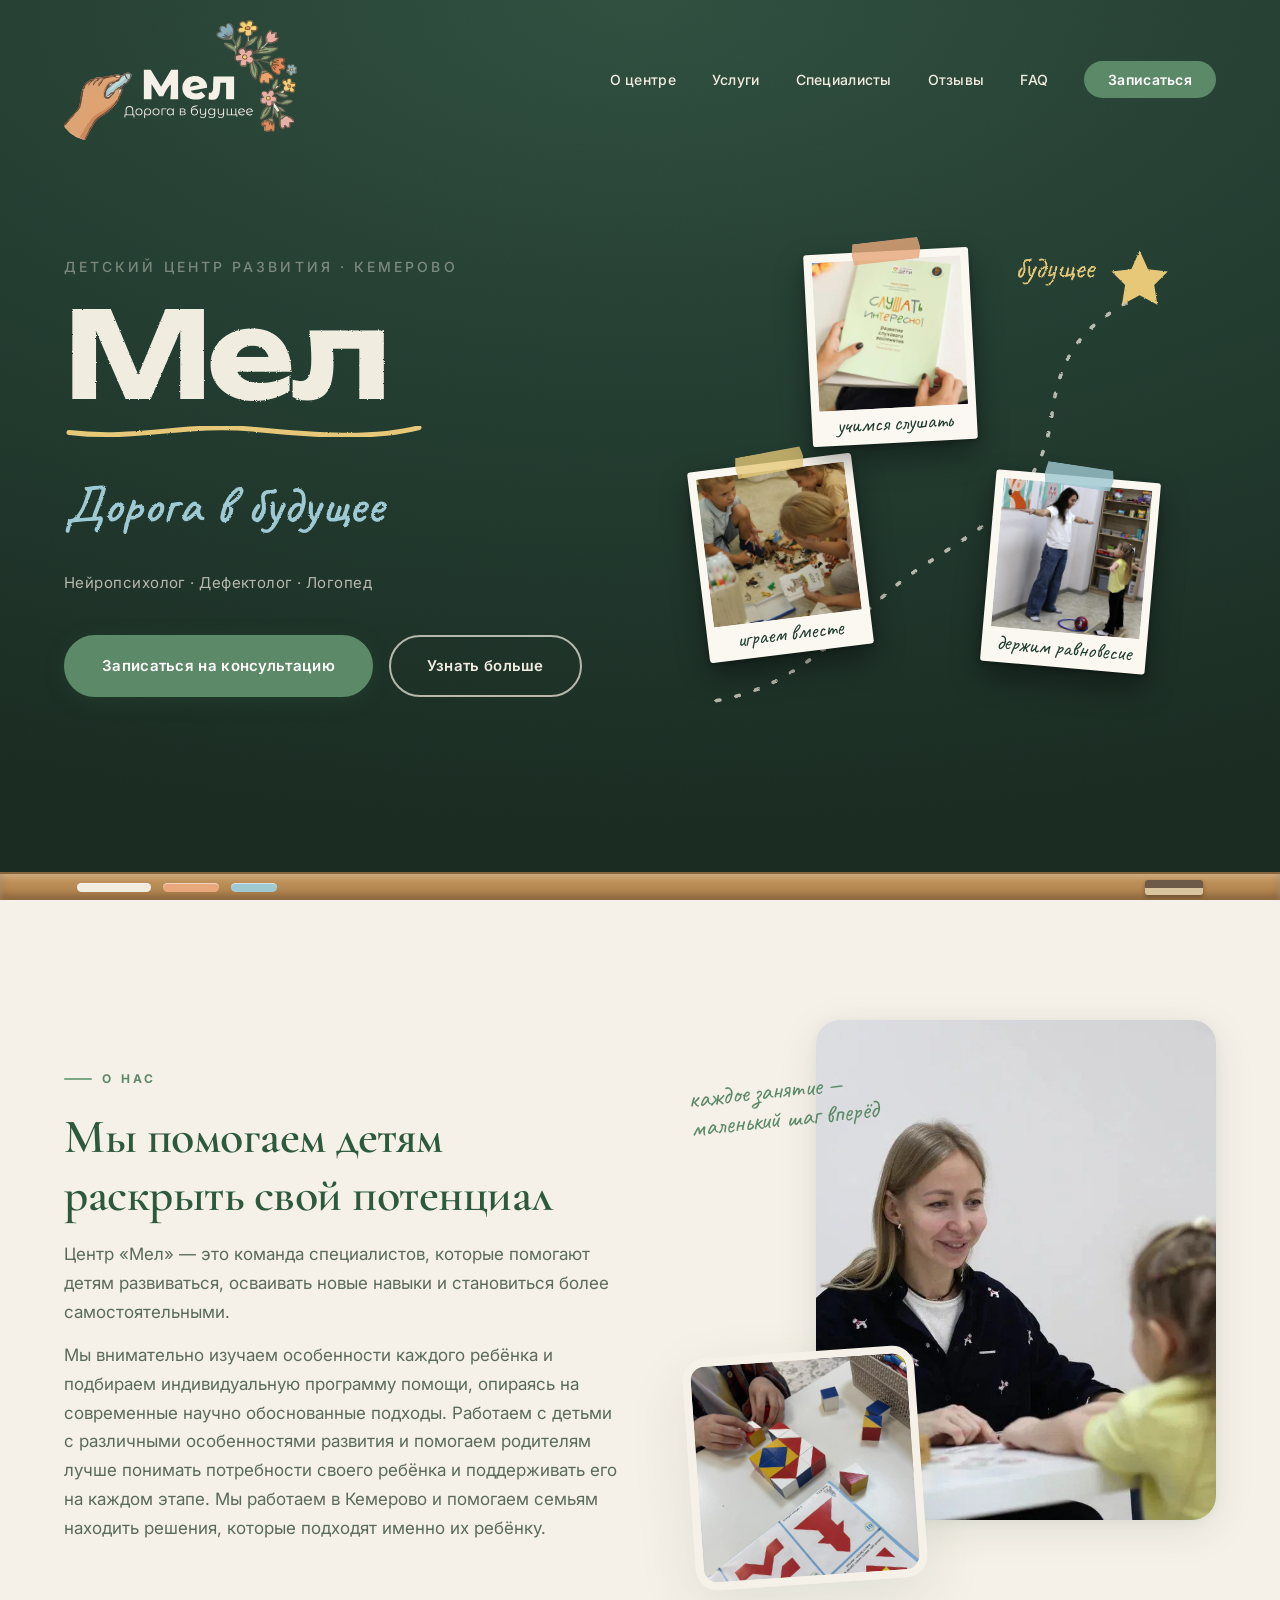
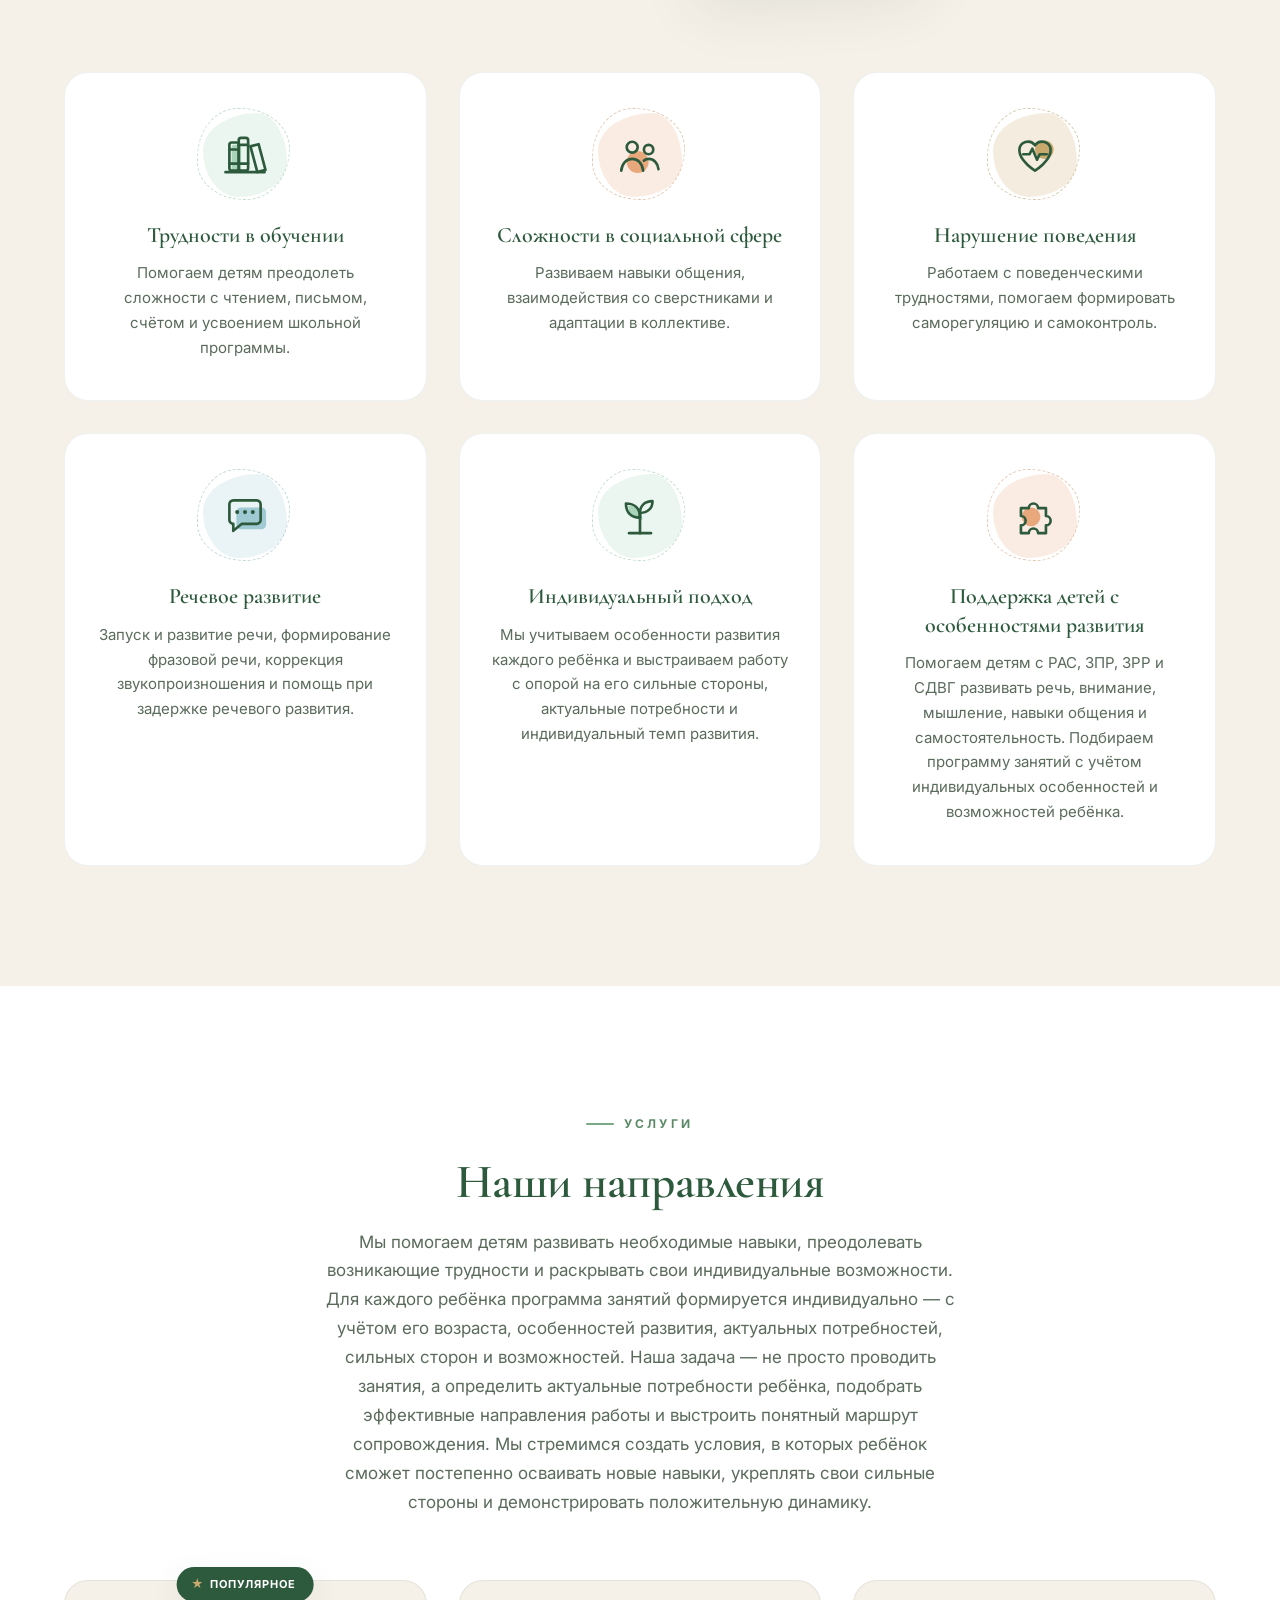
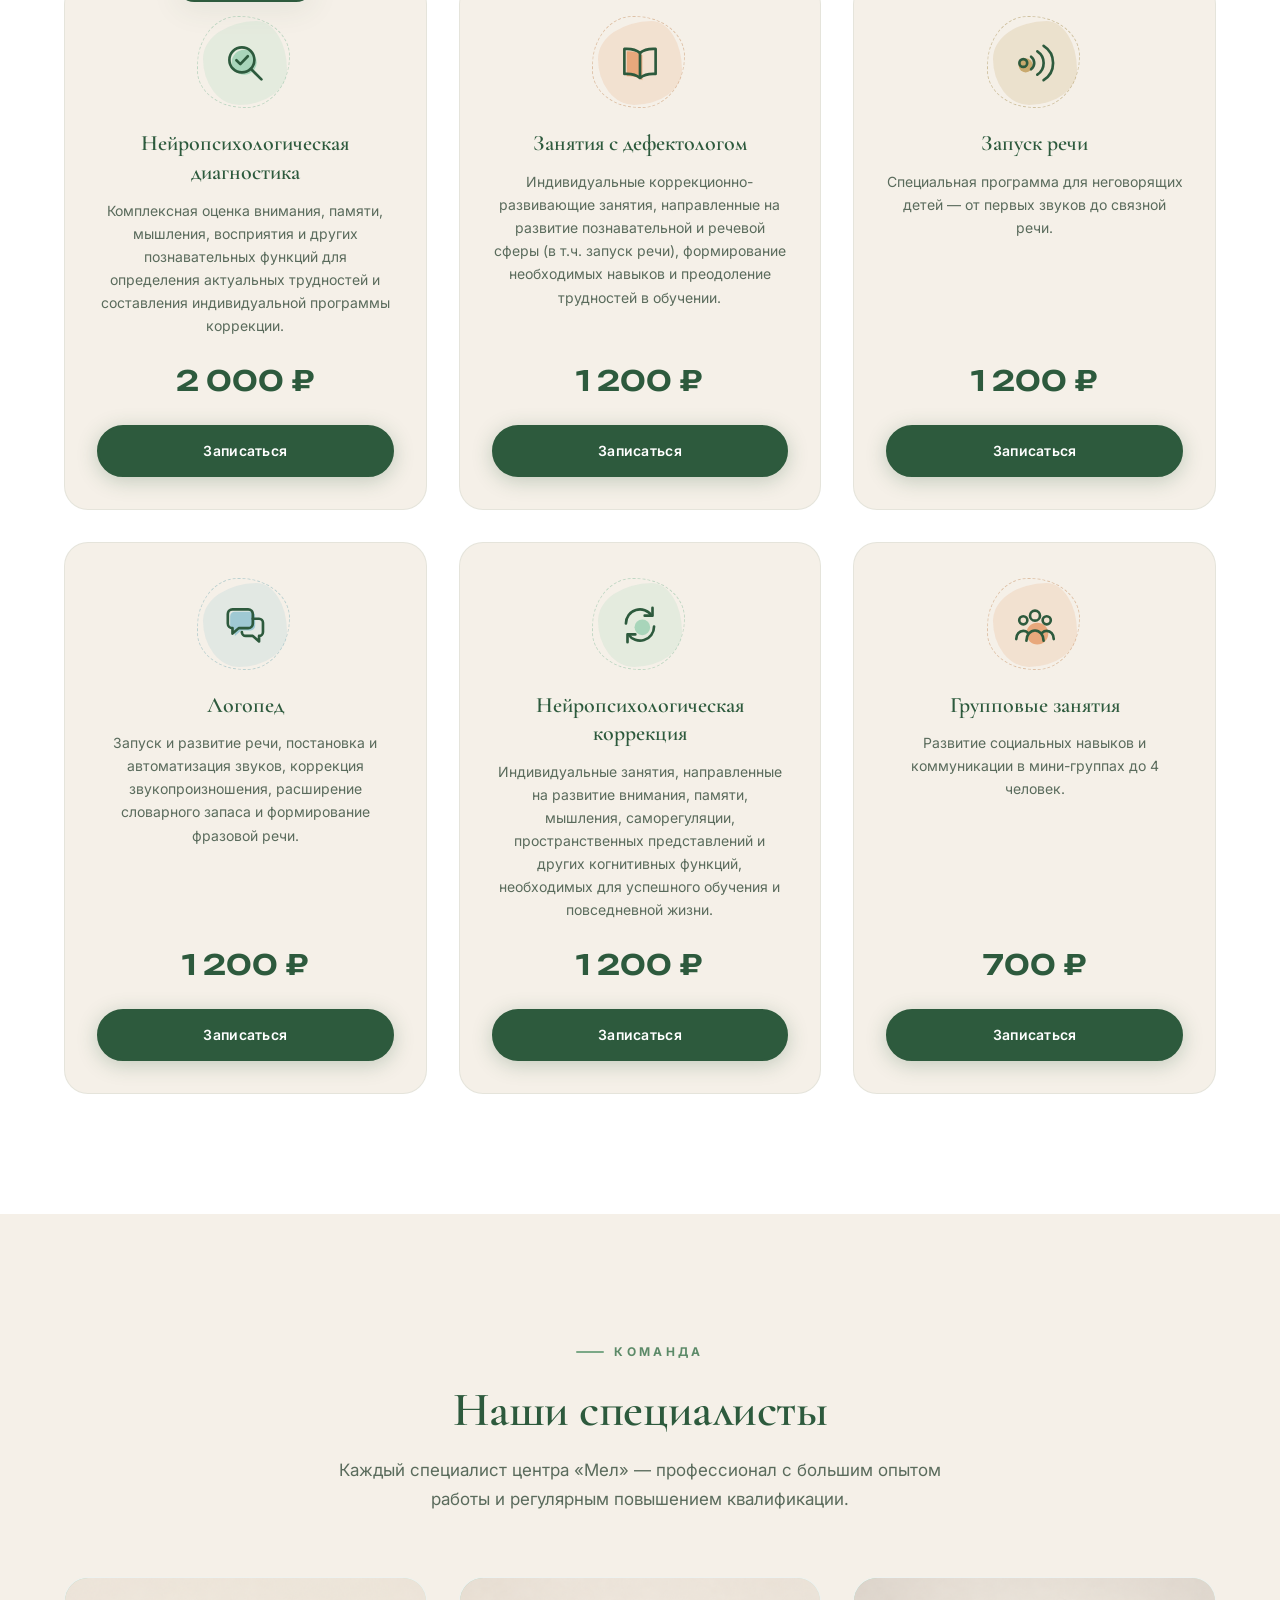
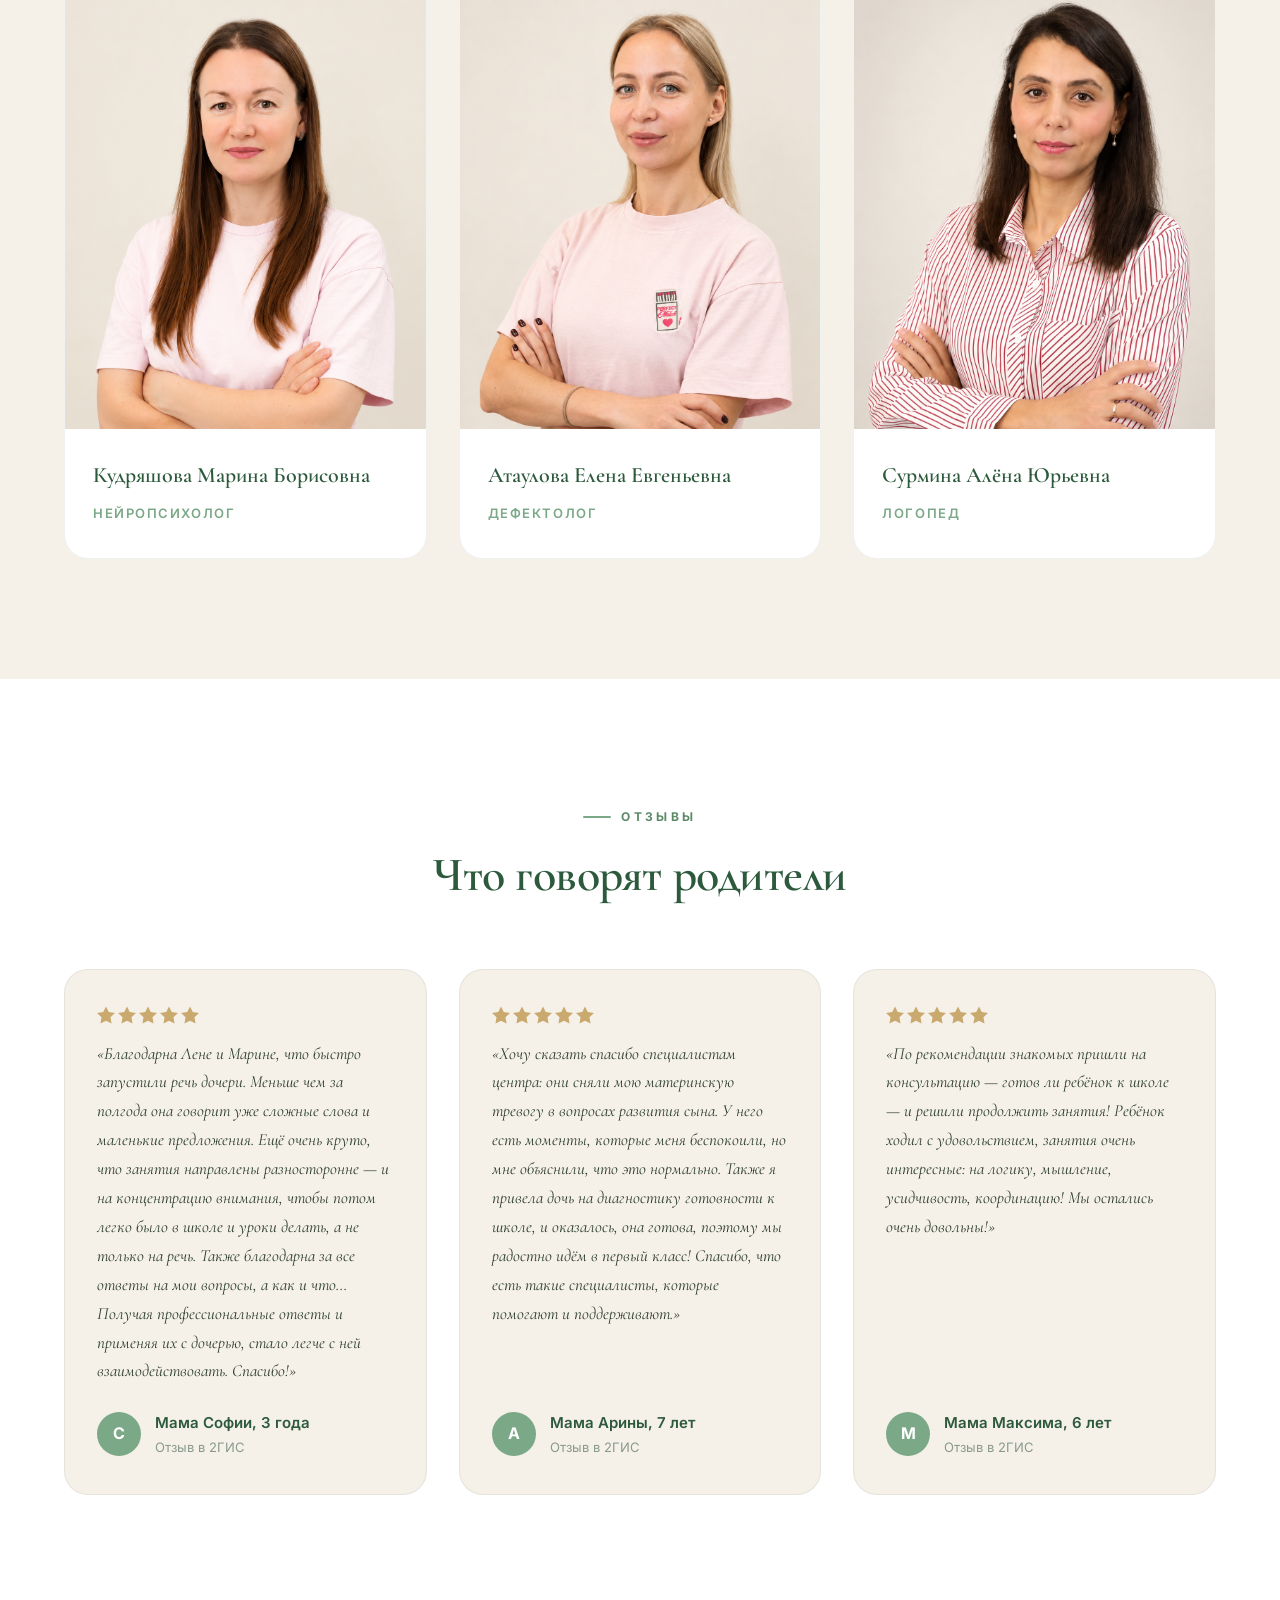
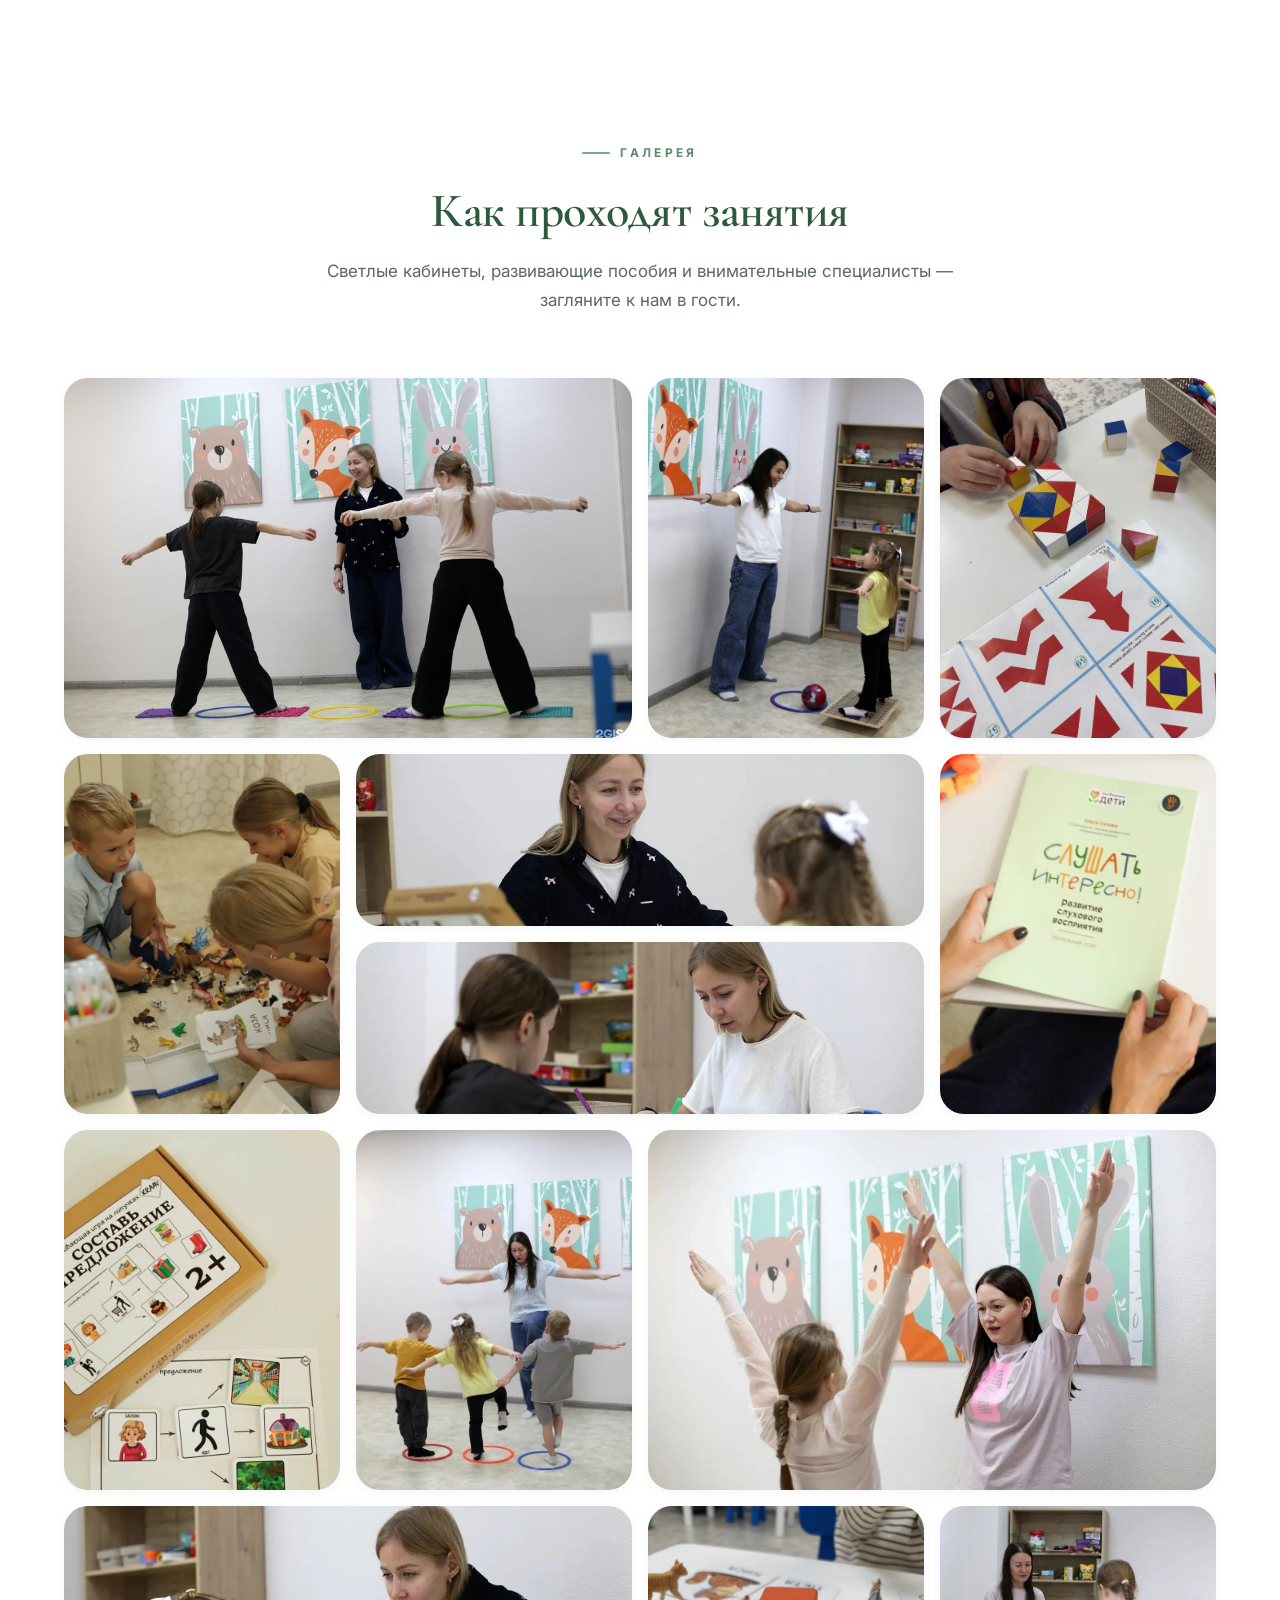
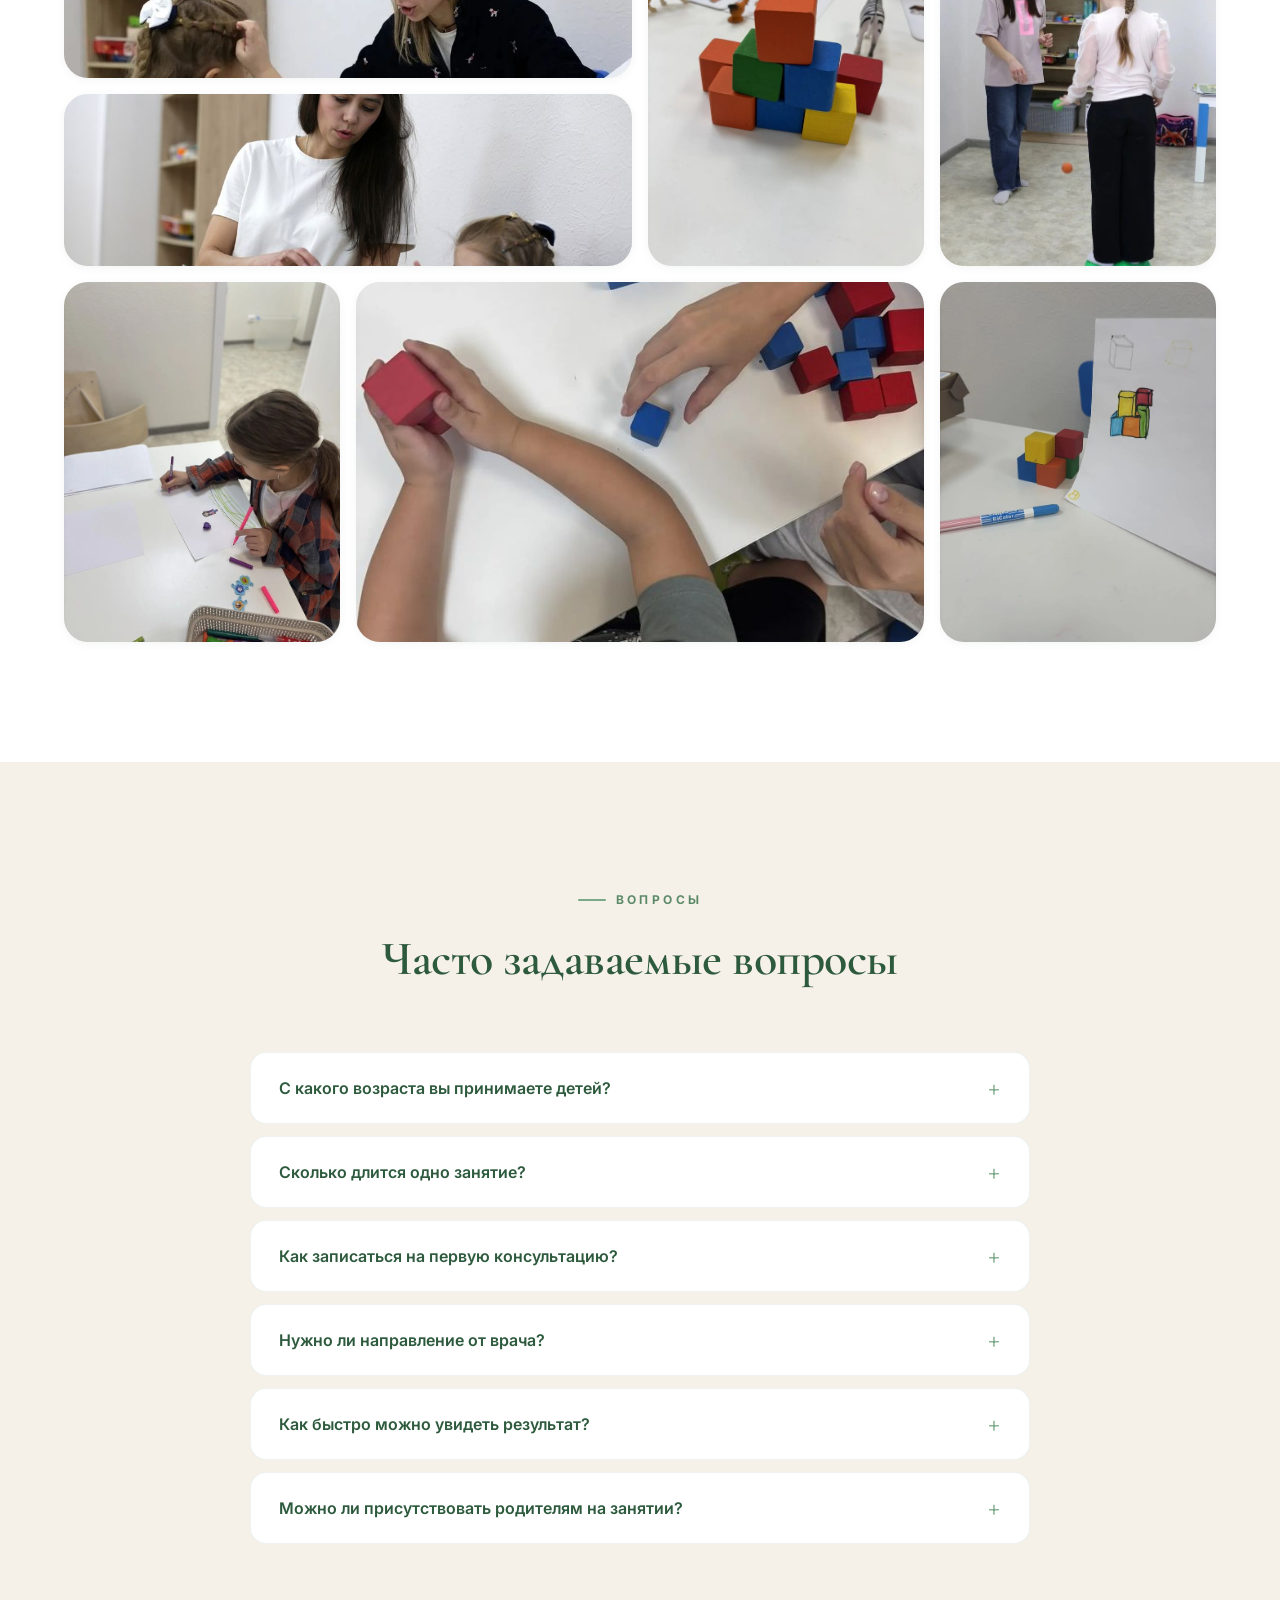
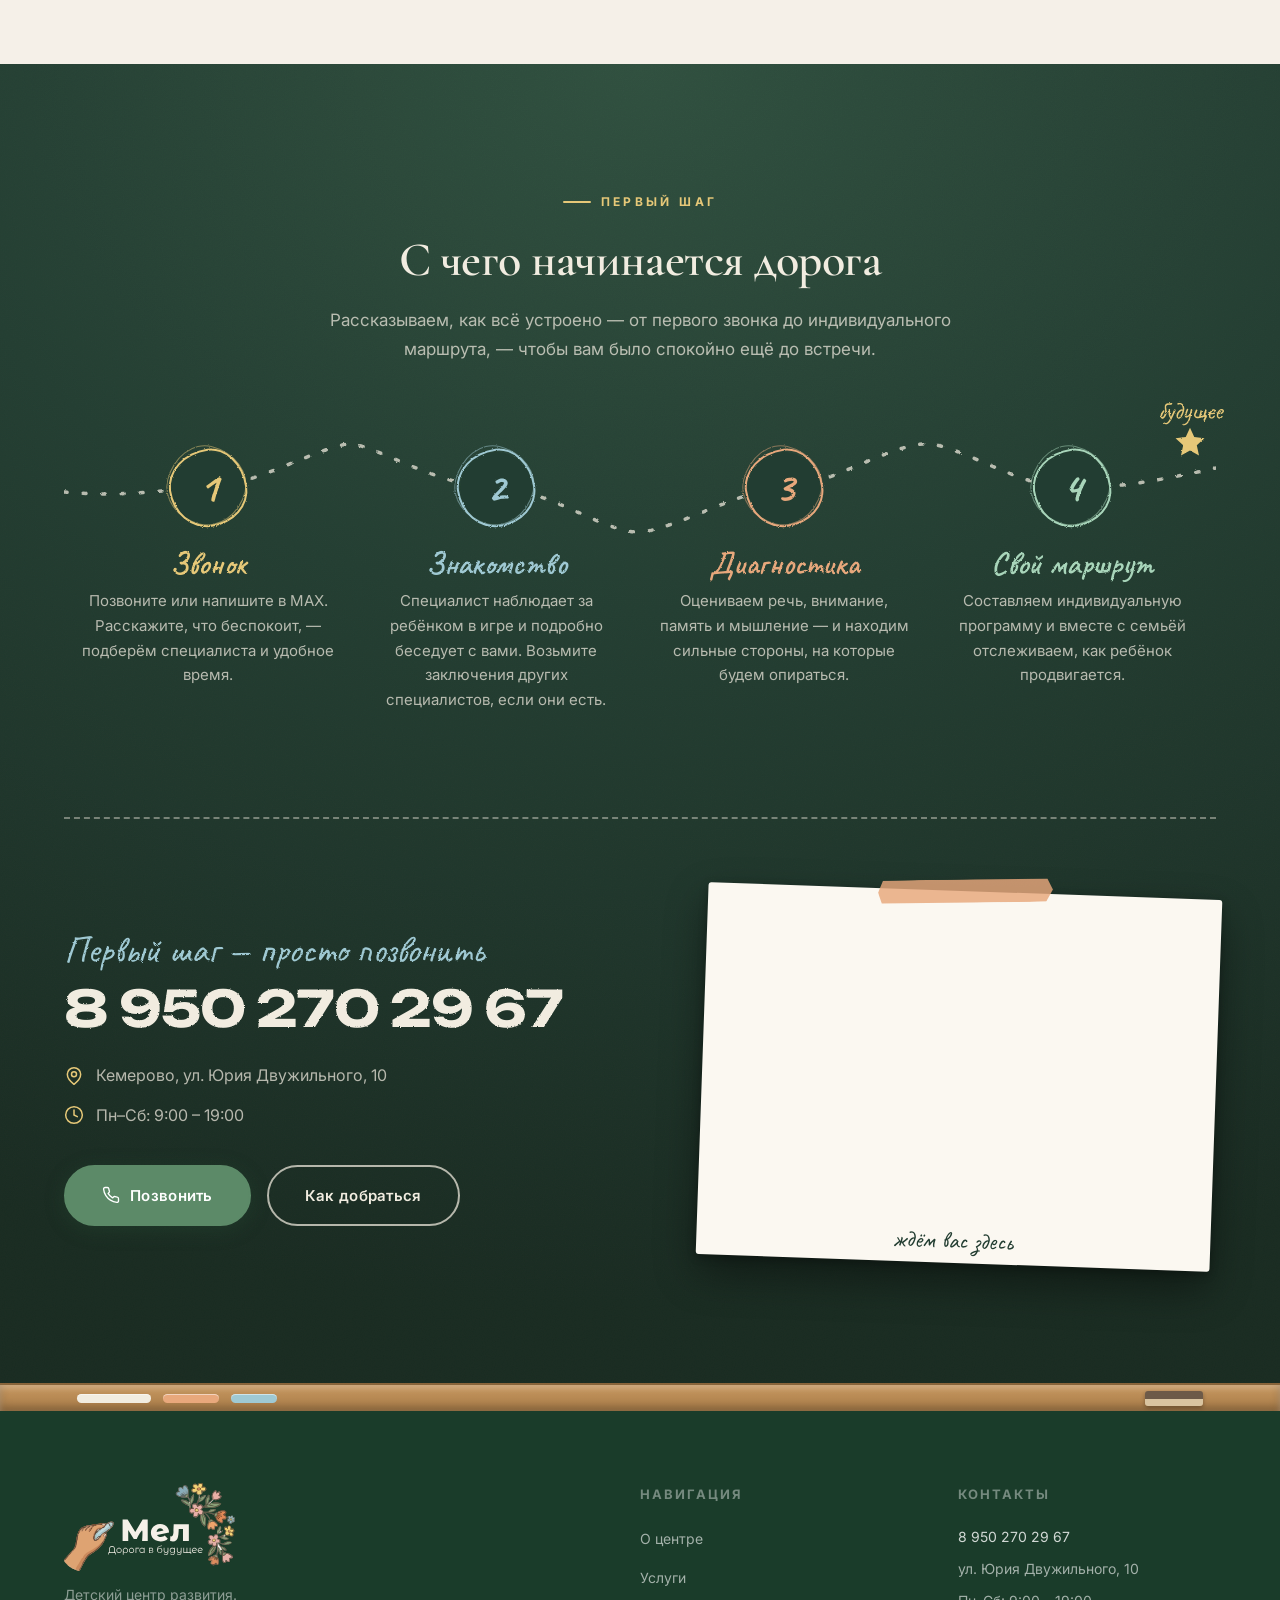
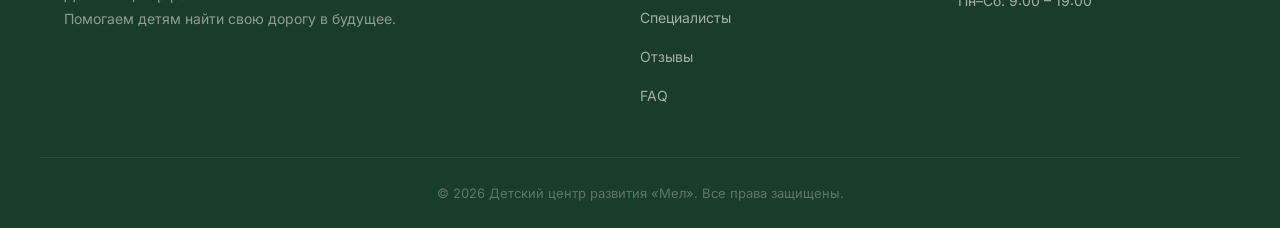
==== commit 5bc5b377: "Replace booking form with "first step" chalkboard section Remove the contact form, Telegram submissi" ====
--- a/index.html
+++ b/index.html
@@ -14,7 +14,7 @@
         href="https://fonts.googleapis.com/css2?family=Caveat:wght@500;600;700&family=Cormorant+Garamond:ital,wght@0,400;0,500;0,600;0,700;1,400&family=Inter:wght@300;400;500;600;700&family=Unbounded:wght@400;500;600;700&display=swap"
         rel="stylesheet" />
 
-    <link rel="stylesheet" href="style.css?v=32" />
+    <link rel="stylesheet" href="style.css?v=33" />
 </head>
 
 <body>
@@ -733,8 +733,7 @@
                         </button>
                         <div class="faq-item__answer">
                             <p>Вы можете позвонить нам по телефону <a href="tel:+79502702967">8 950 270 29 67</a>,
-                                написать в MAX или заполнить форму на сайте. Мы свяжемся с вами в течение рабочего
-                                дня.</p>
+                                или написать нам в MAX — вместе подберём специалиста и удобное время.</p>
                         </div>
                     </div>
 
@@ -780,83 +779,100 @@
             </div>
         </section>
 
-        <!-- ═══════════════ CONTACT ═══════════════ -->
-        <section class="section section--white" id="contact">
+        <!-- ═══════════════ ДОРОГА К ПЕРВОЙ ВСТРЕЧЕ — МЕЛОВАЯ ДОСКА ═══════════════ -->
+        <section class="path" id="contact">
             <div class="container">
-                <div class="section__header animate-on-scroll">
-                    <span class="section__label">Контакты</span>
-                    <h2 class="section__title">Запишитесь на консультацию</h2>
-                    <p class="section__desc">Оставьте заявку, и мы свяжемся с вами в ближайшее время для подбора
-                        удобного времени.</p>
-                </div>
-
-                <div class="contact__grid">
-                    <form class="contact-form animate-on-scroll" id="contact-form">
-                        <div class="contact-form__field">
-                            <label for="name">Ваше имя</label>
-                            <input type="text" id="name" name="name" placeholder="Как вас зовут?" required />
-                        </div>
-                        <div class="contact-form__field">
-                            <label for="phone">Телефон</label>
-                            <input type="tel" id="phone" name="phone" placeholder="+7 (___) ___-__-__" required />
-                        </div>
-                        <div class="contact-form__field">
-                            <label for="child-age">Возраст ребёнка</label>
-                            <input type="text" id="child-age" name="child-age" placeholder="Например, 4 года" />
-                        </div>
-                        <div class="contact-form__field">
-                            <label for="message">Сообщение</label>
-                            <textarea id="message" name="message" rows="4"
-                                placeholder="Расскажите, чем мы можем помочь..."></textarea>
-                        </div>
-                        <button type="submit" class="btn btn--primary btn--full">Отправить заявку</button>
-                        <p class="contact-form__note">Нажимая кнопку, вы соглашаетесь на обработку персональных данных
-                        </p>
-                    </form>
-
-                    <div class="contact__info animate-on-scroll">
-                        <div class="contact__info-card">
-                            <div class="contact__info-item">
-                                <div class="contact__info-icon"><svg aria-hidden="true">
-                                        <use href="#i-phone" />
-                                    </svg></div>
-                                <div>
-                                    <span class="contact__info-label">Телефон</span>
-                                    <a href="tel:+79502702967" class="contact__info-value">8 950 270 29 67</a>
-                                </div>
-                            </div>
-
-                            <div class="contact__info-item">
-                                <div class="contact__info-icon"><svg aria-hidden="true">
-                                        <use href="#i-pin" />
-                                    </svg></div>
-                                <div>
-                                    <span class="contact__info-label">Адрес</span>
-                                    <span class="contact__info-value">ул. Юрия Двужильного, 10</span>
-                                </div>
-                            </div>
-
-                            <div class="contact__info-item">
-                                <div class="contact__info-icon"><svg aria-hidden="true">
-                                        <use href="#i-clock" />
-                                    </svg></div>
-                                <div>
-                                    <span class="contact__info-label">Время работы</span>
-                                    <span class="contact__info-value">Пн–Сб: 9:00 – 19:00</span>
-                                </div>
-                            </div>
-
-
-
-                            <div class="contact__map">
-                                <iframe
-                                    src="https://yandex.ru/map-widget/v1/?text=Кемерово%2C%20улица%20Юрия%20Двужильного%2C%2010&z=16"
-                                    width="100%" height="250" style="border:0; border-radius: 20px;" allowfullscreen=""
-                                    loading="lazy" title="Карта — расположение центра Мел"></iframe>
-                            </div>
-                        </div>
-                    </div>
-                </div>
+                <div class="section__header path__header animate-on-scroll">
+                    <span class="section__label">Первый шаг</span>
+                    <h2 class="section__title">С чего начинается дорога</h2>
+                    <p class="section__desc">Рассказываем, как всё устроено — от первого звонка до индивидуального
+                        маршрута, — чтобы вам было спокойно ещё до встречи.</p>
+                </div>
+
+                <div class="path__road animate-on-scroll">
+                    <svg class="path__track" viewBox="0 0 1000 120" preserveAspectRatio="none" aria-hidden="true">
+                        <path d="M0 64 C 60 70, 90 60, 125 60 S 230 14, 250 16 S 330 60, 375 60 S 470 106, 500 104 S 590 60, 625 60 S 720 14, 750 16 S 830 60, 875 60 S 960 50, 1000 40" />
+                    </svg>
+                    <span class="path__goal" aria-hidden="true">
+                        <svg viewBox="0 0 40 40">
+                            <path d="M20 2 l5 11 12 1.5 -9 8.2 2.6 12 -10.6 -6 -10.6 6 2.6 -12 -9 -8.2 12 -1.5 z" />
+                        </svg>
+                        будущее
+                    </span>
+
+                    <ol class="path__stops">
+                        <li class="path__stop">
+                            <span class="path__num" aria-hidden="true">1</span>
+                            <h3 class="path__title">Звонок</h3>
+                            <p class="path__text">Позвоните или напишите в MAX. Расскажите, что беспокоит, — подберём
+                                специалиста и удобное время.</p>
+                        </li>
+                        <li class="path__stop">
+                            <span class="path__num" aria-hidden="true">2</span>
+                            <h3 class="path__title">Знакомство</h3>
+                            <p class="path__text">Специалист наблюдает за ребёнком в игре и подробно беседует с вами.
+                                Возьмите заключения других специалистов, если они есть.</p>
+                        </li>
+                        <li class="path__stop">
+                            <span class="path__num" aria-hidden="true">3</span>
+                            <h3 class="path__title">Диагностика</h3>
+                            <p class="path__text">Оцениваем речь, внимание, память и мышление — и находим сильные
+                                стороны, на которые будем опираться.</p>
+                        </li>
+                        <li class="path__stop">
+                            <span class="path__num" aria-hidden="true">4</span>
+                            <h3 class="path__title">Свой маршрут</h3>
+                            <p class="path__text">Составляем индивидуальную программу и вместе с семьёй отслеживаем,
+                                как ребёнок продвигается.</p>
+                        </li>
+                    </ol>
+                </div>
+
+                <div class="path__finish">
+                    <div class="path__call animate-on-scroll">
+                        <p class="path__call-lead">Первый шаг — просто позвонить</p>
+                        <a href="tel:+79502702967" class="path__phone">8 950 270 29 67</a>
+                        <ul class="path__facts">
+                            <li>
+                                <svg aria-hidden="true">
+                                    <use href="#i-pin" />
+                                </svg>
+                                Кемерово, ул. Юрия Двужильного, 10
+                            </li>
+                            <li>
+                                <svg aria-hidden="true">
+                                    <use href="#i-clock" />
+                                </svg>
+                                Пн–Сб: 9:00 – 19:00
+                            </li>
+                        </ul>
+                        <div class="path__actions">
+                            <a href="tel:+79502702967" class="btn btn--primary">
+                                <svg class="btn__icon" aria-hidden="true">
+                                    <use href="#i-phone" />
+                                </svg>
+                                Позвонить
+                            </a>
+                            <a href="https://yandex.ru/maps/?text=%D0%9A%D0%B5%D0%BC%D0%B5%D1%80%D0%BE%D0%B2%D0%BE%2C%20%D1%83%D0%BB%D0%B8%D1%86%D0%B0%20%D0%AE%D1%80%D0%B8%D1%8F%20%D0%94%D0%B2%D1%83%D0%B6%D0%B8%D0%BB%D1%8C%D0%BD%D0%BE%D0%B3%D0%BE%2C%2010"
+                                class="btn btn--chalk-outline" target="_blank" rel="noopener">Как добраться</a>
+                        </div>
+                    </div>
+
+                    <figure class="path__map animate-on-scroll">
+                        <iframe
+                            src="https://yandex.ru/map-widget/v1/?text=Кемерово%2C%20улица%20Юрия%20Двужильного%2C%2010&z=16"
+                            width="100%" height="100%" allowfullscreen="" loading="lazy"
+                            title="Карта — расположение центра Мел"></iframe>
+                        <figcaption>ждём вас здесь</figcaption>
+                    </figure>
+                </div>
+            </div>
+            <div class="hero__tray" aria-hidden="true">
+                <span class="hero__chalk hero__chalk--a"></span>
+                <span class="hero__chalk hero__chalk--b"></span>
+                <span class="hero__chalk hero__chalk--c"></span>
+                <span class="hero__eraser"></span>
+            </div>
         </section>
     </main>
 
@@ -891,8 +907,7 @@
         </div>
     </footer>
 
-    <script src="config.js"></script>
-    <script src="script.js?v=7"></script>
+    <script src="script.js?v=8"></script>
 </body>
 
 </html>
--- a/style.css
+++ b/style.css
@@ -1337,110 +1337,276 @@
 }
 
 /* ═══════════════════════════════
-   CONTACT SECTION
+   ДОРОГА К ПЕРВОЙ ВСТРЕЧЕ
+   Финальная меловая доска: пунктирная дорога
+   через четыре шага, в конце — телефон и карта.
    ═══════════════════════════════ */
-.contact__grid {
-    display: grid;
-    grid-template-columns: 1fr 1fr;
-    gap: 60px;
-    align-items: start;
-}
-
-.contact-form {
-    background: var(--c-cream);
-    border-radius: var(--r-card);
-    padding: 44px 40px;
-    border: 1px solid var(--c-border);
-}
-
-.contact-form__field {
-    margin-bottom: 20px;
-}
-
-.contact-form__field label {
-    display: block;
-    font-size: 13px;
-    font-weight: 600;
-    color: var(--c-forest);
-    margin-bottom: 8px;
-    letter-spacing: 0.02em;
-}
-
-.contact-form__field input,
-.contact-form__field textarea {
+.path {
+    position: relative;
+    overflow: hidden;
+    padding: var(--s-section) 0 calc(var(--s-section) + 28px);
+    background: radial-gradient(130% 92% at 50% 0%, var(--c-board-edge) 0%, var(--c-board) 44%, var(--c-board-deep) 100%);
+    color: var(--c-chalk);
+}
+
+/* та же меловая пыль, что и на главном экране */
+.path::before {
+    content: '';
+    position: absolute;
+    inset: 0;
+    background-image: url("data:image/svg+xml,%3Csvg xmlns='http://www.w3.org/2000/svg' width='240' height='240'%3E%3Cfilter id='n'%3E%3CfeTurbulence type='fractalNoise' baseFrequency='0.9' numOctaves='2' stitchTiles='stitch'/%3E%3C/filter%3E%3Crect width='100%25' height='100%25' filter='url(%23n)' opacity='0.5'/%3E%3C/svg%3E");
+    opacity: 0.05;
+    mix-blend-mode: screen;
+    pointer-events: none;
+}
+
+.path .container {
+    position: relative;
+    z-index: 2;
+}
+
+.path .section__label {
+    color: var(--c-chalk-sun);
+}
+
+.path .section__label::before {
+    background: var(--c-chalk-sun);
+}
+
+.path .section__title {
+    color: var(--c-chalk);
+}
+
+.path .section__desc {
+    color: var(--c-chalk-soft);
+}
+
+/* ── Дорога ── */
+.path__road {
+    --track-h: 120px;
+    position: relative;
+}
+
+.path__track {
+    position: absolute;
+    top: 0;
+    left: 0;
     width: 100%;
-    padding: 14px 18px;
-    border: 1.5px solid rgba(45, 90, 61, 0.12);
-    border-radius: var(--r-sm);
-    background: var(--c-white);
-    font-family: var(--f-body);
-    font-size: 15px;
-    color: var(--c-text);
-    transition: border-color var(--t-fast), box-shadow var(--t-fast);
-    outline: none;
-}
-
-.contact-form__field input::placeholder,
-.contact-form__field textarea::placeholder {
-    color: var(--c-text-muted);
-}
-
-.contact-form__field input:focus,
-.contact-form__field textarea:focus {
-    border-color: var(--c-sage);
-    box-shadow: 0 0 0 4px rgba(123, 168, 135, 0.12);
-}
-
-.contact-form__field textarea {
-    resize: vertical;
-    min-height: 100px;
-}
-
-.contact-form__note {
-    font-size: 12px;
-    color: var(--c-text-muted);
-    text-align: center;
-    margin-top: 12px;
-}
-
-/* Contact Info */
-.contact__info {
+    height: var(--track-h);
+    overflow: visible;
+    /* дорога «прорисовывается» слева направо, когда блок попадает в экран */
+    clip-path: inset(0 100% 0 0);
+    transition: clip-path 1.8s var(--e-soft, ease) 0.2s;
+}
+
+.path__road.visible .path__track {
+    clip-path: inset(0 0 0 0);
+}
+
+.path__track path {
+    fill: none;
+    stroke: var(--c-chalk-soft);
+    stroke-width: 3.5;
+    stroke-linecap: round;
+    stroke-dasharray: 3 16;
+    vector-effect: non-scaling-stroke;
+    filter: url(#chalk);
+}
+
+.path__goal {
+    position: absolute;
+    top: -30px;
+    right: -6px;
     display: flex;
     flex-direction: column;
-    gap: 24px;
-}
-
-.contact__info-card {
-    background: var(--c-cream);
-    border-radius: var(--r-card);
-    padding: 36px 32px;
+    align-items: center;
+    gap: 2px;
+    font-family: var(--f-hand);
+    font-size: 26px;
+    line-height: 1;
+    color: var(--c-chalk-sun);
+    filter: url(#chalk);
+    opacity: 0;
+    transform: scale(0.6) rotate(-20deg);
+    transition: opacity 0.6s var(--e-out, ease) 1.9s, transform 0.8s var(--e-out, ease) 1.9s;
+}
+
+.path__goal svg {
+    order: 2;
+    width: 34px;
+    height: 34px;
+    fill: var(--c-chalk-sun);
+}
+
+.path__road.visible .path__goal {
+    opacity: 1;
+    transform: none;
+}
+
+.path__stops {
+    position: relative;
+    display: grid;
+    grid-template-columns: repeat(4, 1fr);
+}
+
+.path__stop {
+    --ink: var(--c-chalk-sun);
     display: flex;
     flex-direction: column;
-    gap: 24px;
-    border: 1px solid var(--c-border);
-}
-
-.contact__info-item {
-    display: flex;
-    align-items: flex-start;
-    gap: 16px;
-}
-
-.contact__info-icon {
-    color: var(--c-forest);
-    flex-shrink: 0;
-    width: 48px;
-    height: 48px;
-    background: rgba(123, 168, 135, 0.1);
-    border-radius: 14px;
+    align-items: center;
+    padding: 0 18px;
+    text-align: center;
+    opacity: 0;
+    transform: translateY(18px);
+    transition: opacity 0.7s var(--e-out, ease), transform 0.7s var(--e-out, ease);
+}
+
+.path__stop:nth-child(2) {
+    --ink: var(--c-chalk-sky);
+}
+
+.path__stop:nth-child(3) {
+    --ink: var(--c-peach);
+}
+
+.path__stop:nth-child(4) {
+    --ink: var(--c-sage-light);
+}
+
+/* шаги загораются вслед за меловой линией */
+.path__road.visible .path__stop {
+    opacity: 1;
+    transform: none;
+}
+
+.path__road.visible .path__stop:nth-child(1) {
+    transition-delay: 0.35s;
+}
+
+.path__road.visible .path__stop:nth-child(2) {
+    transition-delay: 0.75s;
+}
+
+.path__road.visible .path__stop:nth-child(3) {
+    transition-delay: 1.15s;
+}
+
+.path__road.visible .path__stop:nth-child(4) {
+    transition-delay: 1.55s;
+}
+
+/* Номер в кружке, обведённом мелом от руки (дважды, как на доске) */
+.path__num {
+    position: relative;
+    width: 72px;
+    height: 72px;
+    margin-top: calc(var(--track-h) / 2 - 36px);
+    display: grid;
+    place-items: center;
+    border-radius: 50%;
+    background: var(--c-board);
+    font-family: var(--f-hand);
+    font-size: 42px;
+    font-weight: 700;
+    line-height: 1;
+    color: var(--ink);
+    filter: url(#chalk);
+    transition: transform 0.6s var(--e-out, ease);
+}
+
+.path__num::before,
+.path__num::after {
+    content: '';
+    position: absolute;
+    inset: -3px;
+    border: 2.5px solid var(--ink);
+    border-radius: 56% 44% 52% 48% / 47% 55% 45% 53%;
+    transform: rotate(-8deg);
+}
+
+.path__num::after {
+    inset: -6px -2px -1px -5px;
+    border-width: 1.5px;
+    border-radius: 44% 56% 47% 53% / 55% 46% 54% 45%;
+    opacity: 0.5;
+    transform: rotate(14deg);
+}
+
+.path__stop:hover .path__num {
+    transform: rotate(-6deg) scale(1.08);
+}
+
+.path__title {
+    margin: 22px 0 8px;
+    font-family: var(--f-hand);
+    font-size: 32px;
+    font-weight: 600;
+    line-height: 1.1;
+    color: var(--ink);
+    filter: url(#chalk);
+}
+
+.path__text {
+    font-size: 15px;
+    line-height: 1.65;
+    color: var(--c-chalk-soft);
+}
+
+/* ── Финиш: телефон и карта ── */
+.path__finish {
+    display: grid;
+    grid-template-columns: 1.1fr 1fr;
+    gap: 72px;
+    align-items: center;
+    margin-top: 104px;
+    padding-top: 72px;
+    border-top: 2px dashed var(--c-chalk-faint);
+}
+
+.path__call-lead {
+    font-family: var(--f-hand);
+    font-size: clamp(28px, 3.2vw, 38px);
+    line-height: 1.15;
+    color: var(--c-chalk-sky);
+    filter: url(#chalk);
+}
+
+.path__phone {
+    display: inline-block;
+    margin: 10px 0 26px;
+    font-family: var(--f-brand);
+    font-size: clamp(30px, 4.2vw, 50px);
+    font-weight: 700;
+    letter-spacing: -0.02em;
+    line-height: 1.1;
+    color: var(--c-chalk);
+    white-space: nowrap;
+    filter: url(#chalk);
+    transition: color 0.4s var(--e-out, ease);
+}
+
+.path__phone:hover {
+    color: var(--c-chalk-sun);
+}
+
+.path__facts {
+    display: grid;
+    gap: 12px;
+    font-size: 16px;
+    color: var(--c-chalk-soft);
+}
+
+.path__facts li {
     display: flex;
     align-items: center;
-    justify-content: center;
-}
-
-.contact__info-icon svg {
-    width: 22px;
-    height: 22px;
+    gap: 12px;
+}
+
+.path__facts svg,
+.btn__icon {
+    flex-shrink: 0;
+    width: 20px;
+    height: 20px;
     fill: none;
     stroke: currentColor;
     stroke-width: 1.8;
@@ -1448,36 +1614,172 @@
     stroke-linejoin: round;
 }
 
-.contact__info-label {
-    font-size: 12px;
-    font-weight: 600;
-    text-transform: uppercase;
-    letter-spacing: 0.1em;
-    color: var(--c-text-muted);
+.path__facts svg {
+    color: var(--c-chalk-sun);
+}
+
+.path__actions {
+    display: flex;
+    flex-wrap: wrap;
+    gap: 16px;
+    margin-top: 36px;
+}
+
+.btn__icon {
+    width: 18px;
+    height: 18px;
+    margin-right: 10px;
+}
+
+/* на тёмной доске — светлый шалфей, как в главном экране */
+.path .btn--primary {
+    background: var(--c-sage-dark);
+    border-color: var(--c-sage-dark);
+}
+
+.path .btn--primary:hover {
+    background: var(--c-sage);
+    border-color: var(--c-sage);
+}
+
+/* Карта — ещё один снимок, приклеенный к доске скотчем */
+.path__map {
+    position: relative;
+    margin: 0;
+    padding: 10px 10px 0;
+    background: #fbf8f1;
+    border-radius: 3px;
+    box-shadow: 0 18px 40px rgba(0, 0, 0, 0.4), 0 3px 8px rgba(0, 0, 0, 0.25);
+    transform: rotate(2deg);
+}
+
+.path__map.animate-on-scroll.visible {
+    transform: rotate(2deg);
+}
+
+.path__map::before {
+    content: '';
+    position: absolute;
+    z-index: 1;
+    top: -12px;
+    left: 50%;
+    width: 34%;
+    height: 24px;
+    background: rgba(232, 168, 124, 0.82);
+    box-shadow: 0 1px 2px rgba(0, 0, 0, 0.15);
+    transform: translateX(-50%) rotate(-3deg);
+    clip-path: polygon(3% 0, 97% 4%, 100% 50%, 96% 100%, 2% 96%, 0 50%);
+}
+
+.path__map iframe {
     display: block;
-    margin-bottom: 2px;
-}
-
-.contact__info-value {
-    font-size: 16px;
-    font-weight: 500;
-    color: var(--c-forest);
-    display: block;
-}
-
-.contact__info-value:hover {
-    color: var(--c-sage-dark);
-}
-
-.contact__map {
-    border-radius: var(--r-card);
-    overflow: hidden;
-    box-shadow: var(--shadow-sm);
-    border: 1px solid var(--c-border);
-}
-
-.contact__map iframe {
-    display: block;
+    width: 100%;
+    height: 320px;
+    border: 0;
+    border-radius: 2px;
+}
+
+.path__map figcaption {
+    padding: 6px 0 10px;
+    font-family: var(--f-hand);
+    font-size: 24px;
+    line-height: 1.1;
+    text-align: center;
+    color: var(--c-board);
+}
+
+/* Узкий экран: дорога идёт сверху вниз вдоль номеров */
+@media (max-width: 860px) {
+    .path__track,
+    .path__goal {
+        display: none;
+    }
+
+    .path__stops {
+        grid-template-columns: 1fr;
+        gap: 36px;
+        max-width: 520px;
+        margin: 0 auto;
+    }
+
+    /* отрезок дороги от центра кружка до следующего шага */
+    .path__stop:not(:last-child)::before {
+        content: '';
+        position: absolute;
+        top: 36px;
+        bottom: -72px;
+        left: 34px;
+        border-left: 3px dotted var(--c-chalk-soft);
+        filter: url(#chalk);
+    }
+
+    .path__stop {
+        position: relative;
+        display: grid;
+        grid-template-columns: 72px 1fr;
+        column-gap: 22px;
+        align-items: start;
+        padding: 0;
+        text-align: left;
+    }
+
+    .path__num {
+        grid-row: span 2;
+        margin-top: 0;
+    }
+
+    .path__title {
+        margin: 6px 0;
+    }
+
+    .path__finish {
+        grid-template-columns: 1fr;
+        gap: 56px;
+        margin-top: 72px;
+        padding-top: 56px;
+        text-align: center;
+    }
+
+    .path__facts li,
+    .path__actions {
+        justify-content: center;
+    }
+
+    .path__map {
+        width: min(100%, 520px);
+        margin: 0 auto;
+    }
+}
+
+@media (max-width: 480px) {
+    .path__stop {
+        grid-template-columns: 60px 1fr;
+        column-gap: 18px;
+    }
+
+    .path__num {
+        width: 60px;
+        height: 60px;
+        font-size: 36px;
+    }
+
+    .path__stop:not(:last-child)::before {
+        top: 30px;
+        bottom: -66px;
+        left: 28px;
+    }
+
+    .path__phone {
+        font-size: 28px;
+    }
+
+    .path__actions .btn {
+        flex: 1 1 100%;
+    }
+
+    .path__map iframe {
+        height: 260px;
+    }
 }
 
 /* ═══════════════════════════════
@@ -1655,11 +1957,6 @@
     .specialists__grid,
     .reviews__grid {
         grid-template-columns: repeat(2, 1fr);
-    }
-
-    .contact__grid {
-        grid-template-columns: 1fr;
-        gap: 40px;
     }
 
     .footer__inner {
@@ -1891,10 +2188,6 @@
     .btn {
         padding: 14px 28px;
         font-size: 14px;
-    }
-
-    .contact-form {
-        padding: 28px 20px;
     }
 
     .service-card,
@@ -2543,12 +2836,6 @@
     transition: transform 0.45s var(--e-out);
 }
 
-/* ── Форма ── */
-.contact-form__field input,
-.contact-form__field textarea {
-    transition: border-color 0.4s var(--e-out), box-shadow 0.4s var(--e-out);
-}
-
 /* ═══════════════════════════════
    ПЛАВНОСТЬ: СТРАНИЦА 404
    ═══════════════════════════════ */
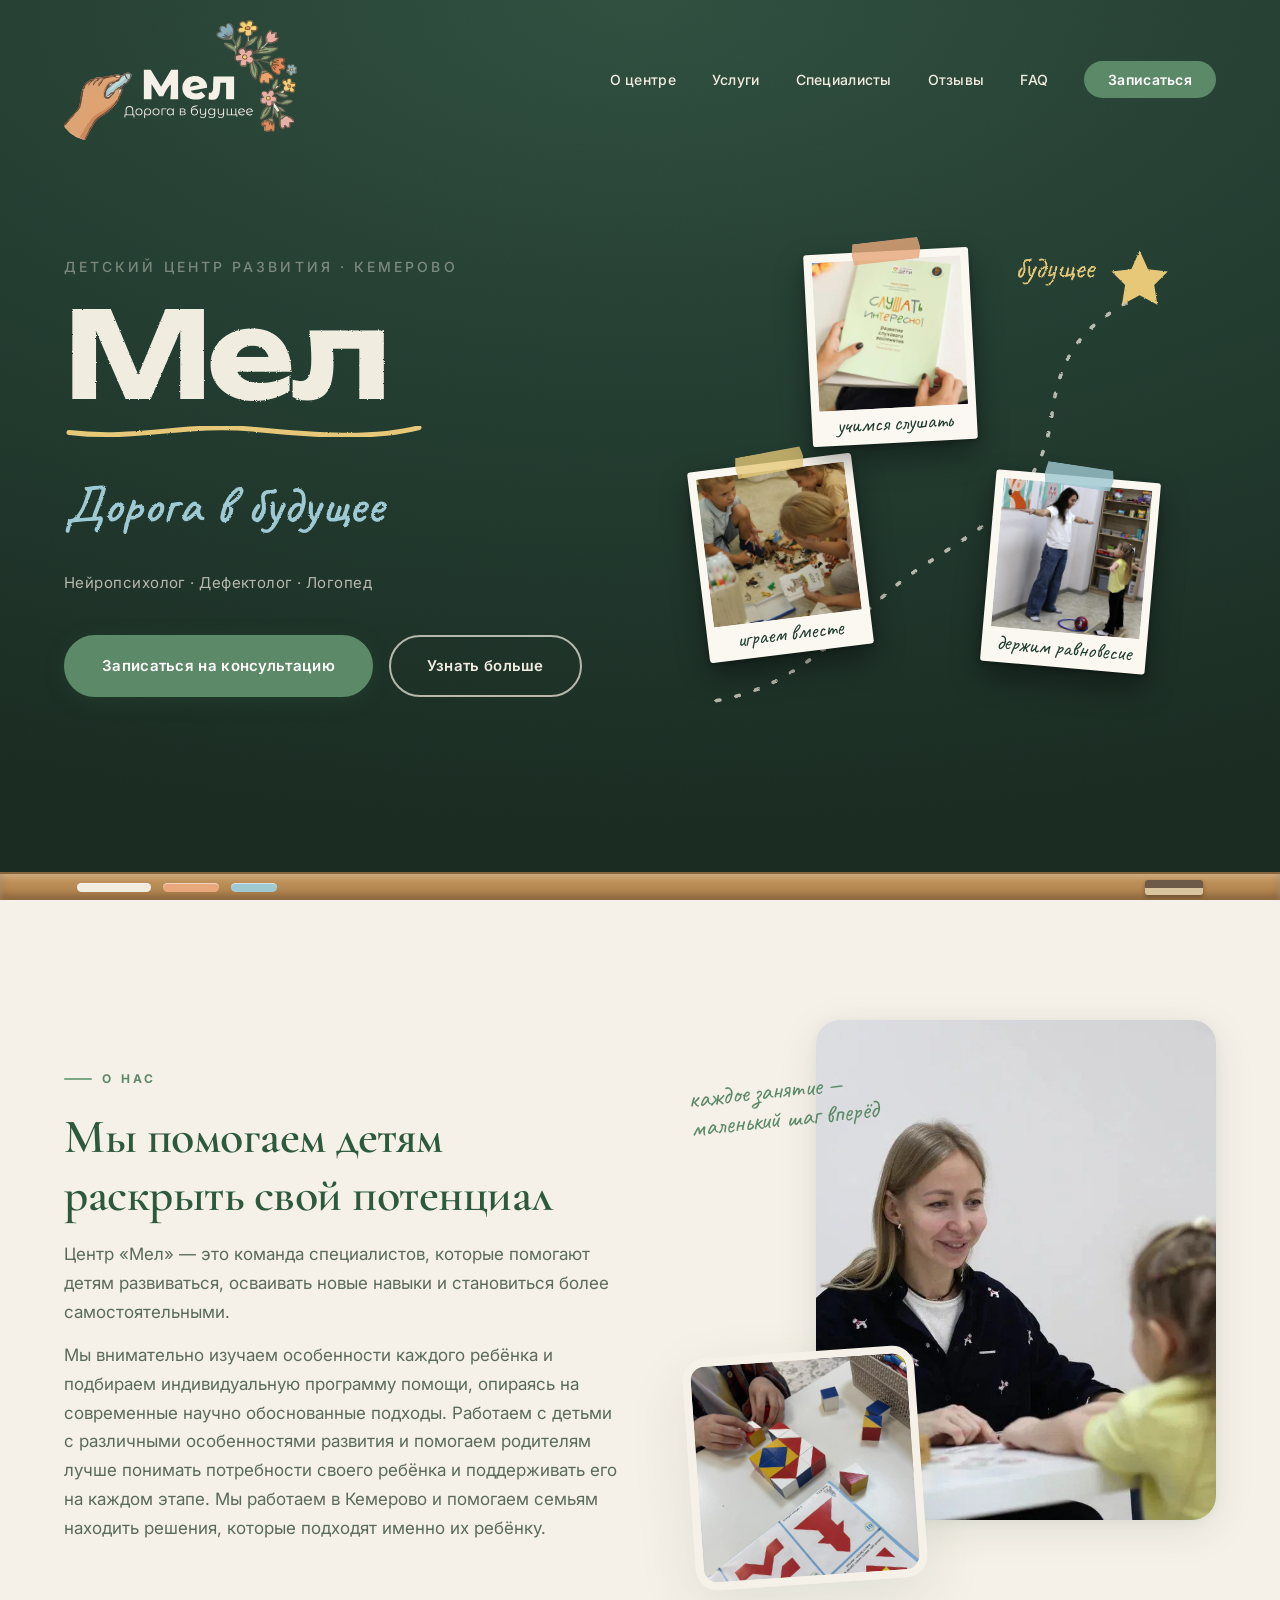
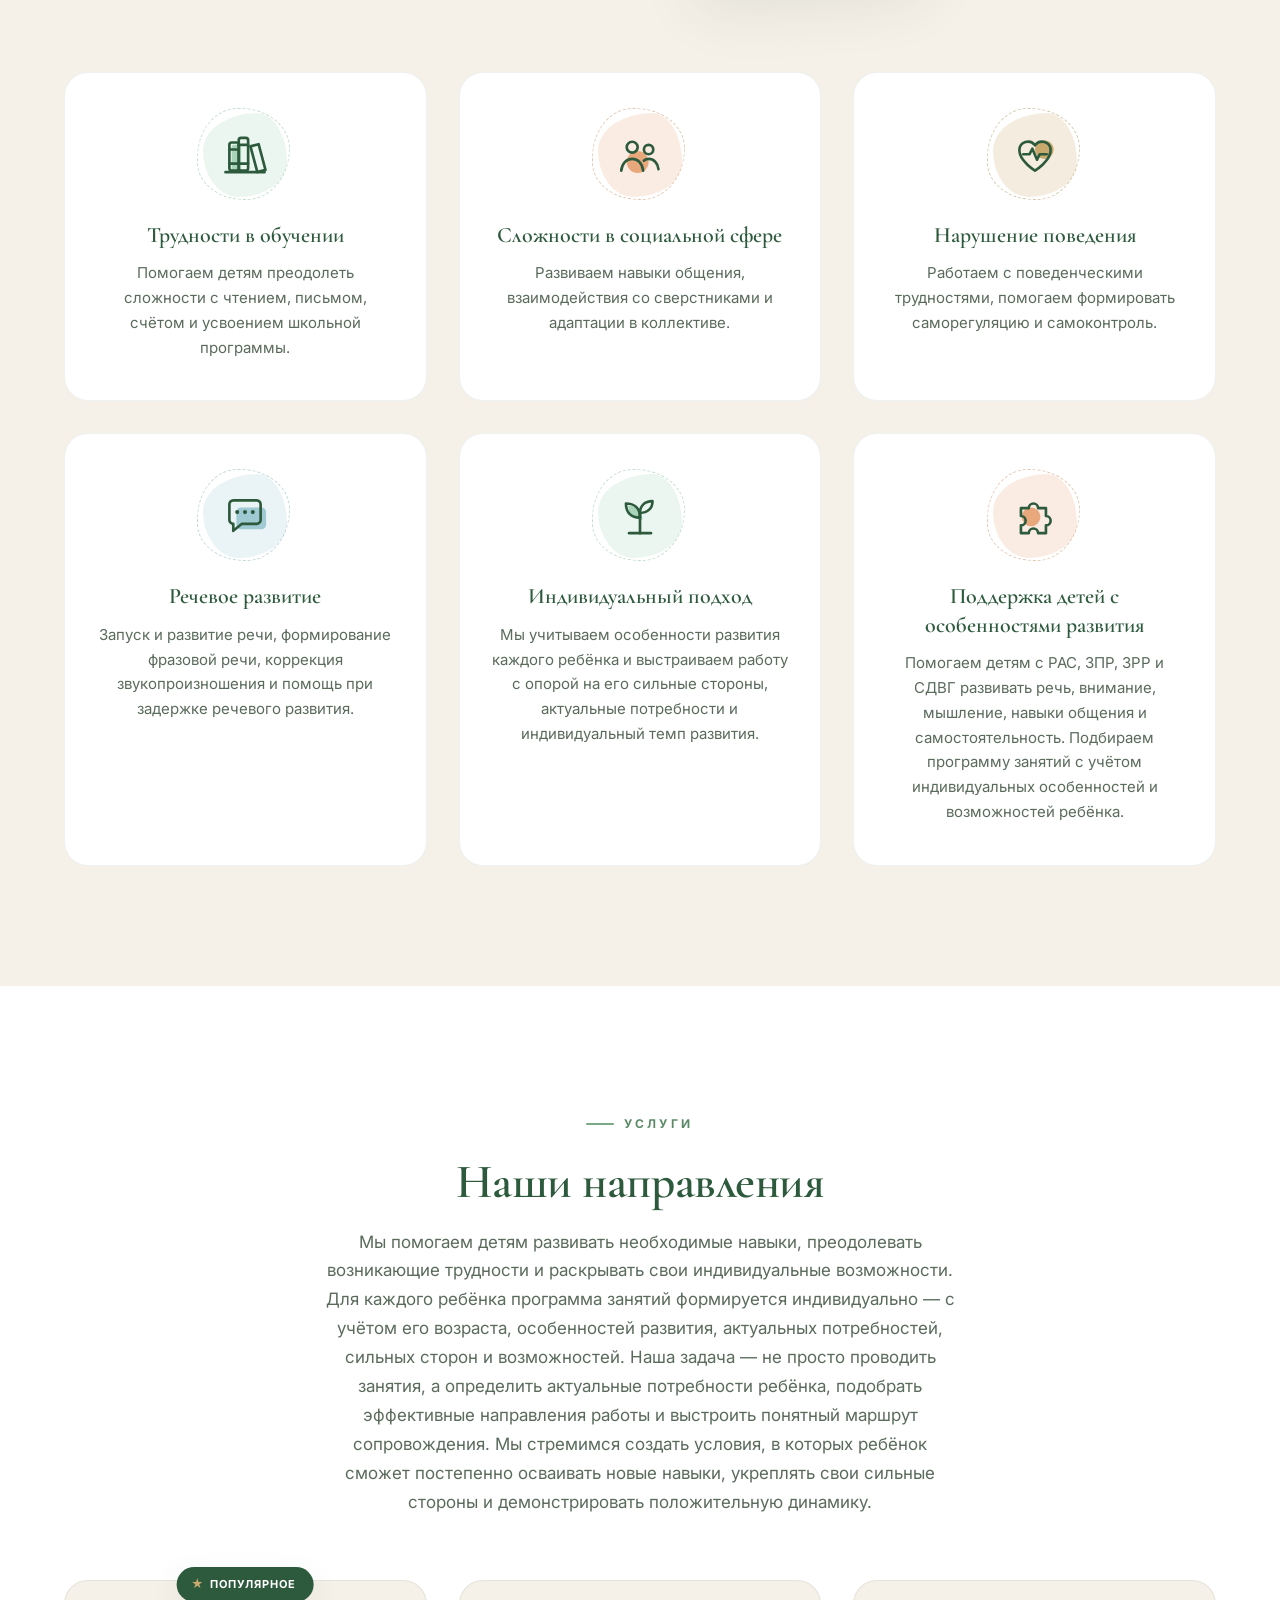
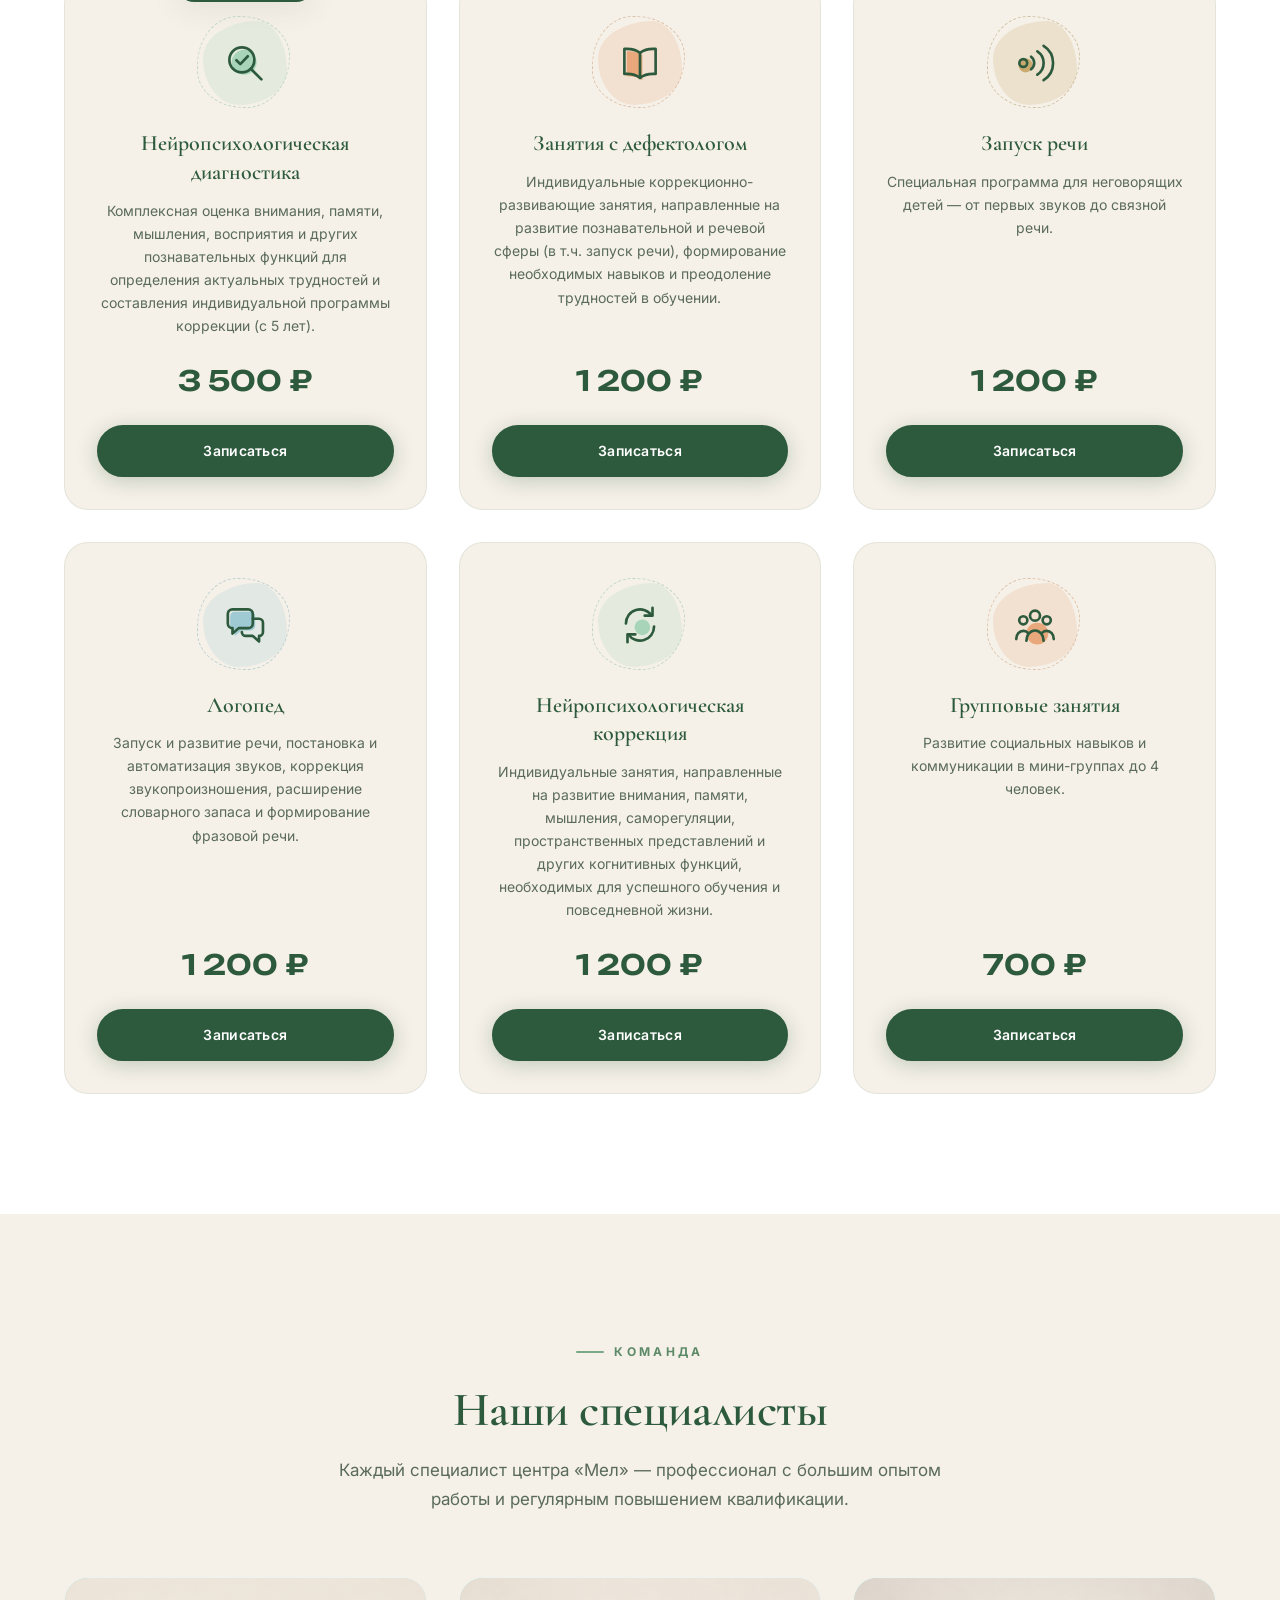
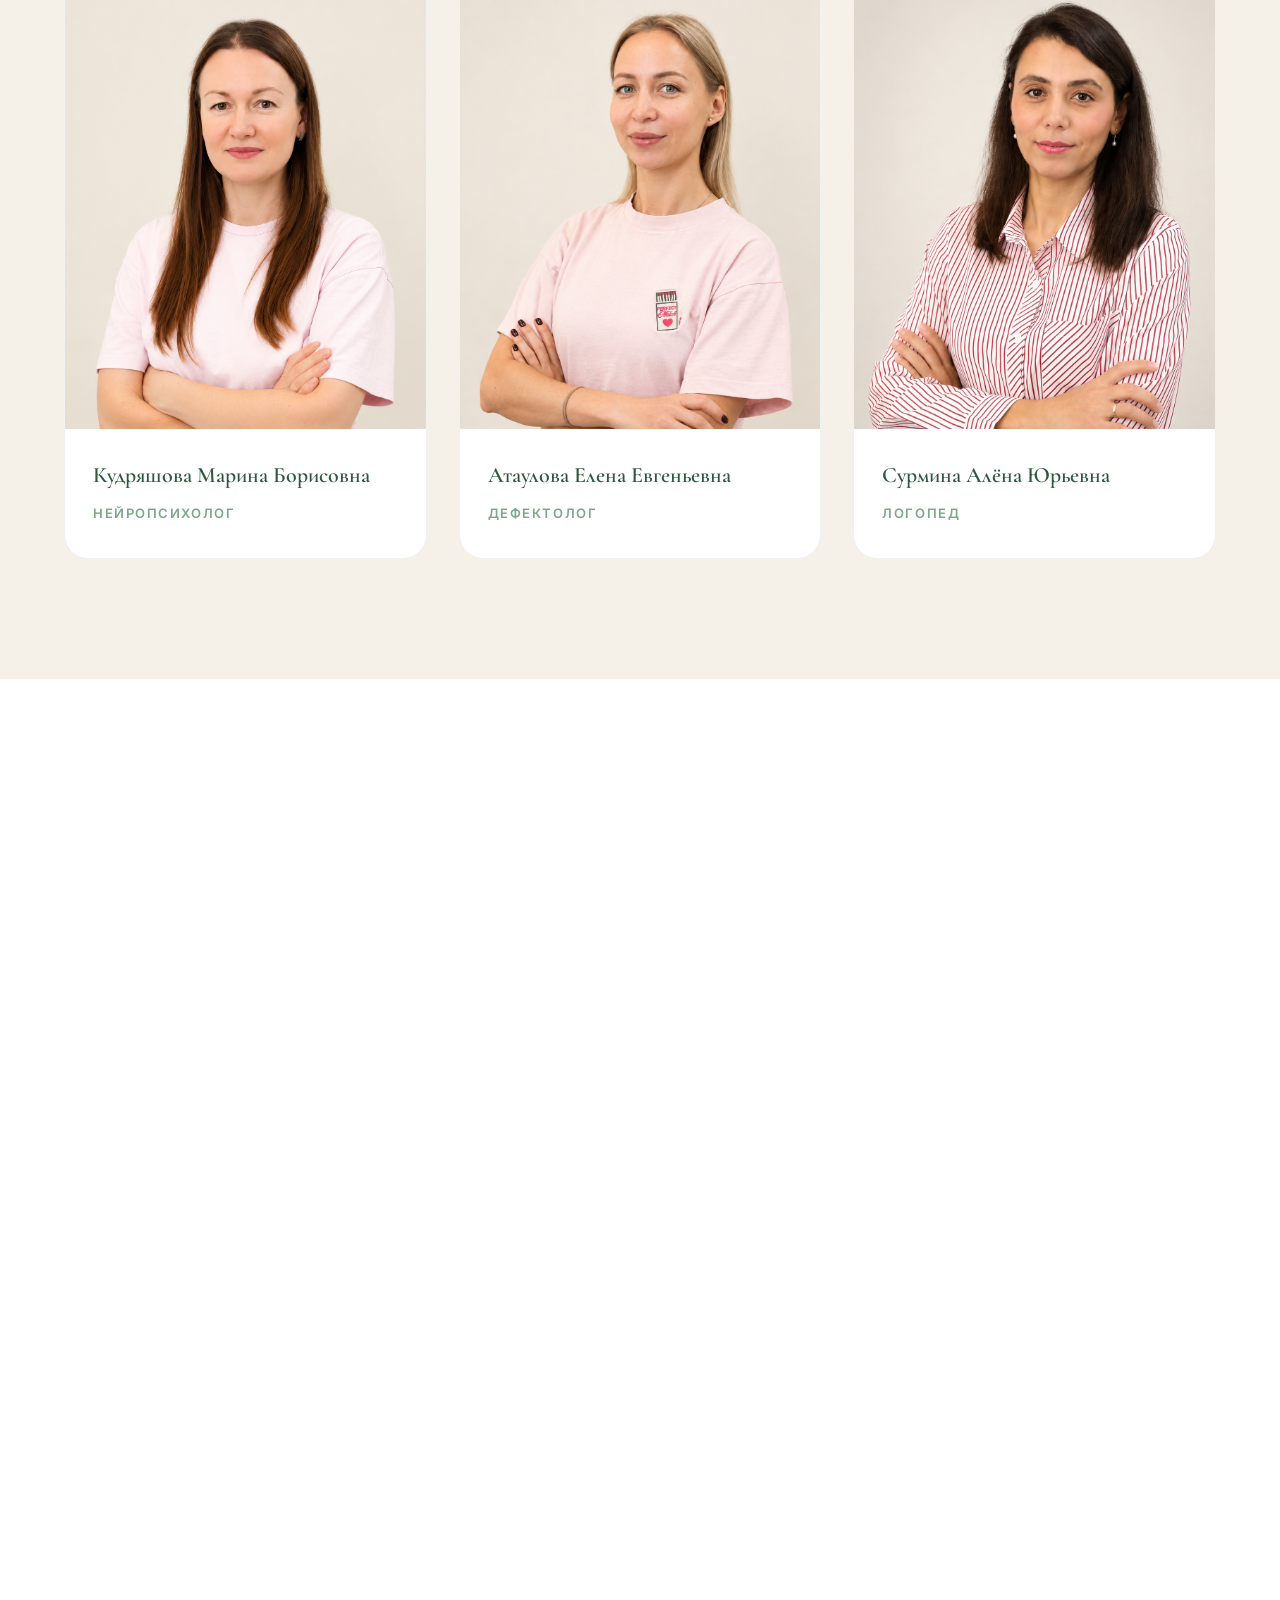
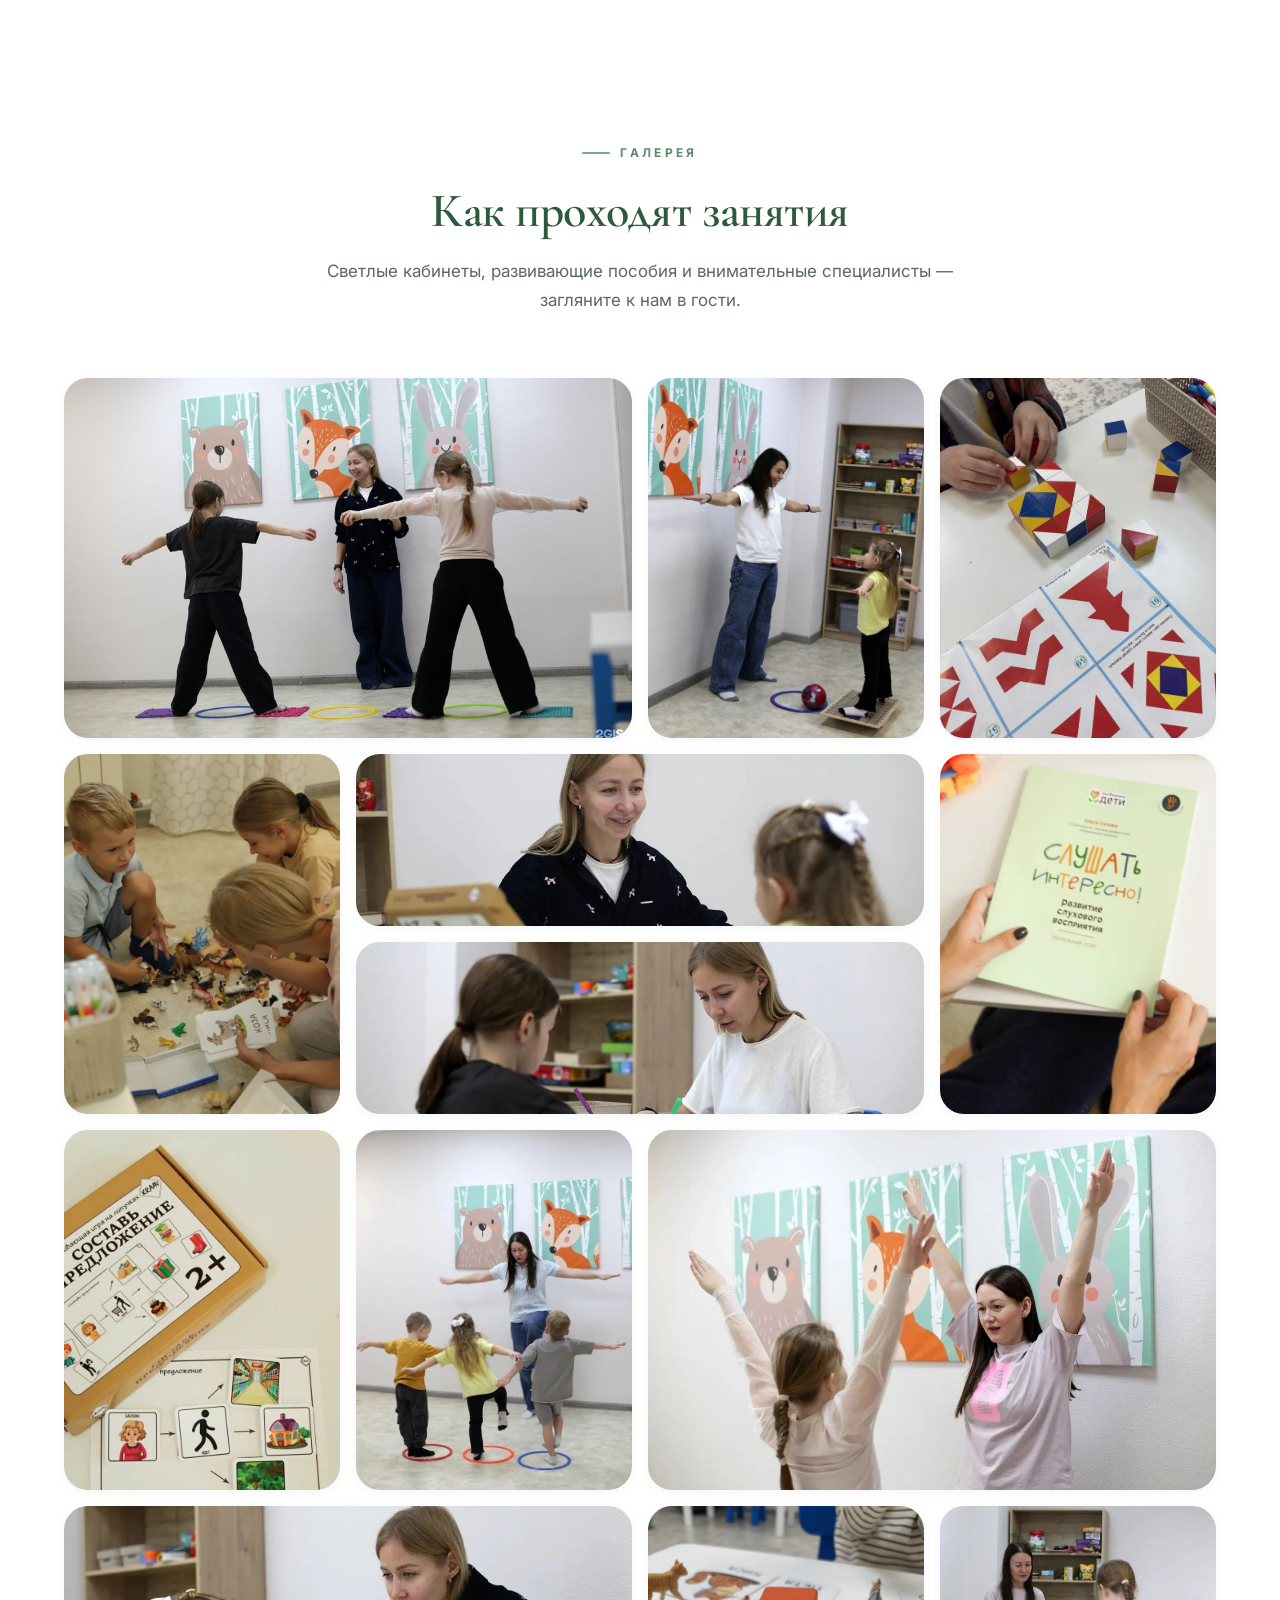
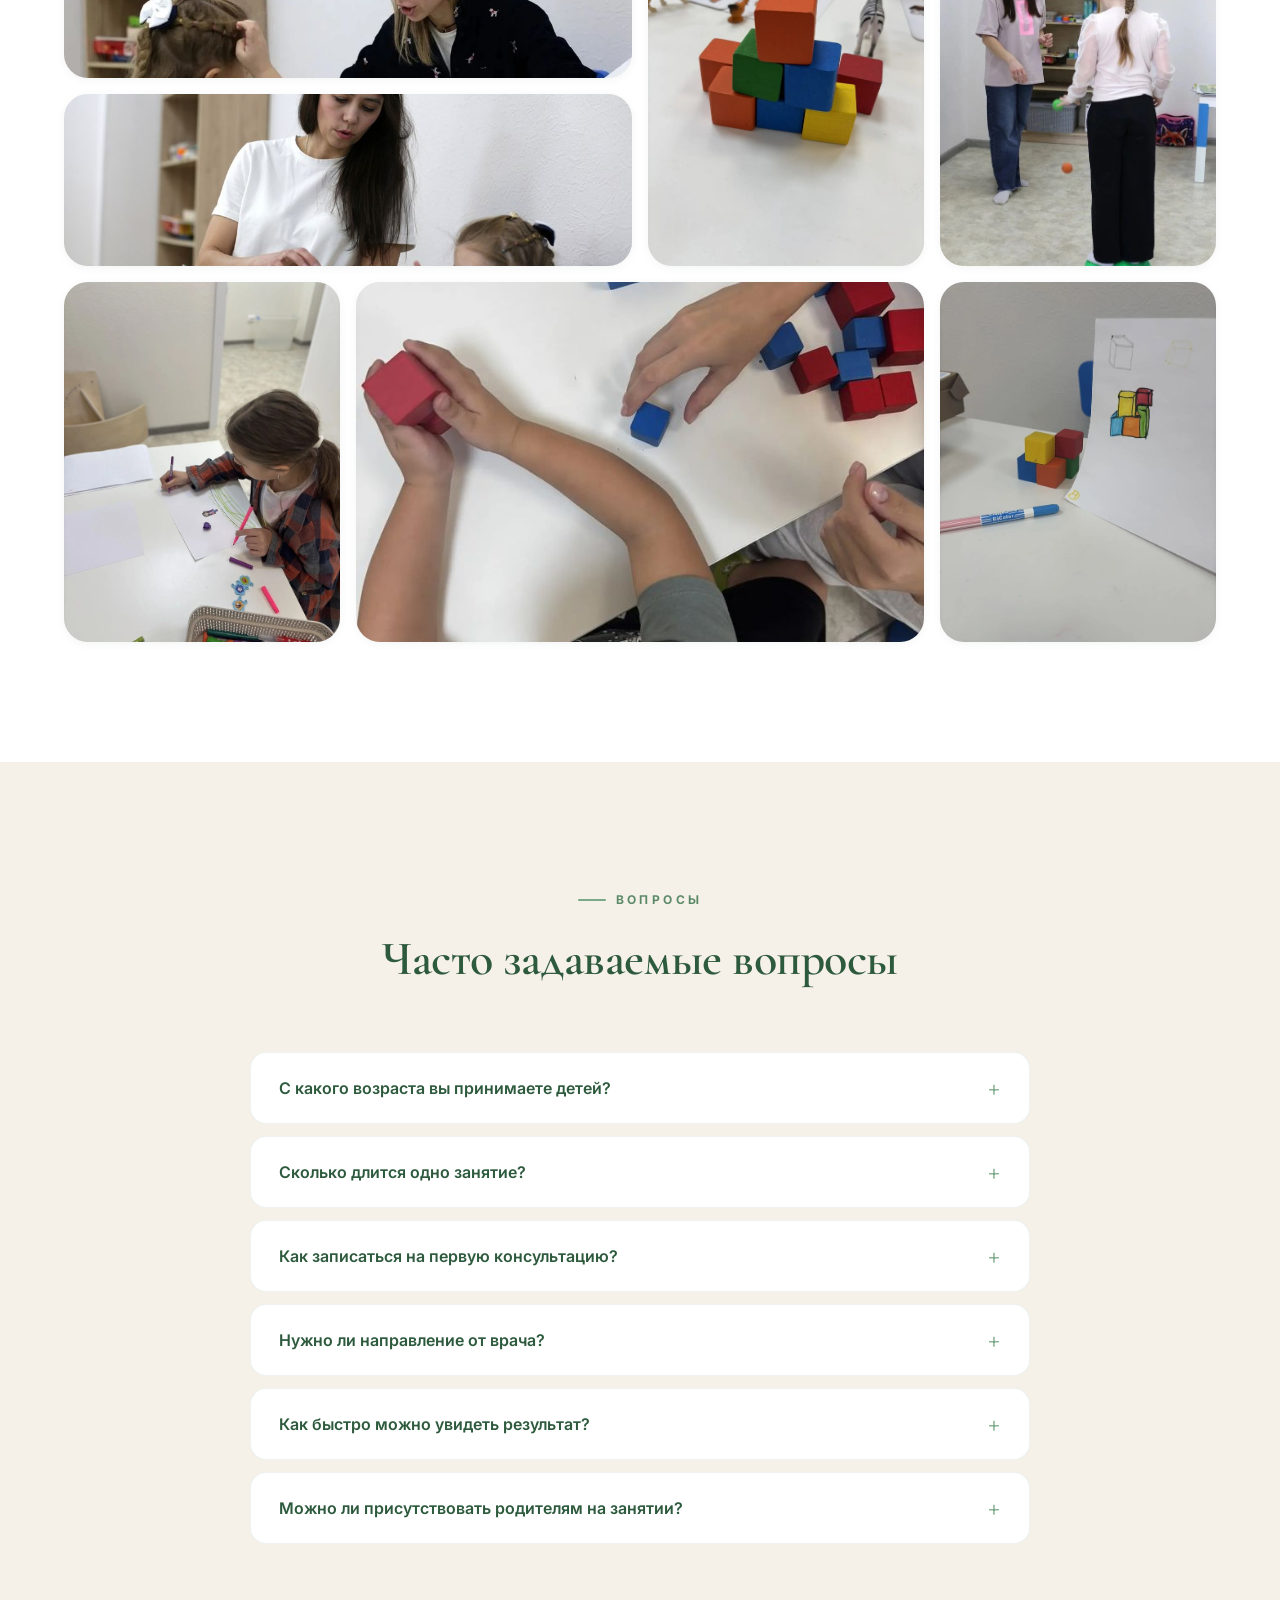
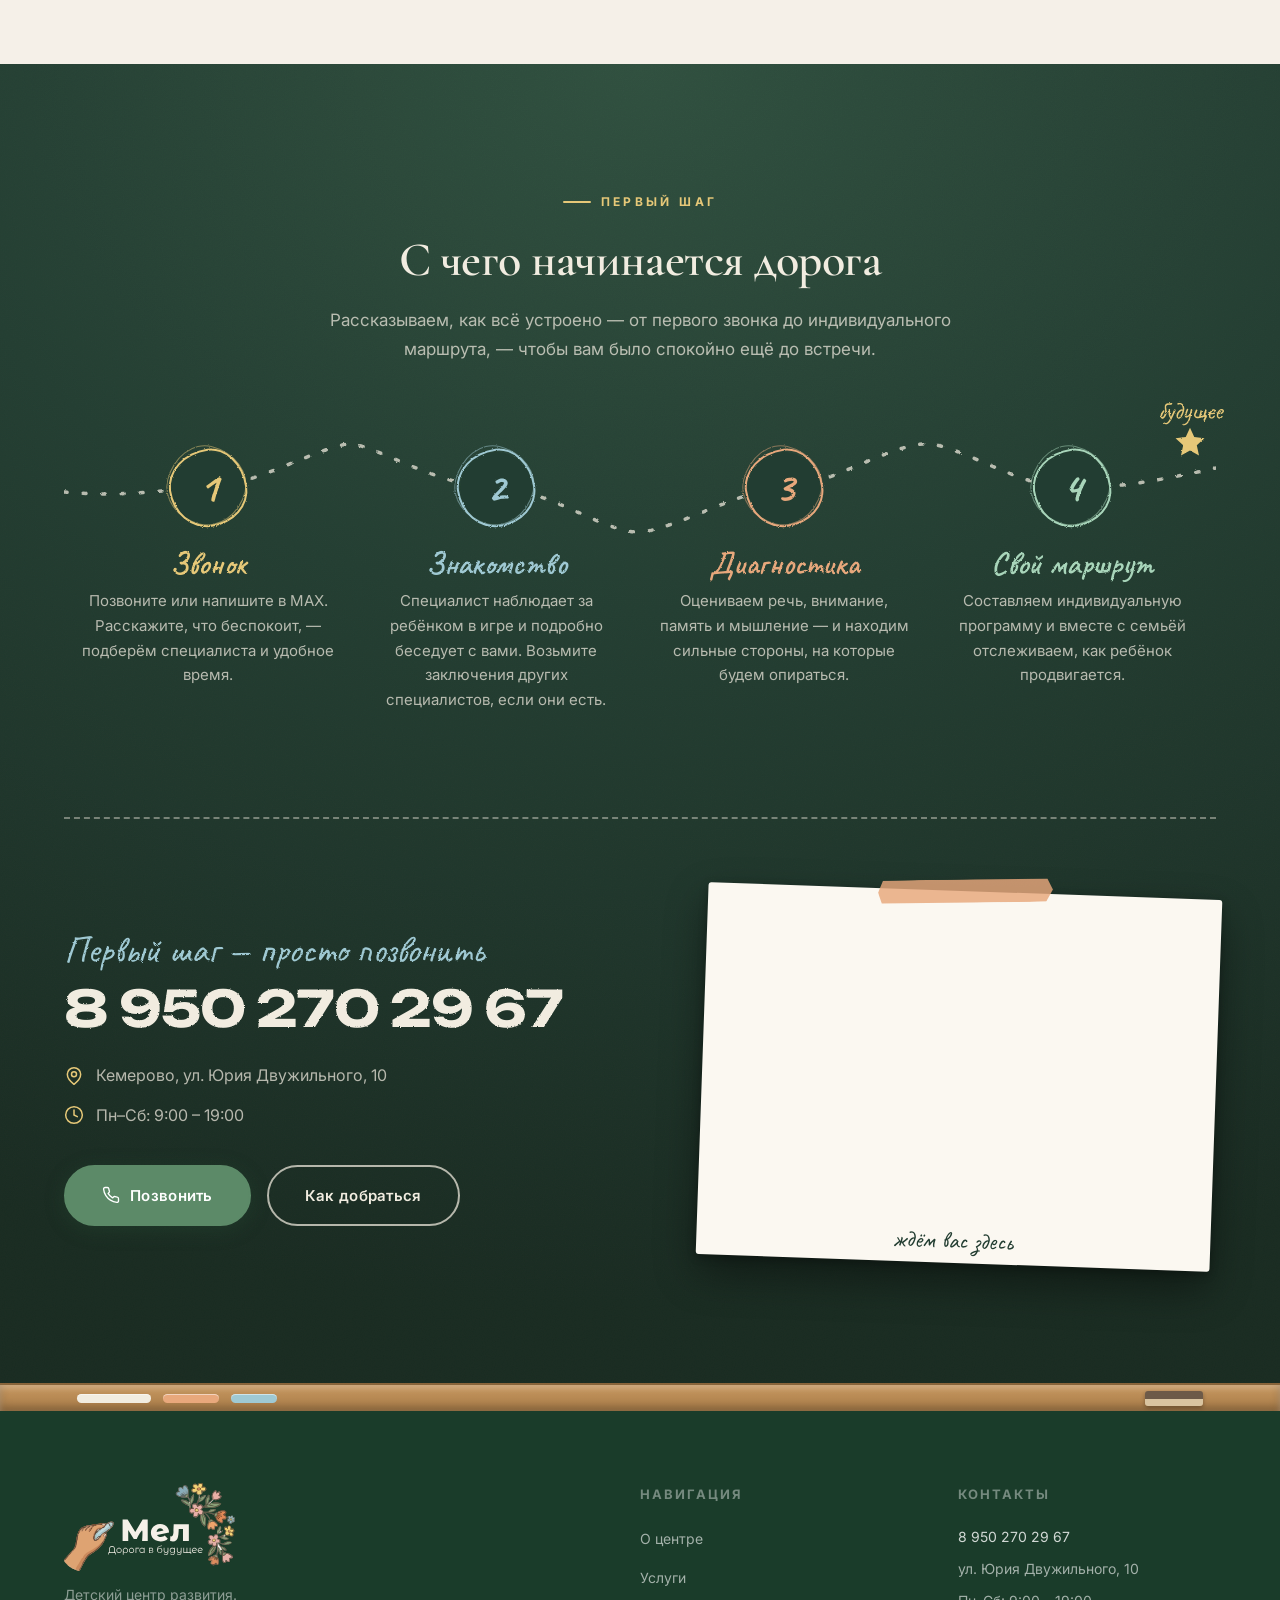
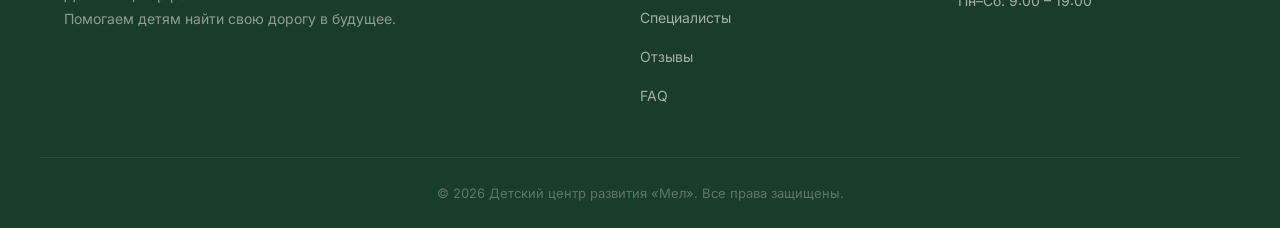
==== commit 85325e3d: "Modify service description and pricing in index.html Updated description and price for neuropsycholo" ====
--- a/index.html
+++ b/index.html
@@ -333,9 +333,9 @@
                         <h3 class="service-card__title">Нейропсихологическая диагностика</h3>
                         <p class="service-card__desc">Комплексная оценка внимания, памяти, мышления, восприятия и других
                             познавательных функций для определения актуальных трудностей и составления индивидуальной
-                            программы коррекции. </p>
+                            программы коррекции (с 5 лет). </p>
                         <div class="service-card__price">
-                            <span class="service-card__price-value">2 000 ₽</span>
+                            <span class="service-card__price-value">3 500 ₽</span>
                         </div>
                         <a href="#contact" class="btn btn--primary btn--sm">Записаться</a>
                     </div>
@@ -910,4 +910,4 @@
     <script src="script.js?v=8"></script>
 </body>
 
-</html>+</html>
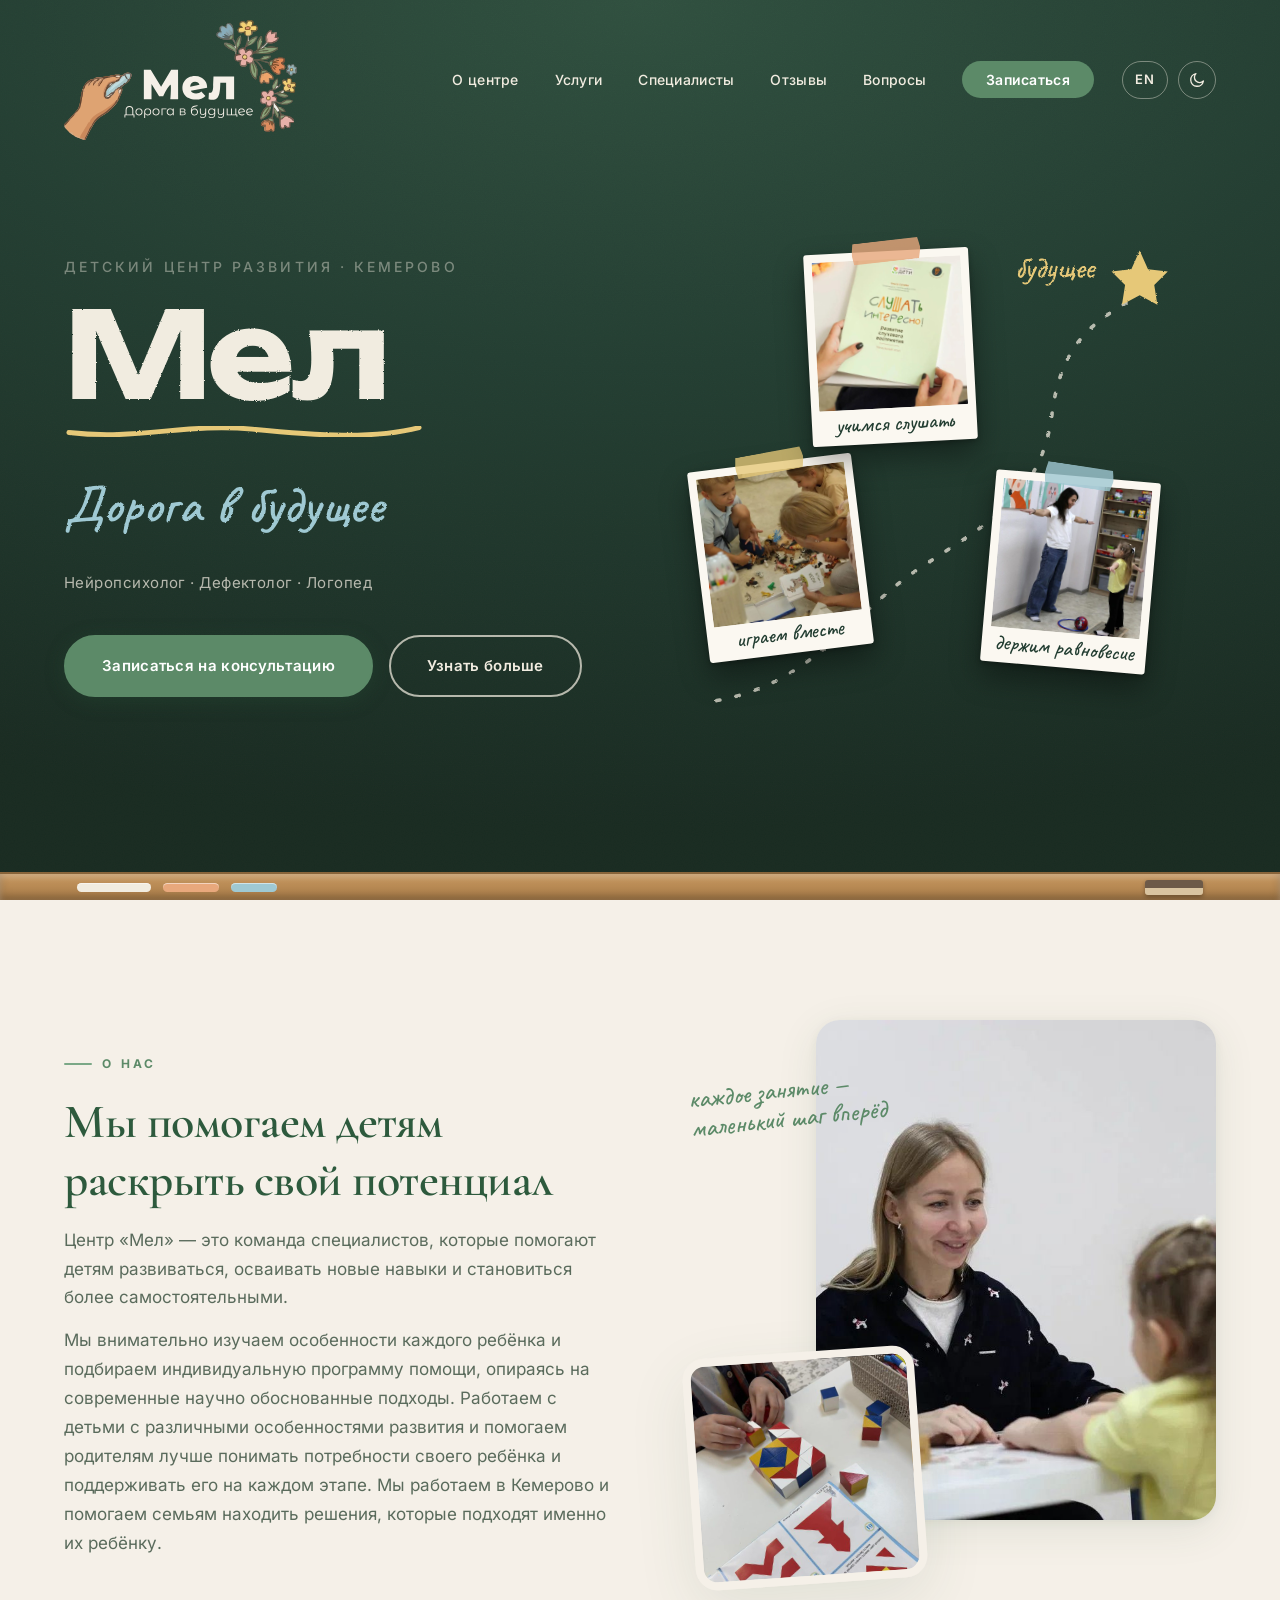
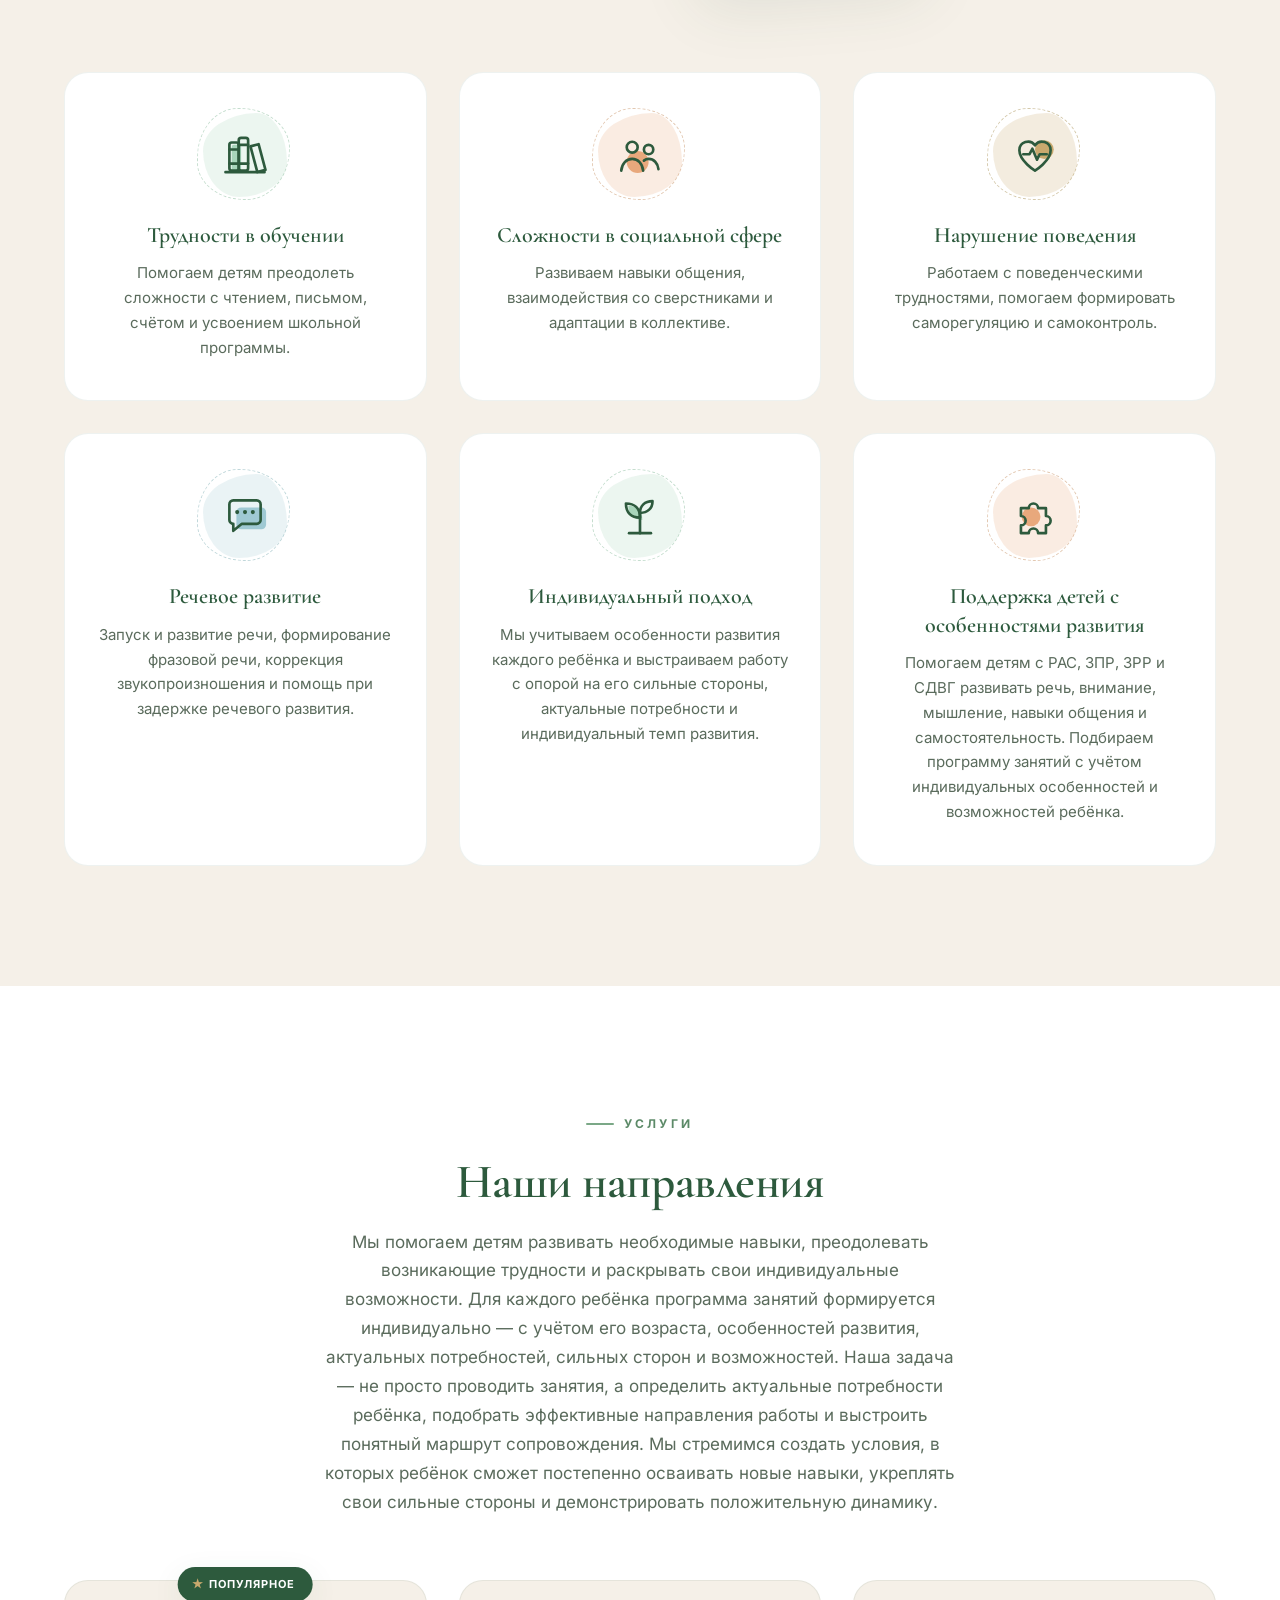
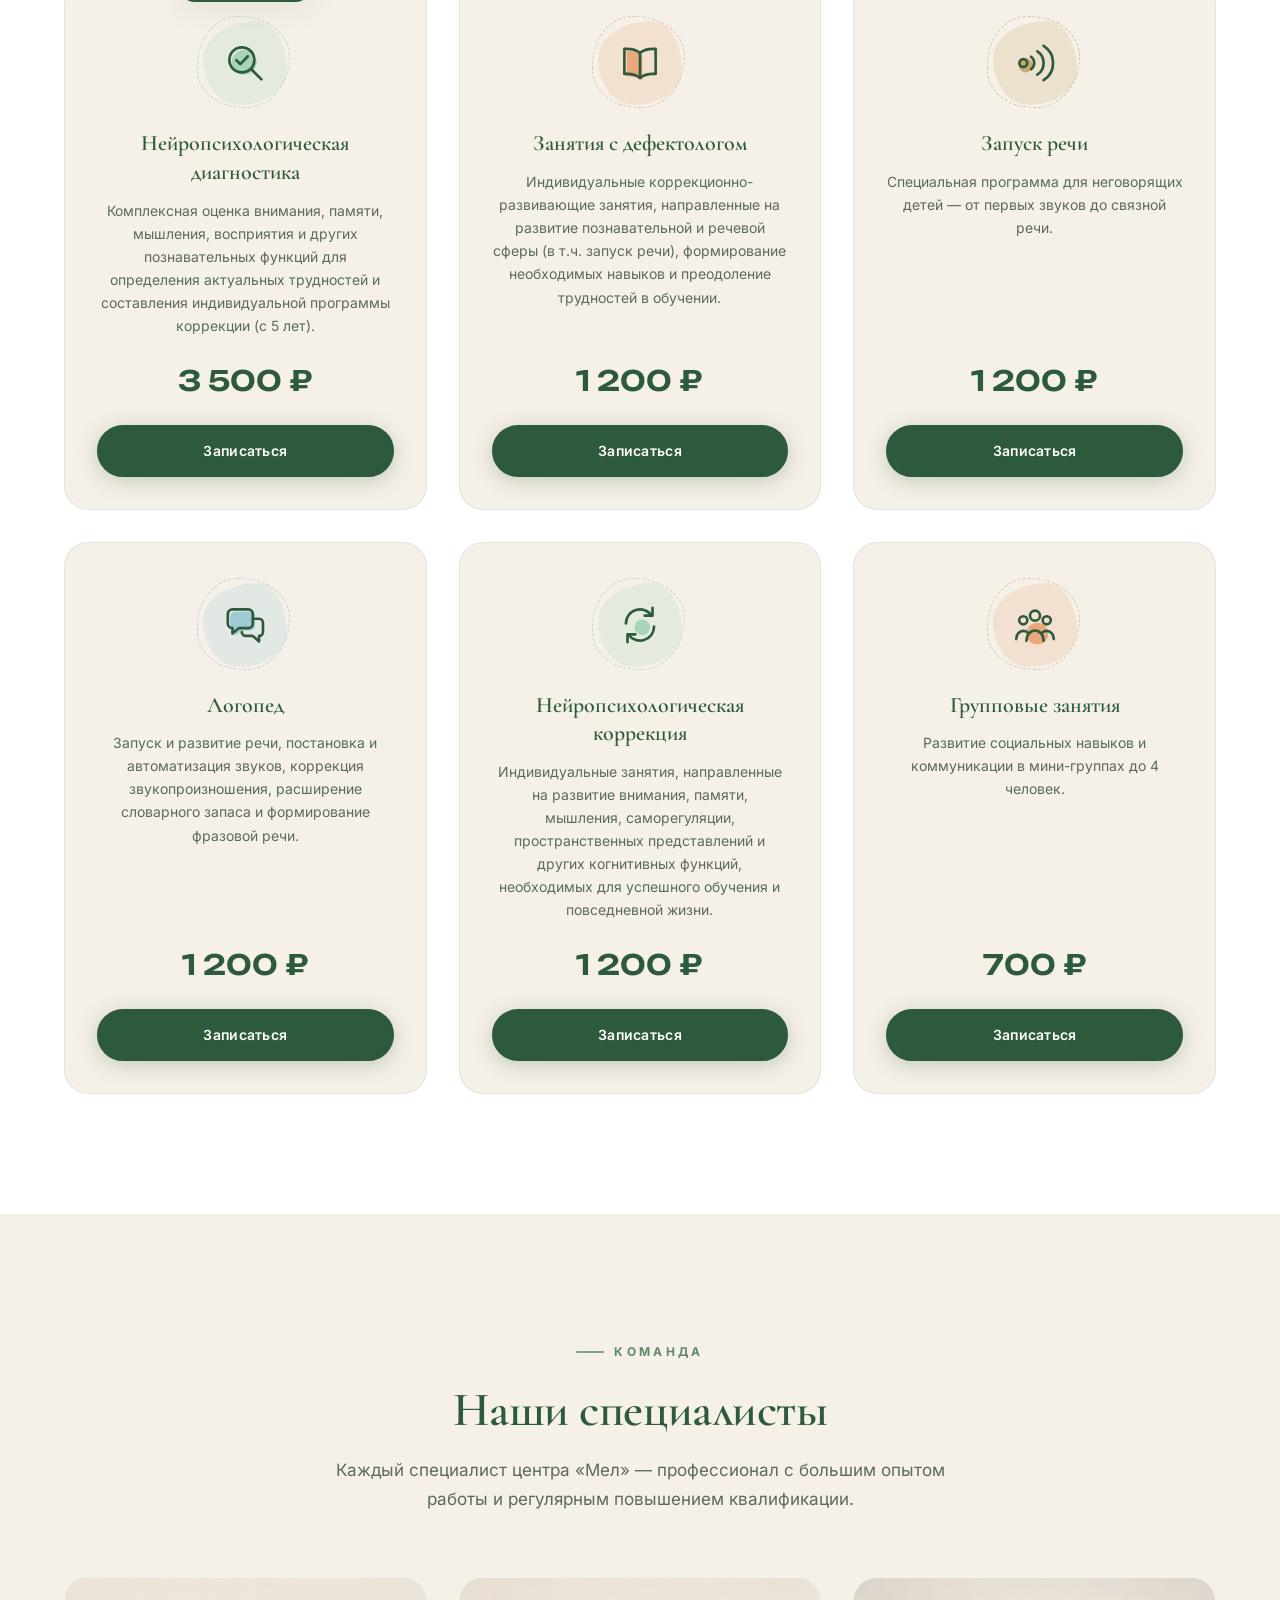
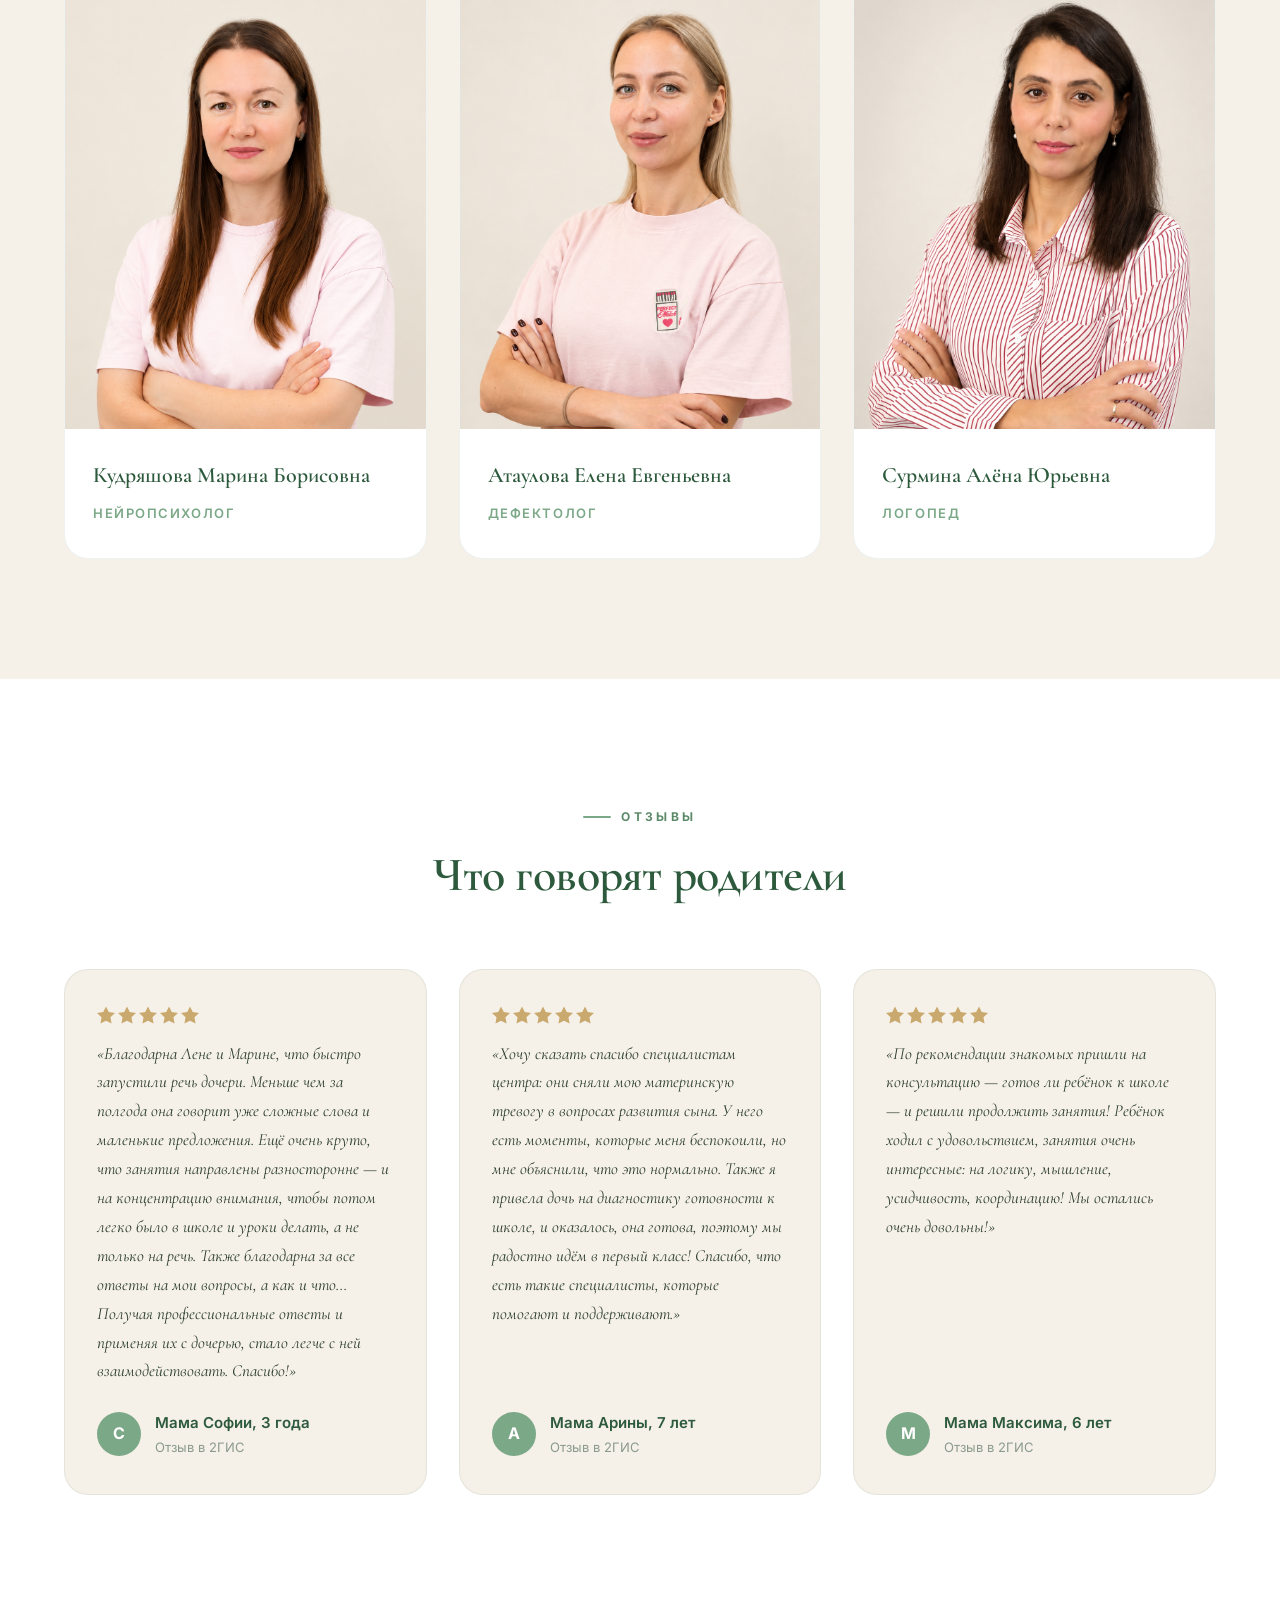
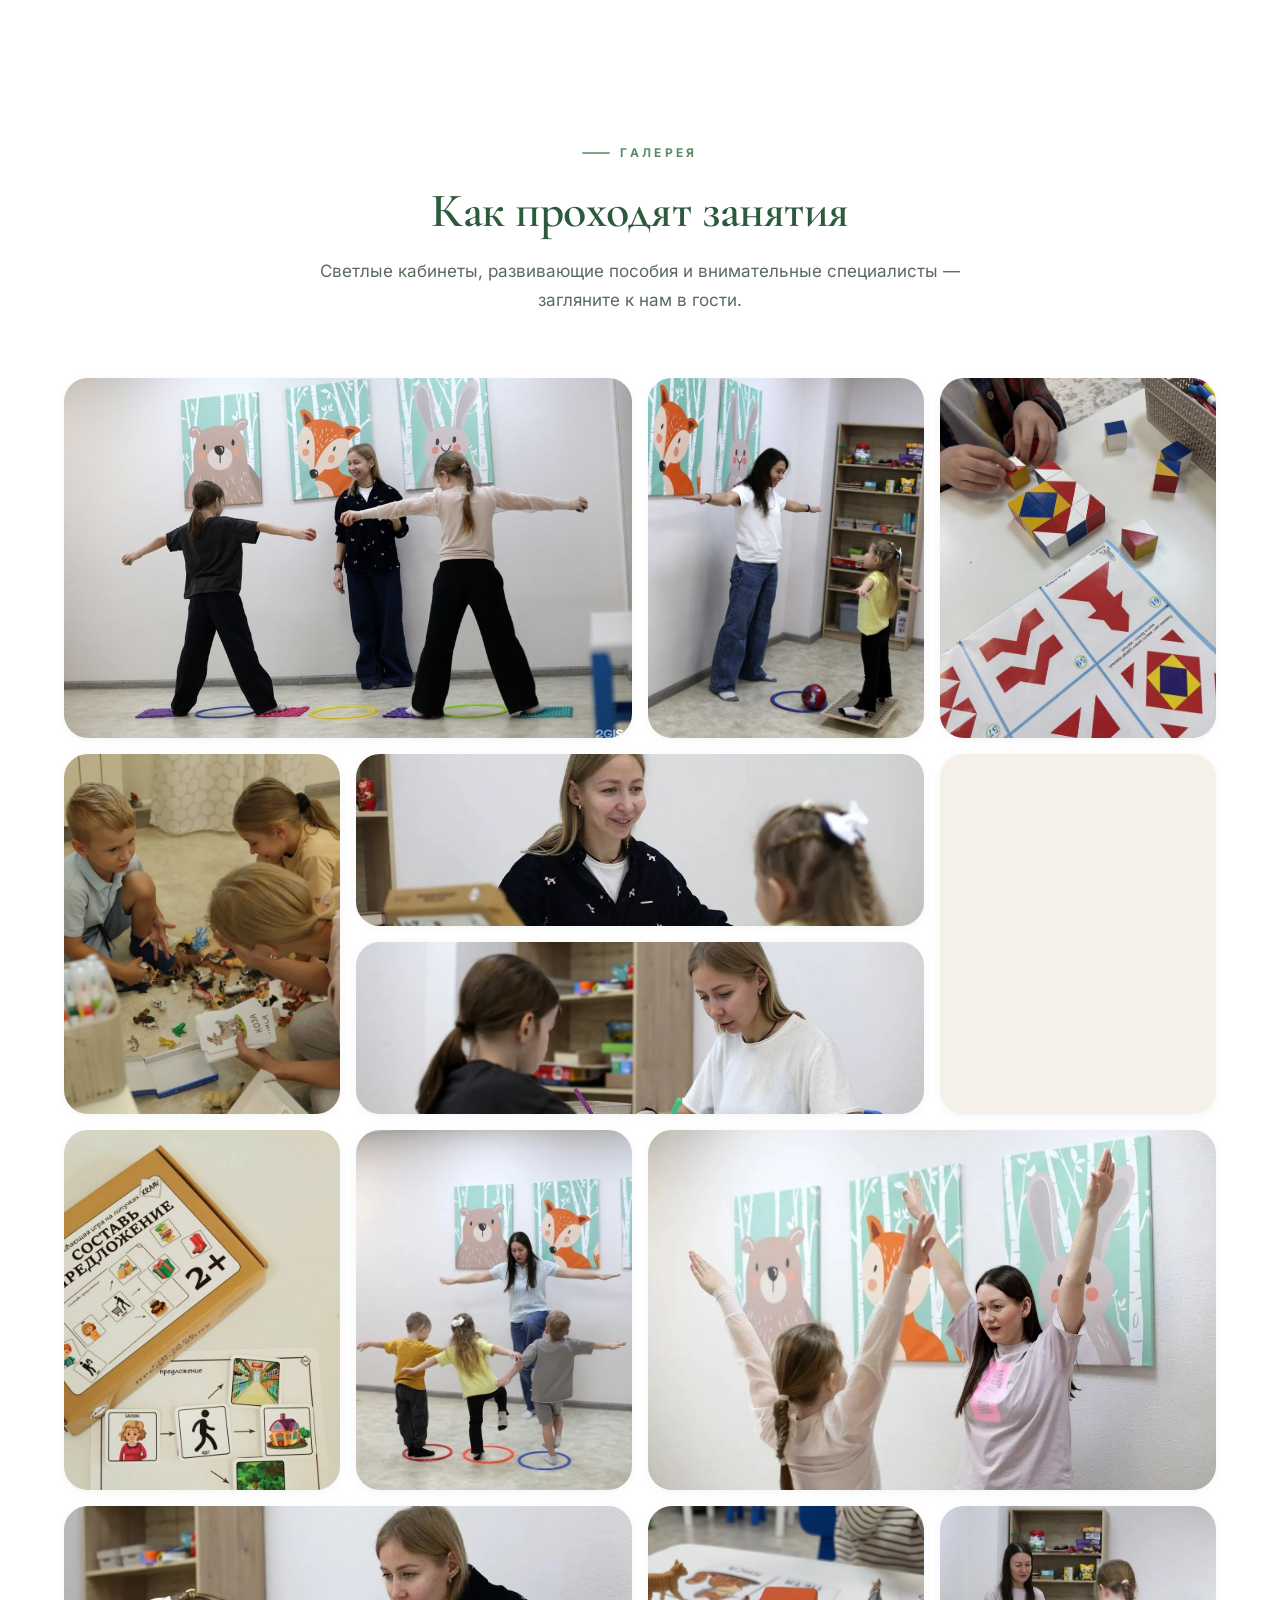
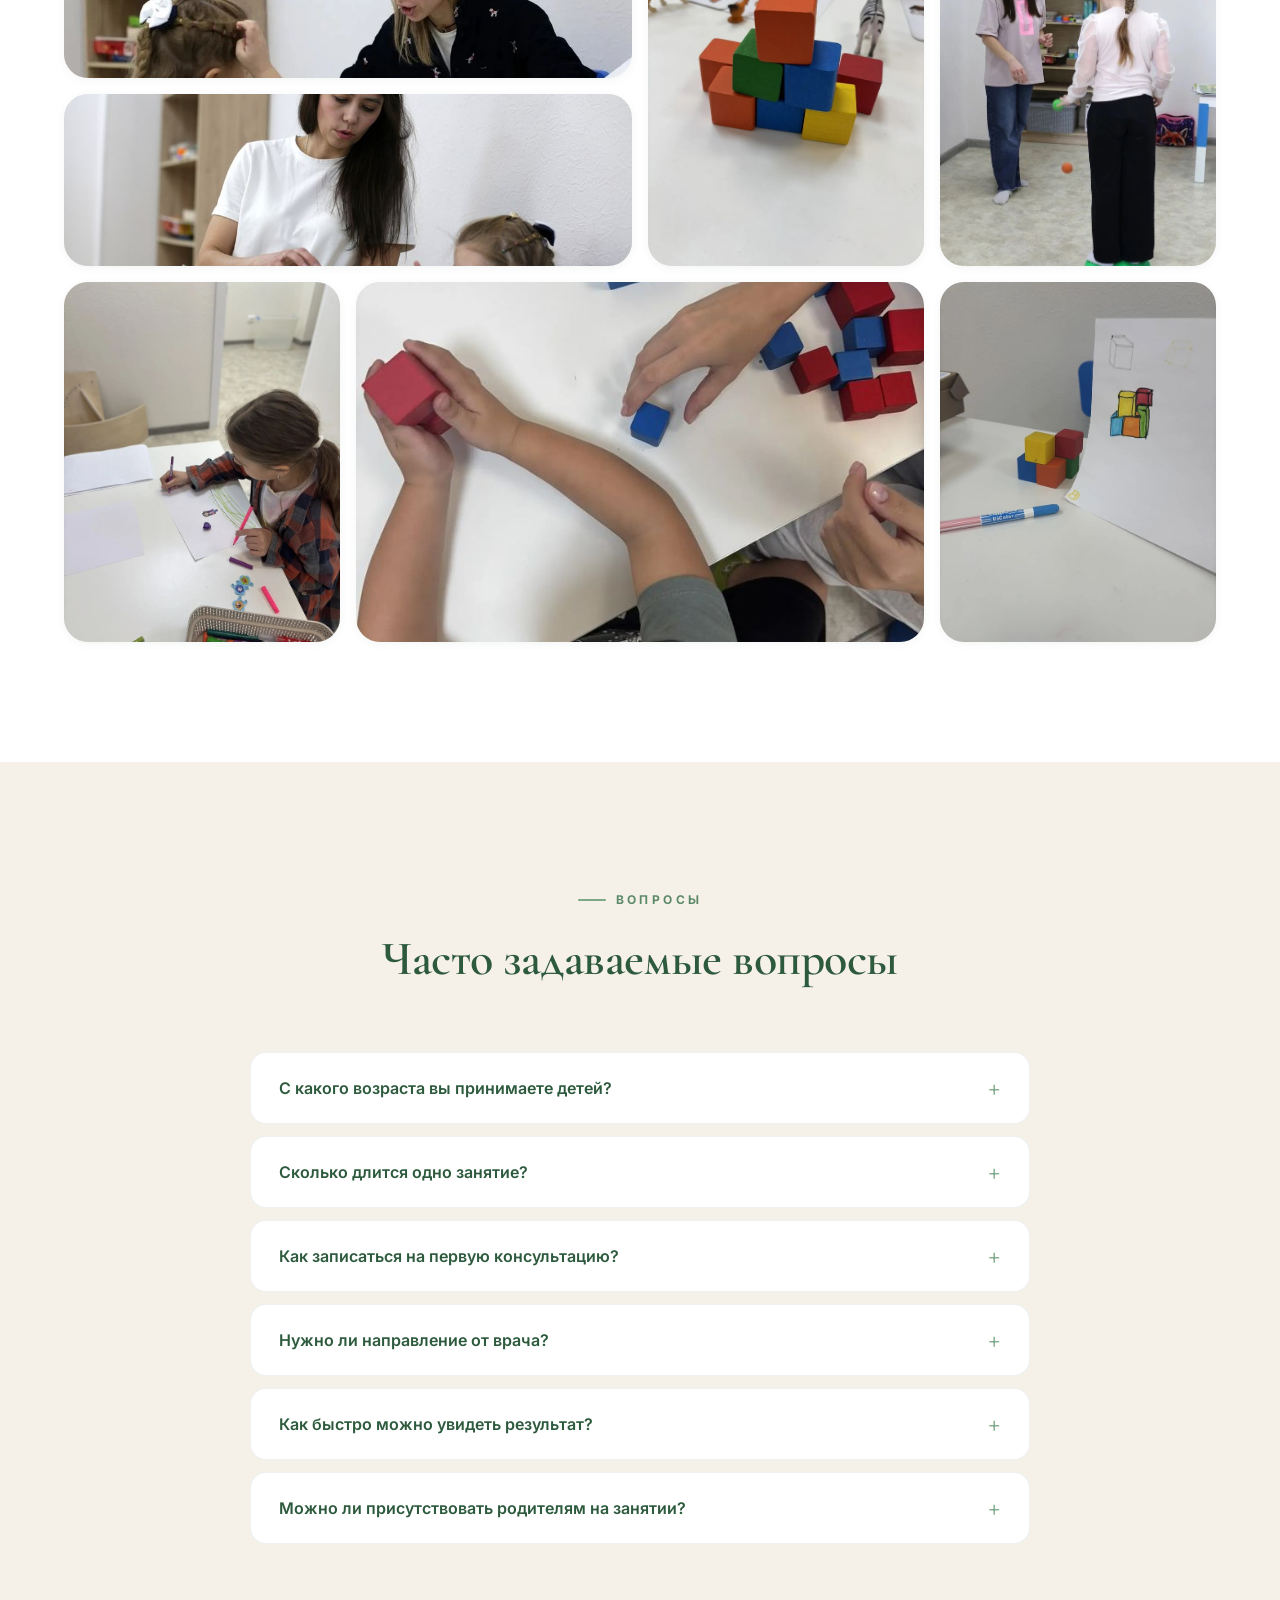
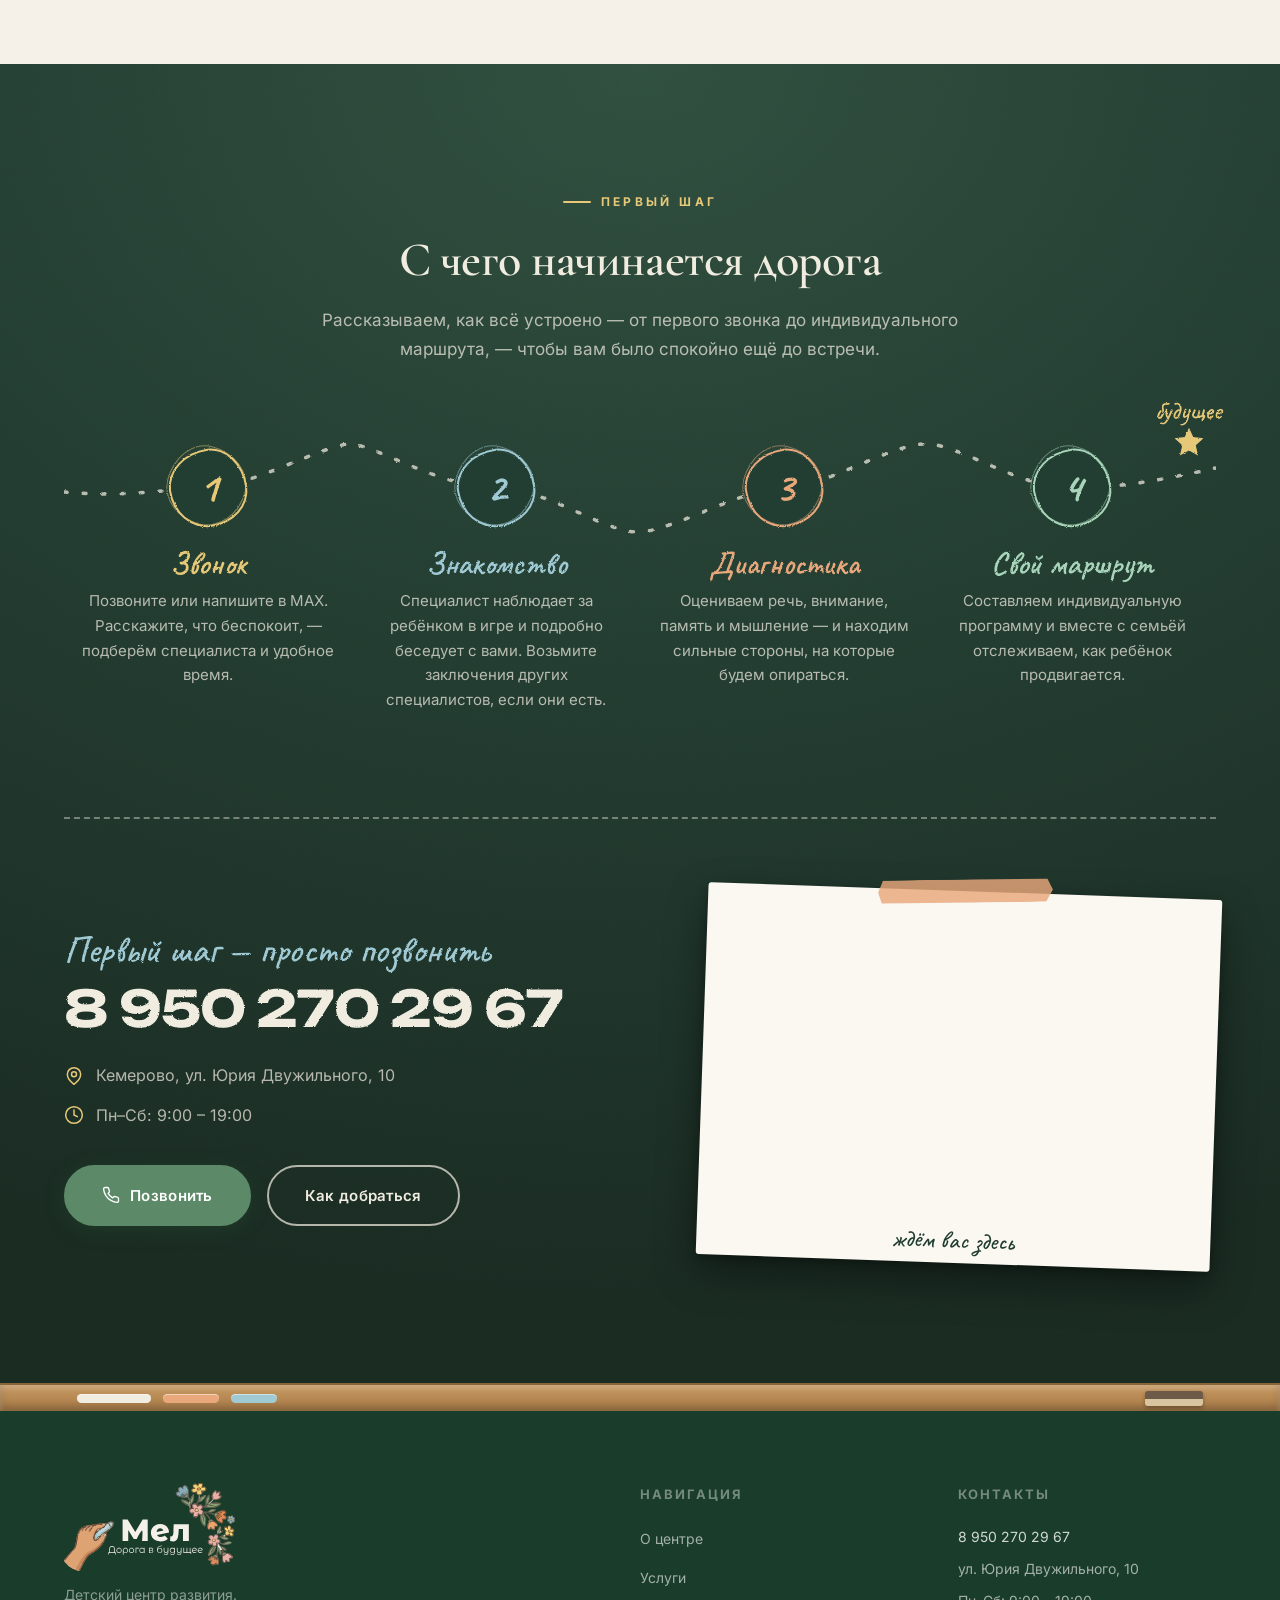
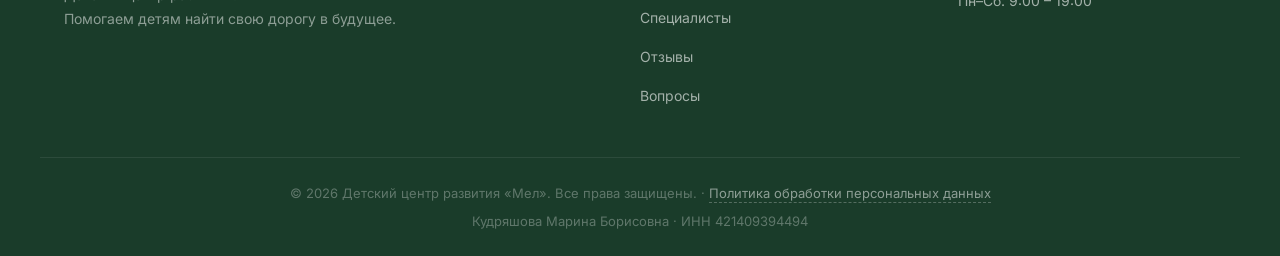
==== commit 3f6a2cf7: "Add dark theme, English version and personal data policy - Dark theme: toggle in the header, follows" ====
--- a/index.html
+++ b/index.html
@@ -8,13 +8,14 @@
     <meta name="description"
         content="Детский центр развития «Мел» — нейропсихолог, дефектолог, логопед в городе Кемерово. Помощь детям с особенностями развития, речевыми нарушениями, РАС, ЗПР, СДВГ." />
     <link rel="icon" href="favicon.ico" type="image/x-icon">
-    <link rel="preconnect" href="https://fonts.googleapis.com" />
-    <link rel="preconnect" href="https://fonts.gstatic.com" crossorigin />
-    <link
-        href="https://fonts.googleapis.com/css2?family=Caveat:wght@500;600;700&family=Cormorant+Garamond:ital,wght@0,400;0,500;0,600;0,700;1,400&family=Inter:wght@300;400;500;600;700&family=Unbounded:wght@400;500;600;700&display=swap"
-        rel="stylesheet" />
-
-    <link rel="stylesheet" href="style.css?v=33" />
+    <link rel="alternate" hreflang="ru" href="https://meldoroga.ru/" />
+    <link rel="alternate" hreflang="en" href="https://meldoroga.ru/en" />
+    <!-- Тема ставится до отрисовки, чтобы страница не мигала светлым -->
+    <script>
+        (function () { var t; try { t = localStorage.getItem('theme'); } catch (e) { } if (t !== 'dark' && t !== 'light') { t = matchMedia('(prefers-color-scheme: dark)').matches ? 'dark' : 'light'; } document.documentElement.dataset.theme = t; })();
+    </script>
+
+    <link rel="stylesheet" href="style.css?v=35" />
 </head>
 
 <body>
@@ -154,10 +155,24 @@
                     <li><a href="#services" class="nav__link">Услуги</a></li>
                     <li><a href="#specialists" class="nav__link">Специалисты</a></li>
                     <li><a href="#reviews" class="nav__link">Отзывы</a></li>
-                    <li><a href="#faq" class="nav__link">FAQ</a></li>
+                    <li><a href="#faq" class="nav__link">Вопросы</a></li>
                     <li><a href="#contact" class="nav__link nav__link--cta">Записаться</a></li>
                 </ul>
             </nav>
+
+            <div class="header__tools">
+                <a href="/en" class="tool-btn" hreflang="en" lang="en" aria-label="English version">EN</a>
+                <button type="button" class="tool-btn theme-toggle" id="theme-toggle" aria-pressed="false"
+                    aria-label="Включить тёмную тему">
+                    <svg class="i-moon" viewBox="0 0 24 24" aria-hidden="true">
+                        <path d="M20.5 13.4A8.5 8.5 0 1 1 10.6 3.5a6.6 6.6 0 0 0 9.9 9.9z" />
+                    </svg>
+                    <svg class="i-sun" viewBox="0 0 24 24" aria-hidden="true">
+                        <circle cx="12" cy="12" r="4.2" />
+                        <path d="M12 2.5v2M12 19.5v2M5.3 5.3l1.4 1.4M17.3 17.3l1.4 1.4M2.5 12h2M19.5 12h2M5.3 18.7l1.4-1.4M17.3 6.7l1.4-1.4" />
+                    </svg>
+                </button>
+            </div>
 
             <button class="burger" id="burger" aria-label="Открыть меню">
                 <span></span>
@@ -890,7 +905,7 @@
                     <li><a href="#services">Услуги</a></li>
                     <li><a href="#specialists">Специалисты</a></li>
                     <li><a href="#reviews">Отзывы</a></li>
-                    <li><a href="#faq">FAQ</a></li>
+                    <li><a href="#faq">Вопросы</a></li>
                 </ul>
             </div>
             <div class="footer__contacts">
@@ -902,12 +917,13 @@
         </div>
         <div class="footer__bottom">
             <div class="container">
-                <p>© 2026 Детский центр развития «Мел». Все права защищены.</p>
+                <p>© 2026 Детский центр развития «Мел». Все права защищены. · <a href="/privacy">Политика обработки персональных данных</a></p>
+                <p class="footer__legal">Кудряшова Марина Борисовна · ИНН 421409394494</p>
             </div>
         </div>
     </footer>
 
-    <script src="script.js?v=8"></script>
+    <script src="script.js?v=9"></script>
 </body>
 
 </html>
--- a/style.css
+++ b/style.css
@@ -1,6 +1,623 @@
 /* ════════════════════════════════════════════════════
    Детский центр развития «Мел» — Premium Stylesheet
    ════════════════════════════════════════════════════ */
+
+/* ── Шрифты ──
+   Лежат на нашем сервере (папка fonts/), а не грузятся с Google:
+   так IP посетителей не уходит за границу (152-ФЗ, ст. 12).
+   Шрифты распространяются по лицензии SIL Open Font License. */
+/* Caveat — cyrillic-ext */
+@font-face {
+  font-family: 'Caveat';
+  font-style: normal;
+  font-weight: 500;
+  font-display: swap;
+  src: url(/fonts/caveat-cyrillic-ext.woff2) format('woff2');
+  unicode-range: U+0460-052F, U+1C80-1C8A, U+20B4, U+2DE0-2DFF, U+A640-A69F, U+FE2E-FE2F;
+}
+/* Caveat — cyrillic */
+@font-face {
+  font-family: 'Caveat';
+  font-style: normal;
+  font-weight: 500;
+  font-display: swap;
+  src: url(/fonts/caveat-cyrillic.woff2) format('woff2');
+  unicode-range: U+0301, U+0400-045F, U+0490-0491, U+04B0-04B1, U+2116;
+}
+/* Caveat — latin-ext */
+@font-face {
+  font-family: 'Caveat';
+  font-style: normal;
+  font-weight: 500;
+  font-display: swap;
+  src: url(/fonts/caveat-latin-ext.woff2) format('woff2');
+  unicode-range: U+0100-02BA, U+02BD-02C5, U+02C7-02CC, U+02CE-02D7, U+02DD-02FF, U+0304, U+0308, U+0329, U+1D00-1DBF, U+1E00-1E9F, U+1EF2-1EFF, U+2020, U+20A0-20AB, U+20AD-20C4, U+2113, U+2C60-2C7F, U+A720-A7FF;
+}
+/* Caveat — latin */
+@font-face {
+  font-family: 'Caveat';
+  font-style: normal;
+  font-weight: 500;
+  font-display: swap;
+  src: url(/fonts/caveat-latin.woff2) format('woff2');
+  unicode-range: U+0000-00FF, U+0131, U+0152-0153, U+02BB-02BC, U+02C6, U+02DA, U+02DC, U+0304, U+0308, U+0329, U+2000-206F, U+20AC, U+2122, U+2191, U+2193, U+2212, U+2215, U+FEFF, U+FFFD;
+}
+/* Caveat — cyrillic-ext */
+@font-face {
+  font-family: 'Caveat';
+  font-style: normal;
+  font-weight: 600;
+  font-display: swap;
+  src: url(/fonts/caveat-cyrillic-ext.woff2) format('woff2');
+  unicode-range: U+0460-052F, U+1C80-1C8A, U+20B4, U+2DE0-2DFF, U+A640-A69F, U+FE2E-FE2F;
+}
+/* Caveat — cyrillic */
+@font-face {
+  font-family: 'Caveat';
+  font-style: normal;
+  font-weight: 600;
+  font-display: swap;
+  src: url(/fonts/caveat-cyrillic.woff2) format('woff2');
+  unicode-range: U+0301, U+0400-045F, U+0490-0491, U+04B0-04B1, U+2116;
+}
+/* Caveat — latin-ext */
+@font-face {
+  font-family: 'Caveat';
+  font-style: normal;
+  font-weight: 600;
+  font-display: swap;
+  src: url(/fonts/caveat-latin-ext.woff2) format('woff2');
+  unicode-range: U+0100-02BA, U+02BD-02C5, U+02C7-02CC, U+02CE-02D7, U+02DD-02FF, U+0304, U+0308, U+0329, U+1D00-1DBF, U+1E00-1E9F, U+1EF2-1EFF, U+2020, U+20A0-20AB, U+20AD-20C4, U+2113, U+2C60-2C7F, U+A720-A7FF;
+}
+/* Caveat — latin */
+@font-face {
+  font-family: 'Caveat';
+  font-style: normal;
+  font-weight: 600;
+  font-display: swap;
+  src: url(/fonts/caveat-latin.woff2) format('woff2');
+  unicode-range: U+0000-00FF, U+0131, U+0152-0153, U+02BB-02BC, U+02C6, U+02DA, U+02DC, U+0304, U+0308, U+0329, U+2000-206F, U+20AC, U+2122, U+2191, U+2193, U+2212, U+2215, U+FEFF, U+FFFD;
+}
+/* Caveat — cyrillic-ext */
+@font-face {
+  font-family: 'Caveat';
+  font-style: normal;
+  font-weight: 700;
+  font-display: swap;
+  src: url(/fonts/caveat-cyrillic-ext.woff2) format('woff2');
+  unicode-range: U+0460-052F, U+1C80-1C8A, U+20B4, U+2DE0-2DFF, U+A640-A69F, U+FE2E-FE2F;
+}
+/* Caveat — cyrillic */
+@font-face {
+  font-family: 'Caveat';
+  font-style: normal;
+  font-weight: 700;
+  font-display: swap;
+  src: url(/fonts/caveat-cyrillic.woff2) format('woff2');
+  unicode-range: U+0301, U+0400-045F, U+0490-0491, U+04B0-04B1, U+2116;
+}
+/* Caveat — latin-ext */
+@font-face {
+  font-family: 'Caveat';
+  font-style: normal;
+  font-weight: 700;
+  font-display: swap;
+  src: url(/fonts/caveat-latin-ext.woff2) format('woff2');
+  unicode-range: U+0100-02BA, U+02BD-02C5, U+02C7-02CC, U+02CE-02D7, U+02DD-02FF, U+0304, U+0308, U+0329, U+1D00-1DBF, U+1E00-1E9F, U+1EF2-1EFF, U+2020, U+20A0-20AB, U+20AD-20C4, U+2113, U+2C60-2C7F, U+A720-A7FF;
+}
+/* Caveat — latin */
+@font-face {
+  font-family: 'Caveat';
+  font-style: normal;
+  font-weight: 700;
+  font-display: swap;
+  src: url(/fonts/caveat-latin.woff2) format('woff2');
+  unicode-range: U+0000-00FF, U+0131, U+0152-0153, U+02BB-02BC, U+02C6, U+02DA, U+02DC, U+0304, U+0308, U+0329, U+2000-206F, U+20AC, U+2122, U+2191, U+2193, U+2212, U+2215, U+FEFF, U+FFFD;
+}
+/* Cormorant Garamond — cyrillic-ext */
+@font-face {
+  font-family: 'Cormorant Garamond';
+  font-style: italic;
+  font-weight: 400;
+  font-display: swap;
+  src: url(/fonts/cormorant-garamond-cyrillic-ext-italic.woff2) format('woff2');
+  unicode-range: U+0460-052F, U+1C80-1C8A, U+20B4, U+2DE0-2DFF, U+A640-A69F, U+FE2E-FE2F;
+}
+/* Cormorant Garamond — cyrillic */
+@font-face {
+  font-family: 'Cormorant Garamond';
+  font-style: italic;
+  font-weight: 400;
+  font-display: swap;
+  src: url(/fonts/cormorant-garamond-cyrillic-italic.woff2) format('woff2');
+  unicode-range: U+0301, U+0400-045F, U+0490-0491, U+04B0-04B1, U+2116;
+}
+/* Cormorant Garamond — latin-ext */
+@font-face {
+  font-family: 'Cormorant Garamond';
+  font-style: italic;
+  font-weight: 400;
+  font-display: swap;
+  src: url(/fonts/cormorant-garamond-latin-ext-italic.woff2) format('woff2');
+  unicode-range: U+0100-02BA, U+02BD-02C5, U+02C7-02CC, U+02CE-02D7, U+02DD-02FF, U+0304, U+0308, U+0329, U+1D00-1DBF, U+1E00-1E9F, U+1EF2-1EFF, U+2020, U+20A0-20AB, U+20AD-20C4, U+2113, U+2C60-2C7F, U+A720-A7FF;
+}
+/* Cormorant Garamond — latin */
+@font-face {
+  font-family: 'Cormorant Garamond';
+  font-style: italic;
+  font-weight: 400;
+  font-display: swap;
+  src: url(/fonts/cormorant-garamond-latin-italic.woff2) format('woff2');
+  unicode-range: U+0000-00FF, U+0131, U+0152-0153, U+02BB-02BC, U+02C6, U+02DA, U+02DC, U+0304, U+0308, U+0329, U+2000-206F, U+20AC, U+2122, U+2191, U+2193, U+2212, U+2215, U+FEFF, U+FFFD;
+}
+/* Cormorant Garamond — cyrillic-ext */
+@font-face {
+  font-family: 'Cormorant Garamond';
+  font-style: normal;
+  font-weight: 400;
+  font-display: swap;
+  src: url(/fonts/cormorant-garamond-cyrillic-ext.woff2) format('woff2');
+  unicode-range: U+0460-052F, U+1C80-1C8A, U+20B4, U+2DE0-2DFF, U+A640-A69F, U+FE2E-FE2F;
+}
+/* Cormorant Garamond — cyrillic */
+@font-face {
+  font-family: 'Cormorant Garamond';
+  font-style: normal;
+  font-weight: 400;
+  font-display: swap;
+  src: url(/fonts/cormorant-garamond-cyrillic.woff2) format('woff2');
+  unicode-range: U+0301, U+0400-045F, U+0490-0491, U+04B0-04B1, U+2116;
+}
+/* Cormorant Garamond — latin-ext */
+@font-face {
+  font-family: 'Cormorant Garamond';
+  font-style: normal;
+  font-weight: 400;
+  font-display: swap;
+  src: url(/fonts/cormorant-garamond-latin-ext.woff2) format('woff2');
+  unicode-range: U+0100-02BA, U+02BD-02C5, U+02C7-02CC, U+02CE-02D7, U+02DD-02FF, U+0304, U+0308, U+0329, U+1D00-1DBF, U+1E00-1E9F, U+1EF2-1EFF, U+2020, U+20A0-20AB, U+20AD-20C4, U+2113, U+2C60-2C7F, U+A720-A7FF;
+}
+/* Cormorant Garamond — latin */
+@font-face {
+  font-family: 'Cormorant Garamond';
+  font-style: normal;
+  font-weight: 400;
+  font-display: swap;
+  src: url(/fonts/cormorant-garamond-latin.woff2) format('woff2');
+  unicode-range: U+0000-00FF, U+0131, U+0152-0153, U+02BB-02BC, U+02C6, U+02DA, U+02DC, U+0304, U+0308, U+0329, U+2000-206F, U+20AC, U+2122, U+2191, U+2193, U+2212, U+2215, U+FEFF, U+FFFD;
+}
+/* Cormorant Garamond — cyrillic-ext */
+@font-face {
+  font-family: 'Cormorant Garamond';
+  font-style: normal;
+  font-weight: 500;
+  font-display: swap;
+  src: url(/fonts/cormorant-garamond-cyrillic-ext.woff2) format('woff2');
+  unicode-range: U+0460-052F, U+1C80-1C8A, U+20B4, U+2DE0-2DFF, U+A640-A69F, U+FE2E-FE2F;
+}
+/* Cormorant Garamond — cyrillic */
+@font-face {
+  font-family: 'Cormorant Garamond';
+  font-style: normal;
+  font-weight: 500;
+  font-display: swap;
+  src: url(/fonts/cormorant-garamond-cyrillic.woff2) format('woff2');
+  unicode-range: U+0301, U+0400-045F, U+0490-0491, U+04B0-04B1, U+2116;
+}
+/* Cormorant Garamond — latin-ext */
+@font-face {
+  font-family: 'Cormorant Garamond';
+  font-style: normal;
+  font-weight: 500;
+  font-display: swap;
+  src: url(/fonts/cormorant-garamond-latin-ext.woff2) format('woff2');
+  unicode-range: U+0100-02BA, U+02BD-02C5, U+02C7-02CC, U+02CE-02D7, U+02DD-02FF, U+0304, U+0308, U+0329, U+1D00-1DBF, U+1E00-1E9F, U+1EF2-1EFF, U+2020, U+20A0-20AB, U+20AD-20C4, U+2113, U+2C60-2C7F, U+A720-A7FF;
+}
+/* Cormorant Garamond — latin */
+@font-face {
+  font-family: 'Cormorant Garamond';
+  font-style: normal;
+  font-weight: 500;
+  font-display: swap;
+  src: url(/fonts/cormorant-garamond-latin.woff2) format('woff2');
+  unicode-range: U+0000-00FF, U+0131, U+0152-0153, U+02BB-02BC, U+02C6, U+02DA, U+02DC, U+0304, U+0308, U+0329, U+2000-206F, U+20AC, U+2122, U+2191, U+2193, U+2212, U+2215, U+FEFF, U+FFFD;
+}
+/* Cormorant Garamond — cyrillic-ext */
+@font-face {
+  font-family: 'Cormorant Garamond';
+  font-style: normal;
+  font-weight: 600;
+  font-display: swap;
+  src: url(/fonts/cormorant-garamond-cyrillic-ext.woff2) format('woff2');
+  unicode-range: U+0460-052F, U+1C80-1C8A, U+20B4, U+2DE0-2DFF, U+A640-A69F, U+FE2E-FE2F;
+}
+/* Cormorant Garamond — cyrillic */
+@font-face {
+  font-family: 'Cormorant Garamond';
+  font-style: normal;
+  font-weight: 600;
+  font-display: swap;
+  src: url(/fonts/cormorant-garamond-cyrillic.woff2) format('woff2');
+  unicode-range: U+0301, U+0400-045F, U+0490-0491, U+04B0-04B1, U+2116;
+}
+/* Cormorant Garamond — latin-ext */
+@font-face {
+  font-family: 'Cormorant Garamond';
+  font-style: normal;
+  font-weight: 600;
+  font-display: swap;
+  src: url(/fonts/cormorant-garamond-latin-ext.woff2) format('woff2');
+  unicode-range: U+0100-02BA, U+02BD-02C5, U+02C7-02CC, U+02CE-02D7, U+02DD-02FF, U+0304, U+0308, U+0329, U+1D00-1DBF, U+1E00-1E9F, U+1EF2-1EFF, U+2020, U+20A0-20AB, U+20AD-20C4, U+2113, U+2C60-2C7F, U+A720-A7FF;
+}
+/* Cormorant Garamond — latin */
+@font-face {
+  font-family: 'Cormorant Garamond';
+  font-style: normal;
+  font-weight: 600;
+  font-display: swap;
+  src: url(/fonts/cormorant-garamond-latin.woff2) format('woff2');
+  unicode-range: U+0000-00FF, U+0131, U+0152-0153, U+02BB-02BC, U+02C6, U+02DA, U+02DC, U+0304, U+0308, U+0329, U+2000-206F, U+20AC, U+2122, U+2191, U+2193, U+2212, U+2215, U+FEFF, U+FFFD;
+}
+/* Cormorant Garamond — cyrillic-ext */
+@font-face {
+  font-family: 'Cormorant Garamond';
+  font-style: normal;
+  font-weight: 700;
+  font-display: swap;
+  src: url(/fonts/cormorant-garamond-cyrillic-ext.woff2) format('woff2');
+  unicode-range: U+0460-052F, U+1C80-1C8A, U+20B4, U+2DE0-2DFF, U+A640-A69F, U+FE2E-FE2F;
+}
+/* Cormorant Garamond — cyrillic */
+@font-face {
+  font-family: 'Cormorant Garamond';
+  font-style: normal;
+  font-weight: 700;
+  font-display: swap;
+  src: url(/fonts/cormorant-garamond-cyrillic.woff2) format('woff2');
+  unicode-range: U+0301, U+0400-045F, U+0490-0491, U+04B0-04B1, U+2116;
+}
+/* Cormorant Garamond — latin-ext */
+@font-face {
+  font-family: 'Cormorant Garamond';
+  font-style: normal;
+  font-weight: 700;
+  font-display: swap;
+  src: url(/fonts/cormorant-garamond-latin-ext.woff2) format('woff2');
+  unicode-range: U+0100-02BA, U+02BD-02C5, U+02C7-02CC, U+02CE-02D7, U+02DD-02FF, U+0304, U+0308, U+0329, U+1D00-1DBF, U+1E00-1E9F, U+1EF2-1EFF, U+2020, U+20A0-20AB, U+20AD-20C4, U+2113, U+2C60-2C7F, U+A720-A7FF;
+}
+/* Cormorant Garamond — latin */
+@font-face {
+  font-family: 'Cormorant Garamond';
+  font-style: normal;
+  font-weight: 700;
+  font-display: swap;
+  src: url(/fonts/cormorant-garamond-latin.woff2) format('woff2');
+  unicode-range: U+0000-00FF, U+0131, U+0152-0153, U+02BB-02BC, U+02C6, U+02DA, U+02DC, U+0304, U+0308, U+0329, U+2000-206F, U+20AC, U+2122, U+2191, U+2193, U+2212, U+2215, U+FEFF, U+FFFD;
+}
+/* Inter — cyrillic-ext */
+@font-face {
+  font-family: 'Inter';
+  font-style: normal;
+  font-weight: 300;
+  font-display: swap;
+  src: url(/fonts/inter-cyrillic-ext.woff2) format('woff2');
+  unicode-range: U+0460-052F, U+1C80-1C8A, U+20B4, U+2DE0-2DFF, U+A640-A69F, U+FE2E-FE2F;
+}
+/* Inter — cyrillic */
+@font-face {
+  font-family: 'Inter';
+  font-style: normal;
+  font-weight: 300;
+  font-display: swap;
+  src: url(/fonts/inter-cyrillic.woff2) format('woff2');
+  unicode-range: U+0301, U+0400-045F, U+0490-0491, U+04B0-04B1, U+2116;
+}
+/* Inter — latin-ext */
+@font-face {
+  font-family: 'Inter';
+  font-style: normal;
+  font-weight: 300;
+  font-display: swap;
+  src: url(/fonts/inter-latin-ext.woff2) format('woff2');
+  unicode-range: U+0100-02BA, U+02BD-02C5, U+02C7-02CC, U+02CE-02D7, U+02DD-02FF, U+0304, U+0308, U+0329, U+1D00-1DBF, U+1E00-1E9F, U+1EF2-1EFF, U+2020, U+20A0-20AB, U+20AD-20C4, U+2113, U+2C60-2C7F, U+A720-A7FF;
+}
+/* Inter — latin */
+@font-face {
+  font-family: 'Inter';
+  font-style: normal;
+  font-weight: 300;
+  font-display: swap;
+  src: url(/fonts/inter-latin.woff2) format('woff2');
+  unicode-range: U+0000-00FF, U+0131, U+0152-0153, U+02BB-02BC, U+02C6, U+02DA, U+02DC, U+0304, U+0308, U+0329, U+2000-206F, U+20AC, U+2122, U+2191, U+2193, U+2212, U+2215, U+FEFF, U+FFFD;
+}
+/* Inter — cyrillic-ext */
+@font-face {
+  font-family: 'Inter';
+  font-style: normal;
+  font-weight: 400;
+  font-display: swap;
+  src: url(/fonts/inter-cyrillic-ext.woff2) format('woff2');
+  unicode-range: U+0460-052F, U+1C80-1C8A, U+20B4, U+2DE0-2DFF, U+A640-A69F, U+FE2E-FE2F;
+}
+/* Inter — cyrillic */
+@font-face {
+  font-family: 'Inter';
+  font-style: normal;
+  font-weight: 400;
+  font-display: swap;
+  src: url(/fonts/inter-cyrillic.woff2) format('woff2');
+  unicode-range: U+0301, U+0400-045F, U+0490-0491, U+04B0-04B1, U+2116;
+}
+/* Inter — latin-ext */
+@font-face {
+  font-family: 'Inter';
+  font-style: normal;
+  font-weight: 400;
+  font-display: swap;
+  src: url(/fonts/inter-latin-ext.woff2) format('woff2');
+  unicode-range: U+0100-02BA, U+02BD-02C5, U+02C7-02CC, U+02CE-02D7, U+02DD-02FF, U+0304, U+0308, U+0329, U+1D00-1DBF, U+1E00-1E9F, U+1EF2-1EFF, U+2020, U+20A0-20AB, U+20AD-20C4, U+2113, U+2C60-2C7F, U+A720-A7FF;
+}
+/* Inter — latin */
+@font-face {
+  font-family: 'Inter';
+  font-style: normal;
+  font-weight: 400;
+  font-display: swap;
+  src: url(/fonts/inter-latin.woff2) format('woff2');
+  unicode-range: U+0000-00FF, U+0131, U+0152-0153, U+02BB-02BC, U+02C6, U+02DA, U+02DC, U+0304, U+0308, U+0329, U+2000-206F, U+20AC, U+2122, U+2191, U+2193, U+2212, U+2215, U+FEFF, U+FFFD;
+}
+/* Inter — cyrillic-ext */
+@font-face {
+  font-family: 'Inter';
+  font-style: normal;
+  font-weight: 500;
+  font-display: swap;
+  src: url(/fonts/inter-cyrillic-ext.woff2) format('woff2');
+  unicode-range: U+0460-052F, U+1C80-1C8A, U+20B4, U+2DE0-2DFF, U+A640-A69F, U+FE2E-FE2F;
+}
+/* Inter — cyrillic */
+@font-face {
+  font-family: 'Inter';
+  font-style: normal;
+  font-weight: 500;
+  font-display: swap;
+  src: url(/fonts/inter-cyrillic.woff2) format('woff2');
+  unicode-range: U+0301, U+0400-045F, U+0490-0491, U+04B0-04B1, U+2116;
+}
+/* Inter — latin-ext */
+@font-face {
+  font-family: 'Inter';
+  font-style: normal;
+  font-weight: 500;
+  font-display: swap;
+  src: url(/fonts/inter-latin-ext.woff2) format('woff2');
+  unicode-range: U+0100-02BA, U+02BD-02C5, U+02C7-02CC, U+02CE-02D7, U+02DD-02FF, U+0304, U+0308, U+0329, U+1D00-1DBF, U+1E00-1E9F, U+1EF2-1EFF, U+2020, U+20A0-20AB, U+20AD-20C4, U+2113, U+2C60-2C7F, U+A720-A7FF;
+}
+/* Inter — latin */
+@font-face {
+  font-family: 'Inter';
+  font-style: normal;
+  font-weight: 500;
+  font-display: swap;
+  src: url(/fonts/inter-latin.woff2) format('woff2');
+  unicode-range: U+0000-00FF, U+0131, U+0152-0153, U+02BB-02BC, U+02C6, U+02DA, U+02DC, U+0304, U+0308, U+0329, U+2000-206F, U+20AC, U+2122, U+2191, U+2193, U+2212, U+2215, U+FEFF, U+FFFD;
+}
+/* Inter — cyrillic-ext */
+@font-face {
+  font-family: 'Inter';
+  font-style: normal;
+  font-weight: 600;
+  font-display: swap;
+  src: url(/fonts/inter-cyrillic-ext.woff2) format('woff2');
+  unicode-range: U+0460-052F, U+1C80-1C8A, U+20B4, U+2DE0-2DFF, U+A640-A69F, U+FE2E-FE2F;
+}
+/* Inter — cyrillic */
+@font-face {
+  font-family: 'Inter';
+  font-style: normal;
+  font-weight: 600;
+  font-display: swap;
+  src: url(/fonts/inter-cyrillic.woff2) format('woff2');
+  unicode-range: U+0301, U+0400-045F, U+0490-0491, U+04B0-04B1, U+2116;
+}
+/* Inter — latin-ext */
+@font-face {
+  font-family: 'Inter';
+  font-style: normal;
+  font-weight: 600;
+  font-display: swap;
+  src: url(/fonts/inter-latin-ext.woff2) format('woff2');
+  unicode-range: U+0100-02BA, U+02BD-02C5, U+02C7-02CC, U+02CE-02D7, U+02DD-02FF, U+0304, U+0308, U+0329, U+1D00-1DBF, U+1E00-1E9F, U+1EF2-1EFF, U+2020, U+20A0-20AB, U+20AD-20C4, U+2113, U+2C60-2C7F, U+A720-A7FF;
+}
+/* Inter — latin */
+@font-face {
+  font-family: 'Inter';
+  font-style: normal;
+  font-weight: 600;
+  font-display: swap;
+  src: url(/fonts/inter-latin.woff2) format('woff2');
+  unicode-range: U+0000-00FF, U+0131, U+0152-0153, U+02BB-02BC, U+02C6, U+02DA, U+02DC, U+0304, U+0308, U+0329, U+2000-206F, U+20AC, U+2122, U+2191, U+2193, U+2212, U+2215, U+FEFF, U+FFFD;
+}
+/* Inter — cyrillic-ext */
+@font-face {
+  font-family: 'Inter';
+  font-style: normal;
+  font-weight: 700;
+  font-display: swap;
+  src: url(/fonts/inter-cyrillic-ext.woff2) format('woff2');
+  unicode-range: U+0460-052F, U+1C80-1C8A, U+20B4, U+2DE0-2DFF, U+A640-A69F, U+FE2E-FE2F;
+}
+/* Inter — cyrillic */
+@font-face {
+  font-family: 'Inter';
+  font-style: normal;
+  font-weight: 700;
+  font-display: swap;
+  src: url(/fonts/inter-cyrillic.woff2) format('woff2');
+  unicode-range: U+0301, U+0400-045F, U+0490-0491, U+04B0-04B1, U+2116;
+}
+/* Inter — latin-ext */
+@font-face {
+  font-family: 'Inter';
+  font-style: normal;
+  font-weight: 700;
+  font-display: swap;
+  src: url(/fonts/inter-latin-ext.woff2) format('woff2');
+  unicode-range: U+0100-02BA, U+02BD-02C5, U+02C7-02CC, U+02CE-02D7, U+02DD-02FF, U+0304, U+0308, U+0329, U+1D00-1DBF, U+1E00-1E9F, U+1EF2-1EFF, U+2020, U+20A0-20AB, U+20AD-20C4, U+2113, U+2C60-2C7F, U+A720-A7FF;
+}
+/* Inter — latin */
+@font-face {
+  font-family: 'Inter';
+  font-style: normal;
+  font-weight: 700;
+  font-display: swap;
+  src: url(/fonts/inter-latin.woff2) format('woff2');
+  unicode-range: U+0000-00FF, U+0131, U+0152-0153, U+02BB-02BC, U+02C6, U+02DA, U+02DC, U+0304, U+0308, U+0329, U+2000-206F, U+20AC, U+2122, U+2191, U+2193, U+2212, U+2215, U+FEFF, U+FFFD;
+}
+/* Unbounded — cyrillic-ext */
+@font-face {
+  font-family: 'Unbounded';
+  font-style: normal;
+  font-weight: 400;
+  font-display: swap;
+  src: url(/fonts/unbounded-cyrillic-ext.woff2) format('woff2');
+  unicode-range: U+0460-052F, U+1C80-1C8A, U+20B4, U+2DE0-2DFF, U+A640-A69F, U+FE2E-FE2F;
+}
+/* Unbounded — cyrillic */
+@font-face {
+  font-family: 'Unbounded';
+  font-style: normal;
+  font-weight: 400;
+  font-display: swap;
+  src: url(/fonts/unbounded-cyrillic.woff2) format('woff2');
+  unicode-range: U+0301, U+0400-045F, U+0490-0491, U+04B0-04B1, U+2116;
+}
+/* Unbounded — latin-ext */
+@font-face {
+  font-family: 'Unbounded';
+  font-style: normal;
+  font-weight: 400;
+  font-display: swap;
+  src: url(/fonts/unbounded-latin-ext.woff2) format('woff2');
+  unicode-range: U+0100-02BA, U+02BD-02C5, U+02C7-02CC, U+02CE-02D7, U+02DD-02FF, U+0304, U+0308, U+0329, U+1D00-1DBF, U+1E00-1E9F, U+1EF2-1EFF, U+2020, U+20A0-20AB, U+20AD-20C4, U+2113, U+2C60-2C7F, U+A720-A7FF;
+}
+/* Unbounded — latin */
+@font-face {
+  font-family: 'Unbounded';
+  font-style: normal;
+  font-weight: 400;
+  font-display: swap;
+  src: url(/fonts/unbounded-latin.woff2) format('woff2');
+  unicode-range: U+0000-00FF, U+0131, U+0152-0153, U+02BB-02BC, U+02C6, U+02DA, U+02DC, U+0304, U+0308, U+0329, U+2000-206F, U+20AC, U+2122, U+2191, U+2193, U+2212, U+2215, U+FEFF, U+FFFD;
+}
+/* Unbounded — cyrillic-ext */
+@font-face {
+  font-family: 'Unbounded';
+  font-style: normal;
+  font-weight: 500;
+  font-display: swap;
+  src: url(/fonts/unbounded-cyrillic-ext.woff2) format('woff2');
+  unicode-range: U+0460-052F, U+1C80-1C8A, U+20B4, U+2DE0-2DFF, U+A640-A69F, U+FE2E-FE2F;
+}
+/* Unbounded — cyrillic */
+@font-face {
+  font-family: 'Unbounded';
+  font-style: normal;
+  font-weight: 500;
+  font-display: swap;
+  src: url(/fonts/unbounded-cyrillic.woff2) format('woff2');
+  unicode-range: U+0301, U+0400-045F, U+0490-0491, U+04B0-04B1, U+2116;
+}
+/* Unbounded — latin-ext */
+@font-face {
+  font-family: 'Unbounded';
+  font-style: normal;
+  font-weight: 500;
+  font-display: swap;
+  src: url(/fonts/unbounded-latin-ext.woff2) format('woff2');
+  unicode-range: U+0100-02BA, U+02BD-02C5, U+02C7-02CC, U+02CE-02D7, U+02DD-02FF, U+0304, U+0308, U+0329, U+1D00-1DBF, U+1E00-1E9F, U+1EF2-1EFF, U+2020, U+20A0-20AB, U+20AD-20C4, U+2113, U+2C60-2C7F, U+A720-A7FF;
+}
+/* Unbounded — latin */
+@font-face {
+  font-family: 'Unbounded';
+  font-style: normal;
+  font-weight: 500;
+  font-display: swap;
+  src: url(/fonts/unbounded-latin.woff2) format('woff2');
+  unicode-range: U+0000-00FF, U+0131, U+0152-0153, U+02BB-02BC, U+02C6, U+02DA, U+02DC, U+0304, U+0308, U+0329, U+2000-206F, U+20AC, U+2122, U+2191, U+2193, U+2212, U+2215, U+FEFF, U+FFFD;
+}
+/* Unbounded — cyrillic-ext */
+@font-face {
+  font-family: 'Unbounded';
+  font-style: normal;
+  font-weight: 600;
+  font-display: swap;
+  src: url(/fonts/unbounded-cyrillic-ext.woff2) format('woff2');
+  unicode-range: U+0460-052F, U+1C80-1C8A, U+20B4, U+2DE0-2DFF, U+A640-A69F, U+FE2E-FE2F;
+}
+/* Unbounded — cyrillic */
+@font-face {
+  font-family: 'Unbounded';
+  font-style: normal;
+  font-weight: 600;
+  font-display: swap;
+  src: url(/fonts/unbounded-cyrillic.woff2) format('woff2');
+  unicode-range: U+0301, U+0400-045F, U+0490-0491, U+04B0-04B1, U+2116;
+}
+/* Unbounded — latin-ext */
+@font-face {
+  font-family: 'Unbounded';
+  font-style: normal;
+  font-weight: 600;
+  font-display: swap;
+  src: url(/fonts/unbounded-latin-ext.woff2) format('woff2');
+  unicode-range: U+0100-02BA, U+02BD-02C5, U+02C7-02CC, U+02CE-02D7, U+02DD-02FF, U+0304, U+0308, U+0329, U+1D00-1DBF, U+1E00-1E9F, U+1EF2-1EFF, U+2020, U+20A0-20AB, U+20AD-20C4, U+2113, U+2C60-2C7F, U+A720-A7FF;
+}
+/* Unbounded — latin */
+@font-face {
+  font-family: 'Unbounded';
+  font-style: normal;
+  font-weight: 600;
+  font-display: swap;
+  src: url(/fonts/unbounded-latin.woff2) format('woff2');
+  unicode-range: U+0000-00FF, U+0131, U+0152-0153, U+02BB-02BC, U+02C6, U+02DA, U+02DC, U+0304, U+0308, U+0329, U+2000-206F, U+20AC, U+2122, U+2191, U+2193, U+2212, U+2215, U+FEFF, U+FFFD;
+}
+/* Unbounded — cyrillic-ext */
+@font-face {
+  font-family: 'Unbounded';
+  font-style: normal;
+  font-weight: 700;
+  font-display: swap;
+  src: url(/fonts/unbounded-cyrillic-ext.woff2) format('woff2');
+  unicode-range: U+0460-052F, U+1C80-1C8A, U+20B4, U+2DE0-2DFF, U+A640-A69F, U+FE2E-FE2F;
+}
+/* Unbounded — cyrillic */
+@font-face {
+  font-family: 'Unbounded';
+  font-style: normal;
+  font-weight: 700;
+  font-display: swap;
+  src: url(/fonts/unbounded-cyrillic.woff2) format('woff2');
+  unicode-range: U+0301, U+0400-045F, U+0490-0491, U+04B0-04B1, U+2116;
+}
+/* Unbounded — latin-ext */
+@font-face {
+  font-family: 'Unbounded';
+  font-style: normal;
+  font-weight: 700;
+  font-display: swap;
+  src: url(/fonts/unbounded-latin-ext.woff2) format('woff2');
+  unicode-range: U+0100-02BA, U+02BD-02C5, U+02C7-02CC, U+02CE-02D7, U+02DD-02FF, U+0304, U+0308, U+0329, U+1D00-1DBF, U+1E00-1E9F, U+1EF2-1EFF, U+2020, U+20A0-20AB, U+20AD-20C4, U+2113, U+2C60-2C7F, U+A720-A7FF;
+}
+/* Unbounded — latin */
+@font-face {
+  font-family: 'Unbounded';
+  font-style: normal;
+  font-weight: 700;
+  font-display: swap;
+  src: url(/fonts/unbounded-latin.woff2) format('woff2');
+  unicode-range: U+0000-00FF, U+0131, U+0152-0153, U+02BB-02BC, U+02C6, U+02DA, U+02DC, U+0304, U+0308, U+0329, U+2000-206F, U+20AC, U+2122, U+2191, U+2193, U+2212, U+2215, U+FEFF, U+FFFD;
+}
 
 /* ── CSS Custom Properties ── */
 :root {
@@ -21,6 +638,11 @@
     --c-border: rgba(45, 90, 61, 0.08);
     --c-ring: rgba(168, 213, 186, 0.55);
 
+    /* Поверхности: фон страницы и карточек (в тёмной теме переопределяются) */
+    --c-bg: var(--c-cream);
+    --c-surface: var(--c-white);
+    --c-photo-from: var(--c-sage-light);
+
     /* Chalkboard theme */
     --c-board: #223d31;
     --c-board-deep: #182a20;
@@ -80,7 +702,7 @@
 body {
     font-family: var(--f-body);
     color: var(--c-text);
-    background: var(--c-cream);
+    background: var(--c-bg);
     line-height: 1.7;
     overflow-x: hidden;
 }
@@ -687,11 +1309,11 @@
 }
 
 .section--cream {
-    background: var(--c-cream);
+    background: var(--c-bg);
 }
 
 .section--white {
-    background: var(--c-white);
+    background: var(--c-surface);
 }
 
 .section__header {
@@ -783,7 +1405,7 @@
     bottom: 0;
     width: 44%;
     aspect-ratio: 1;
-    border: 8px solid var(--c-cream);
+    border: 8px solid var(--c-bg);
     border-radius: 22px;
     box-shadow: var(--shadow-lg);
     transform: rotate(-4deg);
@@ -807,7 +1429,7 @@
 }
 
 .about__card {
-    background: var(--c-white);
+    background: var(--c-surface);
     border-radius: var(--r-card);
     padding: 40px 32px;
     text-align: center;
@@ -851,7 +1473,7 @@
 
 .service-card {
     position: relative;
-    background: var(--c-cream);
+    background: var(--c-bg);
     border-radius: var(--r-card);
     padding: 40px 32px 32px;
     text-align: center;
@@ -945,7 +1567,7 @@
 }
 
 .specialist-card {
-    background: var(--c-white);
+    background: var(--c-surface);
     border-radius: var(--r-card);
     overflow: hidden;
     transition: transform var(--t-normal), box-shadow var(--t-normal), border-color var(--t-normal);
@@ -961,7 +1583,7 @@
 .specialist-card__photo {
     position: relative;
     aspect-ratio: 4 / 5;
-    background: linear-gradient(135deg, var(--c-sage-light), var(--c-cream));
+    background: linear-gradient(135deg, var(--c-photo-from), var(--c-bg));
     overflow: hidden;
 }
 
@@ -1020,7 +1642,7 @@
 }
 
 .review-card {
-    background: var(--c-cream);
+    background: var(--c-bg);
     border-radius: var(--r-card);
     padding: 36px 32px;
     transition: transform var(--t-normal), box-shadow var(--t-normal), border-color var(--t-normal);
@@ -1122,7 +1744,7 @@
     display: block;
     border-radius: var(--r-card);
     overflow: hidden;
-    background: var(--c-cream);
+    background: var(--c-bg);
     box-shadow: var(--shadow-sm);
     cursor: zoom-in;
     /* Safari: иначе скругление слетает, пока картинка масштабируется */
@@ -1262,7 +1884,7 @@
 }
 
 .faq-item {
-    background: var(--c-white);
+    background: var(--c-surface);
     border-radius: 16px;
     border: 1px solid var(--c-border);
     overflow: hidden;
@@ -1999,7 +2621,7 @@
         width: 80%;
         max-width: 360px;
         height: 100vh;
-        background: var(--c-cream);
+        background: var(--c-bg);
         padding: 100px 40px 40px;
         transition: right var(--t-normal);
         box-shadow: -10px 0 40px rgba(0, 0, 0, 0.1);
@@ -2972,3 +3594,370 @@
         transform: none;
     }
 }
+
+/* ═══════════════════════════════
+   КНОПКИ В ШАПКЕ: ЯЗЫК И ТЕМА
+   Шапка всегда лежит на тёмной доске, поэтому кнопки меловые в обеих темах.
+   ═══════════════════════════════ */
+.nav {
+    margin-left: auto;
+}
+
+.header__tools {
+    display: flex;
+    align-items: center;
+    gap: 10px;
+    margin-left: 28px;
+}
+
+.tool-btn {
+    display: inline-flex;
+    align-items: center;
+    justify-content: center;
+    height: 38px;
+    min-width: 38px;
+    padding: 0 12px;
+    border: 1.5px solid var(--c-chalk-faint);
+    border-radius: var(--r-btn);
+    background: transparent;
+    color: var(--c-chalk);
+    font-family: var(--f-body);
+    font-size: 13px;
+    font-weight: 600;
+    letter-spacing: 0.08em;
+    line-height: 1;
+    cursor: pointer;
+    transition: border-color 0.4s var(--e-out), background-color 0.4s var(--e-out);
+}
+
+.tool-btn:hover {
+    border-color: var(--c-chalk);
+    background: rgba(241, 236, 224, 0.08);
+}
+
+.theme-toggle {
+    width: 38px;
+    padding: 0;
+}
+
+.theme-toggle svg {
+    width: 18px;
+    height: 18px;
+    fill: none;
+    stroke: currentColor;
+    stroke-width: 1.8;
+    stroke-linecap: round;
+    stroke-linejoin: round;
+}
+
+.theme-toggle .i-sun,
+[data-theme="dark"] .theme-toggle .i-moon {
+    display: none;
+}
+
+[data-theme="dark"] .theme-toggle .i-sun {
+    display: block;
+}
+
+/* Планшет и узкий ноутбук: меню + кнопки должны уместиться в одну строку */
+@media (max-width: 1100px) and (min-width: 769px) {
+    .logo__image {
+        max-height: 70px;
+    }
+
+    .nav__list {
+        gap: 14px;
+    }
+
+    .nav__link {
+        font-size: 13px;
+        white-space: nowrap;
+    }
+
+    .nav__link--cta {
+        padding: 9px 16px;
+    }
+
+    .header__tools {
+        margin-left: 14px;
+        gap: 6px;
+    }
+
+    .tool-btn {
+        height: 34px;
+        min-width: 34px;
+        padding: 0 10px;
+    }
+
+    .theme-toggle {
+        width: 34px;
+        padding: 0;
+    }
+}
+
+@media (max-width: 768px) {
+    .header__tools {
+        margin-left: auto;
+        margin-right: 16px;
+        gap: 8px;
+    }
+
+    .tool-btn {
+        height: 36px;
+        min-width: 36px;
+    }
+
+    .theme-toggle {
+        width: 36px;
+    }
+}
+
+/* ═══════════════════════════════
+   ССЫЛКА НА ПОЛИТИКУ В ПОДВАЛЕ
+   ═══════════════════════════════ */
+.footer__bottom a {
+    color: rgba(255, 255, 255, 0.5);
+    border-bottom: 1px dashed rgba(255, 255, 255, 0.25);
+    padding-bottom: 1px;
+}
+
+.footer__legal {
+    margin-top: 6px;
+}
+
+.footer__bottom a:hover {
+    color: var(--c-white);
+    border-bottom-color: var(--c-white);
+}
+
+/* ═══════════════════════════════
+   СТРАНИЦА ПОЛИТИКИ КОНФИДЕНЦИАЛЬНОСТИ
+   Короткая меловая доска с заголовком, ниже — текст.
+   ═══════════════════════════════ */
+.legal-hero {
+    position: relative;
+    overflow: hidden;
+    padding: 196px 0 64px;
+    background: radial-gradient(130% 92% at 50% 0%, var(--c-board-edge) 0%, var(--c-board) 44%, var(--c-board-deep) 100%);
+    color: var(--c-chalk);
+}
+
+.legal-hero::before {
+    content: '';
+    position: absolute;
+    inset: 0;
+    background-image: url("data:image/svg+xml,%3Csvg xmlns='http://www.w3.org/2000/svg' width='240' height='240'%3E%3Cfilter id='n'%3E%3CfeTurbulence type='fractalNoise' baseFrequency='0.9' numOctaves='2' stitchTiles='stitch'/%3E%3C/filter%3E%3Crect width='100%25' height='100%25' filter='url(%23n)' opacity='0.5'/%3E%3C/svg%3E");
+    opacity: 0.05;
+    mix-blend-mode: screen;
+    pointer-events: none;
+}
+
+.legal-hero .container {
+    position: relative;
+    z-index: 2;
+    max-width: 808px;
+}
+
+.legal-hero__back {
+    display: inline-block;
+    margin-bottom: 22px;
+    font-size: 14px;
+    color: var(--c-chalk-soft);
+    border-bottom: 1px dashed var(--c-chalk-faint);
+    padding-bottom: 2px;
+}
+
+.legal-hero__back:hover {
+    color: var(--c-chalk);
+    border-bottom-color: var(--c-chalk);
+}
+
+.legal-hero__title {
+    font-family: var(--f-display);
+    font-size: clamp(34px, 5vw, 54px);
+    font-weight: 600;
+    line-height: 1.15;
+    color: var(--c-chalk);
+}
+
+.legal-hero__meta {
+    margin-top: 14px;
+    font-family: var(--f-hand);
+    font-size: 24px;
+    color: var(--c-chalk-sky);
+}
+
+.legal {
+    padding: 72px 0 96px;
+    background: var(--c-bg);
+}
+
+.legal__body {
+    max-width: 760px;
+    margin: 0 auto;
+    color: var(--c-text-light);
+    font-size: 16px;
+    line-height: 1.75;
+}
+
+.legal__body h2 {
+    margin: 44px 0 14px;
+    font-family: var(--f-display);
+    font-size: 26px;
+    font-weight: 600;
+    line-height: 1.3;
+    color: var(--c-forest);
+}
+
+.legal__body h2:first-child {
+    margin-top: 0;
+}
+
+.legal__body p + p,
+.legal__body p + ul,
+.legal__body ul + p {
+    margin-top: 12px;
+}
+
+.legal__body ul {
+    list-style: disc;
+    padding-left: 22px;
+}
+
+.legal__body li + li {
+    margin-top: 6px;
+}
+
+.legal__body li::marker {
+    color: var(--c-sage);
+}
+
+.legal__body a {
+    color: var(--c-sage-dark);
+    text-decoration: underline;
+    text-underline-offset: 3px;
+}
+
+.legal__body strong {
+    color: var(--c-text);
+    font-weight: 600;
+}
+
+/* Поля, которые владелец сайта должен заполнить: видны сразу */
+.legal__todo {
+    padding: 1px 6px;
+    border-radius: 4px;
+    background: rgba(232, 168, 124, 0.3);
+    color: inherit;
+}
+
+.legal__card {
+    margin-top: 16px;
+    padding: 22px 26px;
+    background: var(--c-surface);
+    border: 1px solid var(--c-border);
+    border-radius: 16px;
+}
+
+@media (max-width: 768px) {
+    .legal-hero {
+        padding: 112px 0 44px;
+    }
+
+    .legal {
+        padding: 48px 0 72px;
+    }
+
+    .legal__body {
+        font-size: 15px;
+    }
+}
+
+/* ═══════════════════════════════
+   ТЁМНАЯ ТЕМА
+   Включается атрибутом data-theme="dark" на <html>. Меловые доски,
+   полароиды и подвал уже тёмные — меняются светлые секции и карточки.
+   ═══════════════════════════════ */
+[data-theme="dark"] {
+    color-scheme: dark;
+
+    --c-bg: #121c16;
+    --c-surface: #1a2620;
+    --c-cream-dark: #22312a;
+    --c-photo-from: #2c4436;
+
+    /* «лес» в светлой теме — цвет заголовков; на тёмном фоне он светлеет */
+    --c-forest: #d3e6d8;
+    --c-text: #e6e1d5;
+    --c-text-light: #b3beb5;
+    --c-text-muted: #8b998e;
+    --c-border: rgba(241, 236, 224, 0.09);
+
+    --shadow-sm: 0 2px 8px rgba(0, 0, 0, 0.25);
+    --shadow-md: 0 8px 30px rgba(0, 0, 0, 0.3);
+    --shadow-lg: 0 20px 60px rgba(0, 0, 0, 0.4);
+    --shadow-card: 0 10px 40px rgba(0, 0, 0, 0.35), 0 2px 10px rgba(0, 0, 0, 0.25);
+}
+
+/* Кнопки и плашки с белым текстом: фон остаётся тёмно-зелёным */
+[data-theme="dark"] .btn--primary,
+[data-theme="dark"] .nav__link--cta,
+[data-theme="dark"] .header .nav__link--cta {
+    background: #4a7757;
+    border-color: #4a7757;
+    color: var(--c-white);
+}
+
+[data-theme="dark"] .btn--primary:hover,
+[data-theme="dark"] .nav__link--cta:hover,
+[data-theme="dark"] .header .nav__link--cta:hover {
+    background: var(--c-sage-dark);
+    border-color: var(--c-sage-dark);
+}
+
+[data-theme="dark"] .service-card__badge {
+    background: #3d6649;
+}
+
+[data-theme="dark"] .btn--outline:hover {
+    background: var(--c-sage-light);
+    border-color: var(--c-sage-light);
+    color: var(--c-forest-deep);
+}
+
+/* Акцентный шалфей как текст — светлее, чтобы читался на тёмном */
+[data-theme="dark"] .section__label,
+[data-theme="dark"] .faq-item__answer a,
+[data-theme="dark"] .legal__body a {
+    color: #8fc29e;
+}
+
+[data-theme="dark"] .path .section__label {
+    color: var(--c-chalk-sun);
+}
+
+[data-theme="dark"] .about__note,
+[data-theme="dark"] .faq-item__question:hover,
+[data-theme="dark"] .specialist-card__role {
+    color: var(--c-sage-light);
+}
+
+[data-theme="dark"] .gallery__lightbox {
+    background: rgba(10, 16, 12, 0.94);
+}
+
+/* Мобильное меню и подвал — чуть темнее страницы, чтобы отделялись */
+[data-theme="dark"] .footer {
+    background: #0d1510;
+}
+
+[data-theme="dark"] .nav-overlay {
+    background: rgba(0, 0, 0, 0.5);
+}
+
+@media (max-width: 768px) {
+    [data-theme="dark"] .nav {
+        background: var(--c-surface);
+        box-shadow: -10px 0 40px rgba(0, 0, 0, 0.45);
+    }
+}
